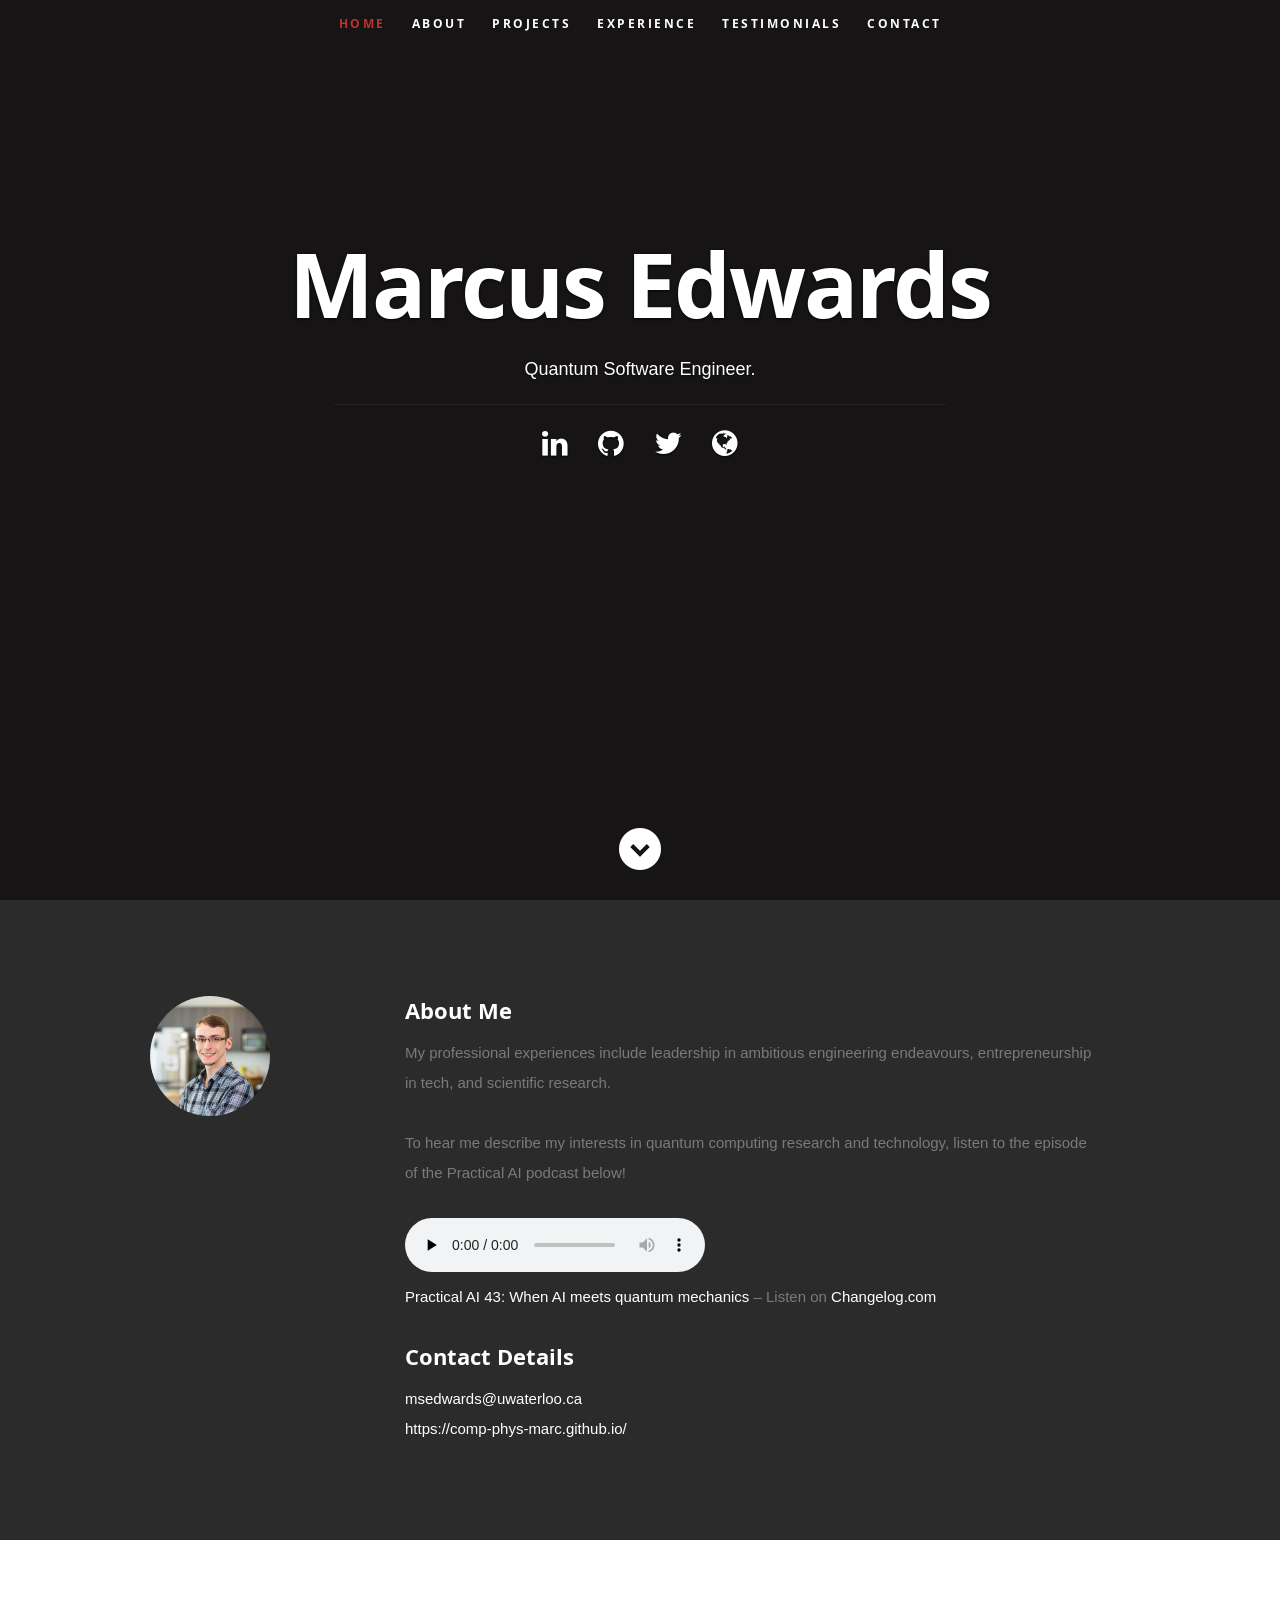
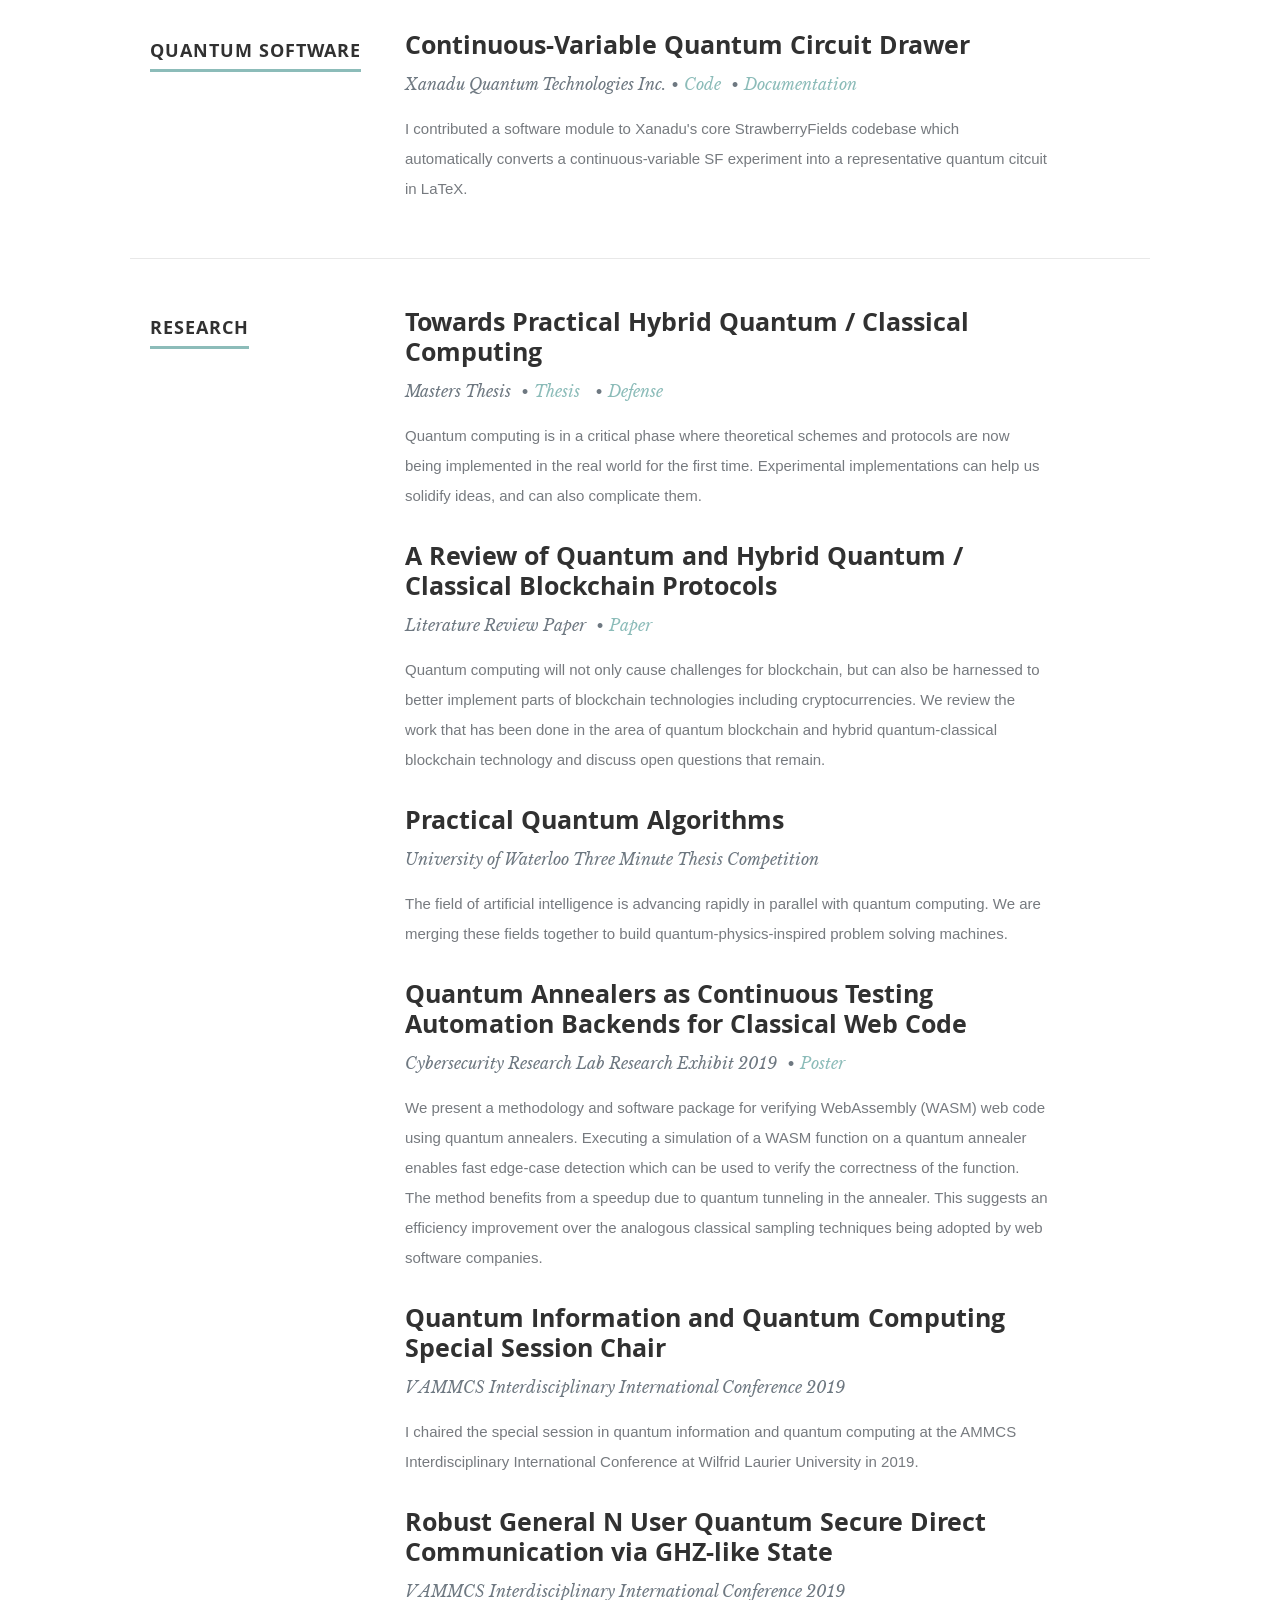
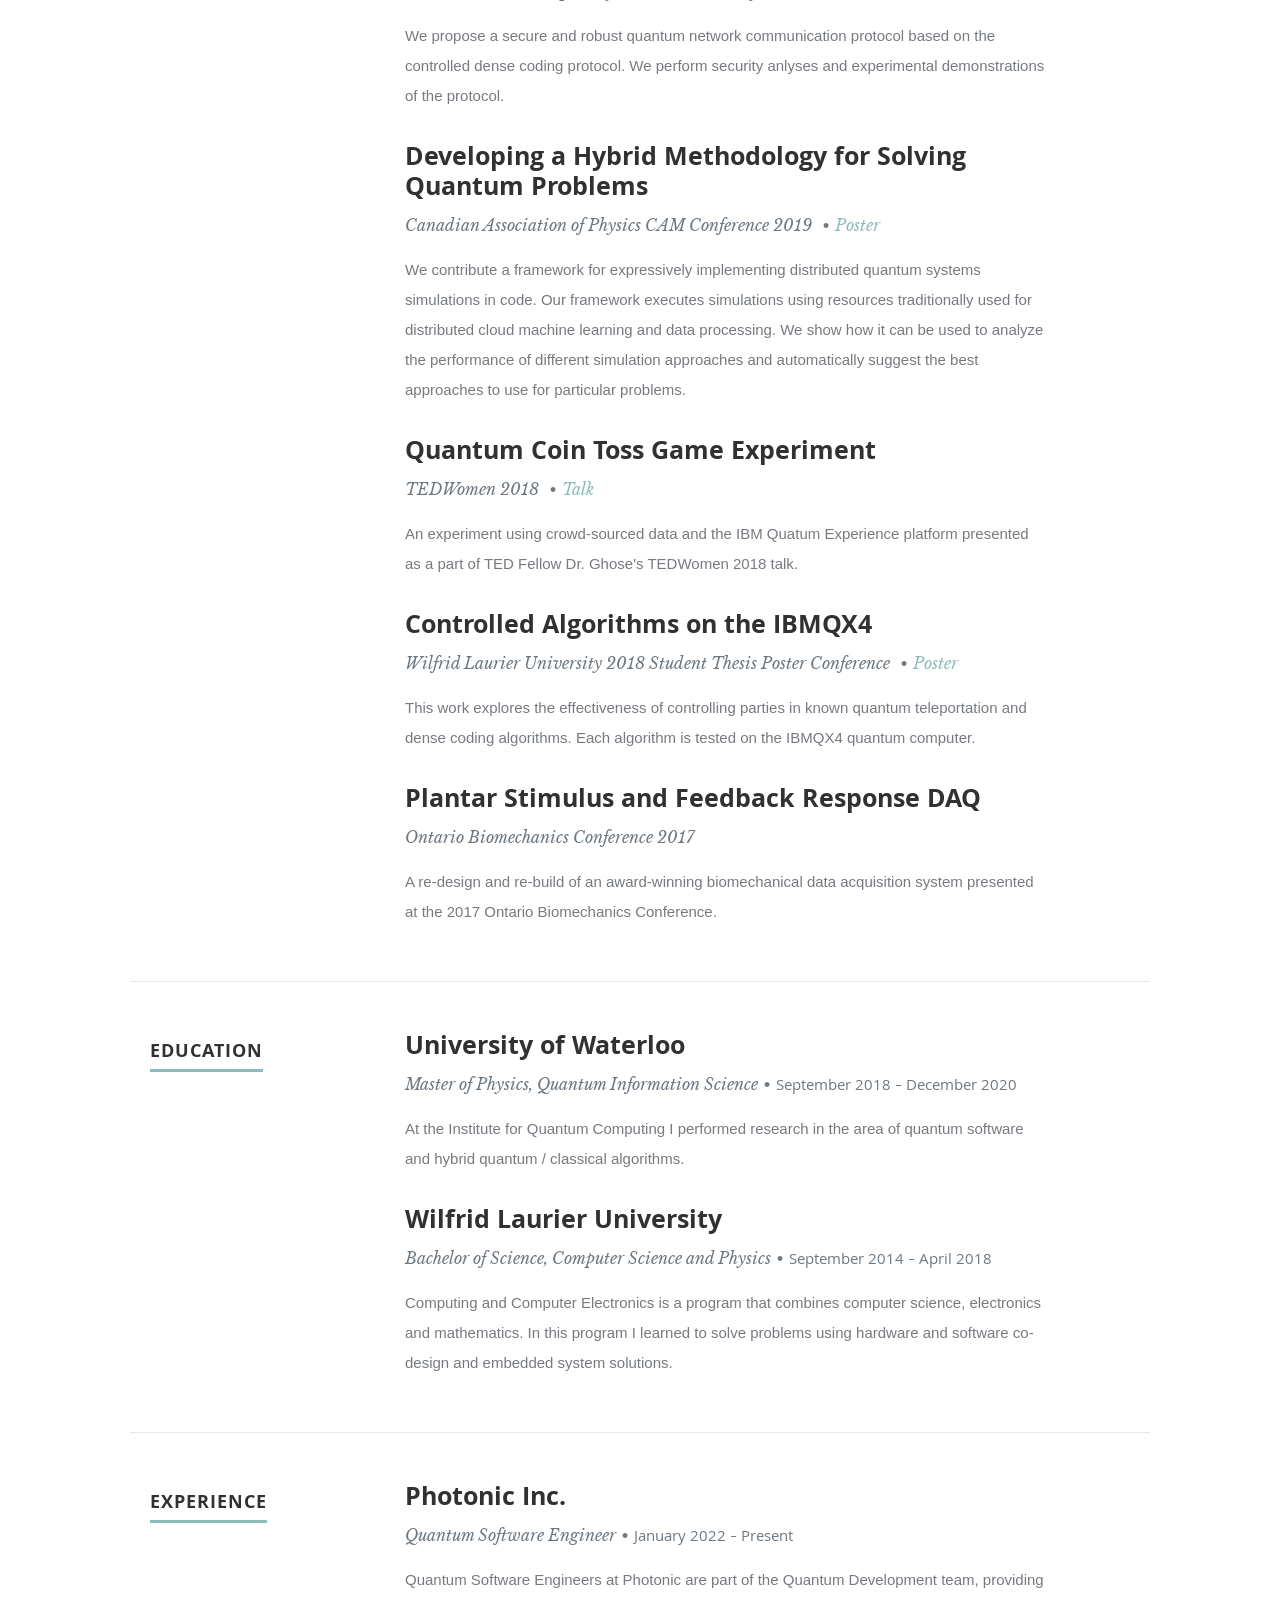
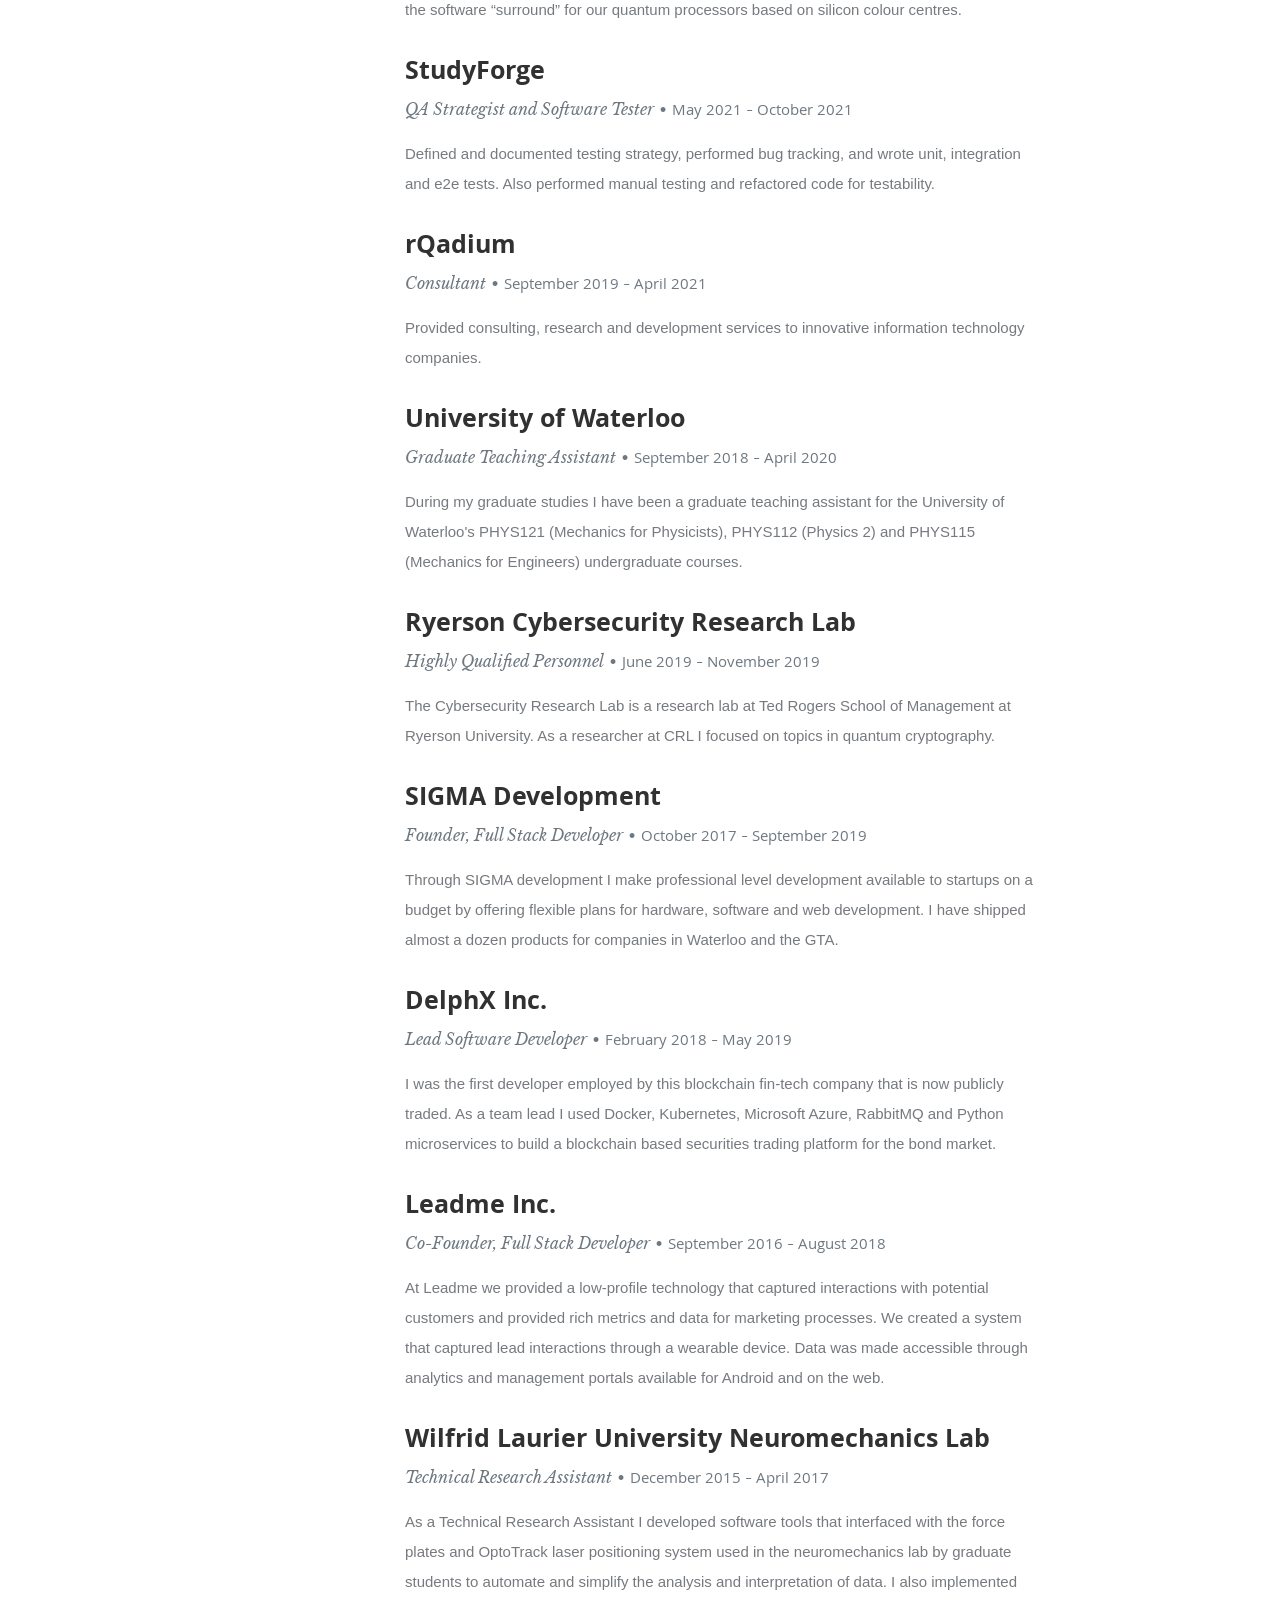
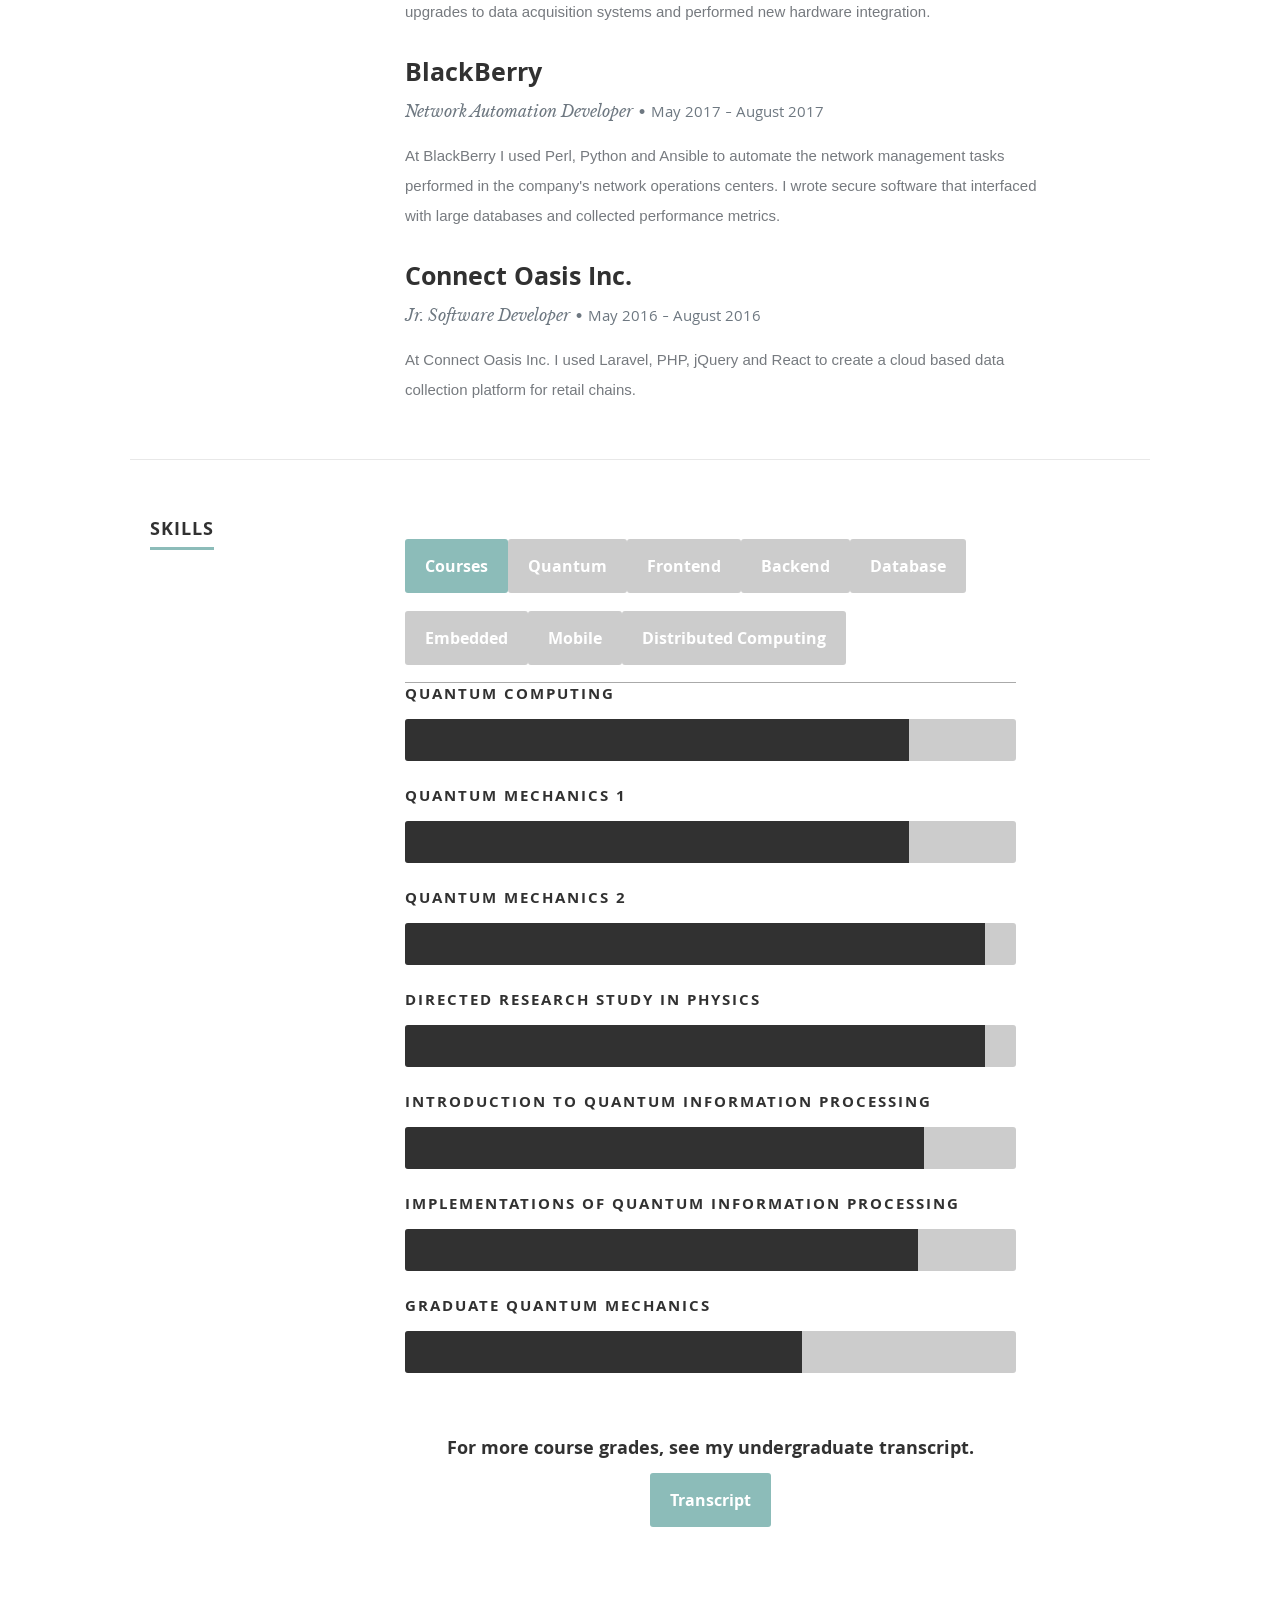
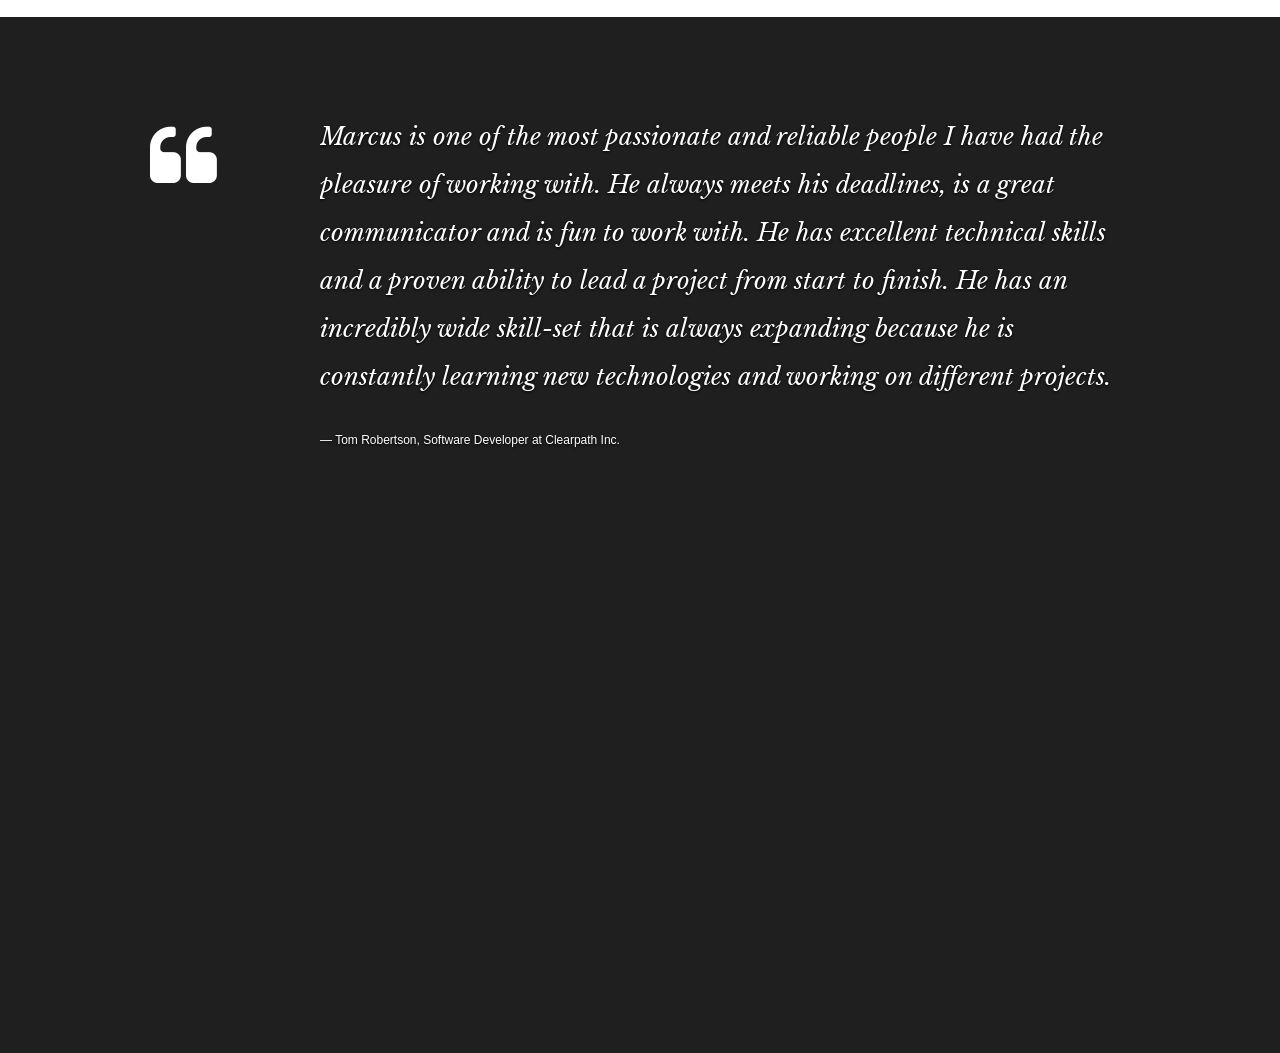
==== index.html @ a7fc504f "Fix descriptions, etc." ====
<!doctype html><html lang="en"><head><meta charset="utf-8"><link rel="shortcut icon" href="/favicon.ico"><meta name="viewport" content="width=device-width,initial-scale=1,shrink-to-fit=no"><meta name="theme-color" content="#000000"><link rel="manifest" href="/manifest.json"><title>Marcus Edwards</title><link rel="stylesheet" href="/css/default.css"><link rel="stylesheet" href="/css/layout.css"><link rel="stylesheet" href="/css/media-queries.css"><link rel="stylesheet" href="/css/magnific-popup.css"><script src="/js/modernizr.js"></script><title>Sample resume</title><link href="/static/css/2.a29bad52.chunk.css" rel="stylesheet"><link href="/static/css/main.bf775af2.chunk.css" rel="stylesheet"></head><body><noscript>You need to enable JavaScript to run this app.</noscript><div id="root"></div><script src="https://ajax.googleapis.com/ajax/libs/jquery/1.10.2/jquery.min.js"></script><script>window.jQuery||document.write('<script src="js/jquery-1.10.2.min.js"><\/script>')</script><script type="text/javascript" src="js/jquery-migrate-1.2.1.min.js"></script><script src="js/jquery.flexslider.js"></script><script src="js/waypoints.js"></script><script src="js/jquery.fittext.js"></script><script src="js/magnific-popup.js"></script><script src="js/init.js"></script><script>!function(l){function e(e){for(var r,t,n=e[0],o=e[1],u=e[2],f=0,i=[];f<n.length;f++)t=n[f],p[t]&&i.push(p[t][0]),p[t]=0;for(r in o)Object.prototype.hasOwnProperty.call(o,r)&&(l[r]=o[r]);for(s&&s(e);i.length;)i.shift()();return c.push.apply(c,u||[]),a()}function a(){for(var e,r=0;r<c.length;r++){for(var t=c[r],n=!0,o=1;o<t.length;o++){var u=t[o];0!==p[u]&&(n=!1)}n&&(c.splice(r--,1),e=f(f.s=t[0]))}return e}var t={},p={1:0},c=[];function f(e){if(t[e])return t[e].exports;var r=t[e]={i:e,l:!1,exports:{}};return l[e].call(r.exports,r,r.exports,f),r.l=!0,r.exports}f.m=l,f.c=t,f.d=function(e,r,t){f.o(e,r)||Object.defineProperty(e,r,{enumerable:!0,get:t})},f.r=function(e){"undefined"!=typeof Symbol&&Symbol.toStringTag&&Object.defineProperty(e,Symbol.toStringTag,{value:"Module"}),Object.defineProperty(e,"__esModule",{value:!0})},f.t=function(r,e){if(1&e&&(r=f(r)),8&e)return r;if(4&e&&"object"==typeof r&&r&&r.__esModule)return r;var t=Object.create(null);if(f.r(t),Object.defineProperty(t,"default",{enumerable:!0,value:r}),2&e&&"string"!=typeof r)for(var n in r)f.d(t,n,function(e){return r[e]}.bind(null,n));return t},f.n=function(e){var r=e&&e.__esModule?function(){return e.default}:function(){return e};return f.d(r,"a",r),r},f.o=function(e,r){return Object.prototype.hasOwnProperty.call(e,r)},f.p="/";var r=window.webpackJsonp=window.webpackJsonp||[],n=r.push.bind(r);r.push=e,r=r.slice();for(var o=0;o<r.length;o++)e(r[o]);var s=n;a()}([])</script><script src="/static/js/2.1a0efdb0.chunk.js"></script><script src="/static/js/main.0f1770f6.chunk.js"></script></body></html>
---- css/default.css ----
/*
=====================================================================
*   Ceevee v1.0 Default Stylesheet
*   url: styleshout.com
*   03-17-2014
=====================================================================

TOC:
a. Webfonts and Icon fonts
b. Reset
c. Default Styles
   1. Basic
   2. Typography
   3. Links
   4. Images
   5. Buttons
   6. Forms
d. Grid
e. Others
   1. Clearing
   2. Misc

=====================================================================  */

/* ------------------------------------------------------------------ */
/* a. Webfonts and Icon fonts
 ------------------------------------------------------------------ */

@import url("fonts.css");
@import url("fontello/css/fontello.css");
@import url("font-awesome/css/font-awesome.min.css");

/* ------------------------------------------------------------------
/* b. Reset
      Adapted from:
      Normalize.css - https://github.com/necolas/normalize.css/
      HTML5 Doctor Reset - html5doctor.com/html-5-reset-stylesheet/
/* ------------------------------------------------------------------ */

html, body, div, span, object, iframe,
h1, h2, h3, h4, h5, h6, p, blockquote, pre,
abbr, address, cite, code,
del, dfn, em, img, ins, kbd, q, samp,
small, strong, sub, sup, var,
b, i,
dl, dt, dd, ol, ul, li,
fieldset, form, label, legend,
table, caption, tbody, tfoot, thead, tr, th, td,
article, aside, canvas, details, figcaption, figure,
footer, header, hgroup, menu, nav, section, summary,
time, mark, audio, video {
   margin: 0;
   padding: 0;
   border: 0;
   outline: 0;
   font-size: 100%;
   vertical-align: baseline;
   background: transparent;
}

article,aside,details,figcaption,figure,
footer,header,hgroup,menu,nav,section {
   display: block;
}

audio,
canvas,
video {
   display: inline-block;
}

audio:not([controls]) {
   display: none;
   height: 0;
}

[hidden] { display: none; }

code, kbd, pre, samp {
   font-family: monospace, serif;
   font-size: 1em;
}

pre {
   white-space: pre;
   white-space: pre-wrap;
   word-wrap: break-word;
}

blockquote, q { quotes: &#8220 &#8220; }

blockquote:before, blockquote:after,
q:before, q:after {
   content: '';
   content: none;
}

ins {
   background-color: #DDA448;
   color: #000;
   text-decoration: none;
}

mark {
   background-color: #8CBCB9;
   color: #555;
}

del { text-decoration: line-through; }

abbr[title], dfn[title] {
   border-bottom: 1px dotted;
   cursor: help;
}

table {
   border-collapse: collapse;
   border-spacing: 0;
}


/* ------------------------------------------------------------------ */
/* c. Default and Basic Styles
      Adapted from:
      Skeleton CSS Framework - http://www.getskeleton.com/
      Typeplate Typographic Starter Kit - http://typeplate.com/
/* ------------------------------------------------------------------ */

/*  1. Basic  ------------------------------------------------------- */

*,
*:before,
*:after {
   -moz-box-sizing: border-box;
   -webkit-box-sizing: border-box;
   box-sizing: border-box;
}

html {
   font-size: 62.5%;
   -webkit-font-smoothing: antialiased;
}

body {
   background: #fff;
   font-family: 'opensans-regular', sans-serif;
   font-weight: normal;
   font-size: 15px;
   line-height: 30px;
	color: #767A7F;

   -webkit-font-smoothing: antialiased; /* Fix for webkit rendering */
	-webkit-text-size-adjust: 100%;
}

/*  2. Typography
       Vertical rhythm with leading derived from 6
--------------------------------------------------------------------- */

h1, h2, h3, h4, h5, h6 {
   color: #313131;
	font-family: 'opensans-bold', sans-serif;
   font-weight: normal;
}
h1 a, h2 a, h3 a, h4 a, h5 a, h6 a { font-weight: inherit; }
h1 { font-size: 38px; line-height: 42px; margin-bottom: 12px; letter-spacing: -1px; }
h2 { font-size: 28px; line-height: 36px; margin-bottom: 6px; }
h3 { font-size: 22px; line-height: 30px; margin-bottom: 12px; }
h4 { font-size: 20px; line-height: 30px; margin-bottom: 6px; }
h5 { font-size: 18px; line-height: 30px; }
h6 { font-size: 14px; line-height: 30px; }
.subheader { }

p { margin: 0 0 30px 0; }
p img { margin: 0; }
p.lead {
   font: 19px/36px 'opensans-light', sans-serif;
   margin-bottom: 18px;
}

/* for 'em' and 'strong' tags, font-size and line-height should be same with
the body tag due to rendering problems in some browsers */
em { font: 15px/30px 'opensans-italic', sans-serif; }
strong, b { font: 15px/30px 'opensans-bold', sans-serif; }
small { font-size: 11px; line-height: inherit; }

/*	Blockquotes */
blockquote {
   margin: 30px 0px;
   padding-left: 40px;
   position: relative;
}
blockquote:before {
   content: "\201C";
   opacity: 0.45;
   font-size: 80px;
   line-height: 0px;
   margin: 0;
   font-family: arial, sans-serif;

   position: absolute;
   top:  30px;
	left: 0;
}
blockquote p {
   font-family: 'librebaskerville-italic', serif;
   padding: 0;
   font-size: 18px;
   line-height: 36px;
}
blockquote cite {
   display: block;
   font-size: 12px;
   font-style: normal;
   line-height: 18px;
}
blockquote cite:before { content: "\2014 \0020"; }
blockquote cite a,
blockquote cite a:visited { color: #8B9798; border: none }

/* ---------------------------------------------------------------------
/*  Pull Quotes Markup
/*
    <aside class="pull-quote">
		<blockquote>
			<p></p>
		</blockquote>
	 </aside>
/*
/* --------------------------------------------------------------------- */
.pull-quote {
   position: relative;
	padding: 18px 30px 18px 0px;
}
.pull-quote:before,
.pull-quote:after {
	height: 1em;
	opacity: 0.45;
	position: absolute;
	font-size: 80px;
   font-family: Arial, Sans-Serif;
}
.pull-quote:before {
	content: "\201C";
	top:  33px;
	left: 0;
}
.pull-quote:after {
	content: '\201D';
	bottom: -33px;
	right: 0;
}
.pull-quote blockquote {
   margin: 0;
}
.pull-quote blockquote:before {
   content: none;
}

/* Abbreviations */
abbr {
   font-family: 'opensans-bold', sans-serif;
	font-variant: small-caps;
	text-transform: lowercase;
   letter-spacing: .5px;
	color: gray;
}
abbr:hover { cursor: help; }

/* drop cap */
.drop-cap:first-letter {
	float: left;
	margin: 0;
	padding: 14px 6px 0 0;
	font-size: 84px;
	font-family: /* Copperplate */ 'opensans-bold', sans-serif;
   line-height: 60px;
	text-indent: 0;
	background: transparent;
	color: inherit;
}

hr { border: solid #E3E3E3; border-width: 1px 0 0; clear: both; margin: 11px 0 30px; height: 0; }


/*  3. Links  ------------------------------------------------------- */

a, a:visited {
   text-decoration: none;
   outline: 0;
   color: #8CBCB9;

   -webkit-transition: color .3s ease-in-out;
   -moz-transition: color .3s ease-in-out;
   -o-transition: color .3s ease-in-out;
   transition: color .3s ease-in-out;
}
a:hover, a:focus { color: #313131; }
p a, p a:visited { line-height: inherit; }


/*  4. List  --------------------------------------------------------- */

ul, ol { margin-bottom: 24px; margin-top: 12px; }
ul { list-style: none outside; }
ol { list-style: decimal; }
ol, ul.square, ul.circle, ul.disc { margin-left: 30px; }
ul.square { list-style: square outside; }
ul.circle { list-style: circle outside; }
ul.disc { list-style: disc outside; }
ul ul, ul ol,
ol ol, ol ul { margin: 6px 0 6px 30px; }
ul ul li, ul ol li,
ol ol li, ol ul li { margin-bottom: 6px; }
li { line-height: 18px; margin-bottom: 12px; }
ul.large li { }
li p { }

/* ---------------------------------------------------------------------
/*  Stats Tab Markup

    <ul class="stats-tabs">
		<li><a href="#">[value]<b>[name]</b></a></li>
	 </ul>

    Extend this object into your markup.
/*
/* --------------------------------------------------------------------- */
.stats-tabs {
   padding: 0;
   margin: 24px 0;
}
.stats-tabs li {
	display: inline-block;
	margin: 0 10px 18px 0;
	padding: 0 10px 0 0;
	border-right: 1px solid #ccc;
}
.stats-tabs li:last-child {
	margin: 0;
	padding: 0;
	border: none;
}
.stats-tabs li a {
	display: inline-block;
	font-size: 22px;
	font-family: 'opensans-bold', sans-serif;
   border: none;
   color: #313131;
}
.stats-tabs li a:hover {
   color:#8CBCB9;
}
.stats-tabs li a b {
	display: block;
	margin: 6px 0 0 0;
	font-size: 13px;
	font-family: 'opensans-regular', sans-serif;
   color: #8B9798;
}

/* definition list */
dl { margin: 12px 0; }
dt { margin: 0; color:#8CBCB9; }
dd { margin: 0 0 0 20px; }

/* Lining Definition Style Markup */
.lining dt,
.lining dd {
	display: inline;
	margin: 0;
}
.lining dt + dt:before,
.lining dd + dt:before {
	content: "\A";
	white-space: pre;
}
.lining dd + dd:before {
	content: ", ";
}
.lining dd:before {
	content: ": ";
	margin-left: -0.2em;
}

/* Dictionary Definition Style Markup */
.dictionary-style dt {
	display: inline;
	counter-reset: definitions;
}
.dictionary-style dt + dt:before {
	content: ", ";
	margin-left: -0.2em;
}
.dictionary-style dd {
	display: block;
	counter-increment: definitions;
}
.dictionary-style dd:before {
	content: counter(definitions, decimal) ". ";
}

/* Pagination */
.pagination {
   margin: 36px auto;
   text-align: center;
}
.pagination ul li {
   display: inline-block;
   margin: 0;
   padding: 0;
}
.pagination .page-numbers {
   font: 15px/18px 'opensans-bold', sans-serif;
   display: inline-block;
   padding: 6px 10px;
   margin-right: 3px;
   margin-bottom: 6px;
	color: #6E757C;
	background-color: #E6E8EB;

	-webkit-transition: all 200ms ease-in-out;
	-moz-transition: all 200ms ease-in-out;
	-o-transition: all 200ms ease-in-out;
	-ms-transition: all 200ms ease-in-out;
	transition: all 200ms ease-in-out;

   -moz-border-radius: 3px;
   -webkit-border-radius: 3px;
   -khtml-border-radius: 3px;
	border-radius: 3px;
}
.pagination .page-numbers:hover {
   background: #838A91;
   color: #fff;
}
.pagination .current,
.pagination .current:hover {
   background-color: #8CBCB9;
   color: #fff;
}
.pagination .inactive,
.pagination .inactive:hover {
   background-color: #E6E8EB;
	color: #A9ADB2;
}
.pagination .prev, .pagination .next {}

/*  5. Images  --------------------------------------------------------- */

img {
   max-width: 100%;
   height: auto;
}
img.pull-right { margin: 12px 0px 0px 18px; }
img.pull-left { margin: 12px 18px 0px 0px; }

/*  6. Buttons  --------------------------------------------------------- */

.button,
.button:visited,
button,
input[type="submit"],
input[type="reset"],
input[type="button"] {
   font: 16px/30px 'opensans-bold', sans-serif;
   background: #8CBCB9;
   display: inline-block;
	text-decoration: none;
   letter-spacing: 0;
   color: #fff;
	padding: 12px 20px;
	margin-bottom: 18px;
   border: none;
   cursor: pointer;
   height: auto;

   -webkit-transition: all .2s ease-in-out;
	-moz-transition: all .2s ease-in-out;
	-o-transition: all .2s ease-in-out;
	-ms-transition: all .2s ease-in-out;
	transition: all .2s ease-in-out;

   -moz-border-radius: 3px;
   -webkit-border-radius: 3px;
   -khtml-border-radius: 3px;
   border-radius: 3px;
}

.button:hover,
button:hover,
input[type="submit"]:hover,
input[type="reset"]:hover,
input[type="button"]:hover {
   background: #3d4145;
   color: #fff;
}

.button:active,
button:active,
input[type="submit"]:active,
input[type="reset"]:active,
input[type="button"]:active {
   background: #3d4145;
   color: #fff;
}

.button.full-width,
button.full-width,
input[type="submit"].full-width,
input[type="reset"].full-width,
input[type="button"].full-width {
	width: 100%;
	padding-left: 0 !important;
	padding-right: 0 !important;
	text-align: center;
}

/* Fix for odd Mozilla border & padding issues */
button::-moz-focus-inner,
input::-moz-focus-inner {
    border: 0;
    padding: 0;
}


/*  7. Forms  --------------------------------------------------------- */

form { margin-bottom: 24px; }
fieldset { margin-bottom: 24px; }

input[type="text"],
input[type="password"],
input[type="email"],
textarea,
select {
   display: block;
   padding: 18px 15px;
   margin: 0 0 24px 0;
   border: 0;
   outline: none;
   vertical-align: middle;
   min-width: 225px;
	max-width: 100%;
   font-size: 15px;
   line-height: 24px;
	color: #647373;
	background: #D3D9D9;

}

/* select { padding: 0;
   width: 220px;
   } */

input[type="text"]:focus,
input[type="password"]:focus,
input[type="email"]:focus,
textarea:focus {
   color: #B3B7BC;
	background-color: #3d4145;
}

textarea { min-height: 220px; }

label,
legend {
   font: 16px/24px 'opensans-bold', sans-serif;
	margin: 12px 0;
   color: #3d4145;
   display: block;
}
label span,
legend span {
	color: #8B9798;
   font: 14px/24px 'opensans-regular', sans-serif;
}

input[type="checkbox"],
input[type="radio"] {
    font-size: 15px;
    color: #737373;
}

input[type="checkbox"] { display: inline; }

/* ------------------------------------------------------------------ */
/* d. Grid
---------------------------------------------------------------------
   gutter = 40px.
/* ------------------------------------------------------------------ */

/* default
--------------------------------------------------------------- */
.row {
   width: 96%;
   max-width: 1020px;
   margin: 0 auto;
}
/* fixed width for IE8 */
.ie .row { width: 1000px ; }

.narrow .row { max-width: 980px; }

.row .row { width: auto; max-width: none; margin: 0 -20px; }

/* row clearing */
.row:before,
.row:after {
    content: " ";
    display: table;
}
.row:after {
    clear: both;
}

.column, .columns {
   position: relative;
   padding: 0 20px;
   min-height: 1px;
   float: left;
}
.column.centered, .columns.centered  {
    float: none;
    margin: 0 auto;
}

/* removed gutters */
.row.collapsed > .column,
.row.collapsed > .columns,
.column.collapsed, .columns.collapsed  { padding: 0; }

[class*="column"] + [class*="column"]:last-child { float: right; }
[class*="column"] + [class*="column"].end { float: right; }

/* column widths */
.row .one         { width: 8.33333%; }
.row .two         { width: 16.66667%; }
.row .three       { width: 25%; }
.row .four        { width: 33.33333%; }
.row .five        { width: 41.66667%; }
.row .six         { width: 50%; }
.row .seven       { width: 58.33333%; }
.row .eight       { width: 66.66667%; }
.row .nine        { width: 75%; }
.row .ten         { width: 83.33333%; }
.row .eleven      { width: 91.66667%; }
.row .twelve      { width: 100%; }

/* Offsets */
.row .offset-1    { margin-left: 8.33333%; }
.row .offset-2    { margin-left: 16.66667%; }
.row .offset-3    { margin-left: 25%; }
.row .offset-4    { margin-left: 33.33333%; }
.row .offset-5    { margin-left: 41.66667%; }
.row .offset-6    { margin-left: 50%; }
.row .offset-7    { margin-left: 58.33333%; }
.row .offset-8    { margin-left: 66.66667%; }
.row .offset-9    { margin-left: 75%; }
.row .offset-10   { margin-left: 83.33333%; }
.row .offset-11   { margin-left: 91.66667%; }

/* Push/Pull */
.row .push-1      { left: 8.33333%; }
.row .pull-1      { right: 8.33333%; }
.row .push-2      { left: 16.66667%; 	}
.row .pull-2      { right: 16.66667%; }
.row .push-3      { left: 25%; }
.row .pull-3      { right: 25%;	}
.row .push-4      { left: 33.33333%; }
.row .pull-4      { right: 33.33333%; }
.row .push-5      { left: 41.66667%; }
.row .pull-5      { right: 41.66667%; }
.row .push-6      { left: 50%; }
.row .pull-6      { right: 50%; }
.row .push-7      { left: 58.33333%; }
.row .pull-7      { right: 58.33333%; }
.row .push-8      { left: 66.66667%; 	}
.row .pull-8      { right: 66.66667%; }
.row .push-9      { left: 75%; }
.row .pull-9      { right: 75%; }
.row .push-10     { left: 83.33333%; }
.row .pull-10     { right: 83.33333%; }
.row .push-11     { left: 91.66667%; }
.row .pull-11     { right: 91.66667%; }

/* block grids
--------------------------------------------------------------------- */
.bgrid-sixths [class*="column"]   { width: 16.66667%; }
.bgrid-quarters [class*="column"] { width: 25%; }
.bgrid-thirds [class*="column"]   { width: 33.33333%; }
.bgrid-halves [class*="column"]   { width: 50%; }

[class*="bgrid"] [class*="column"] + [class*="column"]:last-child { float: left; }

/* Left clearing for block grid columns - columns that changes width in
different screen sizes. Allows columns with different heights to align
properly.
--------------------------------------------------------------------- */
.first { clear: left; }   /* first column in default screen */
.s-first { clear: none; } /* first column in smaller screens */

/* smaller screens
--------------------------------------------------------------- */
@media only screen and (max-width: 900px) {

   /* block grids on small screens */
   .s-bgrid-sixths [class*="column"]   { width: 16.66667%; }
   .s-bgrid-quarters [class*="column"] { width: 25%; }
   .s-bgrid-thirds [class*="column"]   { width: 33.33333%; }
   .s-bgrid-halves [class*="column"]   { width: 50%; }

   /* block grids left clearing */
   .first { clear: none; }
   .s-first { clear: left; }

}

/* mobile wide/smaller tablets
--------------------------------------------------------------- */
@media only screen and (max-width: 767px) {

   .row {
	   width: 460px;
	   margin: 0 auto;
      padding: 0;
	}
   .column, .columns {
	   width: auto !important;
	   float: none;
	   margin-left: 0;
	   margin-right: 0;
      padding: 0 30px;
   }
   .row .row { width: auto; max-width: none; margin: 0 -30px; }

   [class*="column"] + [class*="column"]:last-child { float: none; }
   [class*="bgrid"] [class*="column"] + [class*="column"]:last-child { float: none; }

   /* Offsets */
   .row .offset-1    { margin-left: 0%; }
   .row .offset-2    { margin-left: 0%; }
   .row .offset-3    { margin-left: 0%; }
   .row .offset-4    { margin-left: 0%; }
   .row .offset-5    { margin-left: 0%; }
   .row .offset-6    { margin-left: 0%; }
   .row .offset-7    { margin-left: 0%; }
   .row .offset-8    { margin-left: 0%; }
   .row .offset-9    { margin-left: 0%; }
   .row .offset-10   { margin-left: 0%; }
   .row .offset-11   { margin-left: 0%; }
}

/* mobile narrow
--------------------------------------------------------------- */
@media only screen and (max-width: 460px) {

   .row { width: auto; }

}

/* larger screens
--------------------------------------------------------------- */
@media screen and (min-width: 1200px) {

   .wide .row { max-width: 1180px; }

}

/* ------------------------------------------------------------------ */
/* e. Others
/* ------------------------------------------------------------------ */

/*  1. Clearing
    (http://nicolasgallagher.com/micro-clearfix-hack/
--------------------------------------------------------------------- */

.cf:before,
.cf:after {
    content: " ";
    display: table;
}
.cf:after {
    clear: both;
}

/*  2. Misc -------------------------------------------------------- */

.remove-bottom { margin-bottom: 0 !important; }
.half-bottom { margin-bottom: 12px !important; }
.add-bottom { margin-bottom: 24px !important; }
.no-border { border: none; }

.text-center  { text-align: center !important; }
.text-left    { text-align: left !important; }
.text-right   { text-align: right !important; }
.pull-left    { float: left !important; }
.pull-right   { float: right !important; }
.align-center {
	margin-left: auto !important;
	margin-right: auto !important;
	text-align: center !important;
}
---- css/layout.css ----
/*
=====================================================================
*   Ceevee v1.0 Layout Stylesheet
*   url: styleshout.com
*   03-18-2014
=====================================================================

   TOC:
   a. General Styles
   b. Header Styles
   c. About Section
   d. Resume Section
   e. Portfolio Section
   f. Call To Action Section
   g. Testimonials Section
   h. Contact Section
   i. Footer

===================================================================== */

/* ------------------------------------------------------------------ */
/* a. General Styles
/* ------------------------------------------------------------------ */

body { background: #0f0f0f; }

/* ------------------------------------------------------------------ */
/* b. Header Styles
/* ------------------------------------------------------------------ */

header {
   position: relative;
   height: 800px;
   min-height: 500px;
   width: 100%;
   background: #161415 url(../images/science-background.png) no-repeat top center;
   background-size: cover !important;
	-webkit-background-size: cover !important;
   text-align: center;
   overflow: hidden;
}

/* vertically center banner section */
header:before {
   content: '';
   display: inline-block;
   vertical-align: middle;
   height: 100%;
}
header .banner {
   display: inline-block;
   margin: 0 auto;
   width: 85%;
   padding-bottom: 30px;s
   text-align: center;
}

header .banner-text { width: 100%; }
header .banner-text h1 {
   font: 90px/1.1em 'opensans-bold', sans-serif;
   color: #fff;
   letter-spacing: -2px;
   margin: 0 auto 18px auto;
   text-shadow: 0px 1px 3px rgba(0, 0, 0, .8);
}
header .banner-text h3 {
   font: 18px/1.9em 'librebaskerville-regular', serif;
   color: #A8A8A8;
   margin: 0 auto;
   width: 70%;
   text-shadow: 0px 1px 2px rgba(0, 0, 0, .5);
}
header .banner-text h3 span,
header .banner-text h3 a {
   color: #fff;
}
header .banner-text hr {
   width: 60%;
   margin: 18px auto 24px auto;
   border-color: #2F2D2E;
   border-color: rgba(150, 150, 150, .1);
}

/* header social links */
header .social {
   margin: 24px 0;
   padding: 0;
   font-size: 30px;
   text-shadow: 0px 1px 2px rgba(0, 0, 0, .8);
}
header .social li {
   display: inline-block;
   margin: 0 15px;
   padding: 0;
}
header .social li a { color: #fff; }
header .social li a:hover { color: #8CBCB9; }

/* scrolldown link */
header .scrolldown a {
   position: absolute;
   bottom: 30px;
   left: 50%;
   margin-left: -29px;
   color: #fff;
   display: block;
   height: 42px;
   width: 42px;
   font-size: 42px;
   line-height: 42px;
   color: #fff;
   border-radius: 100%;

   -webkit-transition: all .3s ease-in-out;
   -moz-transition: all .3s ease-in-out;
   -o-transition: all .3s ease-in-out;
   transition: all .3s ease-in-out;
}
header .scrolldown a:hover { color: #8CBCB9; }

/* primary navigation
--------------------------------------------------------------------- */
#nav-wrap ul, #nav-wrap li, #nav-wrap a {
	 margin: 0;
	 padding: 0;
	 border: none;
	 outline: none;
}

/* nav-wrap */
#nav-wrap {
   font: 12px 'opensans-bold', sans-serif;
   width: 100%;
   text-transform: uppercase;
   letter-spacing: 2.5px;
   margin: 0 auto;
   z-index: 100;
   position: fixed;
   left: 0;
   top: 0;
}
.opaque { background-color: #333; }

/* hide toggle button */
#nav-wrap > a.mobile-btn { display: none; }

ul#nav {
   min-height: 48px;
   width: auto;

   /* center align the menu */
   text-align: center;
}
ul#nav li {
   position: relative;
   list-style: none;
   height: 48px;
   display: inline-block;
}

/* Links */
ul#nav li a {

/* 8px padding top + 8px padding bottom + 32px line-height = 48px */

   display: inline-block;
   padding: 8px 13px;
   line-height: 32px;
	text-decoration: none;
   text-align: left;
   color: #fff;

	-webkit-transition: color .2s ease-in-out;
	-moz-transition: color .2s ease-in-out;
	-o-transition: color .2s ease-in-out;
	-ms-transition: color .2s ease-in-out;
	transition: color .2s ease-in-out;
}

ul#nav li a:active { background-color: transparent !important; }
ul#nav li.current a { color: #BB342F; }


/* ------------------------------------------------------------------ */
/* c. About Section
/* ------------------------------------------------------------------ */

#about {
   background: #2B2B2B;
   padding-top: 96px;
   padding-bottom: 66px;
   overflow: hidden;
}

#about a, #about a:visited  { color: #fff; }
#about a:hover, #about a:focus { color: #8CBCB9; }

#about h2 {
   font: 22px/30px 'opensans-bold', sans-serif;
   color: #fff;
   margin-bottom: 12px;
}
#about p {
   line-height: 30px;
   color: #7A7A7A;
}
#about .profile-pic {
   position: relative;
   width: 120px;
   height: 120px;
   border-radius: 100%;
}
#about .contact-details { width: 41.66667%; }
#about .download {
   width: 58.33333%;
   padding-top: 6px;
}
#about .main-col { padding-right: 5%; }
#about .download .button {
   margin-top: 6px;
   background: #444;
}
#about .download .button:hover {
   background: #fff;
   color: #2B2B2B;
}
#about .download .button i {
   margin-right: 15px;
   font-size: 20px;
}


/* ------------------------------------------------------------------ */
/* d. Resume Section
/* ------------------------------------------------------------------ */

#resume {
   background: #fff;
   padding-top: 90px;
   padding-bottom: 72px;
   overflow: hidden;
}

#resume a, #resume a:visited  { color: #8CBCB9; }
#resume a:hover, #resume a:focus { color: #313131; }

#resume h1 {
   font: 18px/24px 'opensans-bold', sans-serif;
   text-transform: uppercase;
   letter-spacing: 1px;
}
#resume h1 span {
   border-bottom: 3px solid #8CBCB9;
   padding-bottom: 6px;
}
#resume h3 {
   font: 25px/30px 'opensans-bold', sans-serif;
}

#resume .header-col { padding-top: 9px; }
#resume .main-col { padding-right: 10%; }

.education, .work, .research, .software {
   margin-bottom: 48px;
   padding-bottom: 24px;
   border-bottom: 1px solid #E8E8E8;
}
#resume .info {
   font: 16px/24px 'librebaskerville-italic', serif;
   color: #6E7881;
   margin-bottom: 18px;
   margin-top: 9px;
}
#resume .info span {
   margin-right: 5px;
   margin-left: 5px;
}
#resume .date {
   font: 15px/24px 'opensans-regular', sans-serif;
   margin-top: 6px;
}

/*----------------------------------------------*/
/*	Skill Bars
/*----------------------------------------------*/

.bars {
	width: 95%;
	float: left;
	padding: 0;
	text-align: left;
}
.bars .skills {
  	margin-top: 36px;
   list-style: none;
}
.bars li {
   position: relative;
  	margin-bottom: 60px;
  	background: #ccc;
  	height: 42px;
  	border-radius: 3px;
}
.bars li em {
	font: 15px 'opensans-bold', sans-serif;
   color: #313131;
	text-transform: uppercase;
   letter-spacing: 2px;
	font-weight: normal;
   position: relative;
	top: -36px;
}
.bar-expand {
   position: absolute;
   left: 0;
   top: 0;

   margin: 0;
   padding-right: 24px;
  	background: #313131;
   display: inline-block;
  	height: 42px;
   line-height: 42px;
   border-radius: 3px 0 0 3px;
}

.qasm {
  	width: 100%;
  	-moz-animation: qasm 2s ease;
  	-webkit-animation: qasm 2s ease;
}
.qiskit {
   width: 100%;
   -moz-animation: qiskit 2s ease;
   -webkit-animation: qiskit 2s ease;
}
.blackbird {
  	width: 100%;
}
.ibmqx {
   width: 100%;
}
.strawberryfields {
   width: 100%;
}
.pennylane {
   width: 75%;
}
.dwave {
   width: 75%;
}
.typescript {
   width: 75%;
}
.javascript {
   width: 100%;
}
.react-native {
   width: 100%;
}
.cordova {
   width: 100%;
}
.ionic {
   width: 75%;
}
.python {
   width: 100%;
}
.tensorflow {
   width: 75%;
}
.java {
   width: 50%;
}
.mssql {
   width: 100%;
}
.nosql {
   width: 100%;
}
.psql {
   width: 100%;
}
.mysql {
   width: 75%;
}
.php {
   width: 100%;
}
.c {
   width: 75%;
}
.processing {
   width: 75%;
}
.perl {
   width: 25%;
}
.css {
   width: 100%;
}
.sass {
   width: 75%;
}
.kubernetes {
   width: 75%;
}
.docker {
   width: 100%;
}
.rust {
   width: 75%;
}
.redis {
   width: 75%;
}
.rabbitmq {
   width: 100%;
}
.kafka {
   width: 100%;
}
.electron {
   width: 50%;
}
.laravel {
   width: 100%;
}
.react {
   width: 100%;
}
.angular {
   width: 75%;
}
.assembly {
   width: 75%;
}
.git {
   width: 100%;
}
.vhdl {
   width: 75%;
}
.mplab-x {
   width: 50%;
}
.pic {
   width: 75%;
}
.m68k {
   width: 75%;
}
.mips {
   width: 100%;
}
.verilog {
   width: 50%;
}
.arduino {
   width: 100%;
}
.spice {
   width: 100%;
}
.android {
   width: 75%;
}
.xcode {
   width: 50%;
}
.mathematica {
   width: 25%;
}
.ux {
   width: 100%;
}
.adobe-xd {
   width: 75%;
}
.html5 {
   width: 100%;
}
.nginx {
   width: 50%;
}
.linux {
   width: 75%;
}
.control-systems {
   width: 75%;
}
.pcb-design {
   width: 75%;
}
.quantum-computing {
   width: 82.5%;
}
.quantum-mechanics-1 {
   width: 82.5%;
}
.quantum-mechanics-2 {
   width: 95%;
}
.directed-research-study-in-physics {
   width: 95%;
}
.introduction-to-quantum-information-processing {
   width: 85%;
}
.implementations-of-quantum-information-processing {
   width: 84%;
}
.graduate-quantum-mechanics {
   width: 65%;
}

/* ------------------------------------------------------------------ */
/* e. Portfolio Section
/* ------------------------------------------------------------------ */

#portfolio {
   background: #ebeeee;
   padding-top: 90px;
   padding-bottom: 60px;
}
#portfolio h1 {
   font: 15px/24px 'opensans-semibold', sans-serif;
   text-transform: uppercase;
   letter-spacing: 1px;
   text-align: center;
   margin-bottom: 48px;
   color: #95A3A3;
}

/* Portfolio Content */
#portfolio-wrapper .columns { margin-bottom: 36px; }
.portfolio-item .item-wrap {
   background: #fff;
   overflow: hidden;
   position: relative;

   -webkit-transition: all 0.3s ease-in-out;
	-moz-transition: all 0.3s ease-in-out;
	-o-transition: all 0.3s ease-in-out;
	-ms-transition: all 0.3s ease-in-out;
	transition: all 0.3s ease-in-out;
}
.portfolio-item .item-wrap a {
   display: block;
   cursor: pointer;
}

/* overlay */
.portfolio-item .item-wrap .overlay {
   position: absolute;
   left: 0;
   top: 0;
   width: 100%;
   height: 100%;

	opacity: 0;
	-moz-opacity: 0;
	filter:alpha(opacity=0);

   -webkit-transition: opacity 0.3s ease-in-out;
	-moz-transition: opacity 0.3s ease-in-out;
	-o-transition: opacity 0.3s ease-in-out;
	transition: opacity 0.3s ease-in-out;

   background: url(../images/overlay-bg.png) repeat;
}
.portfolio-item .item-wrap .link-icon {
   display: block;
   color: #fff;
   height: 30px;
   width: 30px;
   font-size: 18px;
   line-height: 30px;
   text-align: center;

   opacity: 0;
	-moz-opacity: 0;
	filter:alpha(opacity=0);

   -webkit-transition: opacity 0.3s ease-in-out;
	-moz-transition: opacity 0.3s ease-in-out;
	-o-transition: opacity 0.3s ease-in-out;
	transition: opacity 0.3s ease-in-out;

   position: absolute;
   top: 50%;
   left: 50%;
   margin-left: -15px;
   margin-top: -15px;
}
.portfolio-item .item-wrap img {
   vertical-align: bottom;
   width: 220px;
   height: 220px;
}
.portfolio-item .portfolio-item-meta { padding: 18px }
.portfolio-item .portfolio-item-meta h5 {
   font: 14px/21px 'opensans-bold', sans-serif;
   color: #fff;
}
.portfolio-item .portfolio-item-meta p {
   font: 12px/18px 'opensans-light', sans-serif;
   color: #c6c7c7;
   margin-bottom: 0;
}

/* on hover */
.portfolio-item:hover .overlay {
	opacity: 1;
	-moz-opacity: 1;
	filter:alpha(opacity=100);
}
.portfolio-item:hover .link-icon {
   opacity: 1;
	-moz-opacity: 1;
	filter:alpha(opacity=100);
}

/* popup modal */
.popup-modal {
	max-width: 550px;
	background: #fff;
	position: relative;
	margin: 0 auto;
}
.popup-modal .description-box { padding: 12px 36px 18px 36px; }
.popup-modal .description-box h4 {
   font: 15px/24px 'opensans-bold', sans-serif;
	margin-bottom: 12px;
   color: #111;
}
.popup-modal .description-box p {
	font: 14px/24px 'opensans-regular', sans-serif;
   color: #A1A1A1;
   margin-bottom: 12px;
}
.popup-modal .description-box .categories {
   font: 11px/21px 'opensans-light', sans-serif;
   color: #A1A1A1;
   text-transform: uppercase;
   letter-spacing: 2px;
   display: block;
   text-align: left;
}
.popup-modal .description-box .categories i {
   margin-right: 8px;
}
.popup-modal .link-box {
   padding: 18px 36px;
   background: #111;
   text-align: left;
}
.popup-modal .link-box a {
   color: #fff;
	font: 11px/21px 'opensans-bold', sans-serif;
	text-transform: uppercase;
   letter-spacing: 3px;
   cursor: pointer;
}
.popup-modal a:hover {	color: #00CCCC; }
.popup-modal a.popup-modal-dismiss { margin-left: 24px; }


/* fadein/fadeout effect for modal popup
/* ------------------------------------------------------------------ */

/* content at start */
.mfp-fade.mfp-wrap .mfp-content .popup-modal {
   opacity: 0;
   -webkit-transition: all 200ms ease-in-out;
	-moz-transition: all 200ms ease-in-out;
	-o-transition: all 200ms ease-in-out;
	-ms-transition: all 200ms ease-in-out;
   transition: all 200ms ease-in-out;
}
/* content fadein */
.mfp-fade.mfp-wrap.mfp-ready .mfp-content .popup-modal {
   opacity: 1;
}
/* content fadeout */
.mfp-fade.mfp-wrap.mfp-removing .mfp-content .popup-modal {
   opacity: 0;
}

/* ------------------------------------------------------------------ */
/* f. Call To Action Section
/* ------------------------------------------------------------------ */

#call-to-action {
   background: #212121;
   padding-top: 66px;
   padding-bottom: 48px;
}
#call-to-action h1 {
   font: 18px/24px 'opensans-bold', sans-serif;
   text-transform: uppercase;
   letter-spacing: 3px;
   color: #fff;
}
#call-to-action h1 span { display: none; }
#call-to-action .header-col h1:before {
   font-family: 'FontAwesome';
   content: "\f0ac";
	padding-right: 10px;
	font-size: 72px;
   line-height: 72px;
   text-align: left;
   float: left;
   color: #fff;
}
#call-to-action .action {
   margin-top: 12px;
}
#call-to-action h2 {
   font: 28px/36px 'opensans-bold', sans-serif;
   color: #EBEEEE;
   margin-bottom: 6px;
}
#call-to-action h2 a {
   color: inherit;
}
#call-to-action p {
   color: #636363;
   font-size: 17px;
}
/*#
call-to-action .button {
	color:#fff;
   background: #0D0D0D;
}
*/
#call-to-action .button:hover,
#call-to-action .button:active {
   background: #FFFFFF;
   color: #0D0D0D;
}
#call-to-action p span {
	font-family: 'opensans-semibold', sans-serif;
	color: #D8D8D8;
}

.centered {
   margin-left: auto;
   margin-right: auto;
   display: block;
   text-align: center;
   margin-top: 10px;
}

.react-tabs__tab--selected {
   background: #8CBCB9 !important;
}

.react-tabs__tab-list li {
    font: 16px/30px 'opensans-bold', sans-serif;
    display: inline-block;
    text-decoration: none;
    letter-spacing: 0;
    color: #fff;
    padding: 12px 20px;
    margin-bottom: 18px;
    border: none;
    cursor: pointer;
    height: auto;
    transition: all .2s ease-in-out;
    border-radius: 3px;
}

/* ------------------------------------------------------------------
/* g. Testimonials
/* ------------------------------------------------------------------ */

#testimonials {
   background: #1F1F1F url(../images/testimonial-background.jpg) no-repeat center center;
   background-size: cover !important;
	-webkit-background-size: cover !important;
   background-attachment: fixed;

   position: relative;
   min-height: 200px;
   width: 100%;
   overflow: hidden;
}
#testimonials .text-container {
   padding-top: 96px;
   padding-bottom: 66px;
}
#testimonials h1 {
   font: 18px/24px 'opensans-bold', sans-serif;   
   text-transform: uppercase;
   letter-spacing: 3px;
   color: #fff;
}
#testimonials h1 span { display: none; }
#testimonials .header-col { padding-top: 9px; }
#testimonials .header-col h1:before {
   font-family: 'FontAwesome';
   content: "\f10d";
	padding-right: 10px;
	font-size: 72px;
   line-height: 72px;
   text-align: left;
   float: left;
   color: #fff;
}

/*	Blockquotes */
#testimonials blockquote {
   margin: 0 0px 30px 0px;
   padding-left: 0;
   position: relative;
   text-shadow: 0px 1px 3px rgba(0, 0, 0, 1);
}
#testimonials blockquote:before { content: none; }
#testimonials blockquote p {
   font-family: 'librebaskerville-italic', serif;
   padding: 0;
   font-size: 24px;
   line-height: 48px;
   color: #fff
}
#testimonials blockquote cite {
   display: block;
   font-size: 12px;
   font-style: normal;
   line-height: 18px;
   color: #fff;
}
#testimonials blockquote cite:before { content: "\2014 \0020"; }
#testimonials blockquote cite a,
#testimonials blockquote cite a:visited { color: #8B9798; border: none }

/* Flex Slider
/* ------------------------------------------------------------------ */

/* Reset */
.flexslider a:active,
.flexslider a:focus  { outline: none; }
.slides,
.flex-control-nav,
.flex-direction-nav { margin: 0; padding: 0; list-style: none; }
.slides li { margin: 0; padding: 0;}

/* Necessary Styles */
.flexslider {
   position: relative;
   zoom: 1;
   margin: 0;
   padding: 0;
}
.flexslider .slides { zoom: 1; }
.flexslider .slides > li { position: relative; }

/* Hide the slides before the JS is loaded. Avoids image jumping */
.flexslider .slides > li { display: none; -webkit-backface-visibility: hidden; }
/* Suggested container for slide animation setups. Can replace this with your own */
.flex-container { zoom: 1; position: relative; }

/* Clearfix for .slides */
.slides:before,
.slides:after {
   content: " ";
   display: table;
}
.slides:after {
   clear: both;
}

/* No JavaScript Fallback */
/* If you are not using another script, such as Modernizr, make sure you
 * include js that eliminates this class on page load */
.no-js .slides > li:first-child { display: block; }

/* Slider Styles */
.slides { zoom: 1; }
.slides > li {
   /*margin-right: 5px; */
   overflow: hidden;
}

/* Control Nav */
.flex-control-nav {
    width: 100%;
    position: absolute;
    bottom: -20px;
    text-align: left;
}
.flex-control-nav li {
    margin: 0 6px;
    display: inline-block;
    zoom: 1;
    *display: inline;
}
.flex-control-paging li a {
    width: 12px;
    height: 12px;
    display: block;
    background: #ddd;
    background: rgba(255, 255, 255, .3);
    cursor: pointer;
    text-indent: -9999px;
    -webkit-border-radius: 20px;
    -moz-border-radius: 20px;
    -o-border-radius: 20px;
    border-radius: 20px;
    box-shadow: inset 0 0 3px rgba(255, 255, 255, .3);
}
.flex-control-paging li a:hover {
    background: #CCC;
    background: rgba(255, 255, 255, .7);
}
.flex-control-paging li a.flex-active {
    background: #fff;
    background: rgba(255, 255, 255, .9);
    cursor: default;
}

/* ------------------------------------------------------------------ */
/* h. Contact Section
/* ------------------------------------------------------------------ */

#contact {
   background: #191919;
   padding-top: 96px;
   padding-bottom: 102px;
   color: #636363;
}
#contact .section-head { margin-bottom: 42px; }

#contact a, #contact a:visited  { color: #8CBCB9; }
#contact a:hover, #contact a:focus { color: #fff; }

#contact h1 {
   font: 18px/24px 'opensans-bold', sans-serif;
   text-transform: uppercase;
   letter-spacing: 3px;
   color: #EBEEEE;
   margin-bottom: 6px;
}
#contact h1 span { display: none; }
#contact h1:before {
   font-family: 'FontAwesome';
   content: "\f0e0";
	padding-right: 10px;
	font-size: 72px;
   line-height: 72px;
   text-align: left;
   float: left;
   color: #ebeeee;
}

#contact h4 {
   font: 16px/24px 'opensans-bold', sans-serif;
   color: #EBEEEE;
   margin-bottom: 6px;
}
#contact p.lead {
   font: 18px/36px 'opensans-light', sans-serif;
   padding-right: 3%;
}
#contact .header-col { padding-top: 6px; }


/* contact form */
#contact form { margin-bottom: 30px; }
#contact label {
   font: 15px/24px 'opensans-bold', sans-serif;
   margin: 12px 0;
   color: #EBEEEE;
	display: inline-block;
	float: left;
   width: 26%;
}
#contact input,
#contact textarea,
#contact select {
   padding: 18px 20px;
	color: #eee;
	background: #373233;
	margin-bottom: 42px;
	border: 0;
	outline: none;
   font-size: 15px;
   line-height: 24px;
   width: 65%;
}
#contact input:focus,
#contact textarea:focus,
#contact select:focus {
	color: #fff;
	background-color: #8CBCB9;
}
#contact button.submit {
	text-transform: uppercase;
	letter-spacing: 3px;
	color:#fff;
   background: #0D0D0D;
	border: none;
   cursor: pointer;
   height: auto;
   display: inline-block;
	border-radius: 3px;
   margin-left: 26%;
}
#contact button.submit:hover {
	color: #0D0D0D;
	background: #fff;
}
#contact span.required {
	color: #8CBCB9;
	font-size: 13px;
}
#message-warning, #message-success {
   display: none;
	background: #0F0F0F;
	padding: 24px 24px;
	margin-bottom: 36px;
   width: 65%;
   margin-left: 26%;
}
#message-warning { color: #BB342F; }
#message-success { color: #8CBCB9; }

#message-warning i,
#message-success i {
   margin-right: 10px;
}
#image-loader {
   display: none;
   position: relative;
   left: 18px;
   top: 17px;
}


/* Twitter Feed */
#twitter {
   margin-top: 12px;
   padding: 0;
}
#twitter li {
   margin: 6px 0px 12px 0;
   line-height: 30px;
}
#twitter li span {
   display: block;
}
#twitter li b a {
   font: 13px/36px 'opensans-regular', Sans-serif;
   color: #474747 !important;
   border: none;
}


/* ------------------------------------------------------------------ */
/* i. Footer
/* ------------------------------------------------------------------ */

footer {
   padding-top: 48px;
   margin-bottom: 48px;
   color: #303030;
   font-size: 14px;
   text-align: center;
   position: relative;
}

footer a, footer a:visited { color: #525252; }
footer a:hover, footer a:focus { color: #fff; }

/* copyright */
footer .copyright {
    margin: 0;
    padding: 0;
 }
footer .copyright li {
    display: inline-block;
    margin: 0;
    padding: 0;
    line-height: 24px;
}
.ie footer .copyright li {
   display: inline;
}
footer .copyright li:before {
    content: "\2022";
    padding-left: 10px;
    padding-right: 10px;
    color: #095153;
}
footer .copyright  li:first-child:before {
    display: none;
}

/* social links */
footer .social-links {
   margin: 18px 0 30px 0;
   padding: 0;
   font-size: 30px;
}
footer .social-links li {
    display: inline-block;
    margin: 0;
    padding: 0;
    margin-left: 42px;
    color: #BB342F;
}

footer .social-links li:first-child { margin-left: 0; }

/* Go To Top Button */
#go-top {
	position: absolute;
	top: -24px;
   left: 50%;
   margin-left: -30px;
}
#go-top a {
	text-decoration: none;
	border: 0 none;
	display: block;
	width: 60px;
	height: 60px;
	background-color: #525252;

	-webkit-transition: all 0.2s ease-in-out;
   -moz-transition: all 0.2s ease-in-out;
   -o-transition: all 0.2s ease-in-out;
   -ms-transition: all 0.2s ease-in-out;
   transition: all 0.2s ease-in-out;

   color: #fff;
   font-size: 21px;
   line-height: 60px;
 	border-radius: 100%;
}
#go-top a:hover { background-color: #8CBCB9; }
---- css/media-queries.css ----
/* ==================================================================

*   Ceevee Media Queries
*   url: styleshout.com
*   03-18-2014

/* ================================================================== */


/* screenwidth less than 1024px
--------------------------------------------------------------------- */
@media only screen and (max-width: 1024px) {

    /* header styles
   ------------------------------------------------------------------ */
   header .banner-text h1 {
      font: 80px/1.1em 'opensans-bold', sans-serif;
      letter-spacing: -1px;
      margin: 0 auto 12px auto;
   }

}

/* screenwidth less than 900px
--------------------------------------------------------------------- */
@media only screen and (max-width: 900px) {

    /* header styles
   ------------------------------------------------------------------ */
   header .banner { padding-bottom: 12px; }
   header .banner-text h1 {
      font: 78px/1.1em 'opensans-bold', sans-serif;
      letter-spacing: -1px;      
   }
   header .banner-text h3 {
      font: 17px/1.9em 'librebaskerville-regular', serif;
      width: 80%;
   }
   header .banner-text hr {
      width: 65%;
      margin: 12px auto;
   }
   /* nav-wrap */
   #nav-wrap {
      font: 11px 'opensans-bold', sans-serif;
      letter-spacing: 1.5px;
   }


   /* About Section
   ------------------------------------------------------------------- */
   #about .profile-pic {
      width: 114px;
      height: 114px;
      margin-left: 12px;
   }
   #about .contact-details { width: 50%; }
   #about .download { width: 50%; }

   /* Resume Section
   ------------------------------------------------------------------- */
   #resume h1 { font: 16px/24px 'opensans-bold', sans-serif; }
   #resume .main-col { padding-right: 5%; }   

   /* Testimonials Section
   ------------------------------------------------------------------- */
   #testimonials .header-col h1:before {
      font-size: 66px;
      line-height: 66px;
   }
   #testimonials blockquote p {
      font-size: 22px;
      line-height: 46px;      
   }

    /* Call to Action Section
   ------------------------------------------------------------------- */
   #call-to-action .header-col h1:before {
      font-size: 66px;
      line-height: 66px;
   }

   /* Contact Section
   ------------------------------------------------------------------- */
   #contact .section-head { margin-bottom: 30px; }
   #contact .header-col h1:before {
      font-size: 66px;
      line-height: 66px;
   }
   #contact .section-head p.lead { font: 17px/33px opensans-light, sans-serif; }


}

/* mobile wide/smaller tablets
---------------------------------------------------------------------- */

@media only screen and (max-width: 767px) {

   /* mobile navigation
   -------------------------------------------------------------------- */
   #nav-wrap {
      font: 12px 'opensans-bold', sans-serif;
      background: transparent !important;
      letter-spacing: 1.5px;  
      width: auto;
      position: fixed;
      top: 0;
      right: 0;
   }
   #nav-wrap > a {
	   width: 48px;
		height: 48px;
		text-align: left;
		background-color: #BB342F;
		position: relative;
      border: none;
      float: right;

      font: 0/0 a;
      text-shadow: none;
      color: transparent;

      position: relative;
      top: 0px;
      right: 30px;
   }

	#nav-wrap > a:before,
   #nav-wrap > a:after {
	   position: absolute;
		border: 2px solid #fff;
		top: 35%;
		left: 25%;
		right: 25%;
		content: '';
	}
   #nav-wrap > a:after { top: 60%; }

   /* toggle buttons */
	#nav-wrap:not( :target ) > a:first-of-type,
	#nav-wrap:target > a:last-of-type  {
	   display: block;
	}

   /* hide menu panel */
   #nav-wrap ul#nav {
      height: auto;
		display: none;
      clear: both;
      width: auto; 
      float: right;     

      position: relative;
      top: 12px;
      right: 0;
   }

   /* display menu panels */
	#nav-wrap:target > ul#nav	{
	   display: block;
      padding: 30px 20px 48px 20px;
      background: #1f2024;
      margin: 0 30px;
      clear: both;
   }

   ul#nav li {
      display: block;
      height: auto;      
      margin: 0 auto; 
      padding: 0 4%;           
      text-align: left;
      border-bottom: 1px solid #2D2E34;
      border-bottom-style: dotted; 
   }
  
   ul#nav li a {  
      display: block;    
      margin: 0;
      padding: 0;      
      margin: 12px 0; 
      line-height: 16px; /* reset line-height from 48px */
      border: none;
   }  


   /* Header Styles
   -------------------------------------------------------------------- */
   header .banner {
      padding-bottom: 12px;
      padding-top: 6px;
   }
   header .banner-text h1 { font: 68px/1.1em 'opensans-bold', sans-serif; }
   header .banner-text h3 {
      font: 16px/1.9em 'librebaskerville-regular', serif;
      width: 85%;
   }
   header .banner-text hr {
      width: 80%;
      margin: 18px auto;
   }

   /* header social links */
   header .social {
      margin: 18px 0 24px 0;
      font-size: 24px;
      line-height: 36px;      
   }
   header .social li { margin: 0 10px; }

    /* scrolldown link */
   header .scrolldown { display: none; }


   /* About Section
   -------------------------------------------------------------------- */
   #about .profile-pic { display: none; }
   #about .download .button {
      width: 100%;
      text-align: center;
      padding: 15px 20px;
   }
   #about .main-col { padding-right: 30px; }


   /* Resume Section
   --------------------------------------------------------------------- */
   #resume .header-col {
      padding-top: 0;
      margin-bottom: 48px;
      text-align: center;
   }
   #resume h1 { letter-spacing: 3px; }
   #resume .main-col { padding-right: 30px; }
   #resume h3, #resume .info { text-align: center; }
      
   .bars { width: 100%; }


   /* Call To Action Section
   /* ----------------------------------------------------------------- */
   #call-to-action { text-align: center; }
   #call-to-action h1 {
      font: 16px/24px 'opensans-bold', sans-serif;
      text-align: center;
      margin-bottom: 30px;
      text-shadow: 0px 1px 3px rgba(0, 0, 0, 1);
   }
   #call-to-action h1 span { display: block; }
   #call-to-action .header-col h1:before { content: none; }
   #call-to-action p { font-size: 15px; }


   /* Portfolio Section
   /* ----------------------------------------------------------------- */
   #portfolio-wrapper .columns { margin-bottom: 40px; }
   .popup-modal {	max-width: 85%; }


   /* Testimonials Section
   ----------------------------------------------------------------------- */
   #testimonials .text-container { text-align: center; }
   #testimonials h1 {
      font: 16px/24px 'opensans-bold', sans-serif;
      text-align: center;
      margin-bottom: 30px;
      text-shadow: 0px 1px 3px rgba(0, 0, 0, 1);
   }
   #testimonials h1 span { display: block; }
   #testimonials .header-col h1:before { content: none; }
   #testimonials blockquote { padding-bottom: 24px; }
   #testimonials blockquote p {
      font-size: 20px;
      line-height: 42px;      
   }

   /* Control Nav */
   .flex-control-nav {
      text-align: center;
      margin-left: -30px;
   }


   /* contact Section
   ----------------------------------------------------------------------- */
   #contact { padding-bottom: 66px; }
   #contact .section-head { margin-bottom: 12px; }
   #contact .section-head h1 {
      font: 16px/24px 'opensans-bold', sans-serif;            
      text-align: center;   
      margin-bottom: 30px;
      text-shadow: 0px 1px 3px rgba(0, 0, 0, 1);
   }  
   #contact h1 span { display: block; }
   #contact .header-col { padding-top: 0; }
   #contact .header-col h1:before { content: none;	}
   #contact .section-head p.lead { text-align: center;}

   /* form */
   #contact label {
      float: none;
      width: 100%;
   }
   #contact input,
   #contact textarea,
   #contact select {
     	margin-bottom: 6px;    	
      width: 100%;
   }
   #contact button.submit { margin: 30px 0 24px 0; }
   #message-warning, #message-success {
      width: 100%;
      margin-left: 0;
   }


   /* footer
   ------------------------------------------------------------------------ */
  
   /* copyright */
   footer .copyright li:before { content: none; }
   footer .copyright li { margin-right: 12px; }

   /* social links */
   footer .social-links { font-size: 22px; }
   footer .social-links li { margin-left: 18px; }

   /* Go To Top Button */
   #go-top { margin-left: -22px; }
   #go-top a {
   	width: 54px;
   	height: 54px;
      font-size: 18px;
      line-height: 54px;
   }


}

/* mobile narrow
  -------------------------------------------------------------------------- */

@media only screen and (max-width: 480px) {

   /* mobile navigation
   -------------------------------------------------------------------- */
   #nav-wrap ul#nav { width: auto; float: none; }

   /* header styles
   -------------------------------------------------------------------- */
   header .banner { padding-top: 24px; }
   header .banner-text h1 {
      font: 40px/1.1em 'opensans-bold', sans-serif;      
      margin: 0 auto 24px auto;
   }
   header .banner-text h3 {
      font: 14px/1.9em 'librebaskerville-regular', sans-serif;
      width: 90%;
   }
  
   /* header social links */
   header .social { font-size: 20px;}
   header .social li { margin: 0 6px; }

   /* footer
   ------------------------------------------------------------------------ */

   /* social links */
   footer .social-links { font-size: 20px; }
   footer .social-links li { margin-left: 14px; }   

}
---- static/css/2.a29bad52.chunk.css ----
.react-tabs{-webkit-tap-highlight-color:transparent}.react-tabs__tab-list{border-bottom:1px solid #aaa;margin:0 0 10px;padding:0}.react-tabs__tab{display:inline-block;border:1px solid transparent;border-bottom:none;bottom:-1px;position:relative;list-style:none;padding:6px 12px;cursor:pointer}.react-tabs__tab--selected{background:#fff;border-color:#aaa;color:#000;border-radius:5px 5px 0 0}.react-tabs__tab--disabled{color:GrayText;cursor:default}.react-tabs__tab:focus{box-shadow:0 0 5px #0188fe;border-color:#0188fe;outline:none}.react-tabs__tab:focus:after{content:"";position:absolute;height:5px;left:-4px;right:-4px;bottom:-5px;background:#fff}.react-tabs__tab-panel{display:none}.react-tabs__tab-panel--selected{display:block}
/*# sourceMappingURL=2.a29bad52.chunk.css.map */
---- static/css/main.bf775af2.chunk.css ----
body{margin:0;padding:0;font-family:-apple-system,BlinkMacSystemFont,Segoe UI,Roboto,Oxygen,Ubuntu,Cantarell,Fira Sans,Droid Sans,Helvetica Neue,sans-serif;-webkit-font-smoothing:antialiased;-moz-osx-font-smoothing:grayscale}code{font-family:source-code-pro,Menlo,Monaco,Consolas,Courier New,monospace}
/*# sourceMappingURL=main.bf775af2.chunk.css.map */
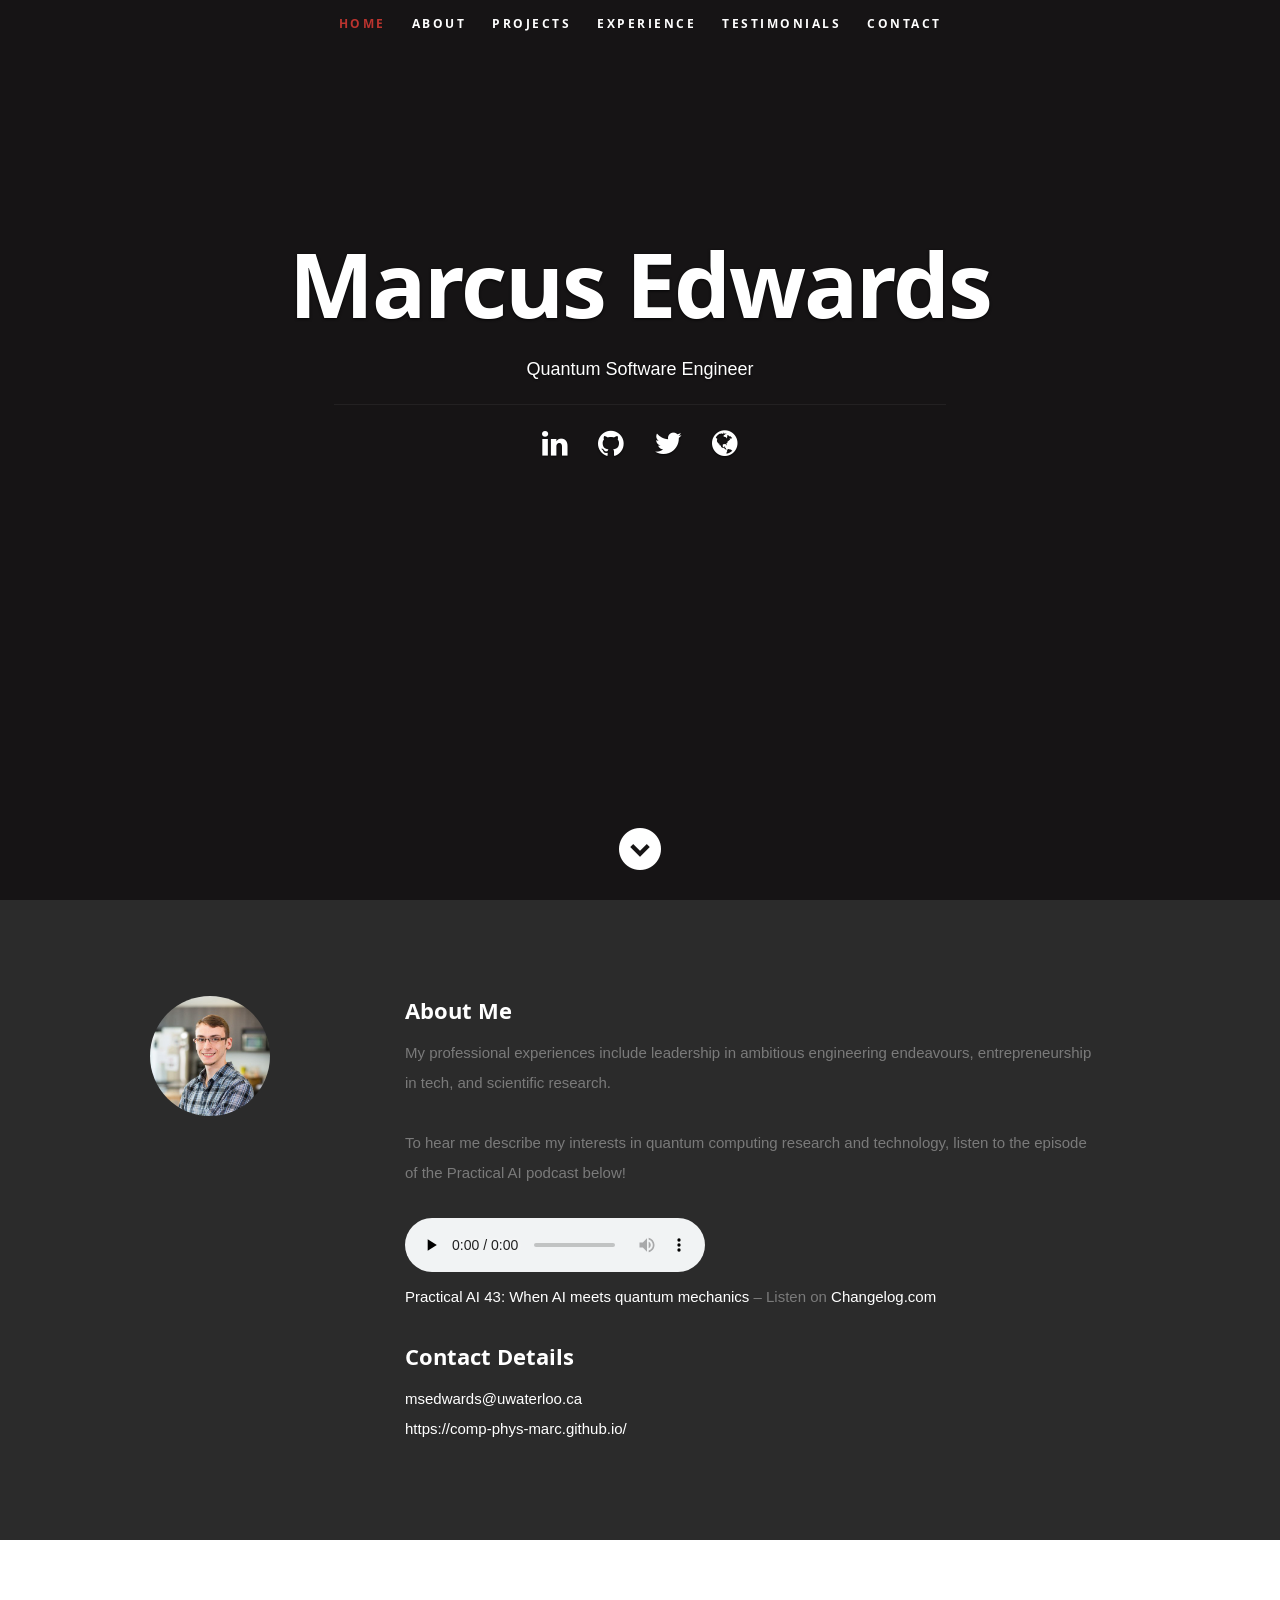
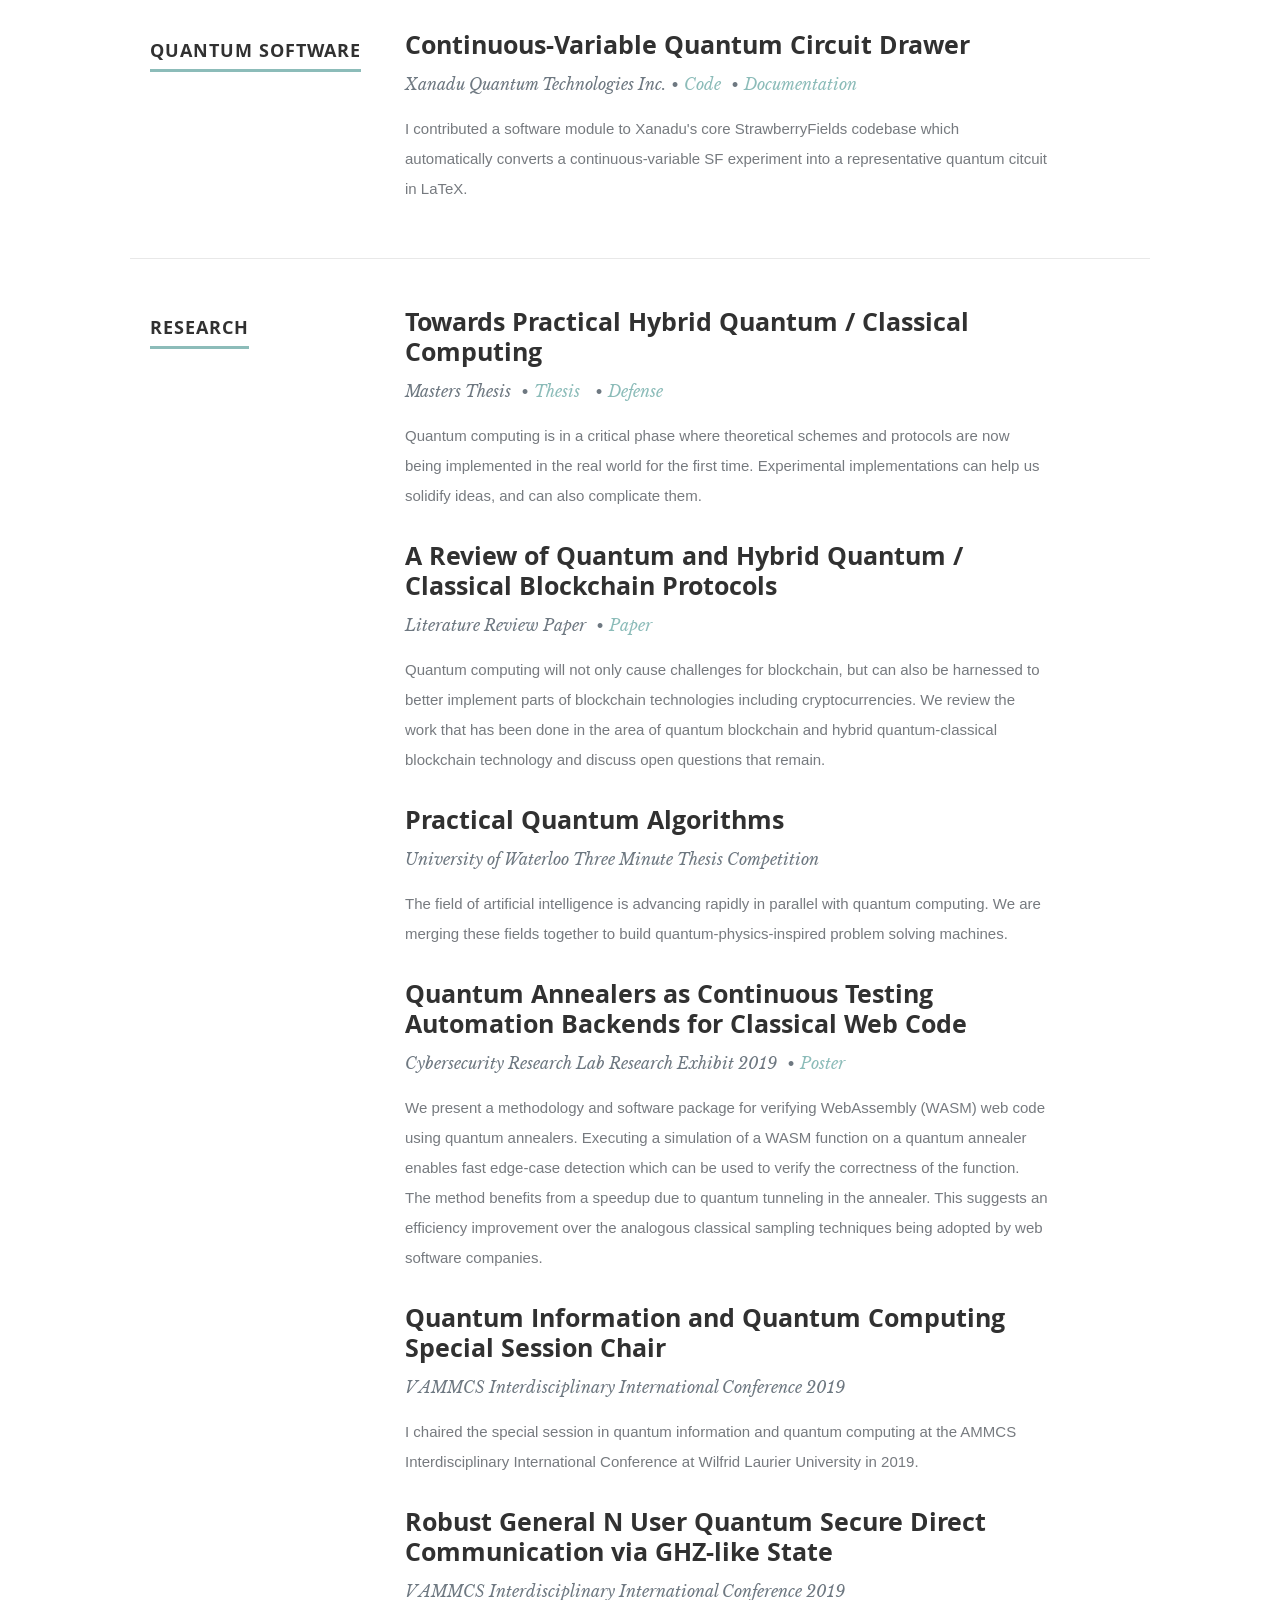
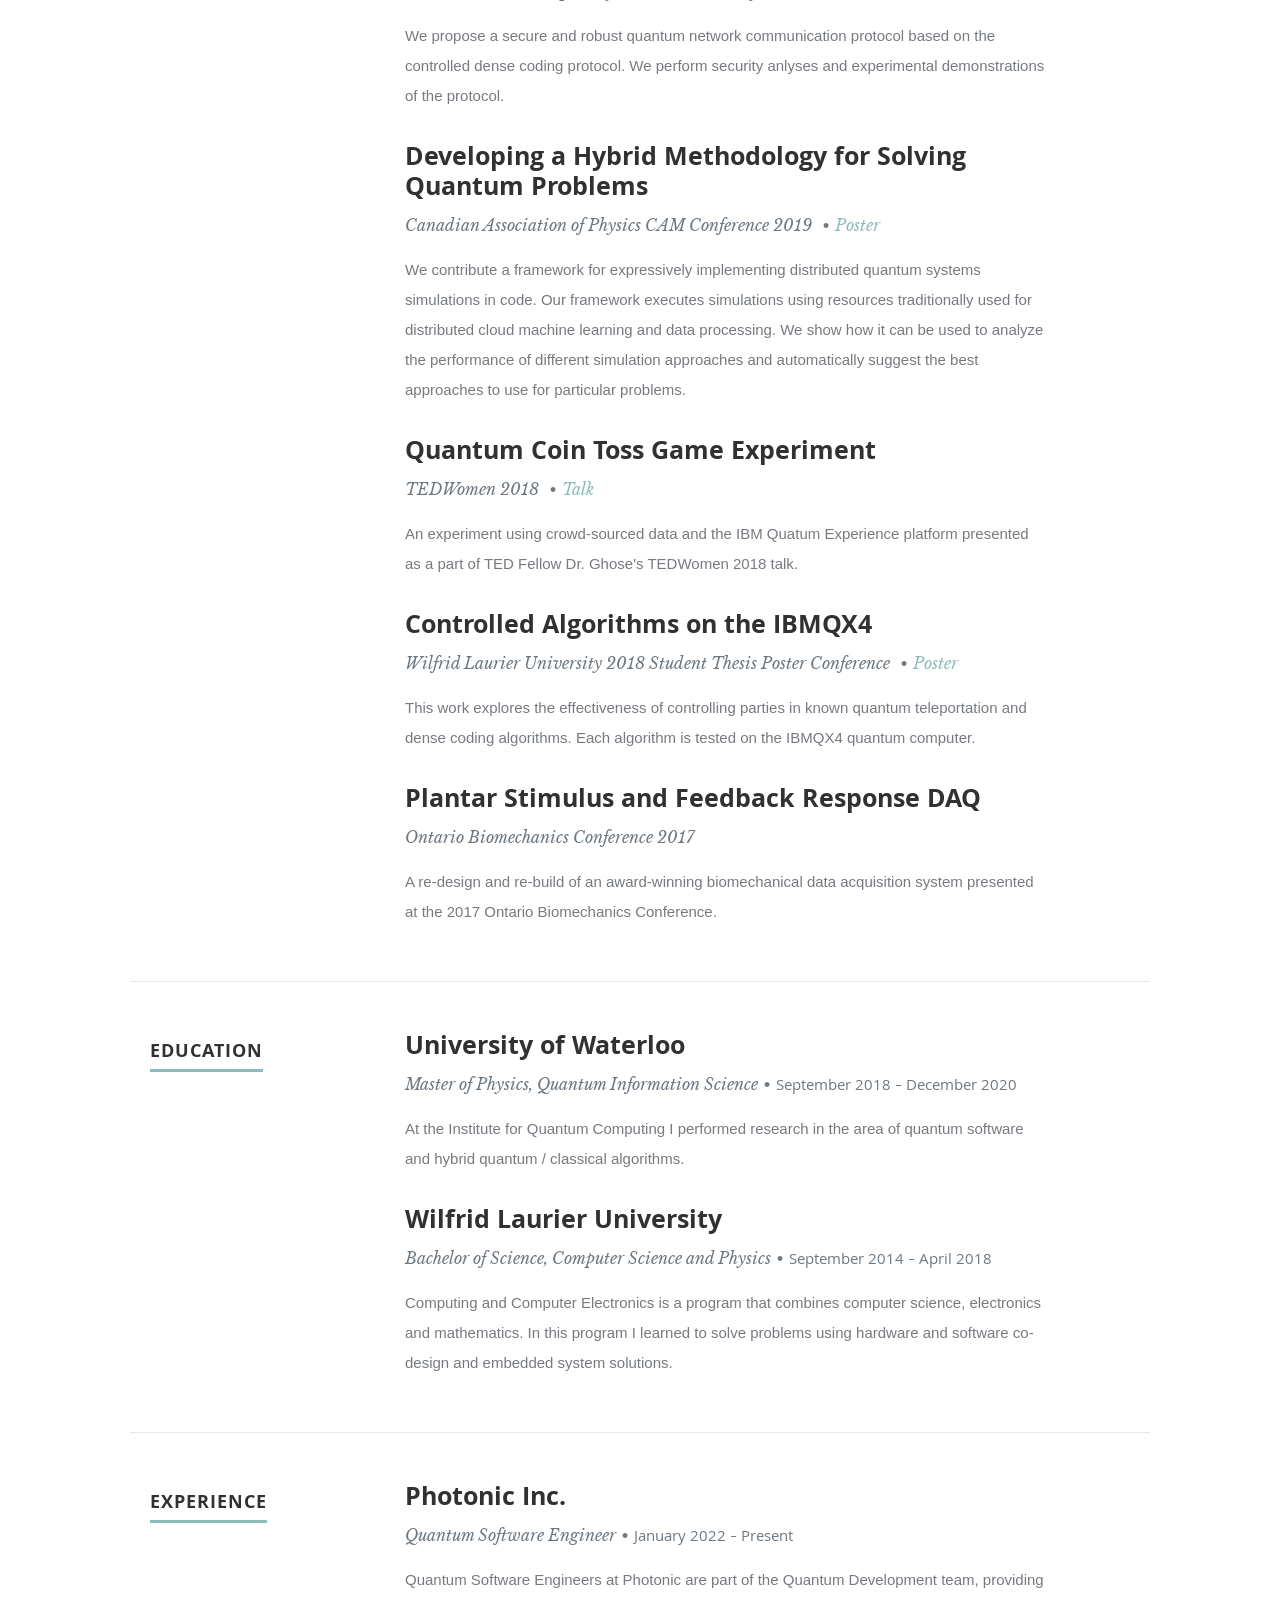
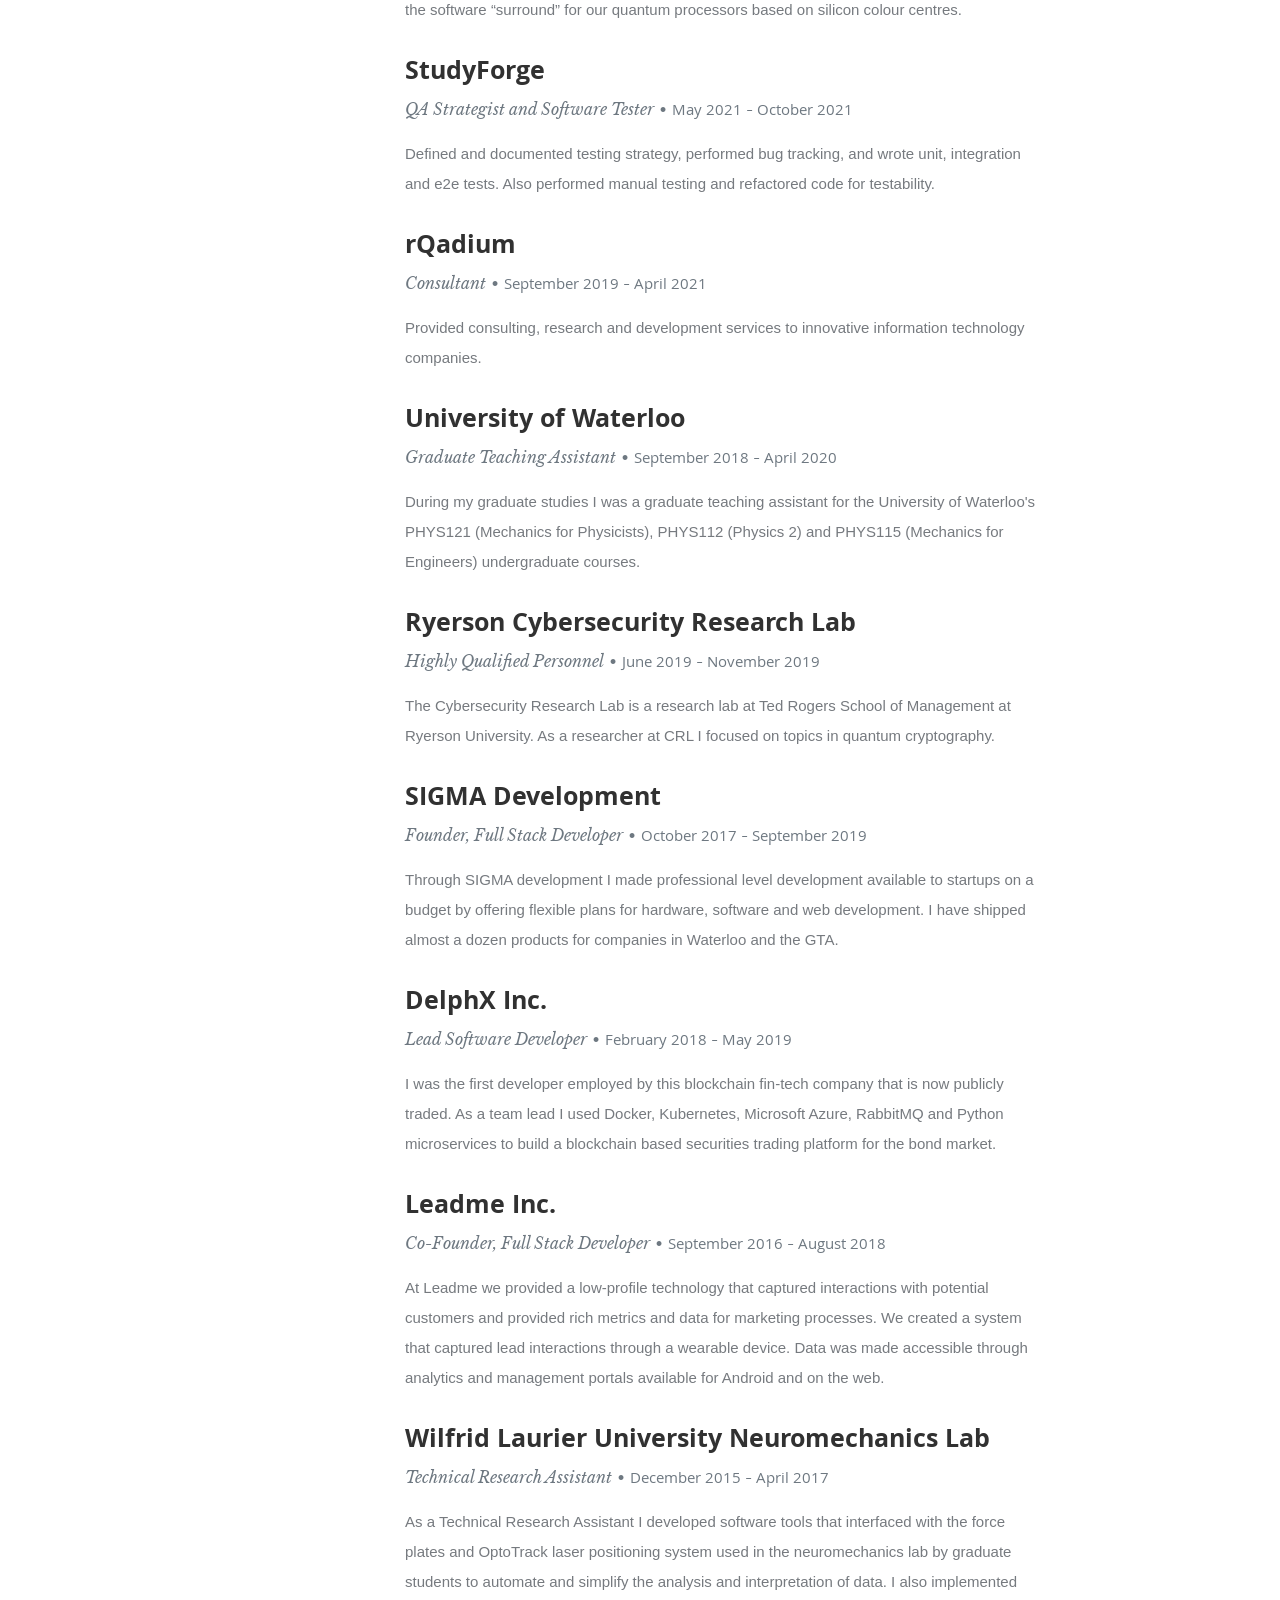
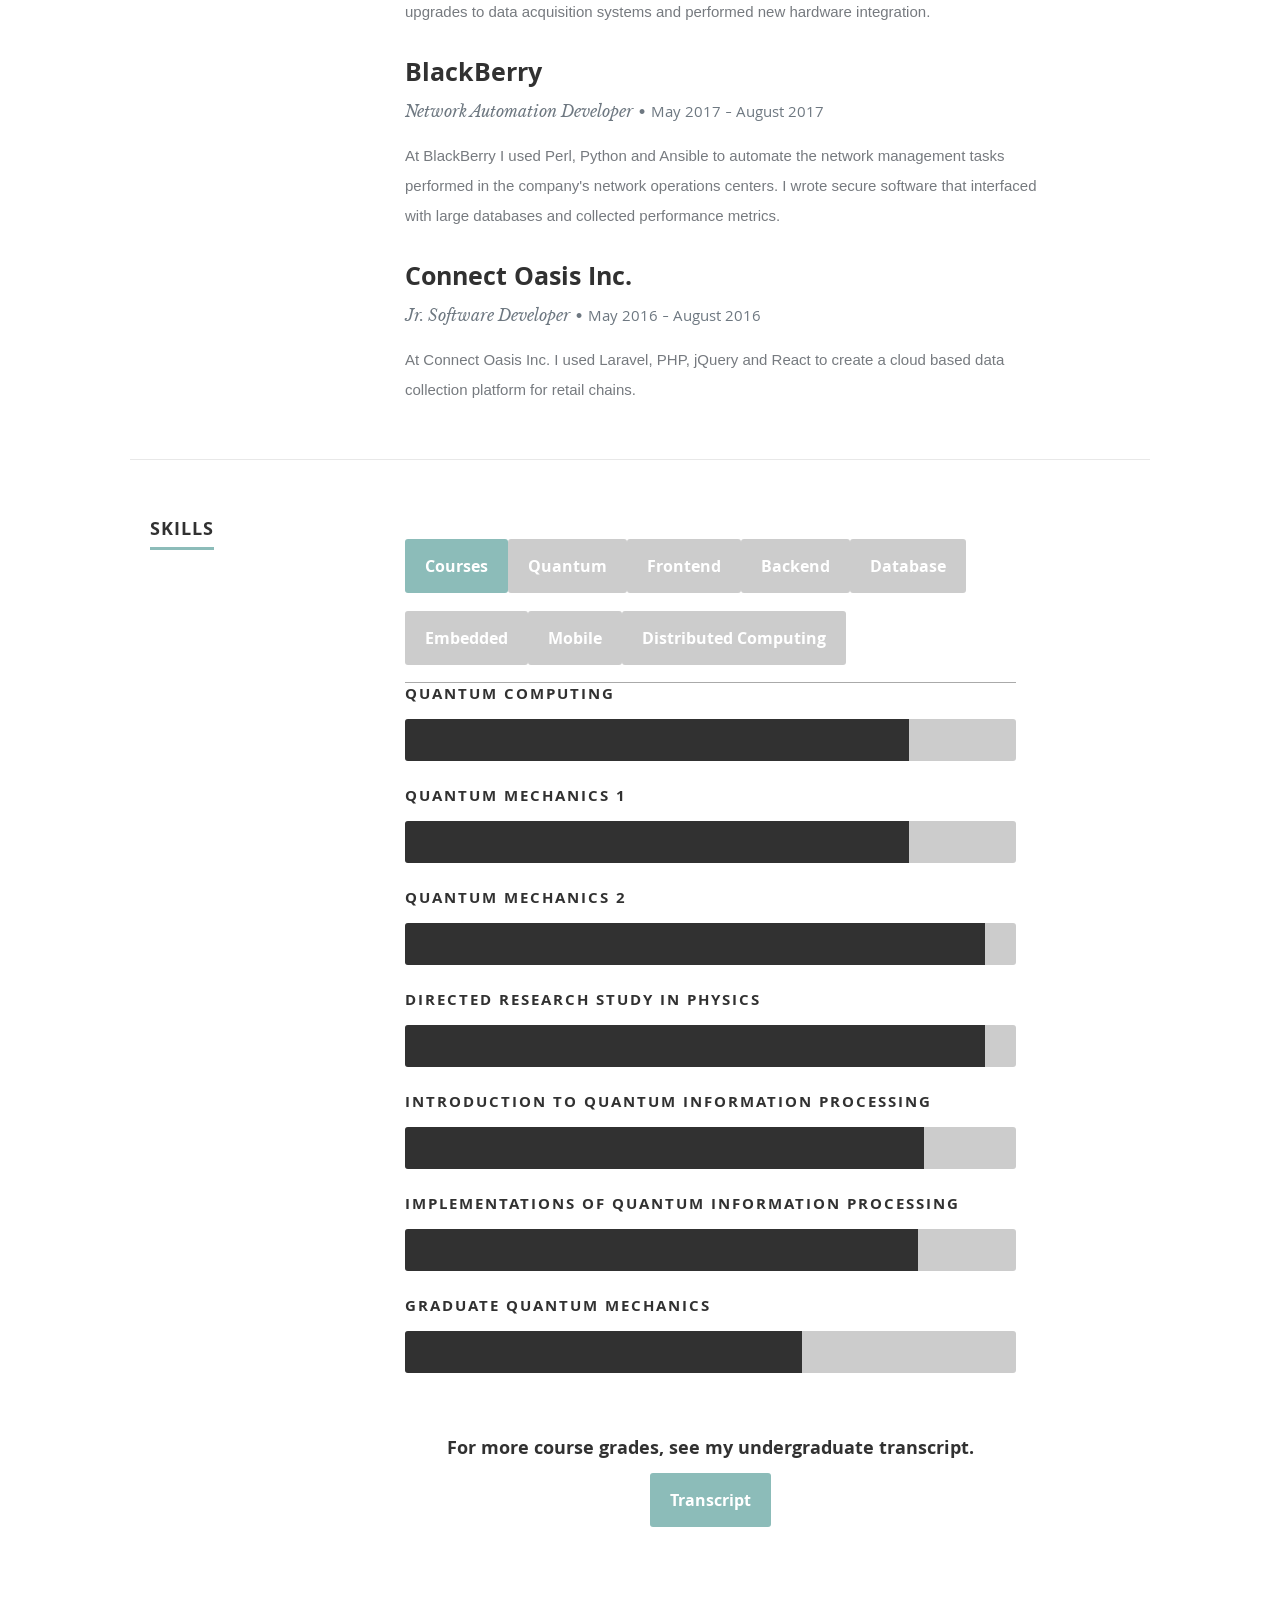
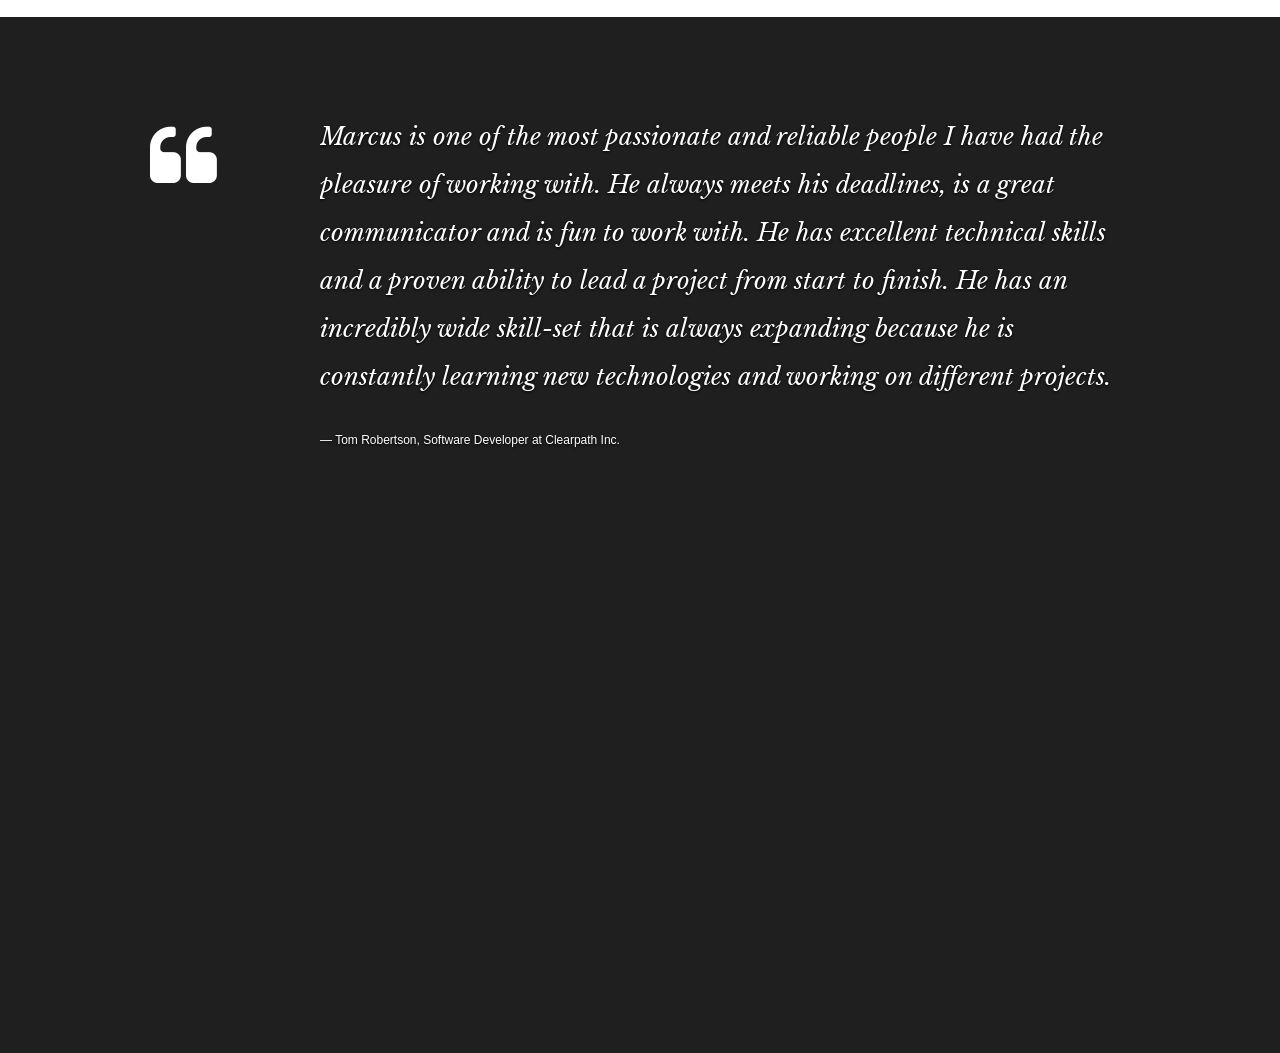
==== commit 15ae6bb3: "Fix tenses" ====
--- a/index.html
+++ b/index.html
@@ -1 +1 @@
-<!doctype html><html lang="en"><head><meta charset="utf-8"><link rel="shortcut icon" href="/favicon.ico"><meta name="viewport" content="width=device-width,initial-scale=1,shrink-to-fit=no"><meta name="theme-color" content="#000000"><link rel="manifest" href="/manifest.json"><title>Marcus Edwards</title><link rel="stylesheet" href="/css/default.css"><link rel="stylesheet" href="/css/layout.css"><link rel="stylesheet" href="/css/media-queries.css"><link rel="stylesheet" href="/css/magnific-popup.css"><script src="/js/modernizr.js"></script><title>Sample resume</title><link href="/static/css/2.a29bad52.chunk.css" rel="stylesheet"><link href="/static/css/main.bf775af2.chunk.css" rel="stylesheet"></head><body><noscript>You need to enable JavaScript to run this app.</noscript><div id="root"></div><script src="https://ajax.googleapis.com/ajax/libs/jquery/1.10.2/jquery.min.js"></script><script>window.jQuery||document.write('<script src="js/jquery-1.10.2.min.js"><\/script>')</script><script type="text/javascript" src="js/jquery-migrate-1.2.1.min.js"></script><script src="js/jquery.flexslider.js"></script><script src="js/waypoints.js"></script><script src="js/jquery.fittext.js"></script><script src="js/magnific-popup.js"></script><script src="js/init.js"></script><script>!function(l){function e(e){for(var r,t,n=e[0],o=e[1],u=e[2],f=0,i=[];f<n.length;f++)t=n[f],p[t]&&i.push(p[t][0]),p[t]=0;for(r in o)Object.prototype.hasOwnProperty.call(o,r)&&(l[r]=o[r]);for(s&&s(e);i.length;)i.shift()();return c.push.apply(c,u||[]),a()}function a(){for(var e,r=0;r<c.length;r++){for(var t=c[r],n=!0,o=1;o<t.length;o++){var u=t[o];0!==p[u]&&(n=!1)}n&&(c.splice(r--,1),e=f(f.s=t[0]))}return e}var t={},p={1:0},c=[];function f(e){if(t[e])return t[e].exports;var r=t[e]={i:e,l:!1,exports:{}};return l[e].call(r.exports,r,r.exports,f),r.l=!0,r.exports}f.m=l,f.c=t,f.d=function(e,r,t){f.o(e,r)||Object.defineProperty(e,r,{enumerable:!0,get:t})},f.r=function(e){"undefined"!=typeof Symbol&&Symbol.toStringTag&&Object.defineProperty(e,Symbol.toStringTag,{value:"Module"}),Object.defineProperty(e,"__esModule",{value:!0})},f.t=function(r,e){if(1&e&&(r=f(r)),8&e)return r;if(4&e&&"object"==typeof r&&r&&r.__esModule)return r;var t=Object.create(null);if(f.r(t),Object.defineProperty(t,"default",{enumerable:!0,value:r}),2&e&&"string"!=typeof r)for(var n in r)f.d(t,n,function(e){return r[e]}.bind(null,n));return t},f.n=function(e){var r=e&&e.__esModule?function(){return e.default}:function(){return e};return f.d(r,"a",r),r},f.o=function(e,r){return Object.prototype.hasOwnProperty.call(e,r)},f.p="/";var r=window.webpackJsonp=window.webpackJsonp||[],n=r.push.bind(r);r.push=e,r=r.slice();for(var o=0;o<r.length;o++)e(r[o]);var s=n;a()}([])</script><script src="/static/js/2.1a0efdb0.chunk.js"></script><script src="/static/js/main.0f1770f6.chunk.js"></script></body></html>+<!doctype html><html lang="en"><head><meta charset="utf-8"><link rel="shortcut icon" href="/favicon.ico"><meta name="viewport" content="width=device-width,initial-scale=1,shrink-to-fit=no"><meta name="theme-color" content="#000000"><link rel="manifest" href="/manifest.json"><title>Marcus Edwards</title><link rel="stylesheet" href="/css/default.css"><link rel="stylesheet" href="/css/layout.css"><link rel="stylesheet" href="/css/media-queries.css"><link rel="stylesheet" href="/css/magnific-popup.css"><script src="/js/modernizr.js"></script><title>Sample resume</title><link href="/static/css/2.a29bad52.chunk.css" rel="stylesheet"><link href="/static/css/main.bf775af2.chunk.css" rel="stylesheet"></head><body><noscript>You need to enable JavaScript to run this app.</noscript><div id="root"></div><script src="https://ajax.googleapis.com/ajax/libs/jquery/1.10.2/jquery.min.js"></script><script>window.jQuery||document.write('<script src="js/jquery-1.10.2.min.js"><\/script>')</script><script type="text/javascript" src="js/jquery-migrate-1.2.1.min.js"></script><script src="js/jquery.flexslider.js"></script><script src="js/waypoints.js"></script><script src="js/jquery.fittext.js"></script><script src="js/magnific-popup.js"></script><script src="js/init.js"></script><script>!function(l){function e(e){for(var r,t,n=e[0],o=e[1],u=e[2],f=0,i=[];f<n.length;f++)t=n[f],p[t]&&i.push(p[t][0]),p[t]=0;for(r in o)Object.prototype.hasOwnProperty.call(o,r)&&(l[r]=o[r]);for(s&&s(e);i.length;)i.shift()();return c.push.apply(c,u||[]),a()}function a(){for(var e,r=0;r<c.length;r++){for(var t=c[r],n=!0,o=1;o<t.length;o++){var u=t[o];0!==p[u]&&(n=!1)}n&&(c.splice(r--,1),e=f(f.s=t[0]))}return e}var t={},p={1:0},c=[];function f(e){if(t[e])return t[e].exports;var r=t[e]={i:e,l:!1,exports:{}};return l[e].call(r.exports,r,r.exports,f),r.l=!0,r.exports}f.m=l,f.c=t,f.d=function(e,r,t){f.o(e,r)||Object.defineProperty(e,r,{enumerable:!0,get:t})},f.r=function(e){"undefined"!=typeof Symbol&&Symbol.toStringTag&&Object.defineProperty(e,Symbol.toStringTag,{value:"Module"}),Object.defineProperty(e,"__esModule",{value:!0})},f.t=function(r,e){if(1&e&&(r=f(r)),8&e)return r;if(4&e&&"object"==typeof r&&r&&r.__esModule)return r;var t=Object.create(null);if(f.r(t),Object.defineProperty(t,"default",{enumerable:!0,value:r}),2&e&&"string"!=typeof r)for(var n in r)f.d(t,n,function(e){return r[e]}.bind(null,n));return t},f.n=function(e){var r=e&&e.__esModule?function(){return e.default}:function(){return e};return f.d(r,"a",r),r},f.o=function(e,r){return Object.prototype.hasOwnProperty.call(e,r)},f.p="/";var r=window.webpackJsonp=window.webpackJsonp||[],n=r.push.bind(r);r.push=e,r=r.slice();for(var o=0;o<r.length;o++)e(r[o]);var s=n;a()}([])</script><script src="/static/js/2.1a0efdb0.chunk.js"></script><script src="/static/js/main.e719ce91.chunk.js"></script></body></html>
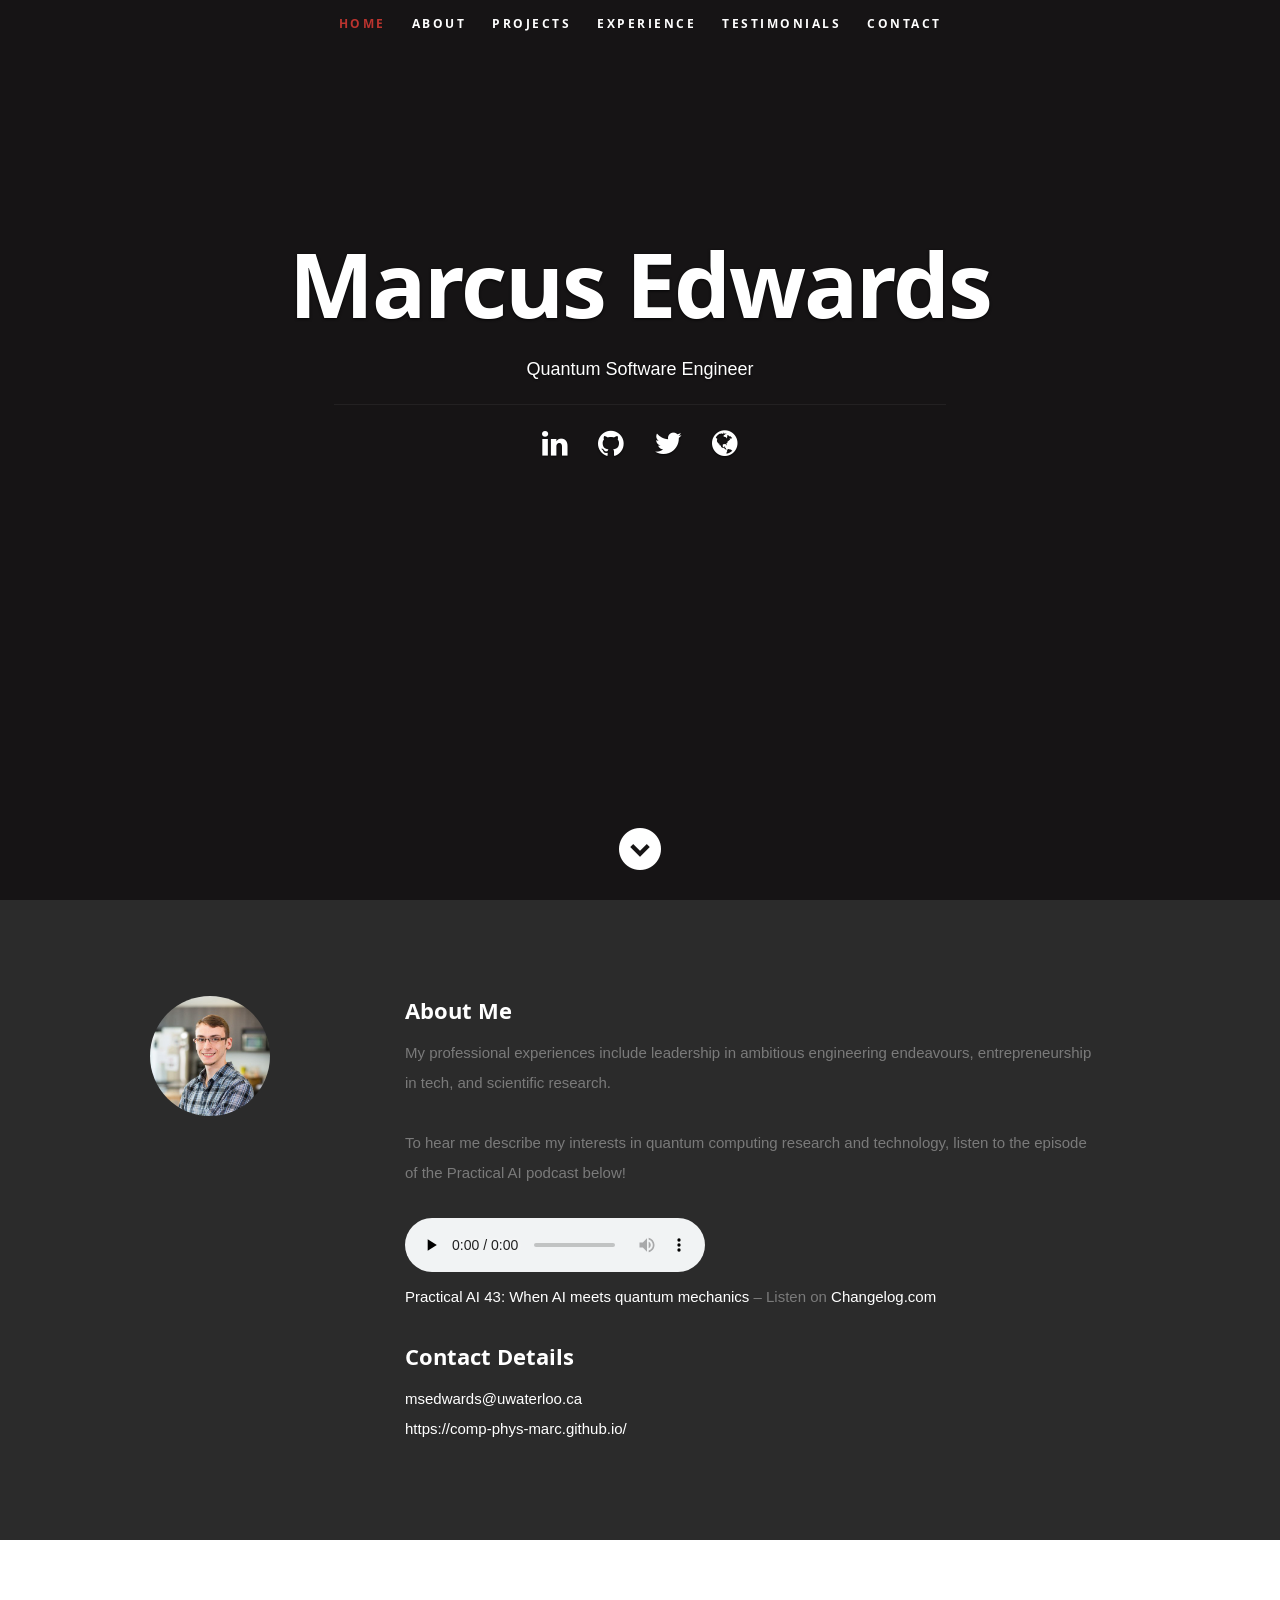
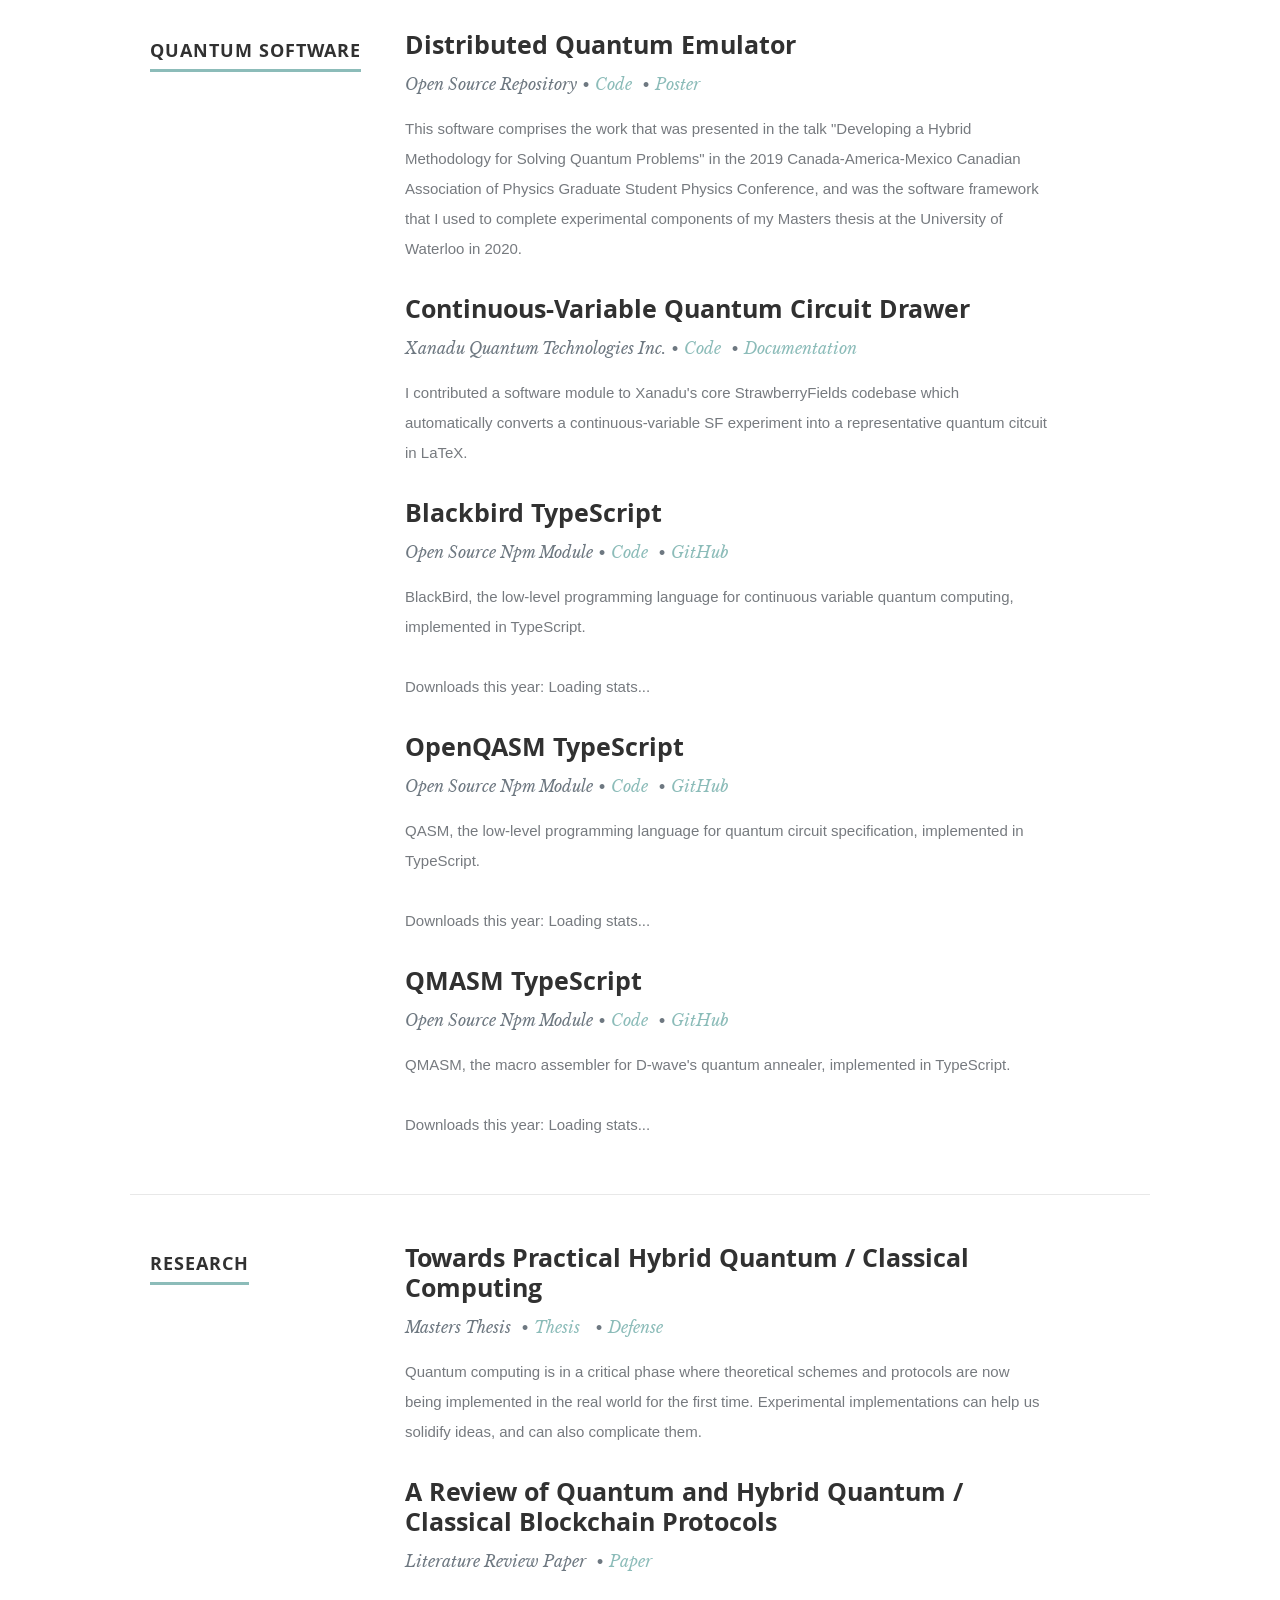
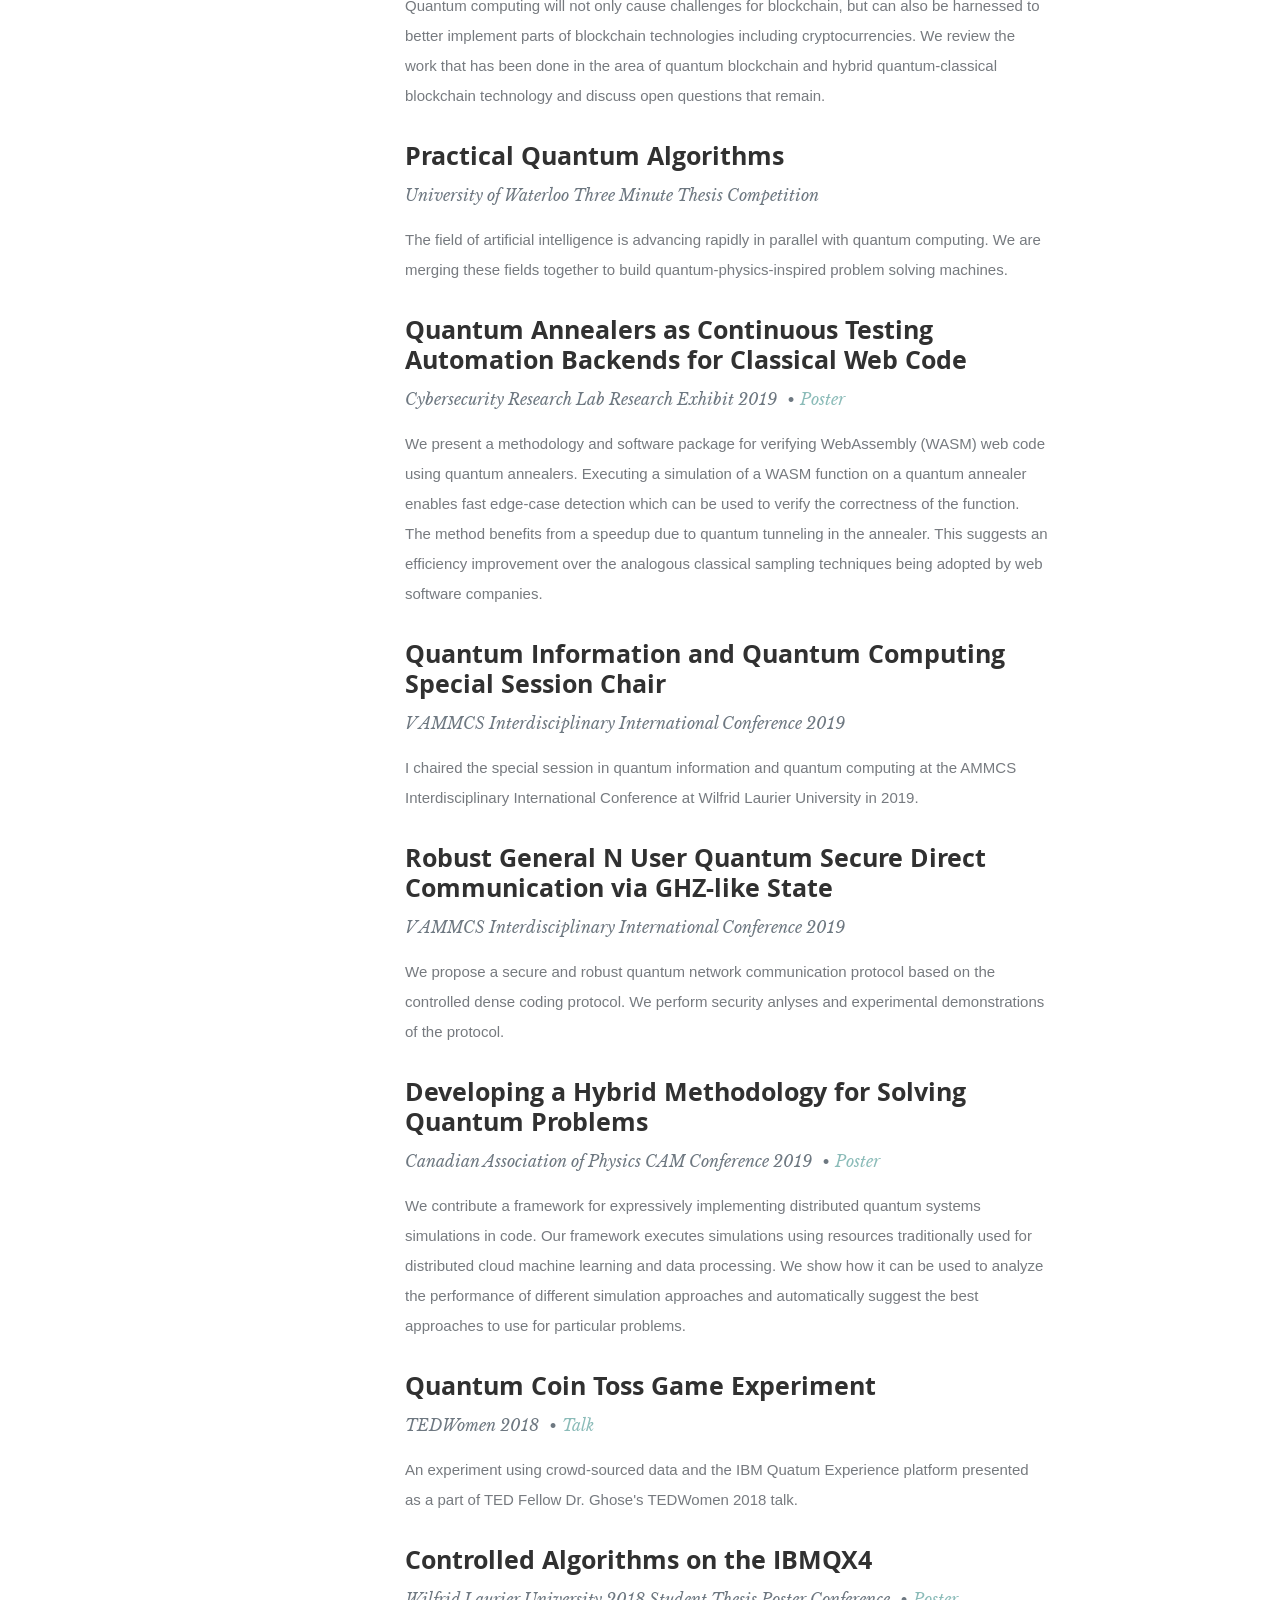
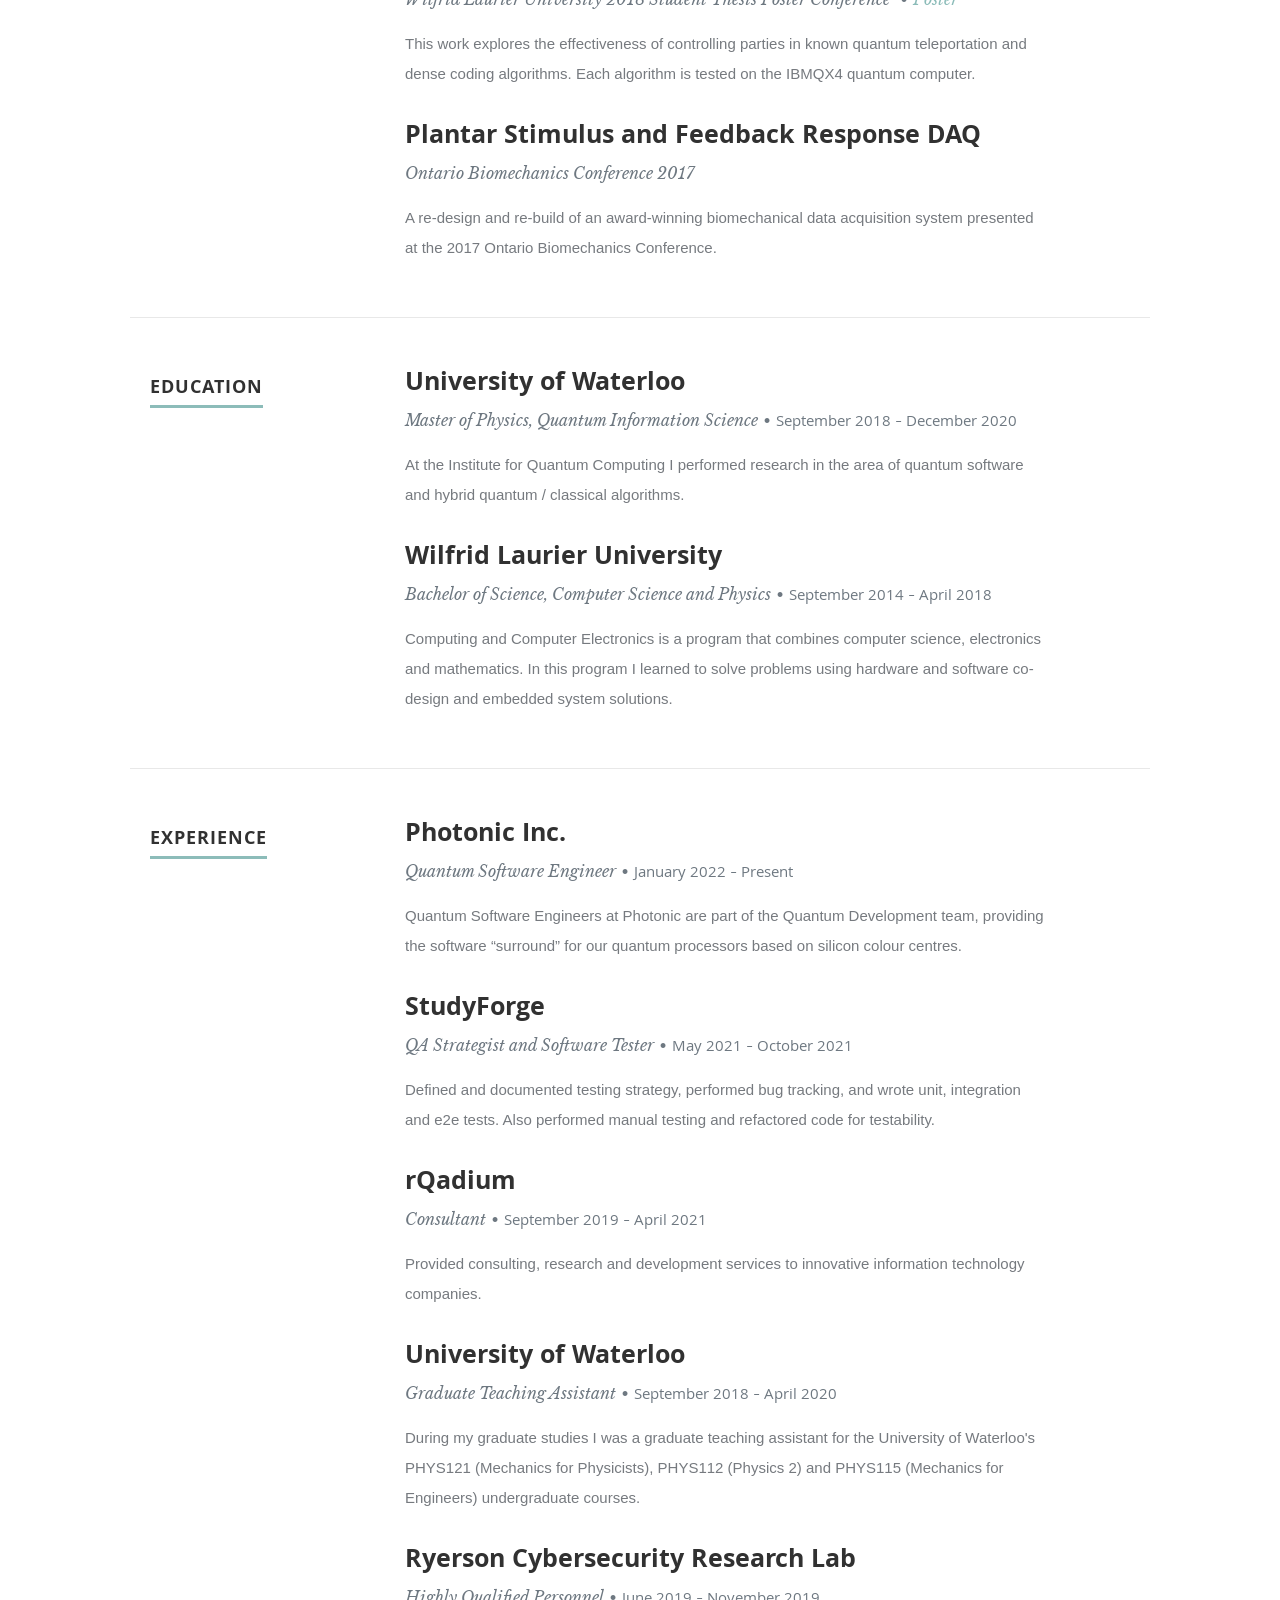
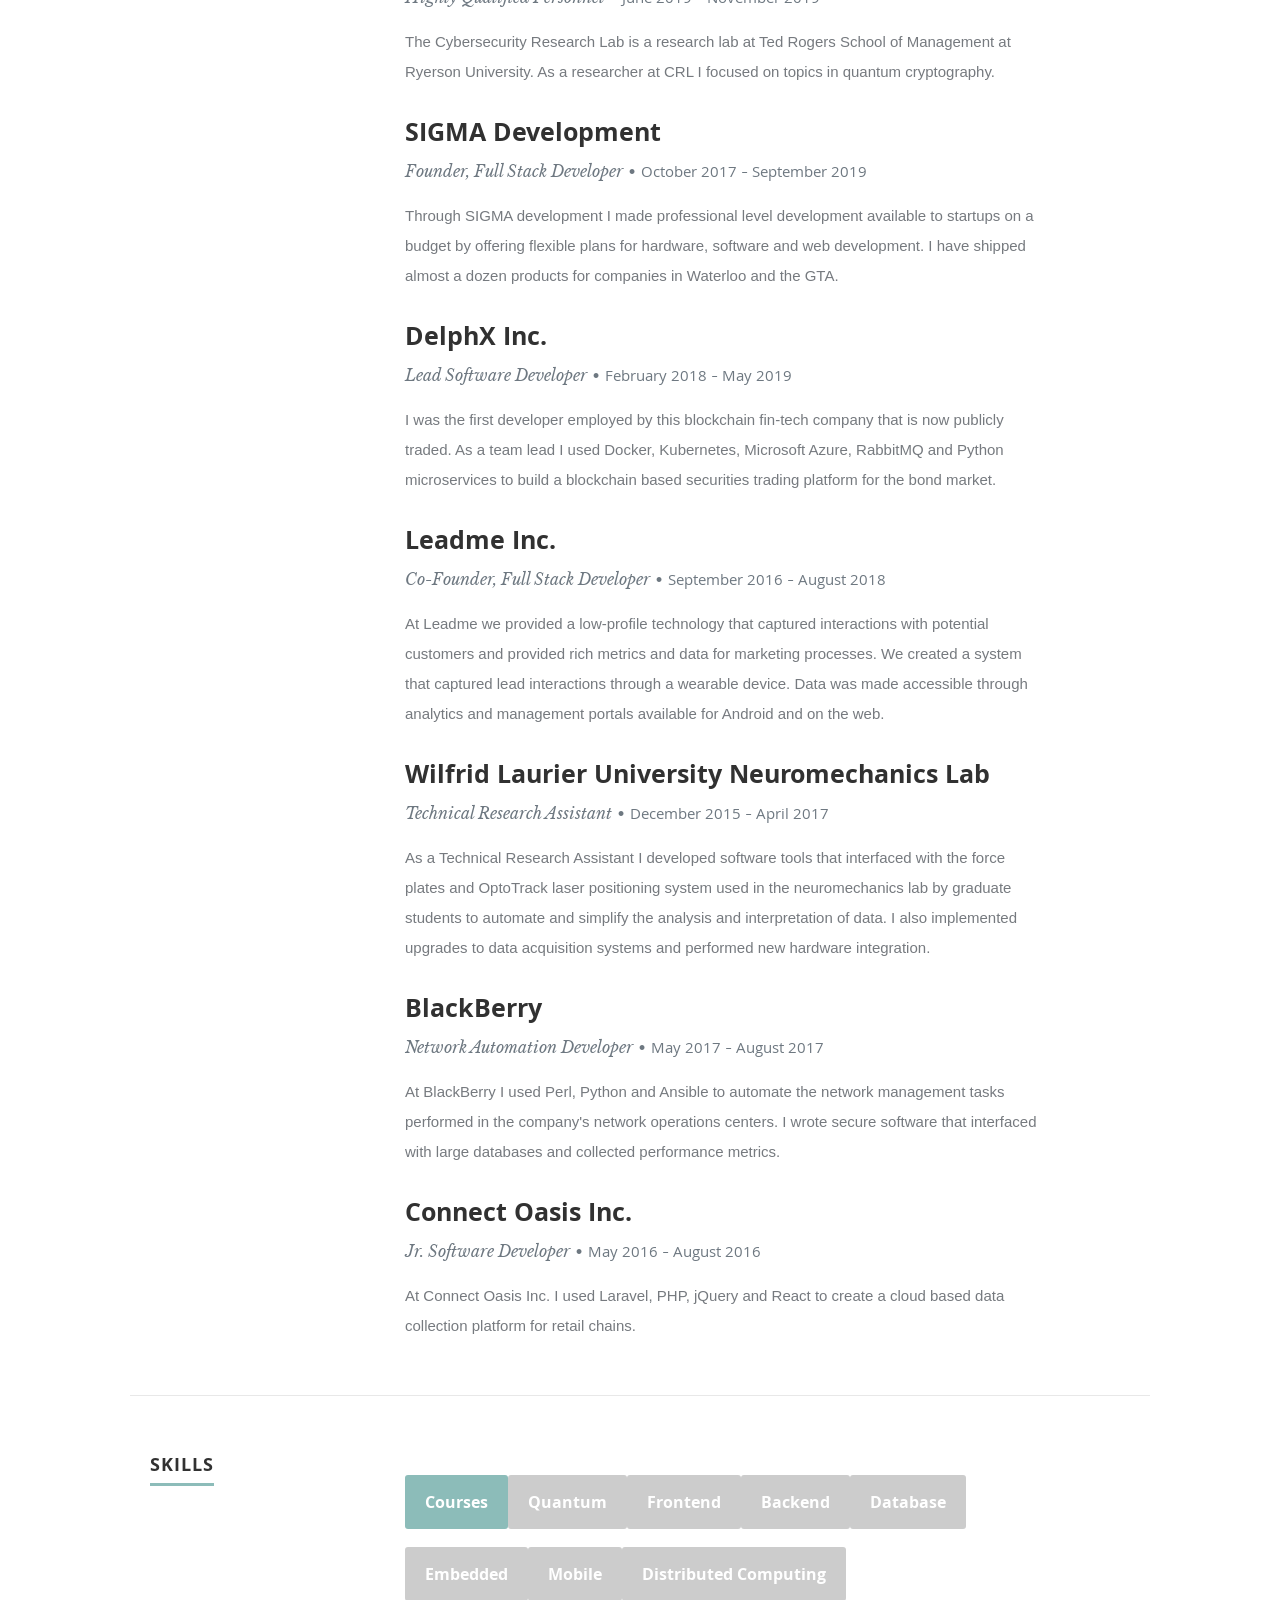
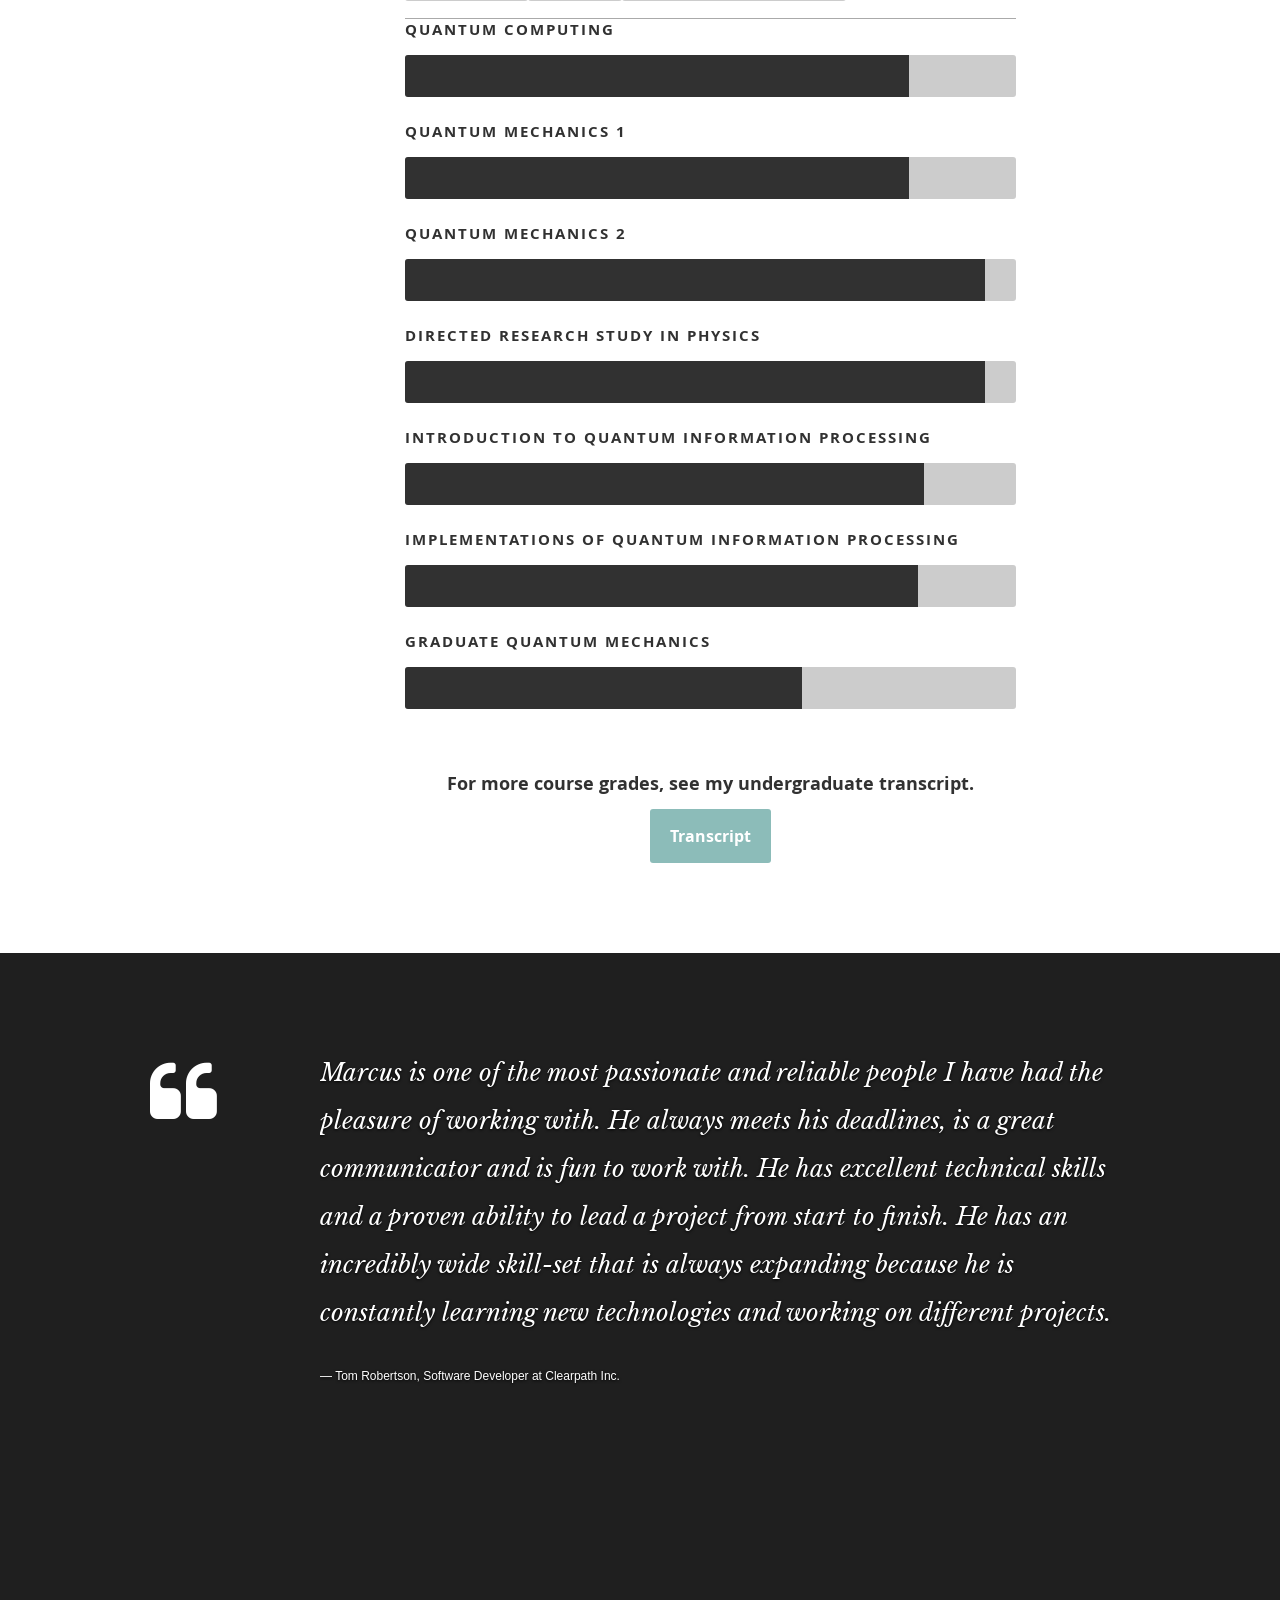
==== commit 281c3fa3: "Add open source" ====
--- a/index.html
+++ b/index.html
@@ -1 +1 @@
-<!doctype html><html lang="en"><head><meta charset="utf-8"><link rel="shortcut icon" href="/favicon.ico"><meta name="viewport" content="width=device-width,initial-scale=1,shrink-to-fit=no"><meta name="theme-color" content="#000000"><link rel="manifest" href="/manifest.json"><title>Marcus Edwards</title><link rel="stylesheet" href="/css/default.css"><link rel="stylesheet" href="/css/layout.css"><link rel="stylesheet" href="/css/media-queries.css"><link rel="stylesheet" href="/css/magnific-popup.css"><script src="/js/modernizr.js"></script><title>Sample resume</title><link href="/static/css/2.a29bad52.chunk.css" rel="stylesheet"><link href="/static/css/main.bf775af2.chunk.css" rel="stylesheet"></head><body><noscript>You need to enable JavaScript to run this app.</noscript><div id="root"></div><script src="https://ajax.googleapis.com/ajax/libs/jquery/1.10.2/jquery.min.js"></script><script>window.jQuery||document.write('<script src="js/jquery-1.10.2.min.js"><\/script>')</script><script type="text/javascript" src="js/jquery-migrate-1.2.1.min.js"></script><script src="js/jquery.flexslider.js"></script><script src="js/waypoints.js"></script><script src="js/jquery.fittext.js"></script><script src="js/magnific-popup.js"></script><script src="js/init.js"></script><script>!function(l){function e(e){for(var r,t,n=e[0],o=e[1],u=e[2],f=0,i=[];f<n.length;f++)t=n[f],p[t]&&i.push(p[t][0]),p[t]=0;for(r in o)Object.prototype.hasOwnProperty.call(o,r)&&(l[r]=o[r]);for(s&&s(e);i.length;)i.shift()();return c.push.apply(c,u||[]),a()}function a(){for(var e,r=0;r<c.length;r++){for(var t=c[r],n=!0,o=1;o<t.length;o++){var u=t[o];0!==p[u]&&(n=!1)}n&&(c.splice(r--,1),e=f(f.s=t[0]))}return e}var t={},p={1:0},c=[];function f(e){if(t[e])return t[e].exports;var r=t[e]={i:e,l:!1,exports:{}};return l[e].call(r.exports,r,r.exports,f),r.l=!0,r.exports}f.m=l,f.c=t,f.d=function(e,r,t){f.o(e,r)||Object.defineProperty(e,r,{enumerable:!0,get:t})},f.r=function(e){"undefined"!=typeof Symbol&&Symbol.toStringTag&&Object.defineProperty(e,Symbol.toStringTag,{value:"Module"}),Object.defineProperty(e,"__esModule",{value:!0})},f.t=function(r,e){if(1&e&&(r=f(r)),8&e)return r;if(4&e&&"object"==typeof r&&r&&r.__esModule)return r;var t=Object.create(null);if(f.r(t),Object.defineProperty(t,"default",{enumerable:!0,value:r}),2&e&&"string"!=typeof r)for(var n in r)f.d(t,n,function(e){return r[e]}.bind(null,n));return t},f.n=function(e){var r=e&&e.__esModule?function(){return e.default}:function(){return e};return f.d(r,"a",r),r},f.o=function(e,r){return Object.prototype.hasOwnProperty.call(e,r)},f.p="/";var r=window.webpackJsonp=window.webpackJsonp||[],n=r.push.bind(r);r.push=e,r=r.slice();for(var o=0;o<r.length;o++)e(r[o]);var s=n;a()}([])</script><script src="/static/js/2.1a0efdb0.chunk.js"></script><script src="/static/js/main.e719ce91.chunk.js"></script></body></html>+<!doctype html><html lang="en"><head><meta charset="utf-8"><link rel="shortcut icon" href="/favicon.ico"><meta name="viewport" content="width=device-width,initial-scale=1,shrink-to-fit=no"><meta name="theme-color" content="#000000"><link rel="manifest" href="/manifest.json"><title>Marcus Edwards</title><link rel="stylesheet" href="/css/default.css"><link rel="stylesheet" href="/css/layout.css"><link rel="stylesheet" href="/css/media-queries.css"><link rel="stylesheet" href="/css/magnific-popup.css"><script src="/js/modernizr.js"></script><title>Sample resume</title><link href="/static/css/2.a29bad52.chunk.css" rel="stylesheet"><link href="/static/css/main.bf775af2.chunk.css" rel="stylesheet"></head><body><noscript>You need to enable JavaScript to run this app.</noscript><div id="root"></div><script src="https://ajax.googleapis.com/ajax/libs/jquery/1.10.2/jquery.min.js"></script><script>window.jQuery||document.write('<script src="js/jquery-1.10.2.min.js"><\/script>')</script><script type="text/javascript" src="js/jquery-migrate-1.2.1.min.js"></script><script src="js/jquery.flexslider.js"></script><script src="js/waypoints.js"></script><script src="js/jquery.fittext.js"></script><script src="js/magnific-popup.js"></script><script src="js/init.js"></script><script>!function(l){function e(e){for(var r,t,n=e[0],o=e[1],u=e[2],f=0,i=[];f<n.length;f++)t=n[f],p[t]&&i.push(p[t][0]),p[t]=0;for(r in o)Object.prototype.hasOwnProperty.call(o,r)&&(l[r]=o[r]);for(s&&s(e);i.length;)i.shift()();return c.push.apply(c,u||[]),a()}function a(){for(var e,r=0;r<c.length;r++){for(var t=c[r],n=!0,o=1;o<t.length;o++){var u=t[o];0!==p[u]&&(n=!1)}n&&(c.splice(r--,1),e=f(f.s=t[0]))}return e}var t={},p={1:0},c=[];function f(e){if(t[e])return t[e].exports;var r=t[e]={i:e,l:!1,exports:{}};return l[e].call(r.exports,r,r.exports,f),r.l=!0,r.exports}f.m=l,f.c=t,f.d=function(e,r,t){f.o(e,r)||Object.defineProperty(e,r,{enumerable:!0,get:t})},f.r=function(e){"undefined"!=typeof Symbol&&Symbol.toStringTag&&Object.defineProperty(e,Symbol.toStringTag,{value:"Module"}),Object.defineProperty(e,"__esModule",{value:!0})},f.t=function(r,e){if(1&e&&(r=f(r)),8&e)return r;if(4&e&&"object"==typeof r&&r&&r.__esModule)return r;var t=Object.create(null);if(f.r(t),Object.defineProperty(t,"default",{enumerable:!0,value:r}),2&e&&"string"!=typeof r)for(var n in r)f.d(t,n,function(e){return r[e]}.bind(null,n));return t},f.n=function(e){var r=e&&e.__esModule?function(){return e.default}:function(){return e};return f.d(r,"a",r),r},f.o=function(e,r){return Object.prototype.hasOwnProperty.call(e,r)},f.p="/";var r=window.webpackJsonp=window.webpackJsonp||[],n=r.push.bind(r);r.push=e,r=r.slice();for(var o=0;o<r.length;o++)e(r[o]);var s=n;a()}([])</script><script src="/static/js/2.1a0efdb0.chunk.js"></script><script src="/static/js/main.18c0f683.chunk.js"></script></body></html>
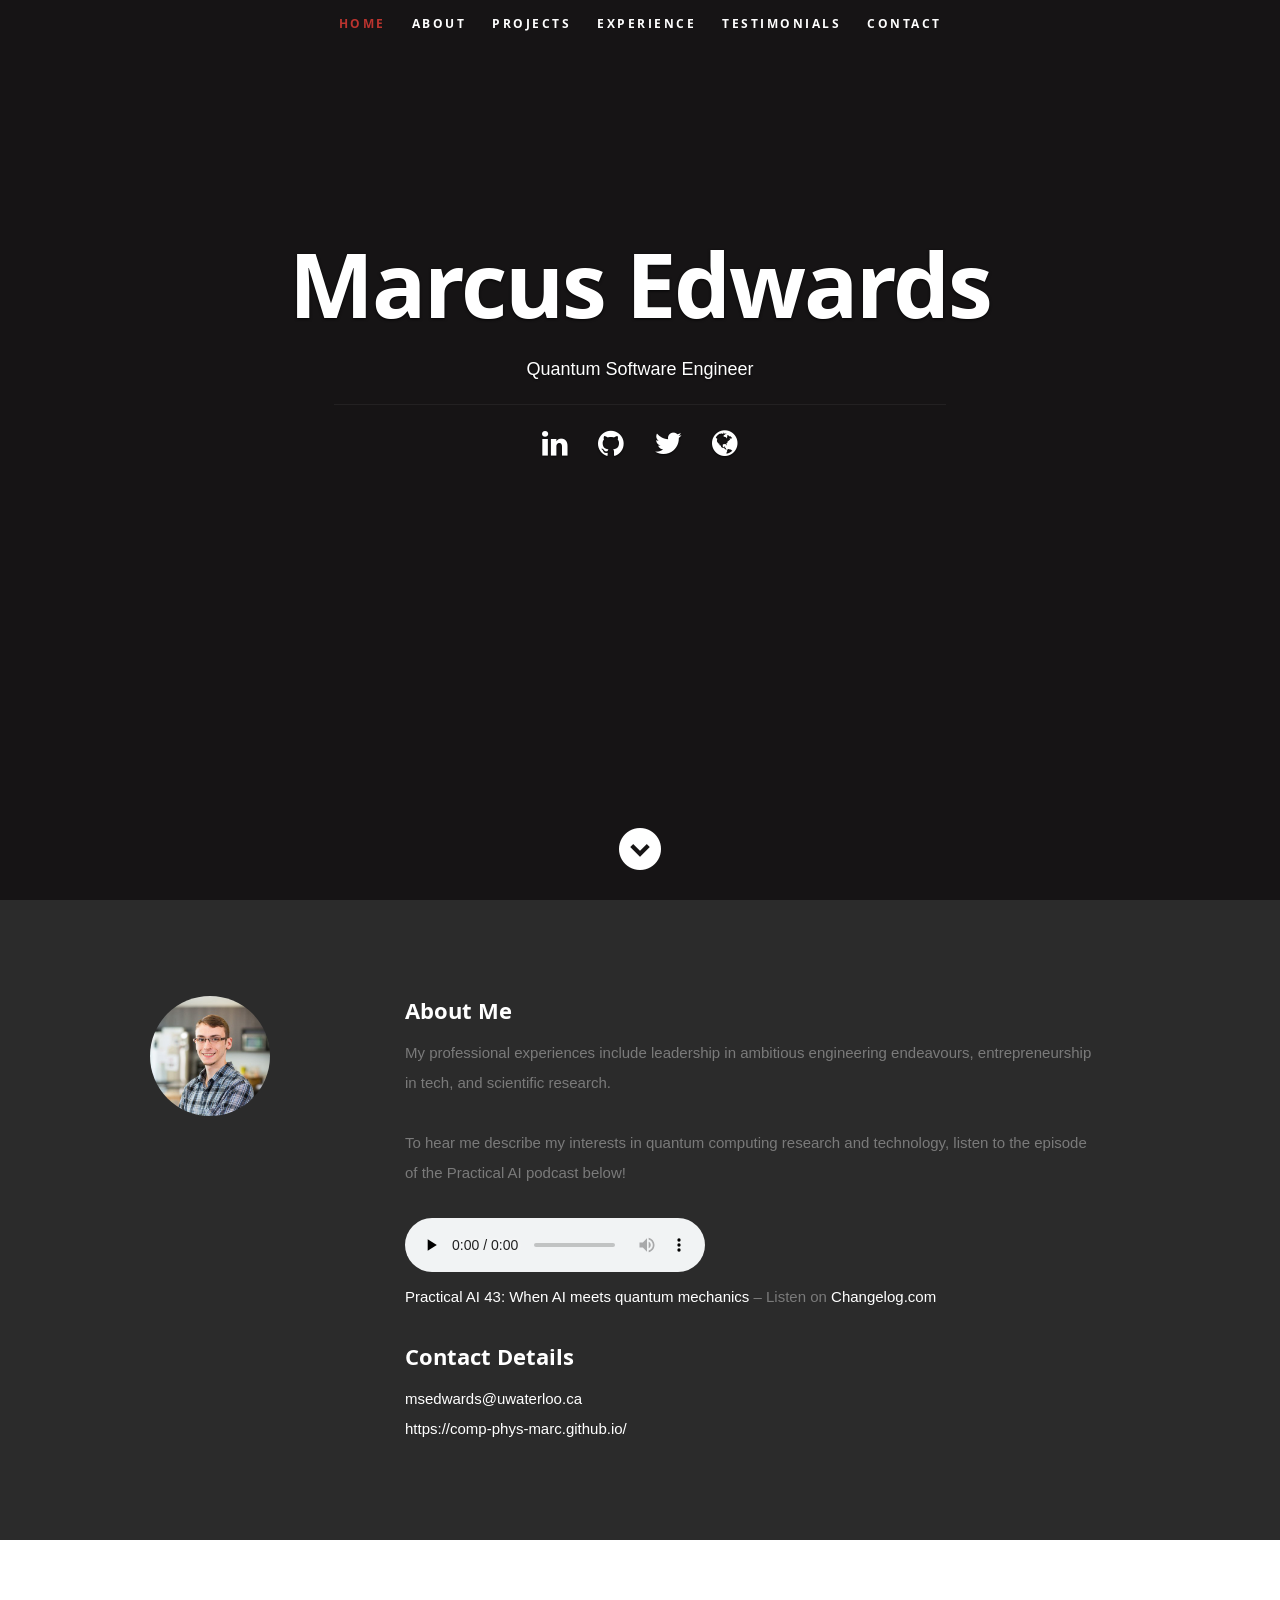
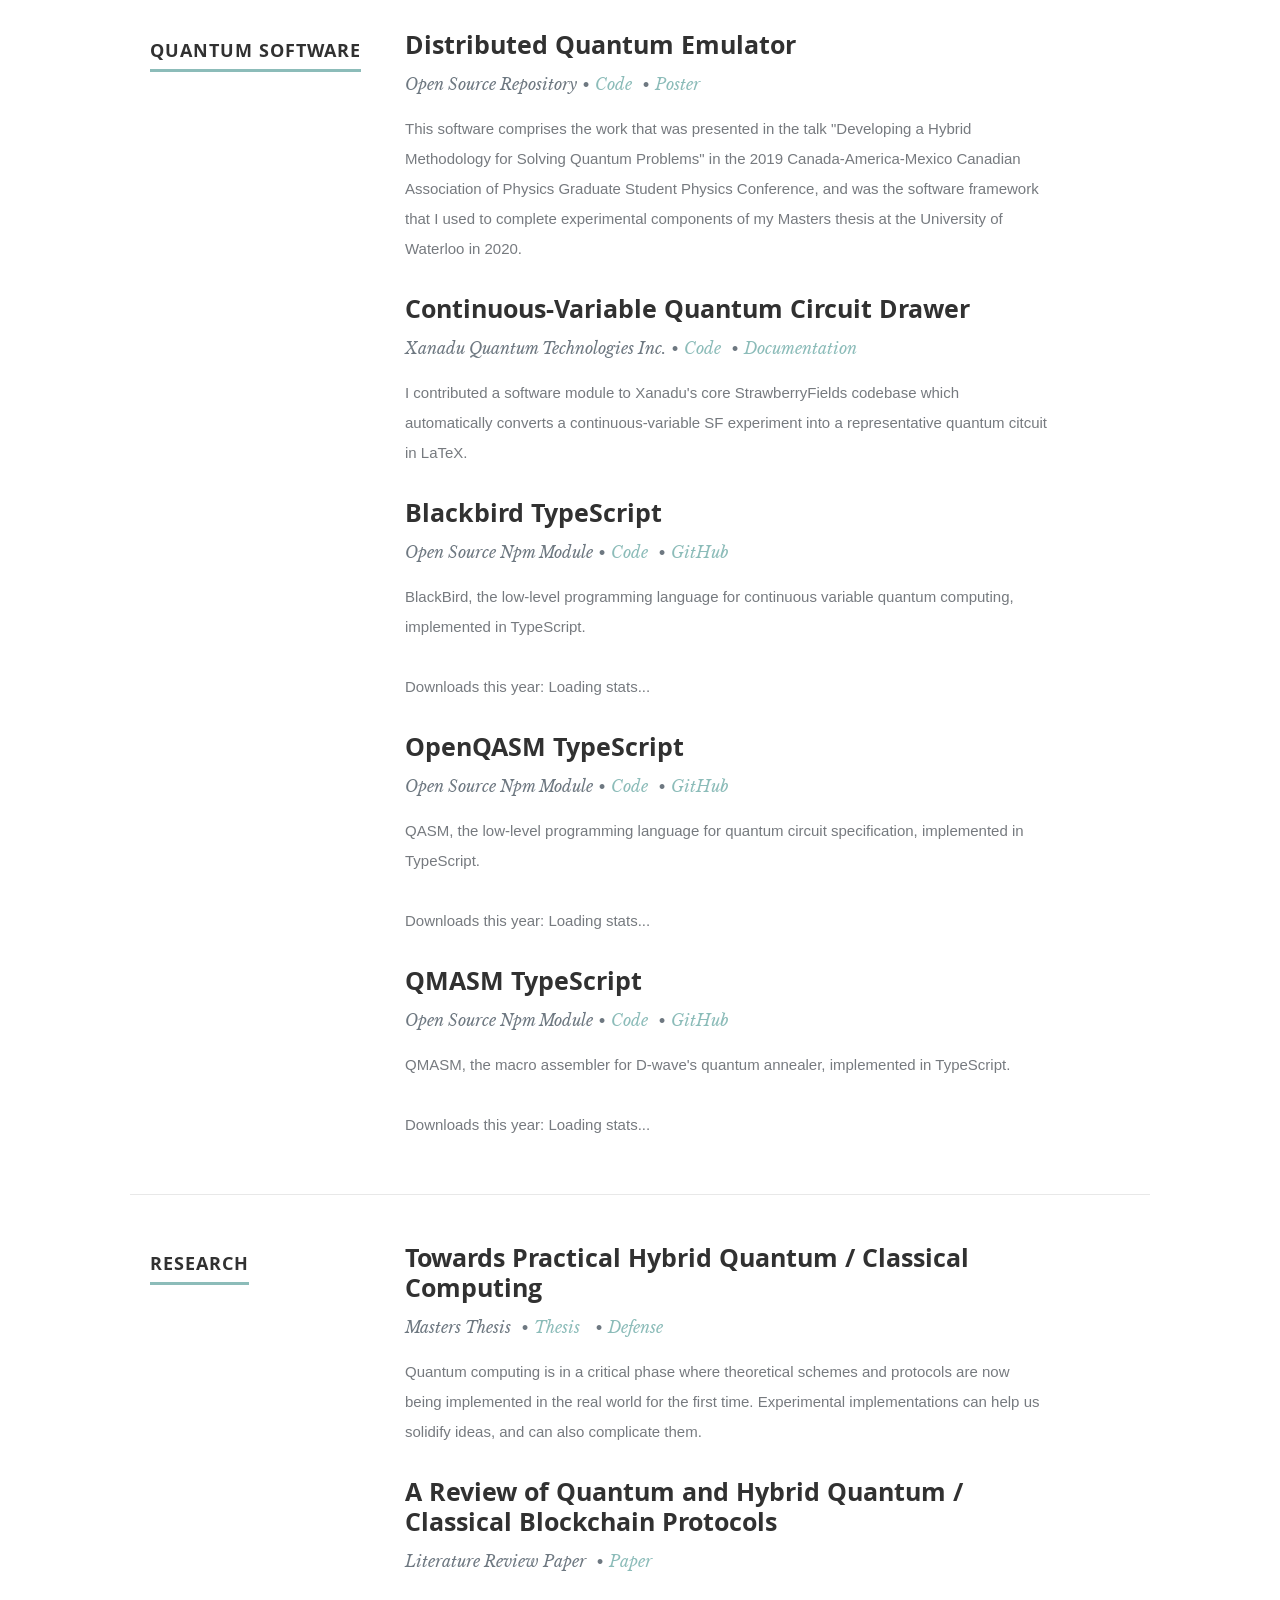
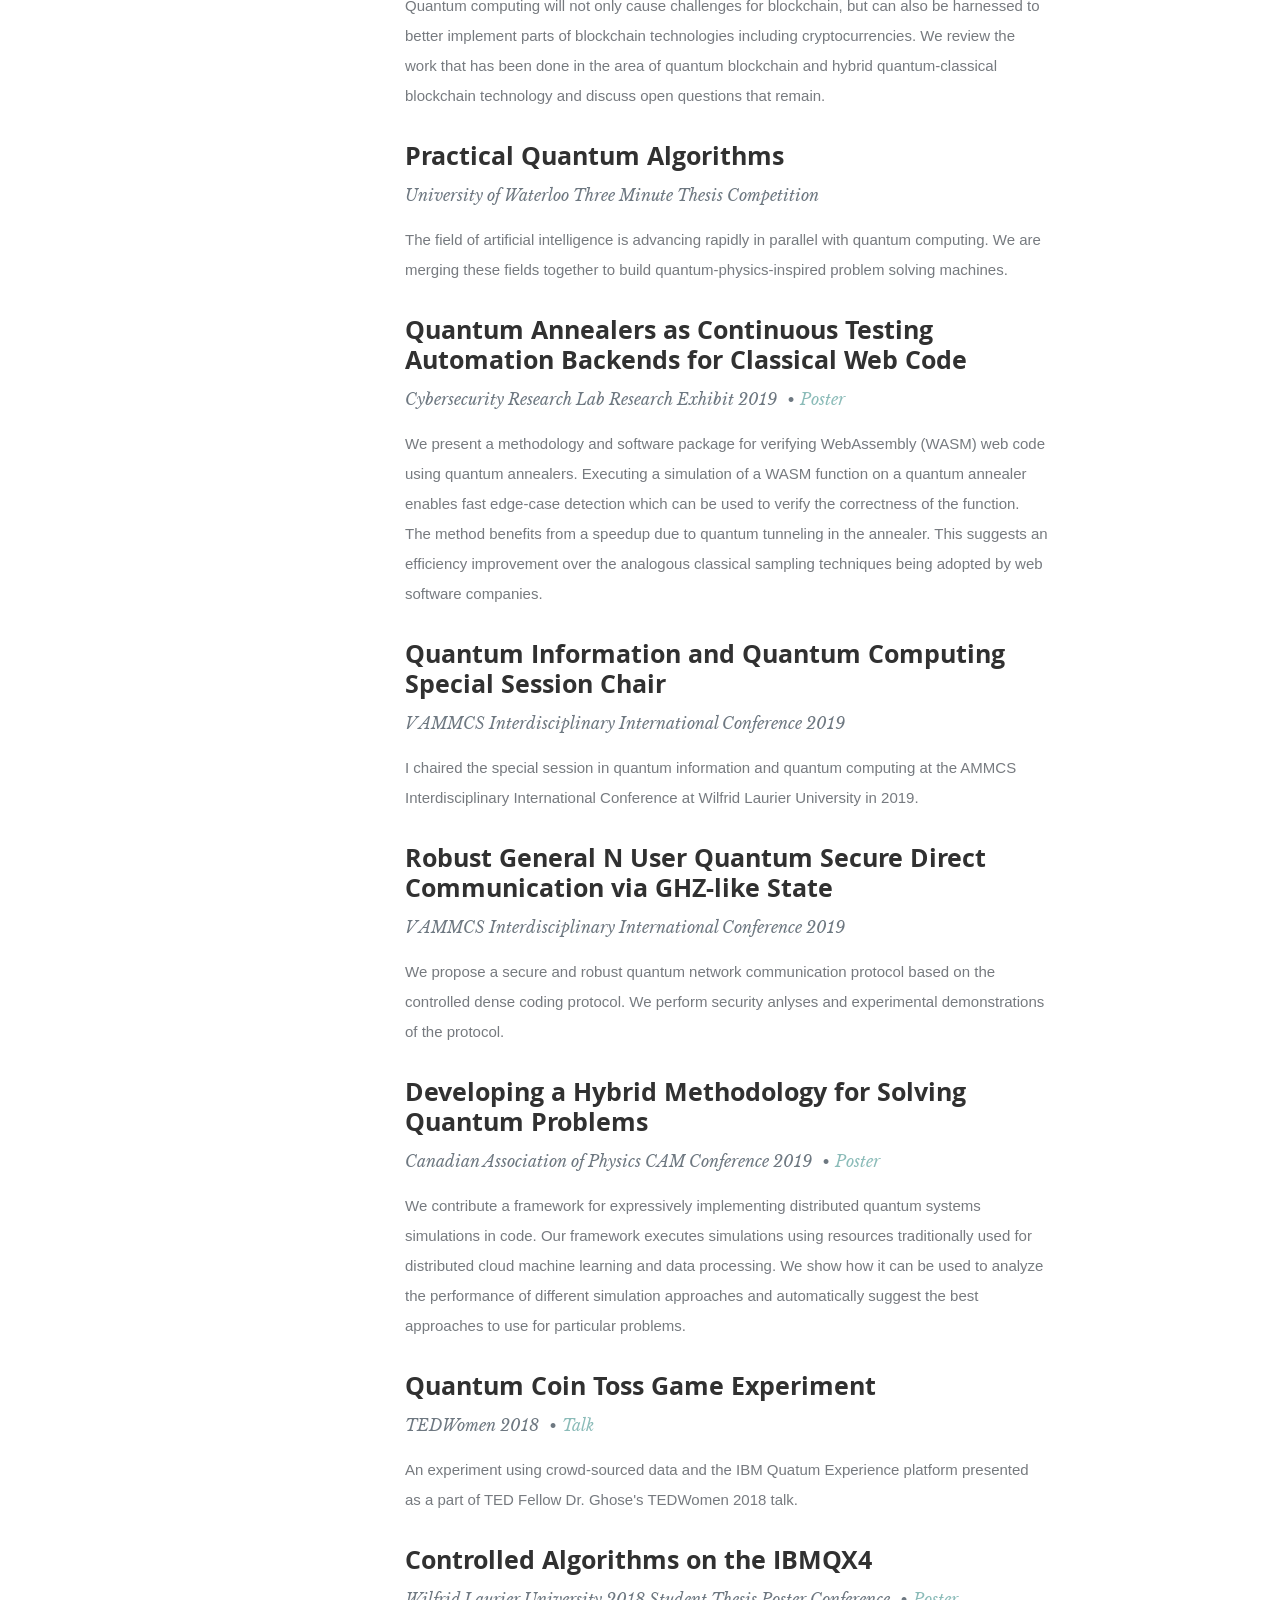
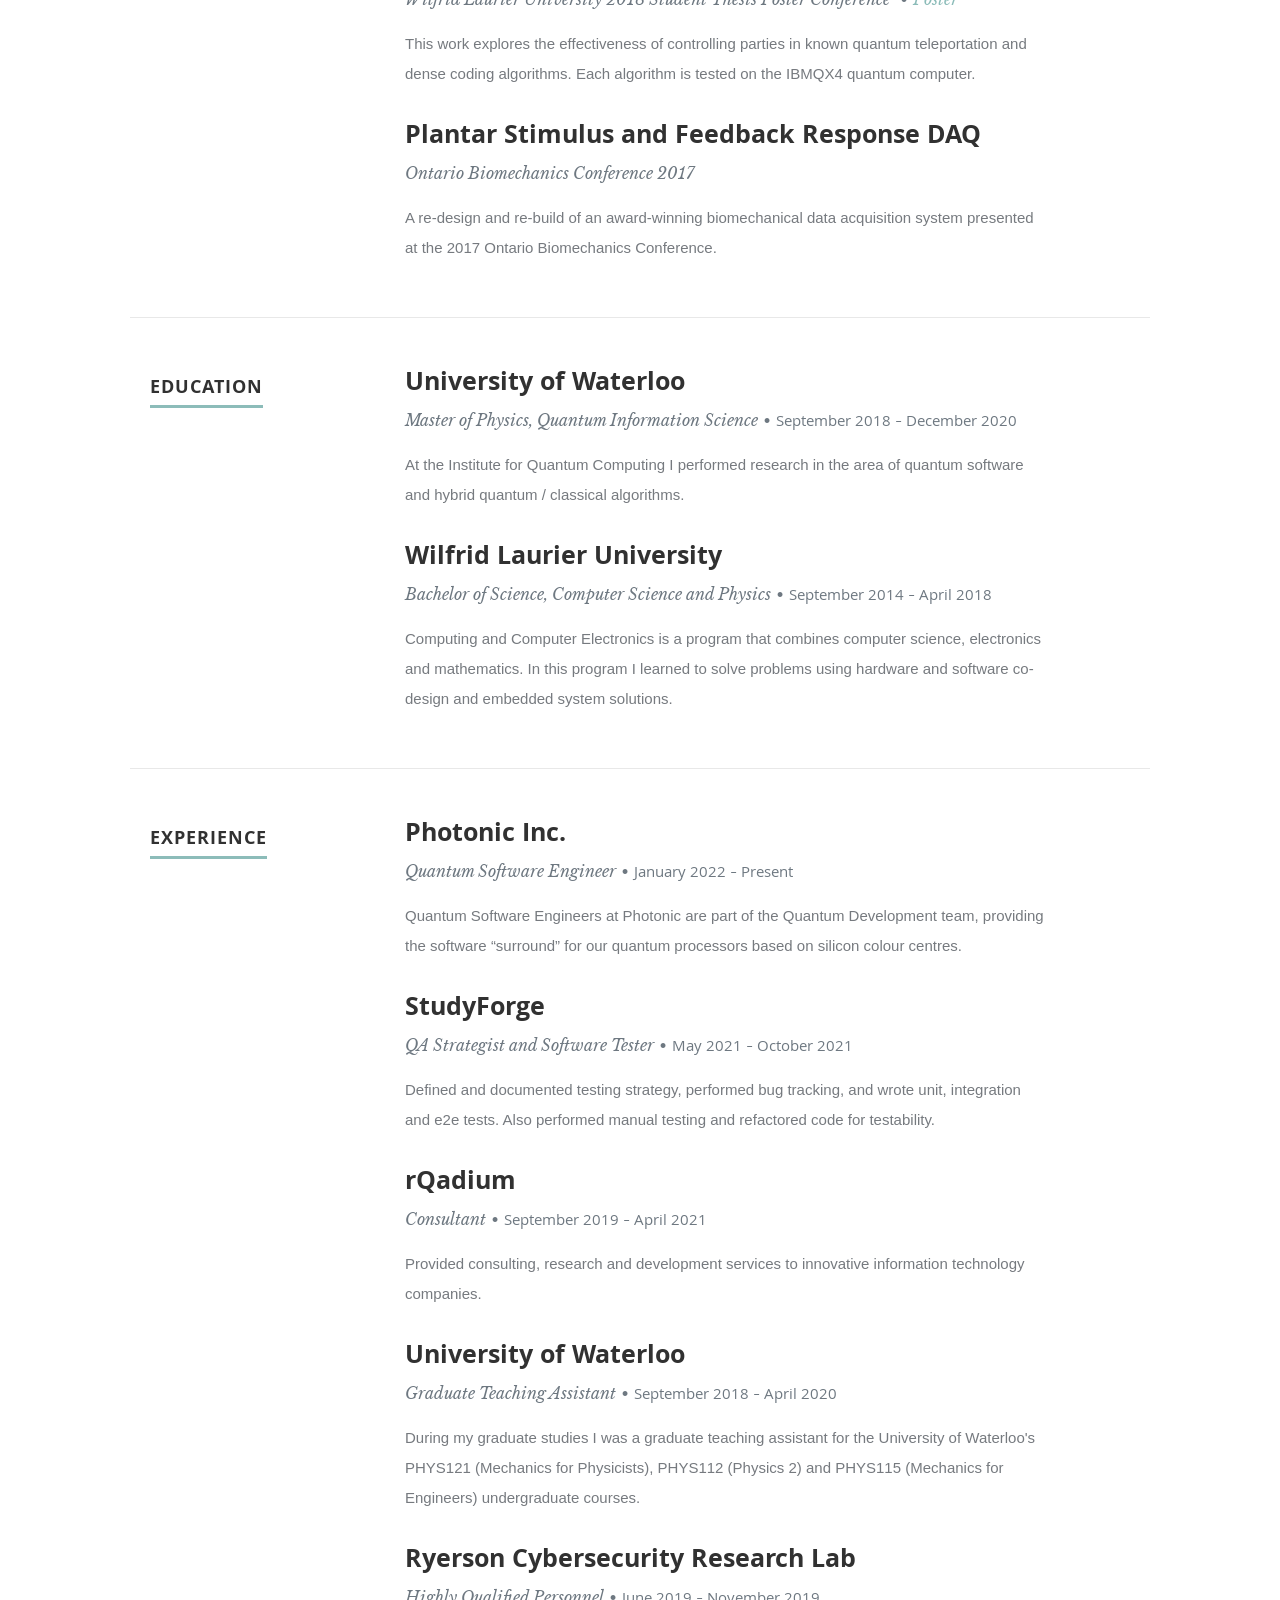
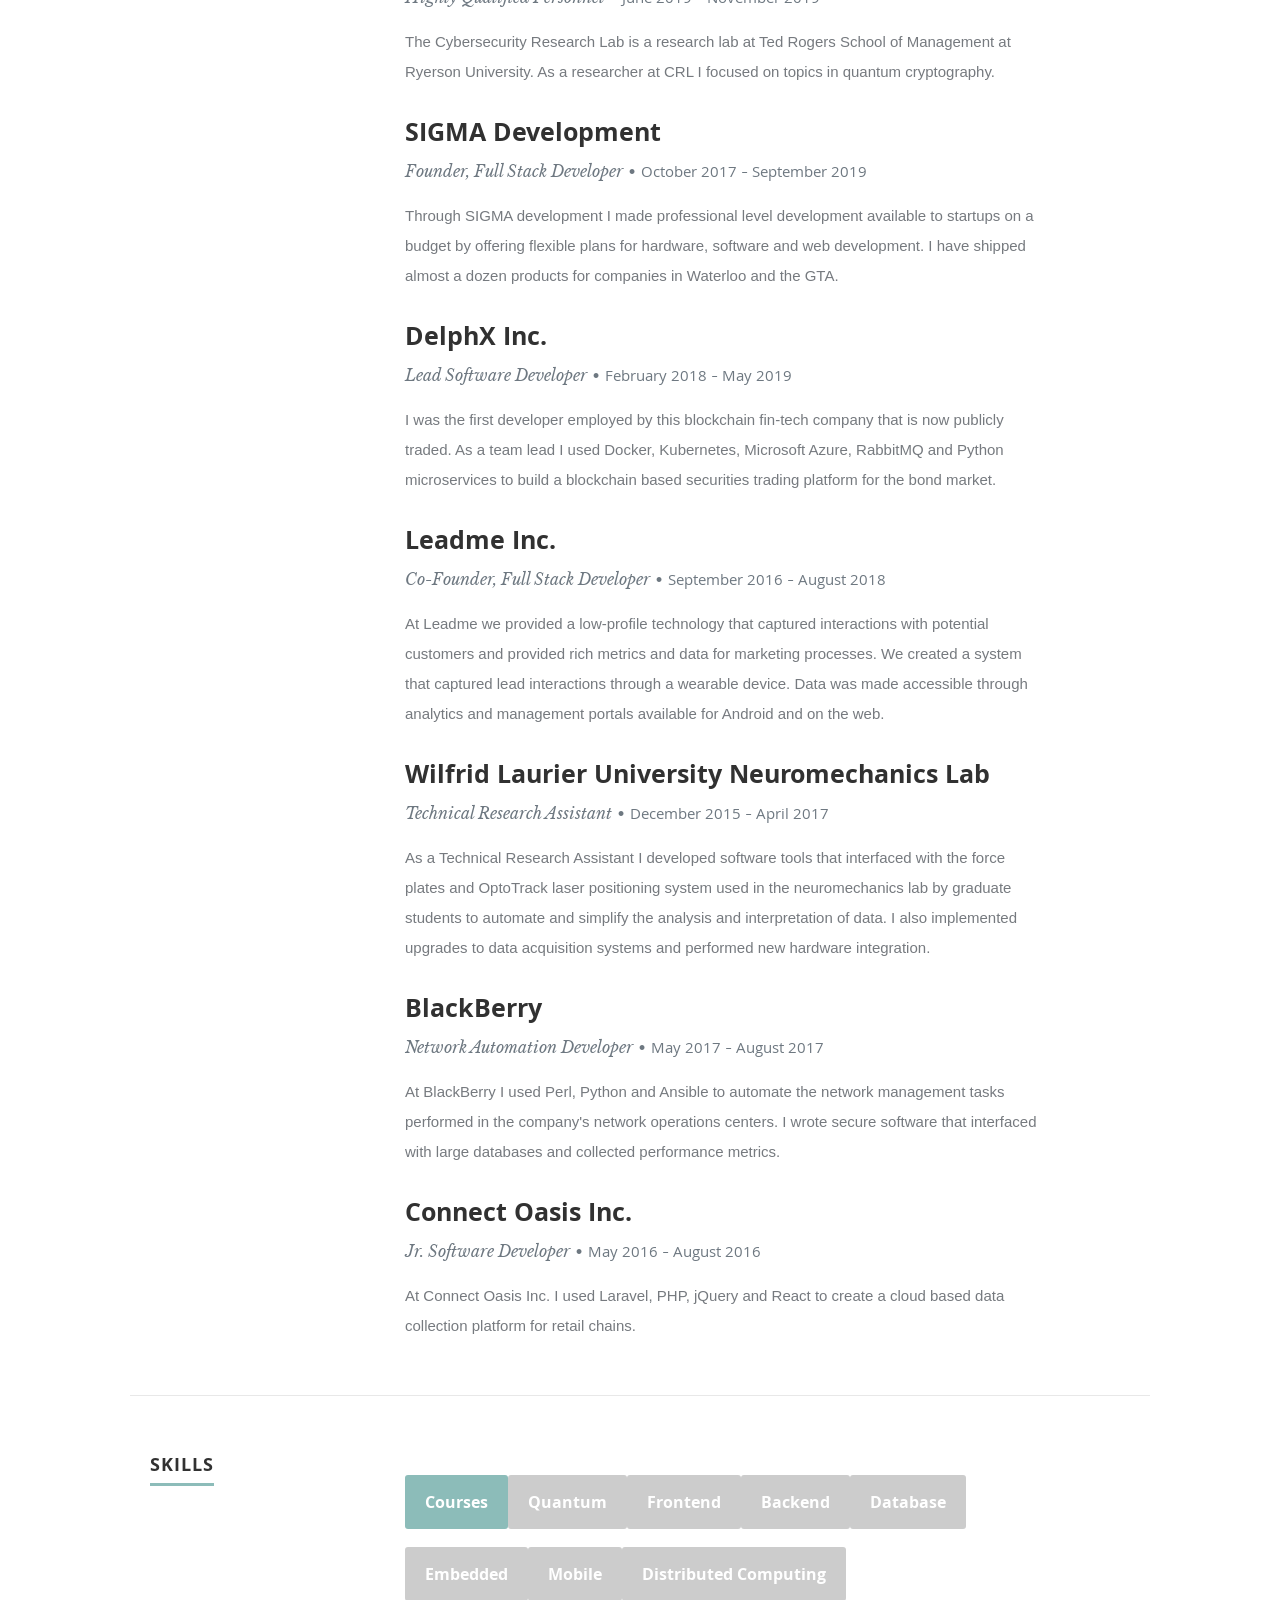
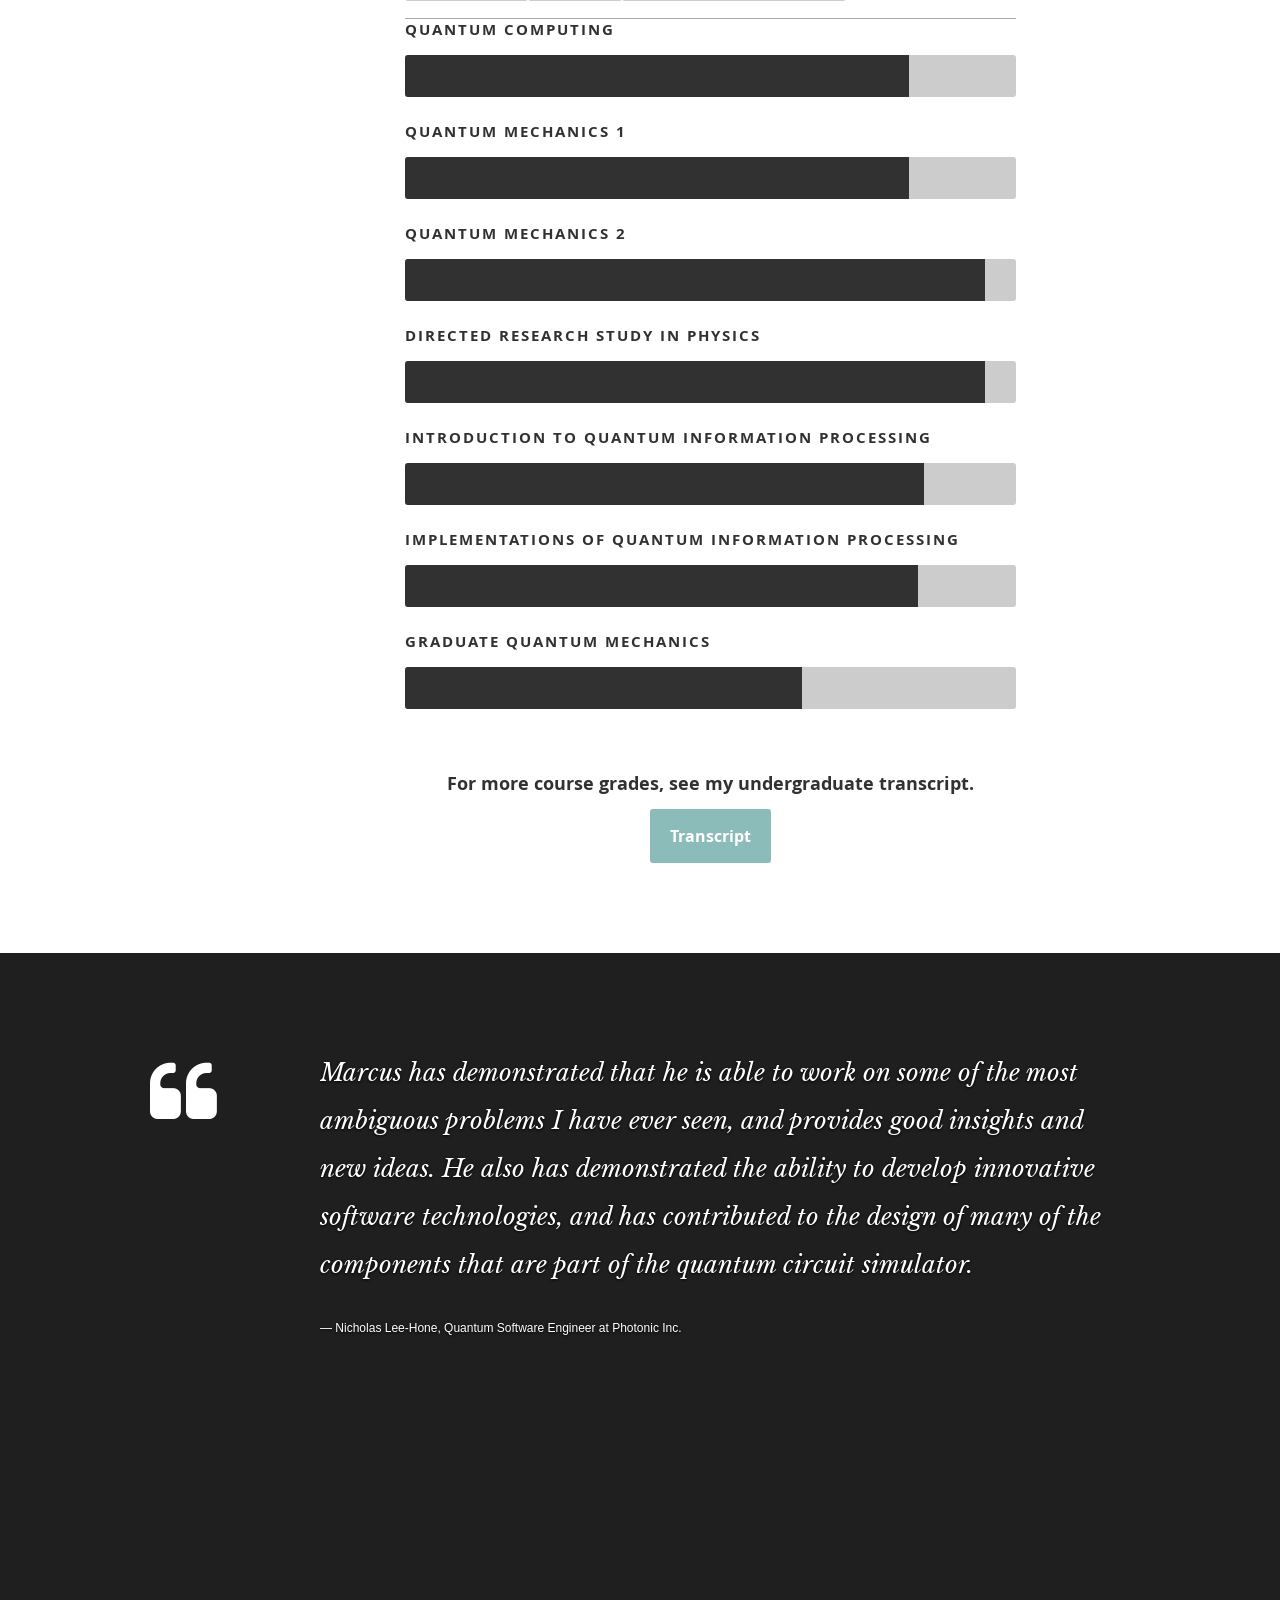
==== commit 93e6c66f: "Add testimonial" ====
--- a/index.html
+++ b/index.html
@@ -1 +1 @@
-<!doctype html><html lang="en"><head><meta charset="utf-8"><link rel="shortcut icon" href="/favicon.ico"><meta name="viewport" content="width=device-width,initial-scale=1,shrink-to-fit=no"><meta name="theme-color" content="#000000"><link rel="manifest" href="/manifest.json"><title>Marcus Edwards</title><link rel="stylesheet" href="/css/default.css"><link rel="stylesheet" href="/css/layout.css"><link rel="stylesheet" href="/css/media-queries.css"><link rel="stylesheet" href="/css/magnific-popup.css"><script src="/js/modernizr.js"></script><title>Sample resume</title><link href="/static/css/2.a29bad52.chunk.css" rel="stylesheet"><link href="/static/css/main.bf775af2.chunk.css" rel="stylesheet"></head><body><noscript>You need to enable JavaScript to run this app.</noscript><div id="root"></div><script src="https://ajax.googleapis.com/ajax/libs/jquery/1.10.2/jquery.min.js"></script><script>window.jQuery||document.write('<script src="js/jquery-1.10.2.min.js"><\/script>')</script><script type="text/javascript" src="js/jquery-migrate-1.2.1.min.js"></script><script src="js/jquery.flexslider.js"></script><script src="js/waypoints.js"></script><script src="js/jquery.fittext.js"></script><script src="js/magnific-popup.js"></script><script src="js/init.js"></script><script>!function(l){function e(e){for(var r,t,n=e[0],o=e[1],u=e[2],f=0,i=[];f<n.length;f++)t=n[f],p[t]&&i.push(p[t][0]),p[t]=0;for(r in o)Object.prototype.hasOwnProperty.call(o,r)&&(l[r]=o[r]);for(s&&s(e);i.length;)i.shift()();return c.push.apply(c,u||[]),a()}function a(){for(var e,r=0;r<c.length;r++){for(var t=c[r],n=!0,o=1;o<t.length;o++){var u=t[o];0!==p[u]&&(n=!1)}n&&(c.splice(r--,1),e=f(f.s=t[0]))}return e}var t={},p={1:0},c=[];function f(e){if(t[e])return t[e].exports;var r=t[e]={i:e,l:!1,exports:{}};return l[e].call(r.exports,r,r.exports,f),r.l=!0,r.exports}f.m=l,f.c=t,f.d=function(e,r,t){f.o(e,r)||Object.defineProperty(e,r,{enumerable:!0,get:t})},f.r=function(e){"undefined"!=typeof Symbol&&Symbol.toStringTag&&Object.defineProperty(e,Symbol.toStringTag,{value:"Module"}),Object.defineProperty(e,"__esModule",{value:!0})},f.t=function(r,e){if(1&e&&(r=f(r)),8&e)return r;if(4&e&&"object"==typeof r&&r&&r.__esModule)return r;var t=Object.create(null);if(f.r(t),Object.defineProperty(t,"default",{enumerable:!0,value:r}),2&e&&"string"!=typeof r)for(var n in r)f.d(t,n,function(e){return r[e]}.bind(null,n));return t},f.n=function(e){var r=e&&e.__esModule?function(){return e.default}:function(){return e};return f.d(r,"a",r),r},f.o=function(e,r){return Object.prototype.hasOwnProperty.call(e,r)},f.p="/";var r=window.webpackJsonp=window.webpackJsonp||[],n=r.push.bind(r);r.push=e,r=r.slice();for(var o=0;o<r.length;o++)e(r[o]);var s=n;a()}([])</script><script src="/static/js/2.1a0efdb0.chunk.js"></script><script src="/static/js/main.18c0f683.chunk.js"></script></body></html>+<!doctype html><html lang="en"><head><meta charset="utf-8"><link rel="shortcut icon" href="/favicon.ico"><meta name="viewport" content="width=device-width,initial-scale=1,shrink-to-fit=no"><meta name="theme-color" content="#000000"><link rel="manifest" href="/manifest.json"><title>Marcus Edwards</title><link rel="stylesheet" href="/css/default.css"><link rel="stylesheet" href="/css/layout.css"><link rel="stylesheet" href="/css/media-queries.css"><link rel="stylesheet" href="/css/magnific-popup.css"><script src="/js/modernizr.js"></script><title>Sample resume</title><link href="/static/css/2.a29bad52.chunk.css" rel="stylesheet"><link href="/static/css/main.bf775af2.chunk.css" rel="stylesheet"></head><body><noscript>You need to enable JavaScript to run this app.</noscript><div id="root"></div><script src="https://ajax.googleapis.com/ajax/libs/jquery/1.10.2/jquery.min.js"></script><script>window.jQuery||document.write('<script src="js/jquery-1.10.2.min.js"><\/script>')</script><script type="text/javascript" src="js/jquery-migrate-1.2.1.min.js"></script><script src="js/jquery.flexslider.js"></script><script src="js/waypoints.js"></script><script src="js/jquery.fittext.js"></script><script src="js/magnific-popup.js"></script><script src="js/init.js"></script><script>!function(l){function e(e){for(var r,t,n=e[0],o=e[1],u=e[2],f=0,i=[];f<n.length;f++)t=n[f],p[t]&&i.push(p[t][0]),p[t]=0;for(r in o)Object.prototype.hasOwnProperty.call(o,r)&&(l[r]=o[r]);for(s&&s(e);i.length;)i.shift()();return c.push.apply(c,u||[]),a()}function a(){for(var e,r=0;r<c.length;r++){for(var t=c[r],n=!0,o=1;o<t.length;o++){var u=t[o];0!==p[u]&&(n=!1)}n&&(c.splice(r--,1),e=f(f.s=t[0]))}return e}var t={},p={1:0},c=[];function f(e){if(t[e])return t[e].exports;var r=t[e]={i:e,l:!1,exports:{}};return l[e].call(r.exports,r,r.exports,f),r.l=!0,r.exports}f.m=l,f.c=t,f.d=function(e,r,t){f.o(e,r)||Object.defineProperty(e,r,{enumerable:!0,get:t})},f.r=function(e){"undefined"!=typeof Symbol&&Symbol.toStringTag&&Object.defineProperty(e,Symbol.toStringTag,{value:"Module"}),Object.defineProperty(e,"__esModule",{value:!0})},f.t=function(r,e){if(1&e&&(r=f(r)),8&e)return r;if(4&e&&"object"==typeof r&&r&&r.__esModule)return r;var t=Object.create(null);if(f.r(t),Object.defineProperty(t,"default",{enumerable:!0,value:r}),2&e&&"string"!=typeof r)for(var n in r)f.d(t,n,function(e){return r[e]}.bind(null,n));return t},f.n=function(e){var r=e&&e.__esModule?function(){return e.default}:function(){return e};return f.d(r,"a",r),r},f.o=function(e,r){return Object.prototype.hasOwnProperty.call(e,r)},f.p="/";var r=window.webpackJsonp=window.webpackJsonp||[],n=r.push.bind(r);r.push=e,r=r.slice();for(var o=0;o<r.length;o++)e(r[o]);var s=n;a()}([])</script><script src="/static/js/2.1a0efdb0.chunk.js"></script><script src="/static/js/main.fcedddda.chunk.js"></script></body></html>
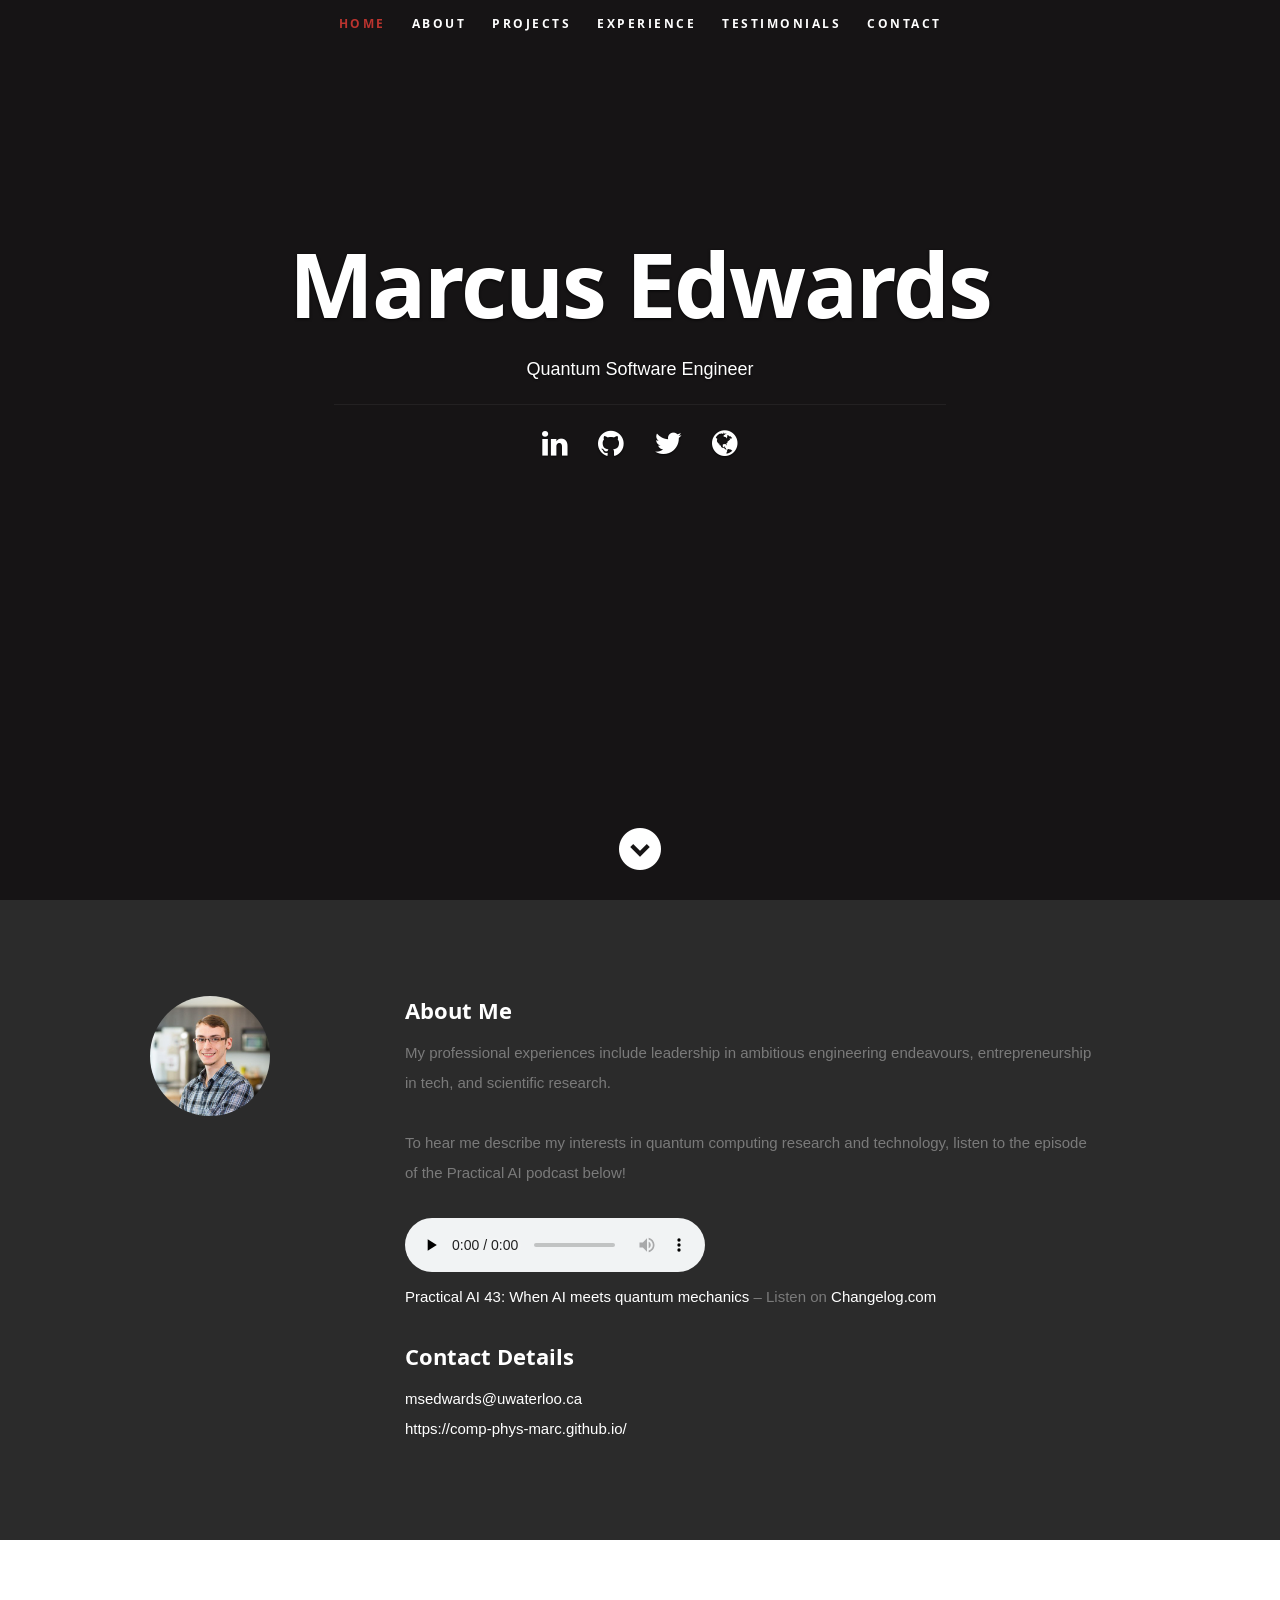
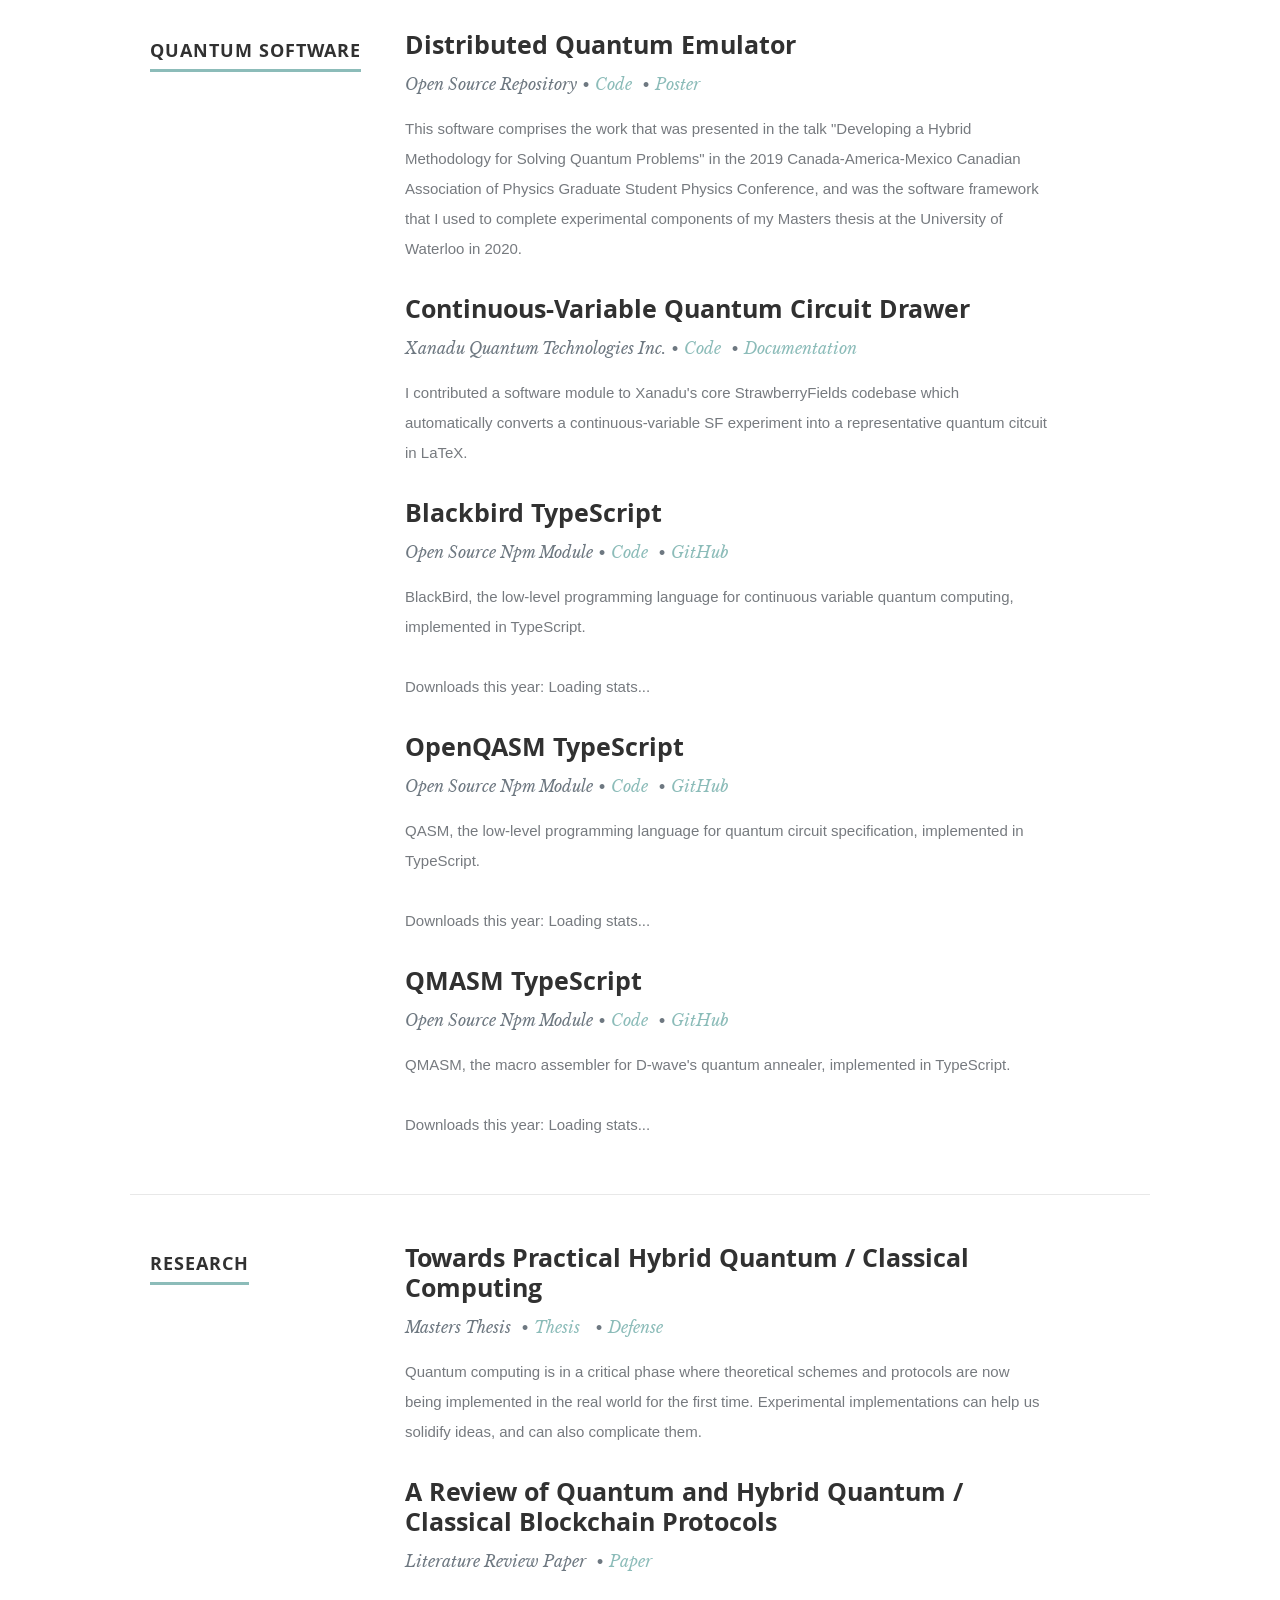
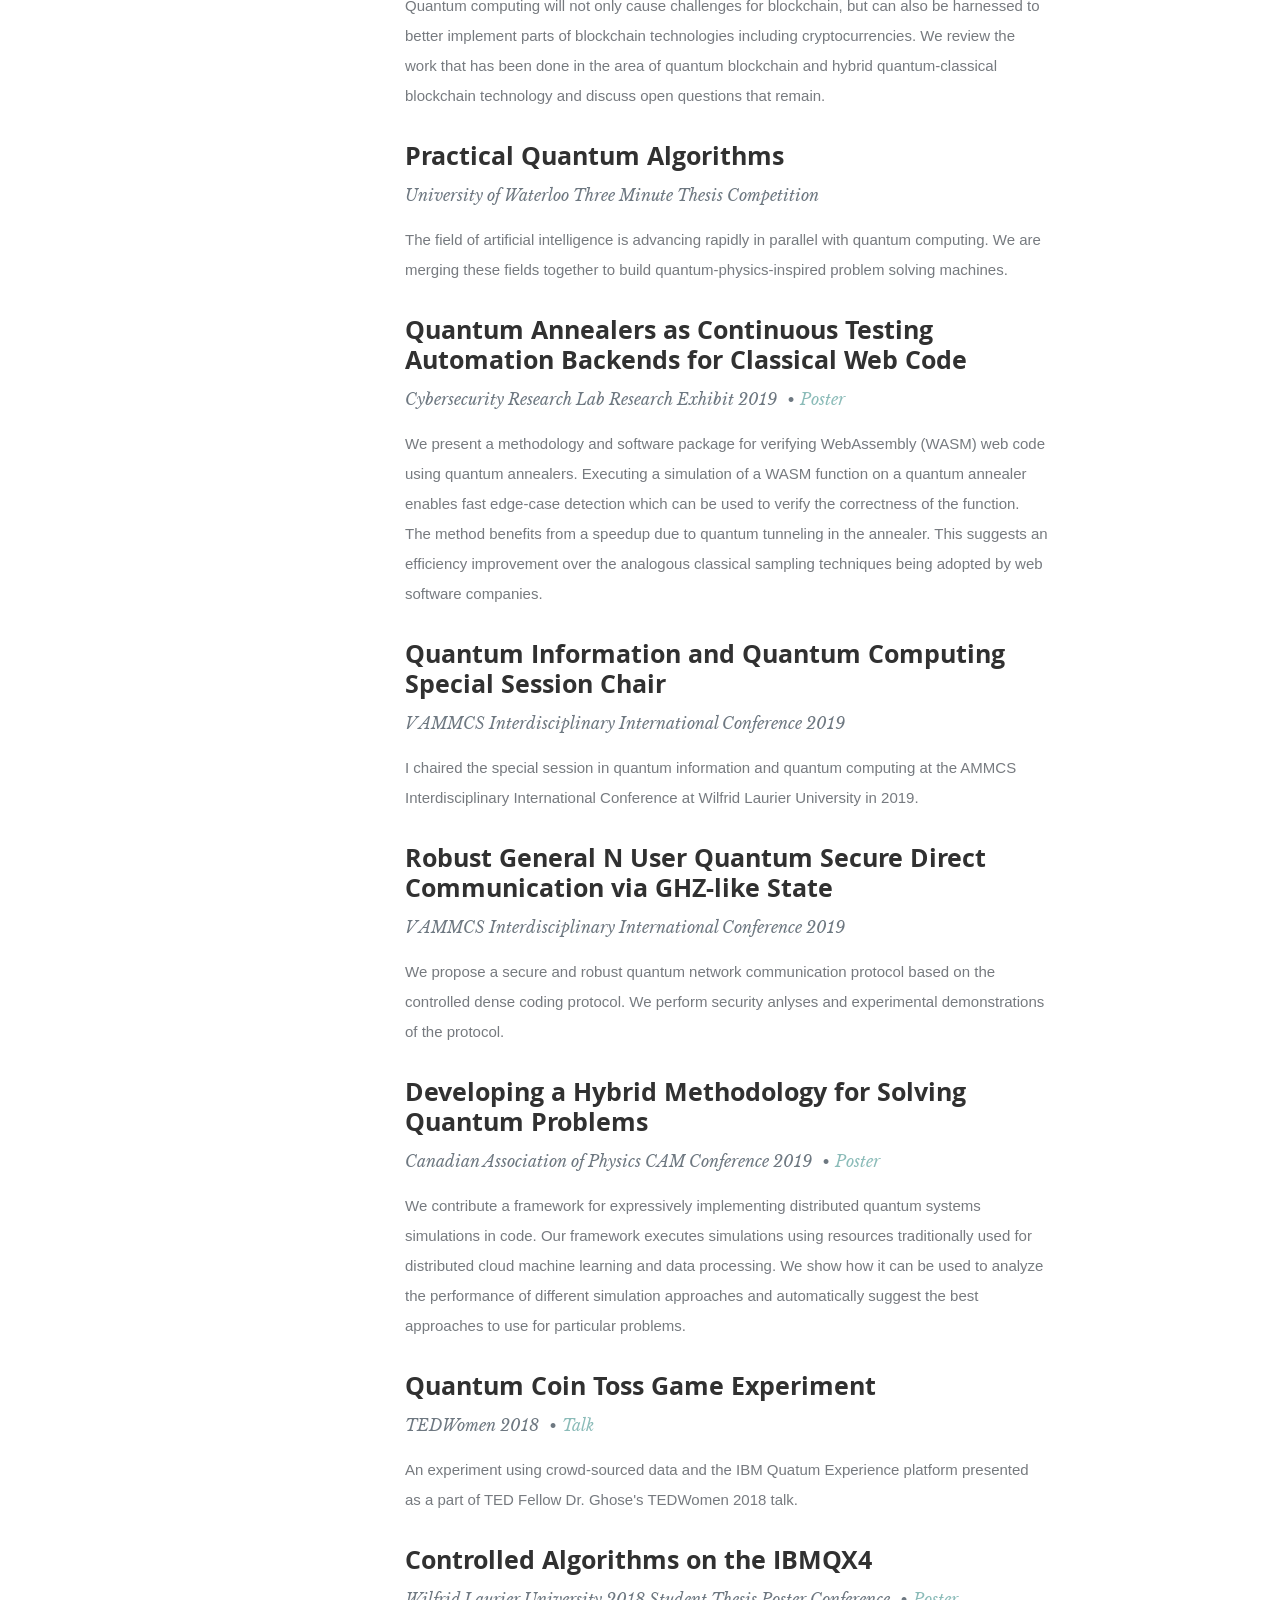
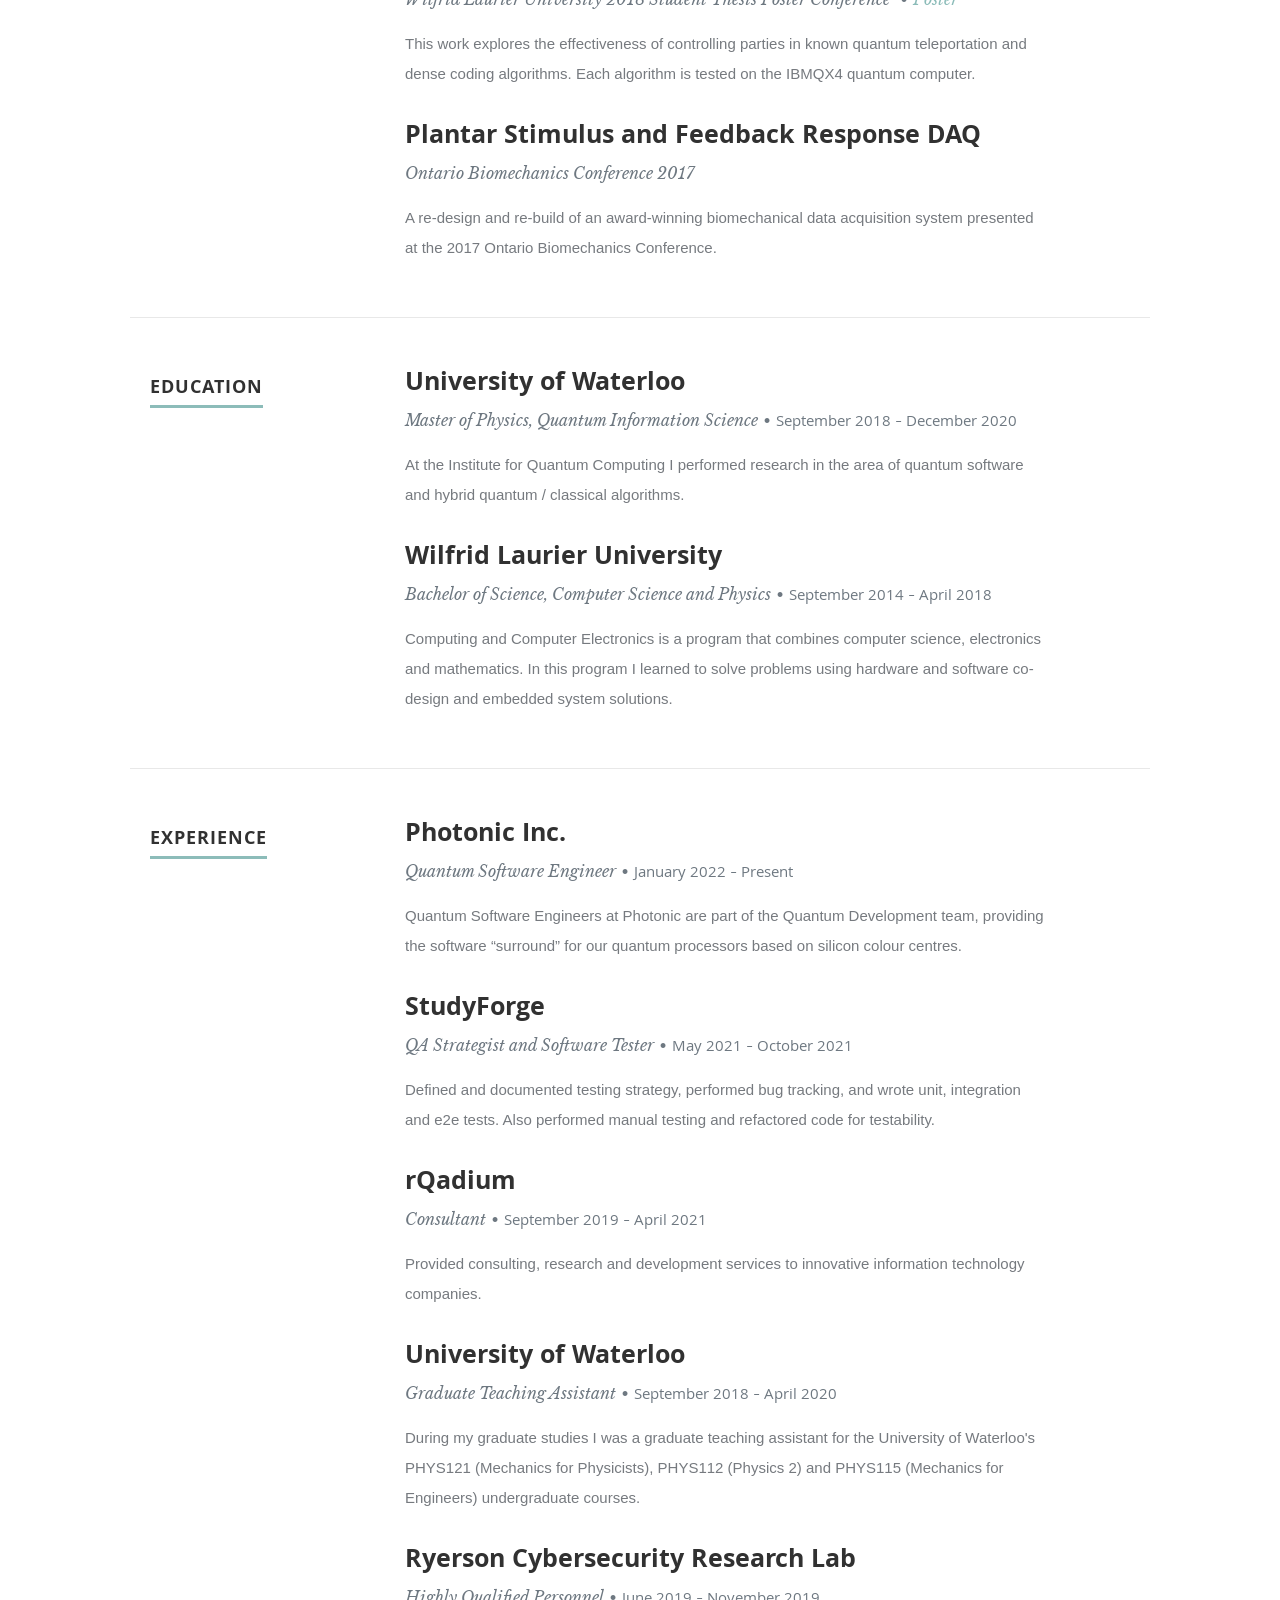
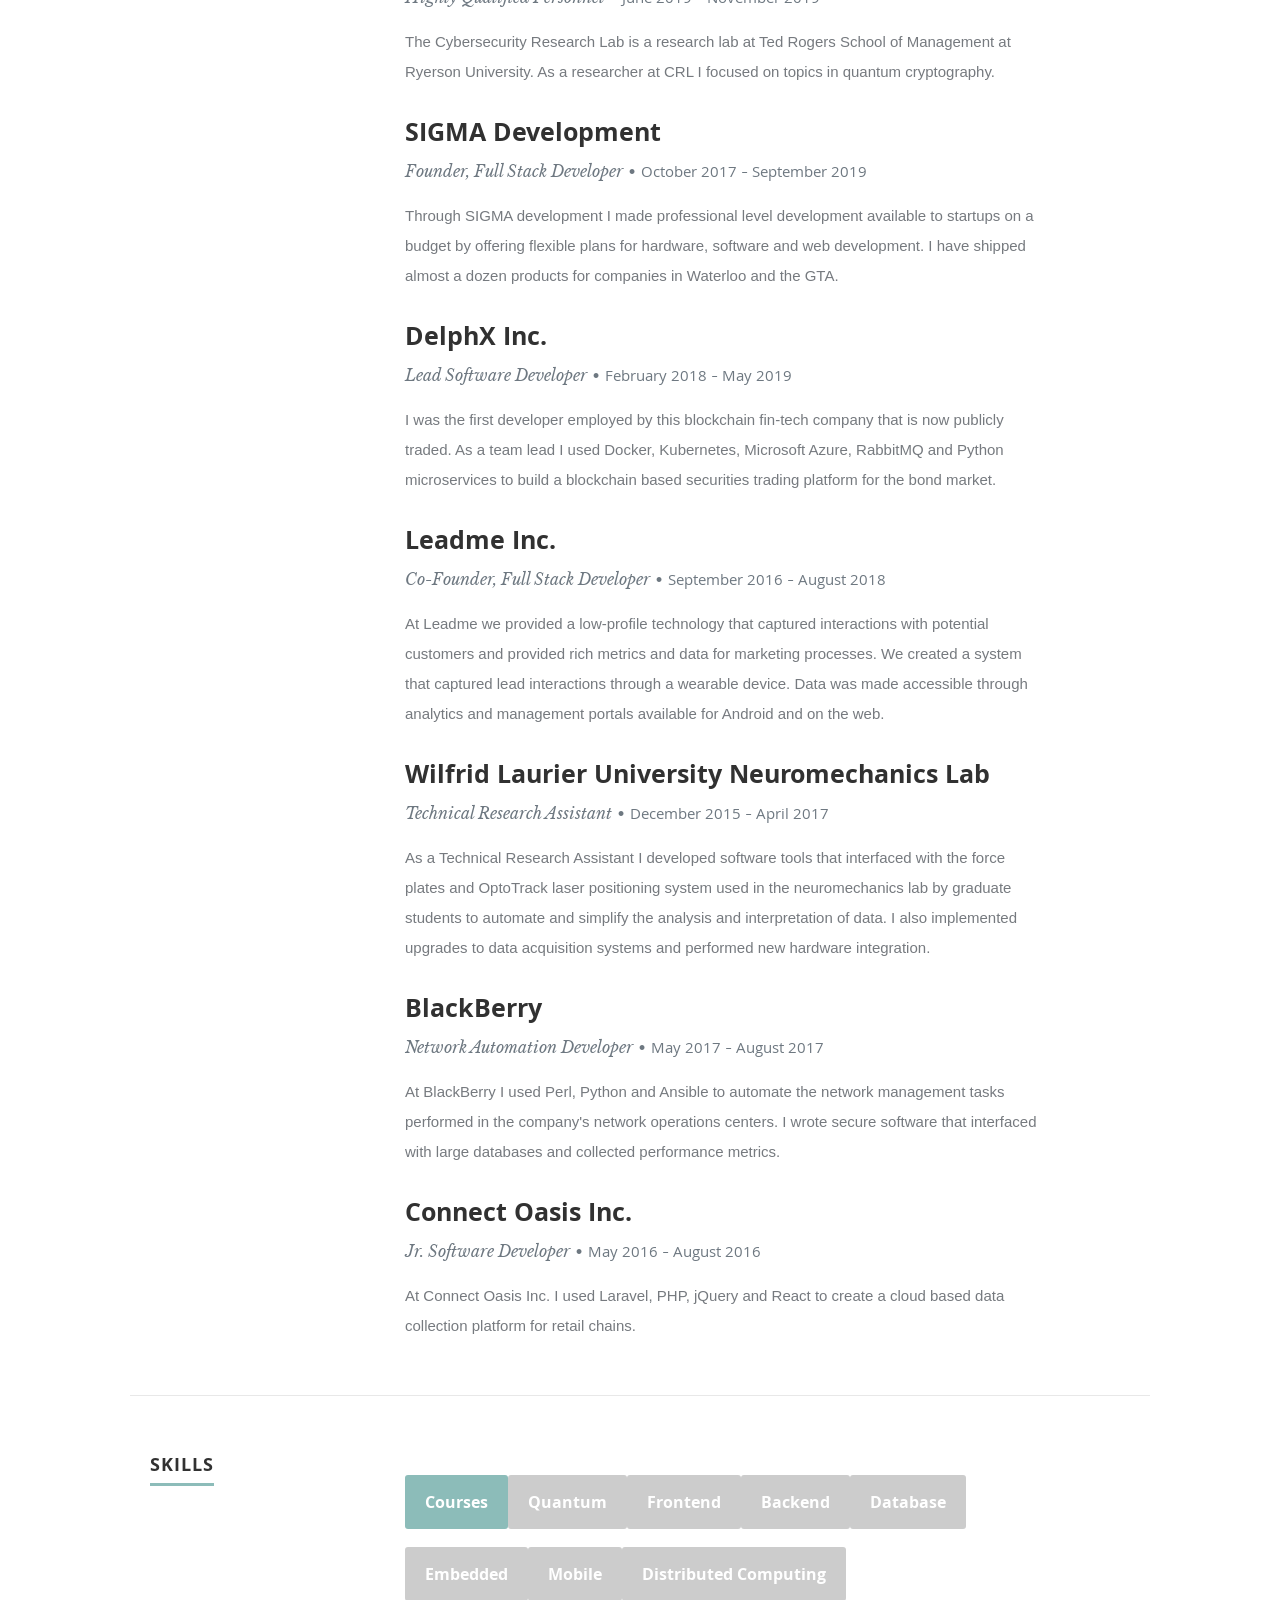
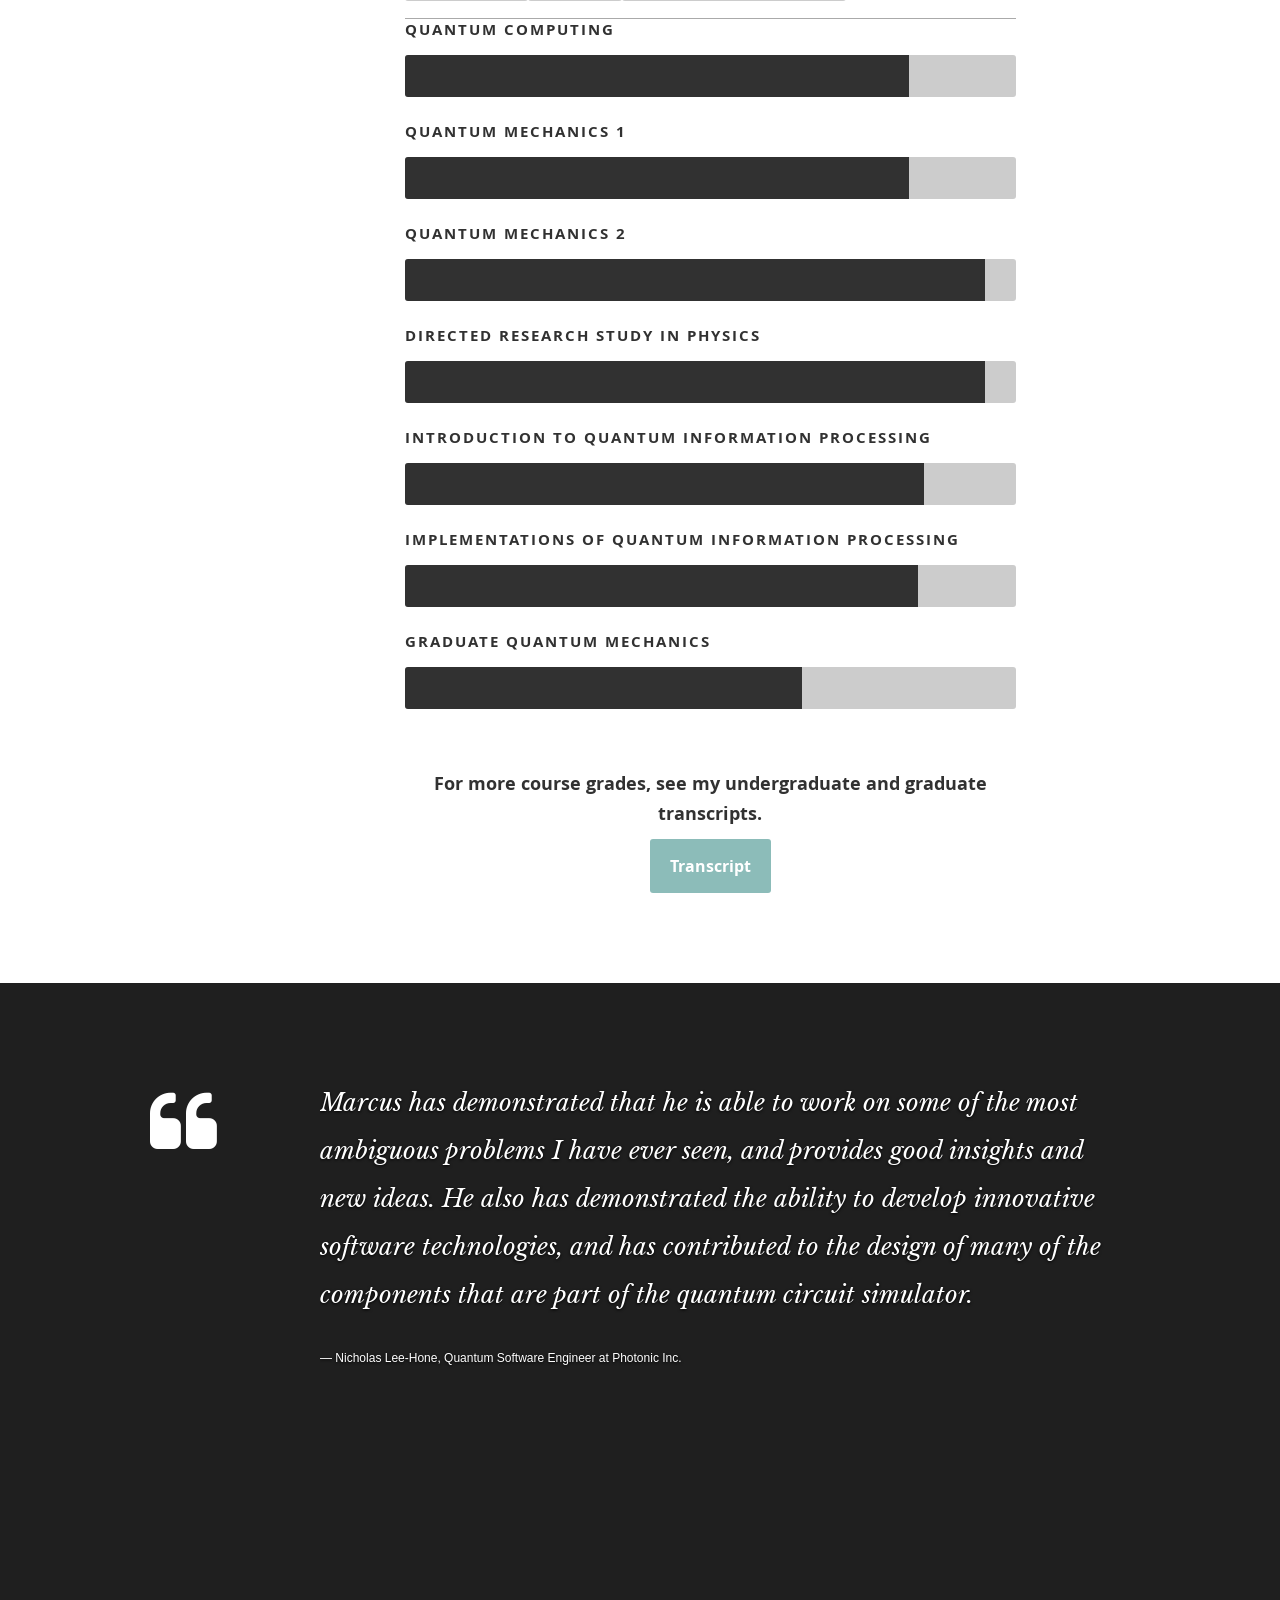
==== commit 536aeeb7: "Update transcripts link" ====
--- a/index.html
+++ b/index.html
@@ -1 +1 @@
-<!doctype html><html lang="en"><head><meta charset="utf-8"><link rel="shortcut icon" href="/favicon.ico"><meta name="viewport" content="width=device-width,initial-scale=1,shrink-to-fit=no"><meta name="theme-color" content="#000000"><link rel="manifest" href="/manifest.json"><title>Marcus Edwards</title><link rel="stylesheet" href="/css/default.css"><link rel="stylesheet" href="/css/layout.css"><link rel="stylesheet" href="/css/media-queries.css"><link rel="stylesheet" href="/css/magnific-popup.css"><script src="/js/modernizr.js"></script><title>Sample resume</title><link href="/static/css/2.a29bad52.chunk.css" rel="stylesheet"><link href="/static/css/main.bf775af2.chunk.css" rel="stylesheet"></head><body><noscript>You need to enable JavaScript to run this app.</noscript><div id="root"></div><script src="https://ajax.googleapis.com/ajax/libs/jquery/1.10.2/jquery.min.js"></script><script>window.jQuery||document.write('<script src="js/jquery-1.10.2.min.js"><\/script>')</script><script type="text/javascript" src="js/jquery-migrate-1.2.1.min.js"></script><script src="js/jquery.flexslider.js"></script><script src="js/waypoints.js"></script><script src="js/jquery.fittext.js"></script><script src="js/magnific-popup.js"></script><script src="js/init.js"></script><script>!function(l){function e(e){for(var r,t,n=e[0],o=e[1],u=e[2],f=0,i=[];f<n.length;f++)t=n[f],p[t]&&i.push(p[t][0]),p[t]=0;for(r in o)Object.prototype.hasOwnProperty.call(o,r)&&(l[r]=o[r]);for(s&&s(e);i.length;)i.shift()();return c.push.apply(c,u||[]),a()}function a(){for(var e,r=0;r<c.length;r++){for(var t=c[r],n=!0,o=1;o<t.length;o++){var u=t[o];0!==p[u]&&(n=!1)}n&&(c.splice(r--,1),e=f(f.s=t[0]))}return e}var t={},p={1:0},c=[];function f(e){if(t[e])return t[e].exports;var r=t[e]={i:e,l:!1,exports:{}};return l[e].call(r.exports,r,r.exports,f),r.l=!0,r.exports}f.m=l,f.c=t,f.d=function(e,r,t){f.o(e,r)||Object.defineProperty(e,r,{enumerable:!0,get:t})},f.r=function(e){"undefined"!=typeof Symbol&&Symbol.toStringTag&&Object.defineProperty(e,Symbol.toStringTag,{value:"Module"}),Object.defineProperty(e,"__esModule",{value:!0})},f.t=function(r,e){if(1&e&&(r=f(r)),8&e)return r;if(4&e&&"object"==typeof r&&r&&r.__esModule)return r;var t=Object.create(null);if(f.r(t),Object.defineProperty(t,"default",{enumerable:!0,value:r}),2&e&&"string"!=typeof r)for(var n in r)f.d(t,n,function(e){return r[e]}.bind(null,n));return t},f.n=function(e){var r=e&&e.__esModule?function(){return e.default}:function(){return e};return f.d(r,"a",r),r},f.o=function(e,r){return Object.prototype.hasOwnProperty.call(e,r)},f.p="/";var r=window.webpackJsonp=window.webpackJsonp||[],n=r.push.bind(r);r.push=e,r=r.slice();for(var o=0;o<r.length;o++)e(r[o]);var s=n;a()}([])</script><script src="/static/js/2.1a0efdb0.chunk.js"></script><script src="/static/js/main.fcedddda.chunk.js"></script></body></html>+<!doctype html><html lang="en"><head><meta charset="utf-8"><link rel="shortcut icon" href="/favicon.ico"><meta name="viewport" content="width=device-width,initial-scale=1,shrink-to-fit=no"><meta name="theme-color" content="#000000"><link rel="manifest" href="/manifest.json"><title>Marcus Edwards</title><link rel="stylesheet" href="/css/default.css"><link rel="stylesheet" href="/css/layout.css"><link rel="stylesheet" href="/css/media-queries.css"><link rel="stylesheet" href="/css/magnific-popup.css"><script src="/js/modernizr.js"></script><title>Sample resume</title><link href="/static/css/2.a29bad52.chunk.css" rel="stylesheet"><link href="/static/css/main.bf775af2.chunk.css" rel="stylesheet"></head><body><noscript>You need to enable JavaScript to run this app.</noscript><div id="root"></div><script src="https://ajax.googleapis.com/ajax/libs/jquery/1.10.2/jquery.min.js"></script><script>window.jQuery||document.write('<script src="js/jquery-1.10.2.min.js"><\/script>')</script><script type="text/javascript" src="js/jquery-migrate-1.2.1.min.js"></script><script src="js/jquery.flexslider.js"></script><script src="js/waypoints.js"></script><script src="js/jquery.fittext.js"></script><script src="js/magnific-popup.js"></script><script src="js/init.js"></script><script>!function(l){function e(e){for(var r,t,n=e[0],o=e[1],u=e[2],f=0,i=[];f<n.length;f++)t=n[f],p[t]&&i.push(p[t][0]),p[t]=0;for(r in o)Object.prototype.hasOwnProperty.call(o,r)&&(l[r]=o[r]);for(s&&s(e);i.length;)i.shift()();return c.push.apply(c,u||[]),a()}function a(){for(var e,r=0;r<c.length;r++){for(var t=c[r],n=!0,o=1;o<t.length;o++){var u=t[o];0!==p[u]&&(n=!1)}n&&(c.splice(r--,1),e=f(f.s=t[0]))}return e}var t={},p={1:0},c=[];function f(e){if(t[e])return t[e].exports;var r=t[e]={i:e,l:!1,exports:{}};return l[e].call(r.exports,r,r.exports,f),r.l=!0,r.exports}f.m=l,f.c=t,f.d=function(e,r,t){f.o(e,r)||Object.defineProperty(e,r,{enumerable:!0,get:t})},f.r=function(e){"undefined"!=typeof Symbol&&Symbol.toStringTag&&Object.defineProperty(e,Symbol.toStringTag,{value:"Module"}),Object.defineProperty(e,"__esModule",{value:!0})},f.t=function(r,e){if(1&e&&(r=f(r)),8&e)return r;if(4&e&&"object"==typeof r&&r&&r.__esModule)return r;var t=Object.create(null);if(f.r(t),Object.defineProperty(t,"default",{enumerable:!0,value:r}),2&e&&"string"!=typeof r)for(var n in r)f.d(t,n,function(e){return r[e]}.bind(null,n));return t},f.n=function(e){var r=e&&e.__esModule?function(){return e.default}:function(){return e};return f.d(r,"a",r),r},f.o=function(e,r){return Object.prototype.hasOwnProperty.call(e,r)},f.p="/";var r=window.webpackJsonp=window.webpackJsonp||[],n=r.push.bind(r);r.push=e,r=r.slice();for(var o=0;o<r.length;o++)e(r[o]);var s=n;a()}([])</script><script src="/static/js/2.1a0efdb0.chunk.js"></script><script src="/static/js/main.6a4884fa.chunk.js"></script></body></html>
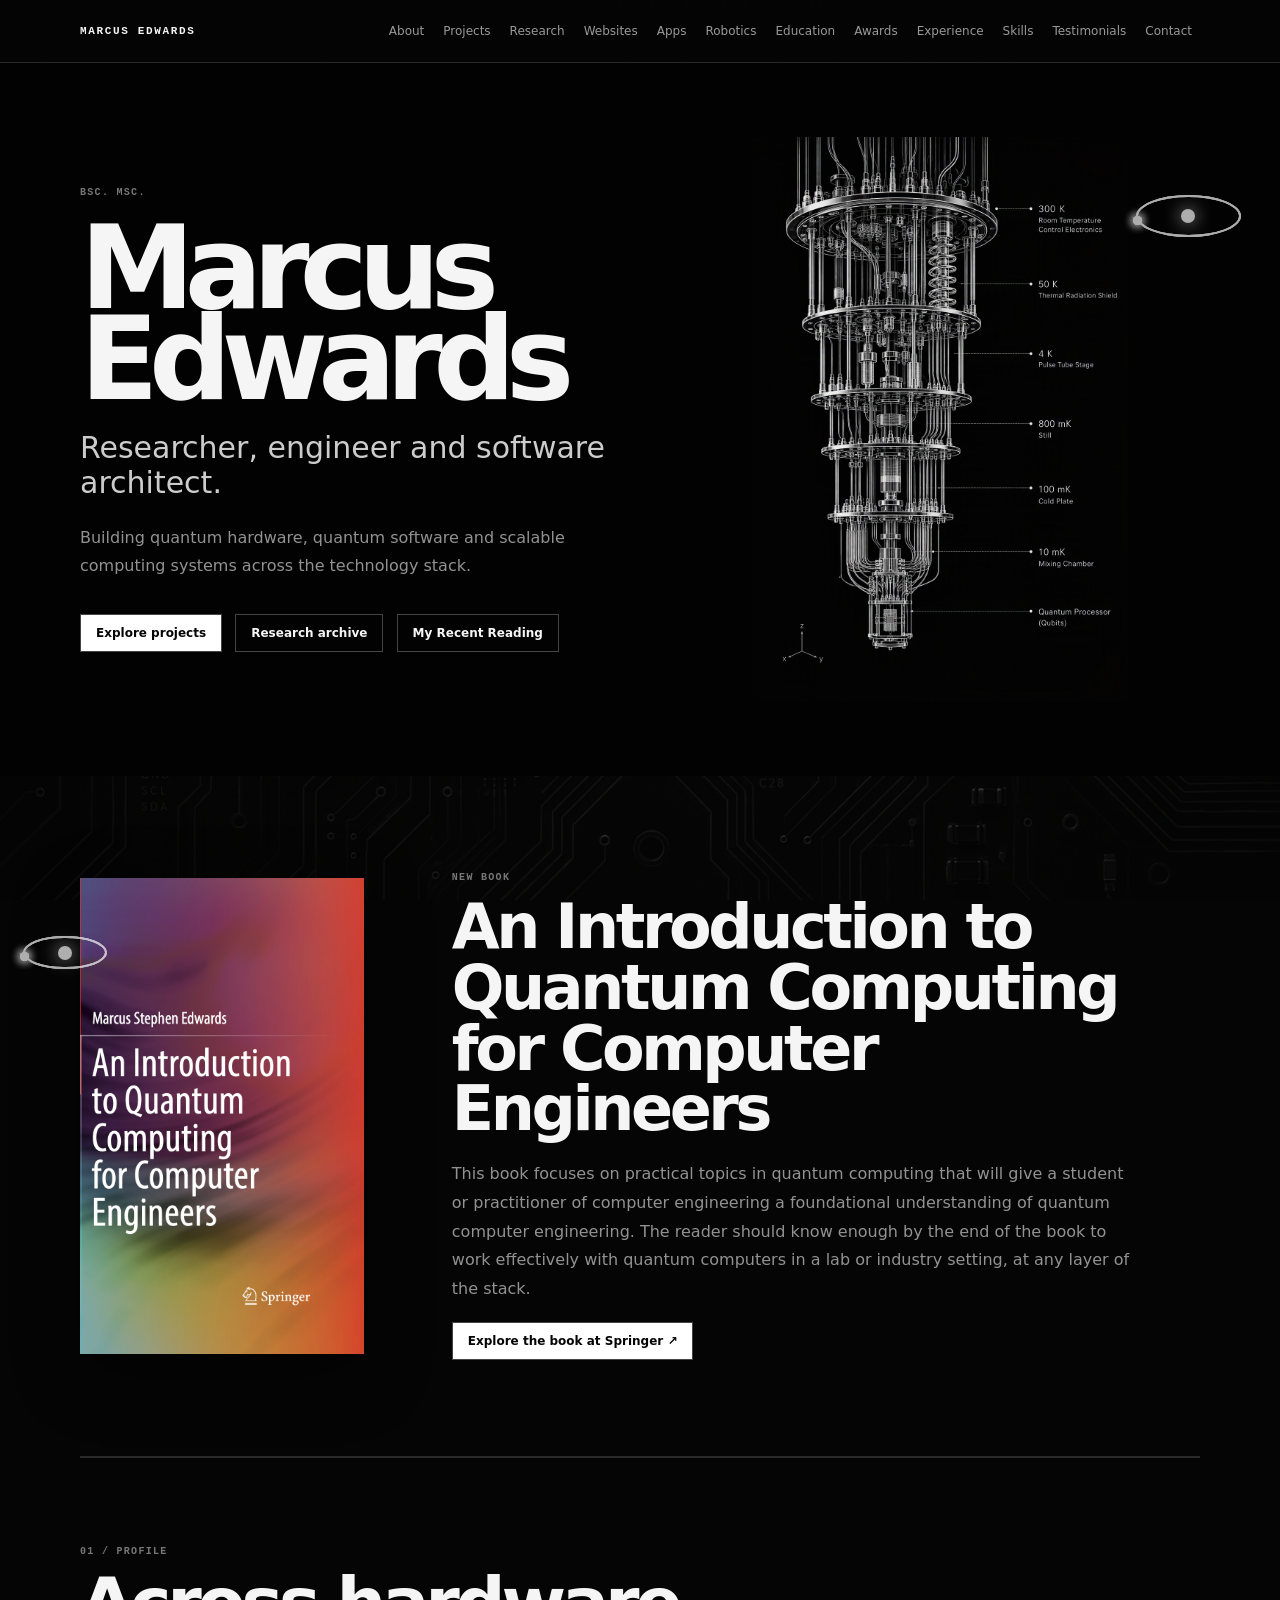
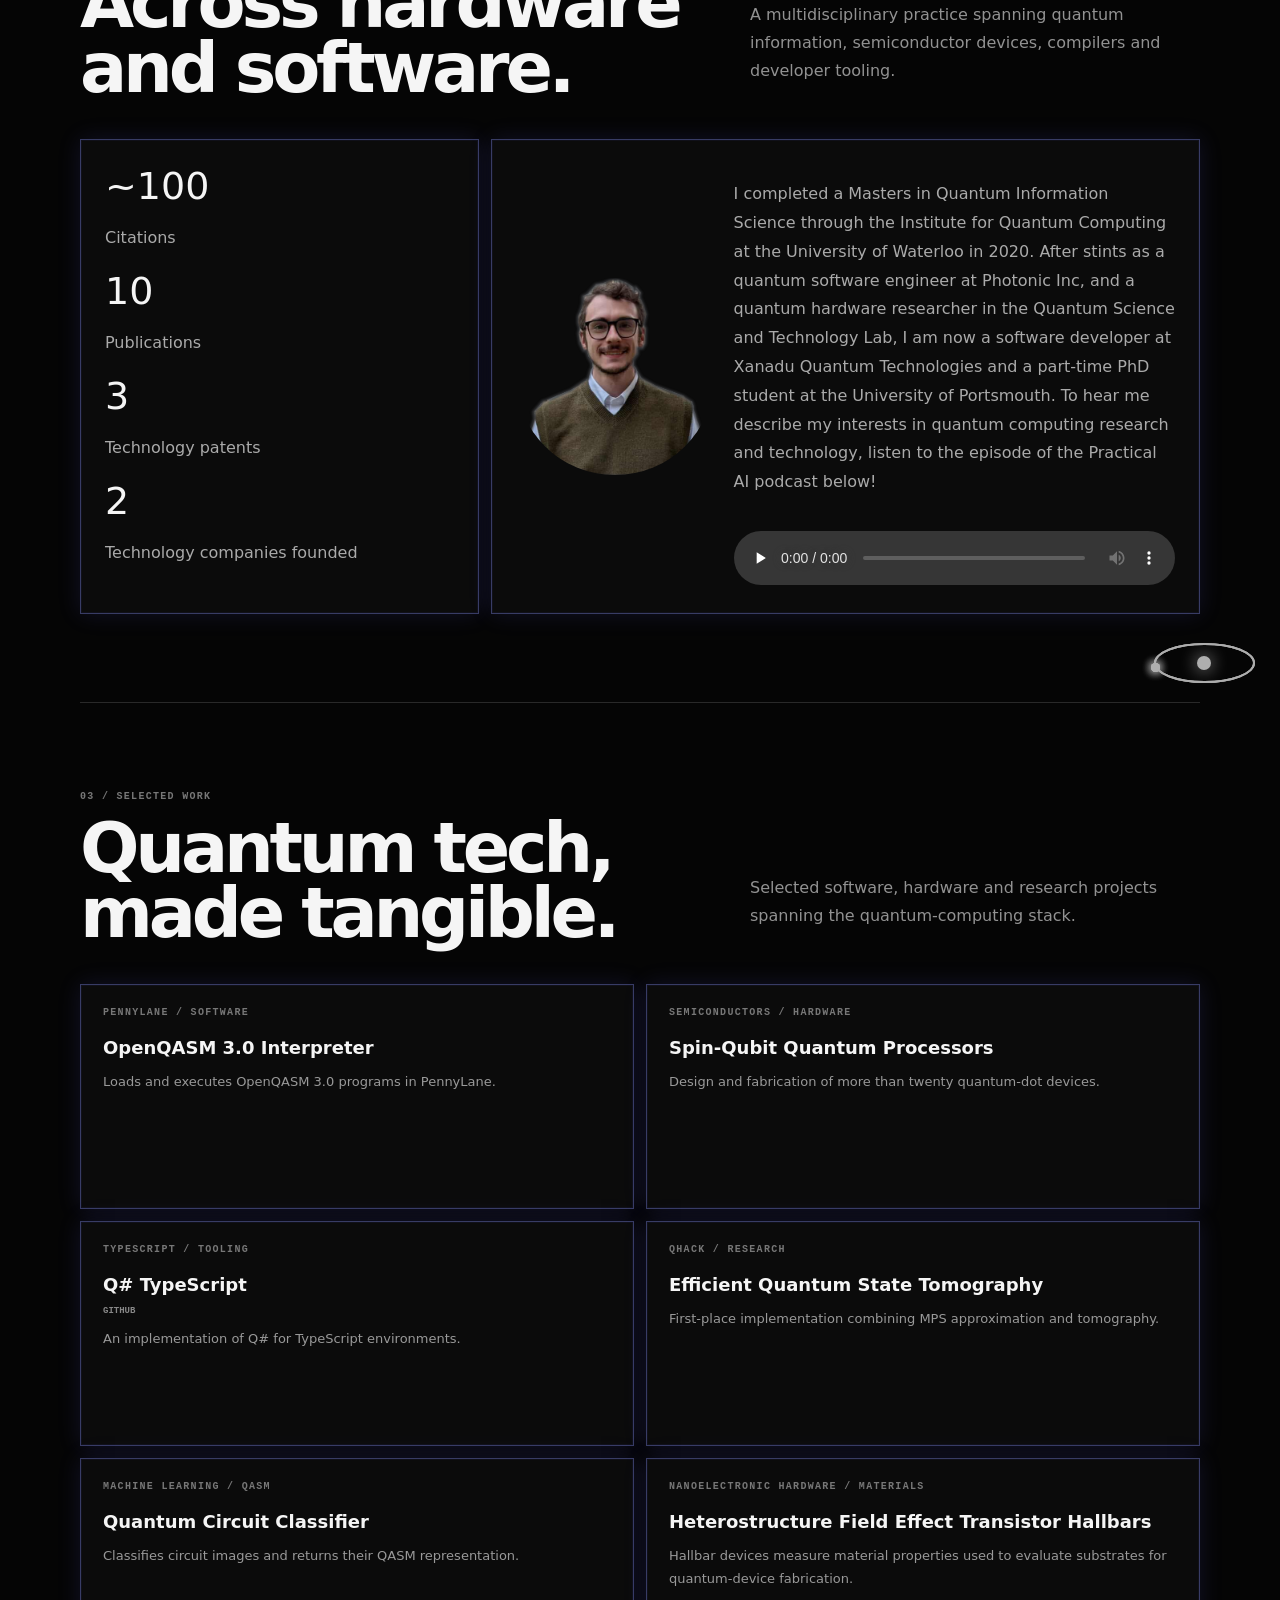
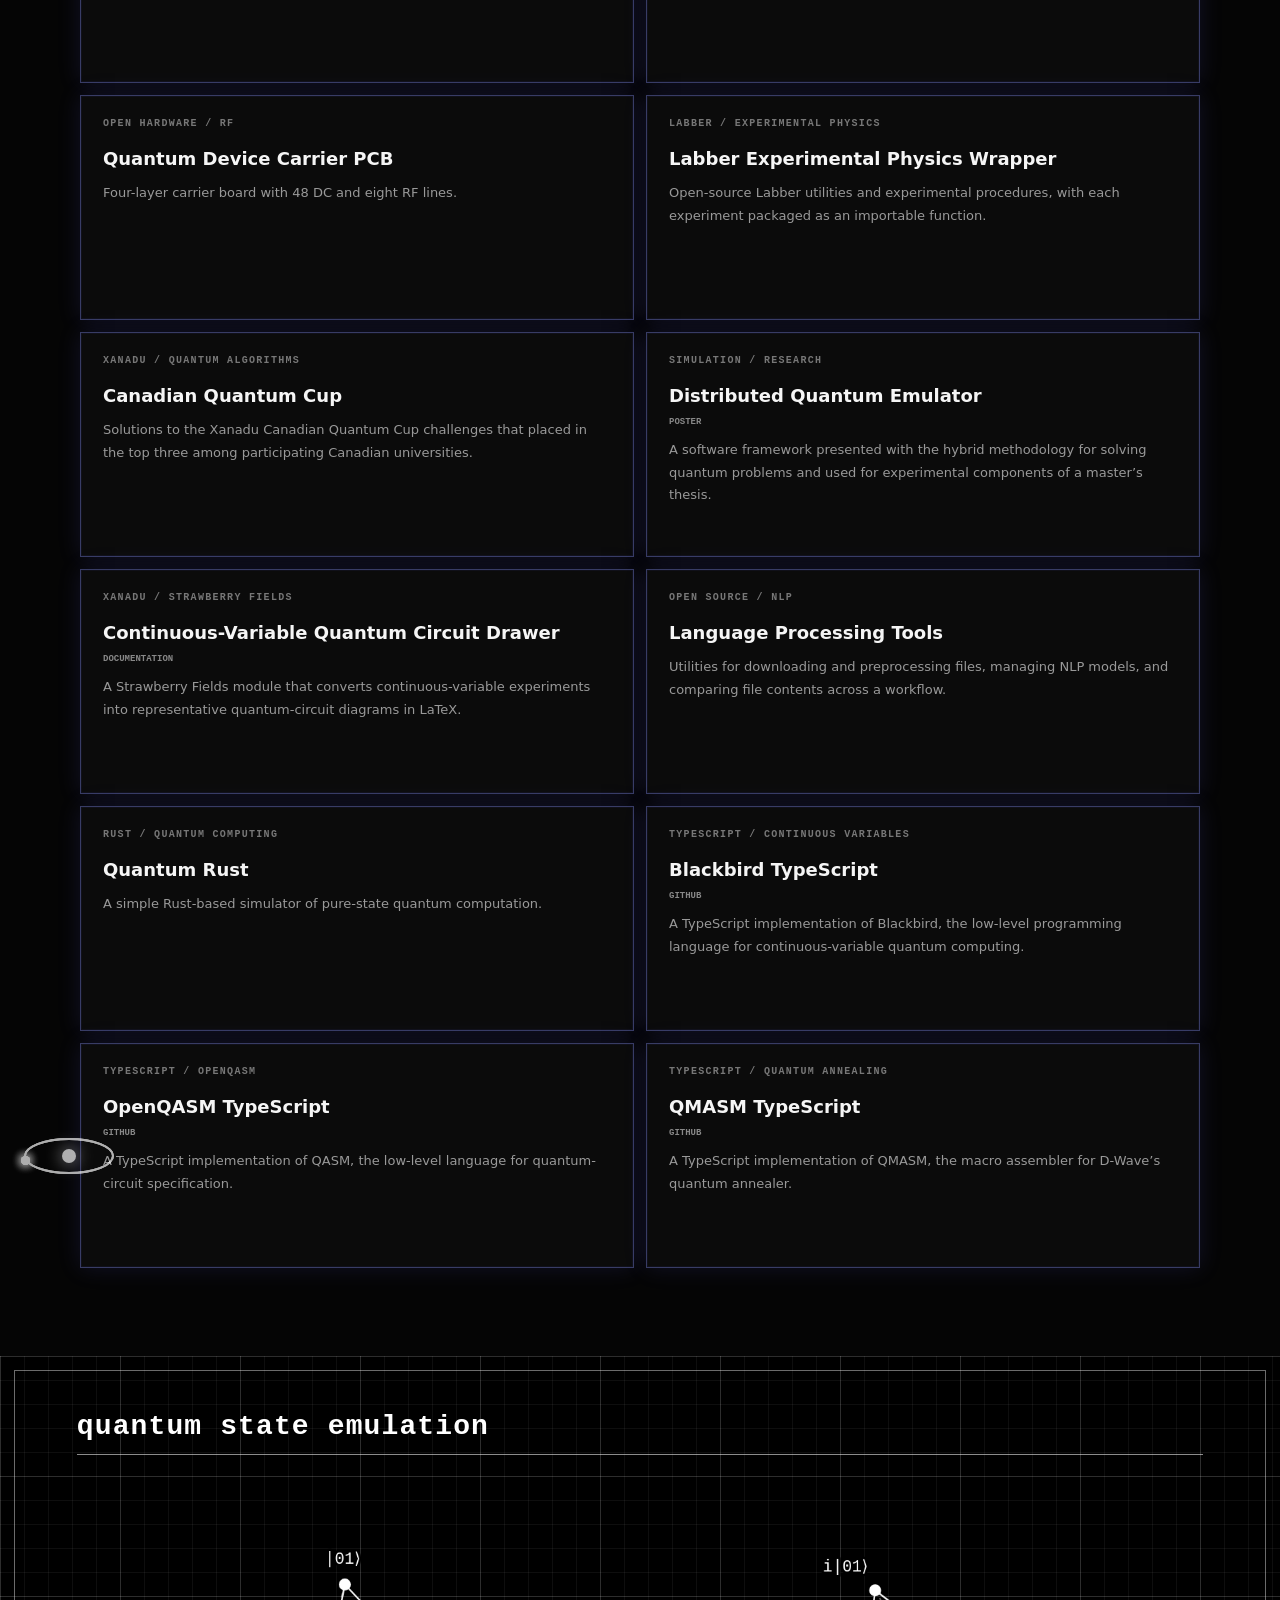
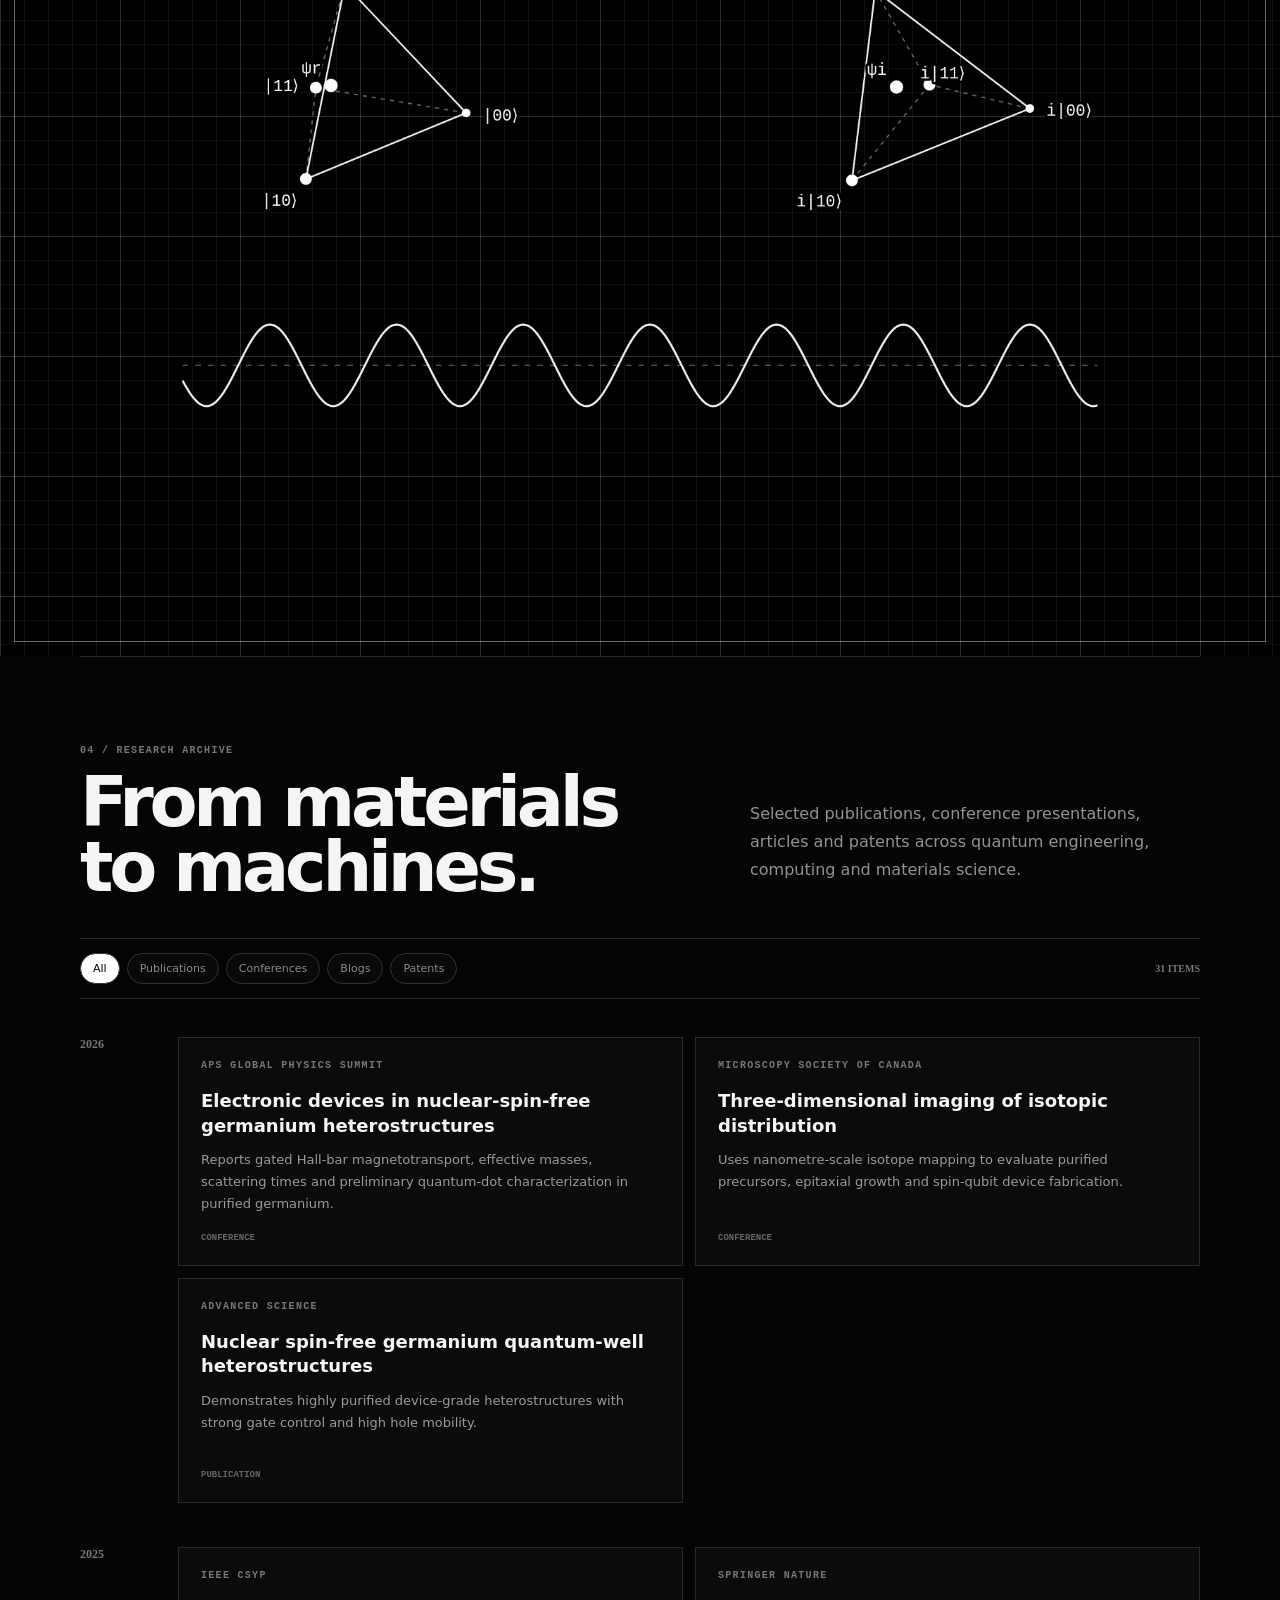
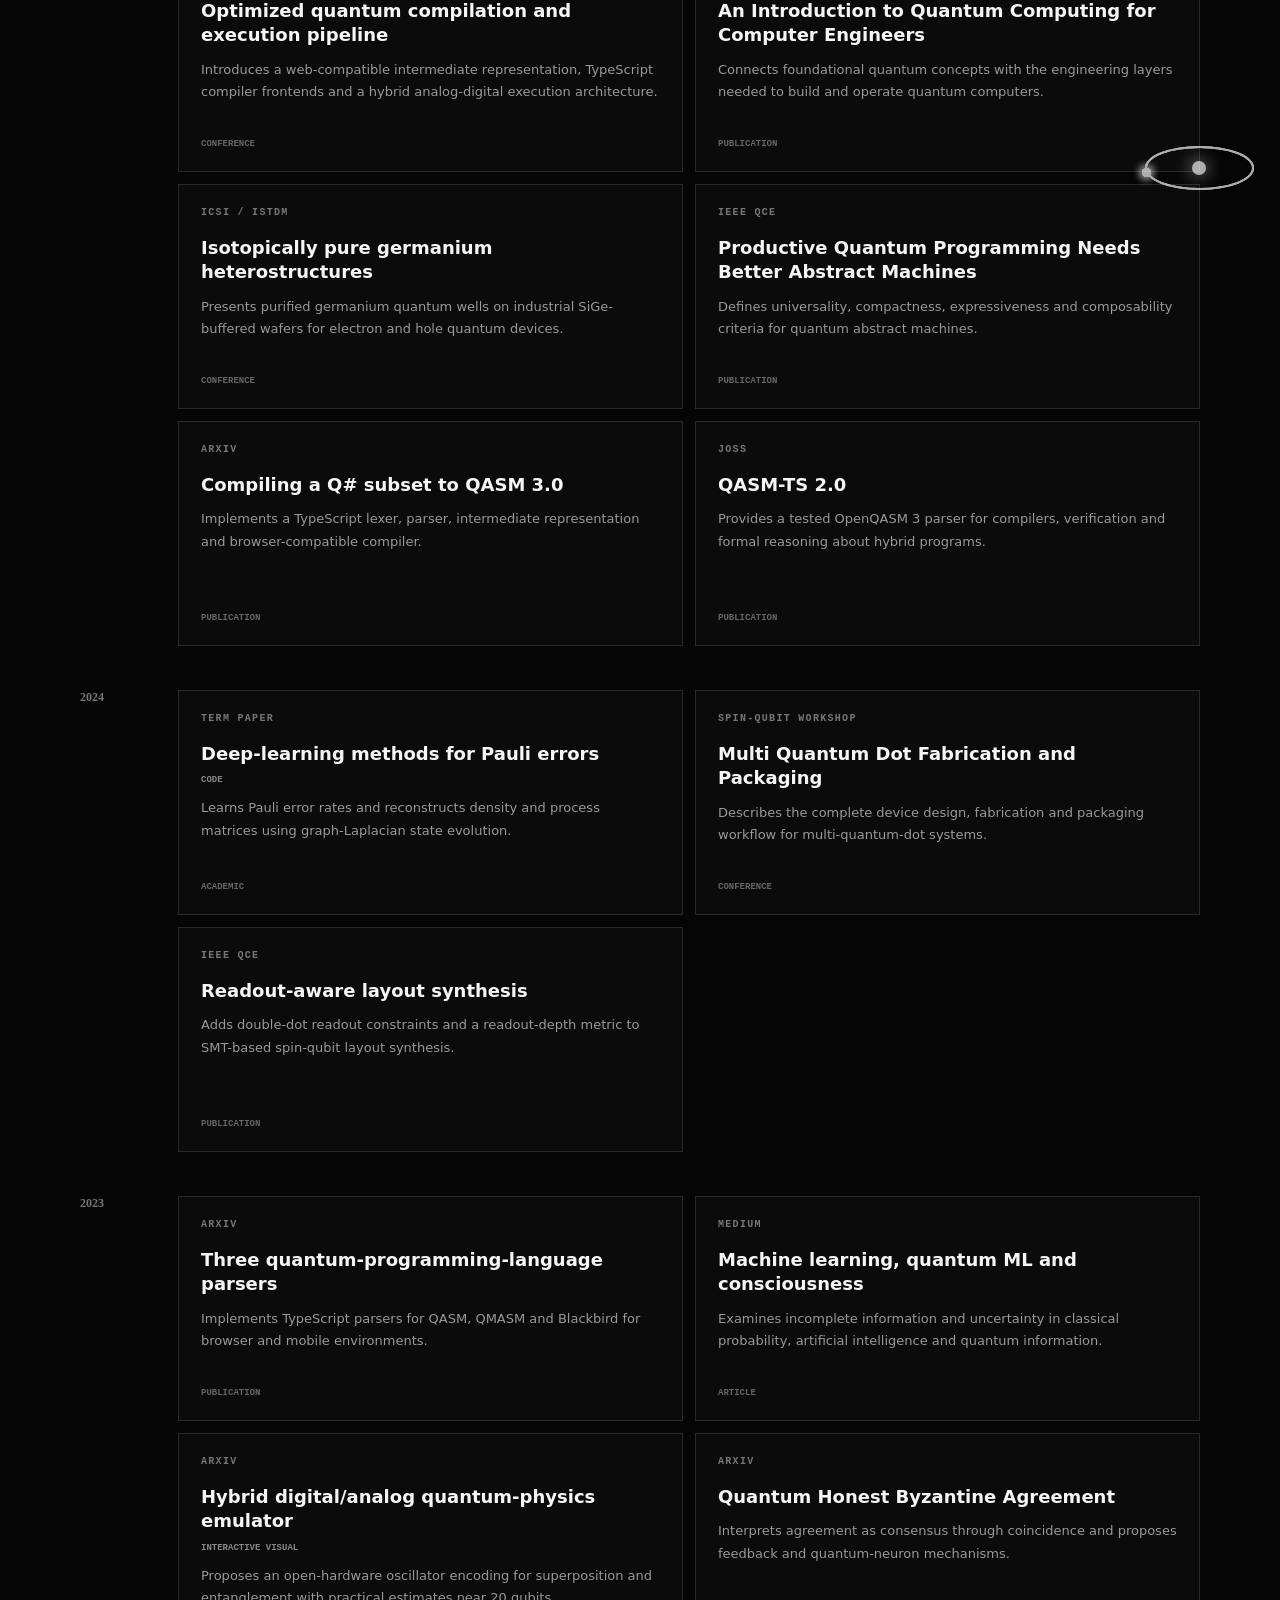
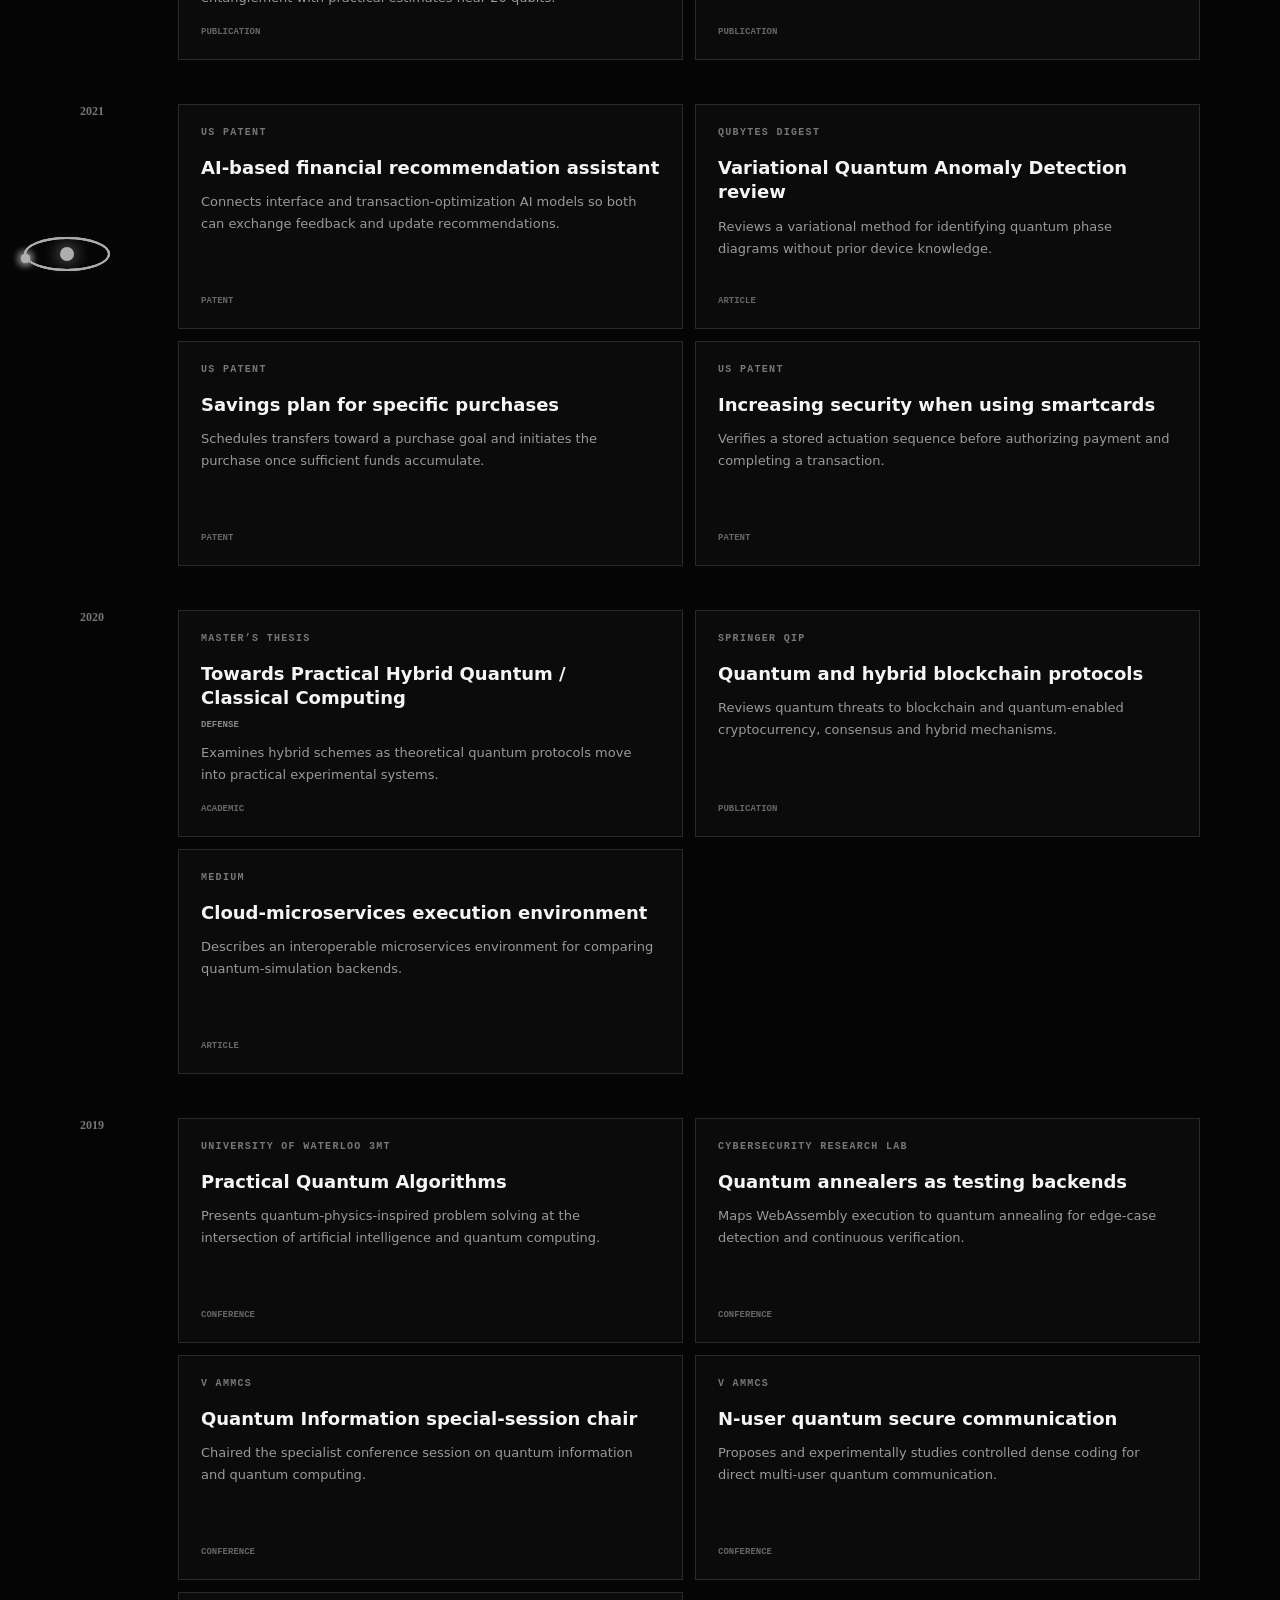
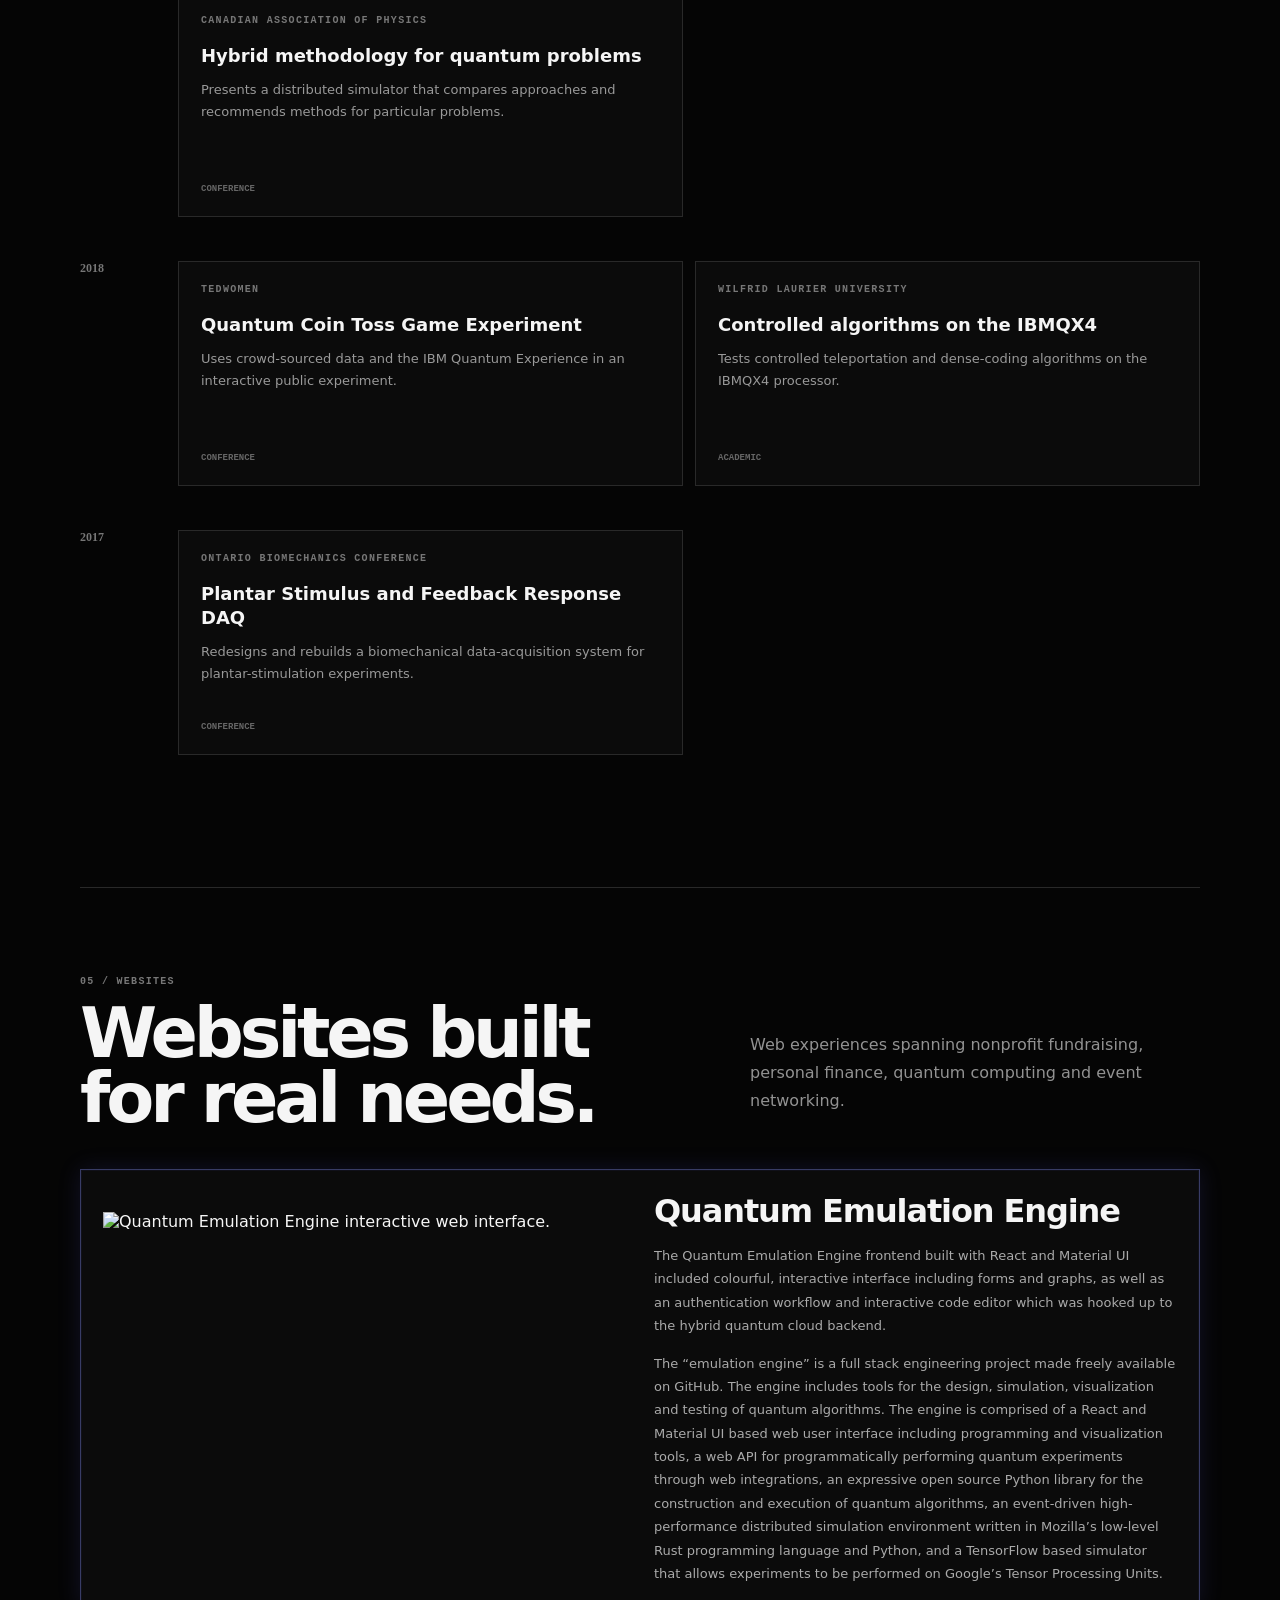
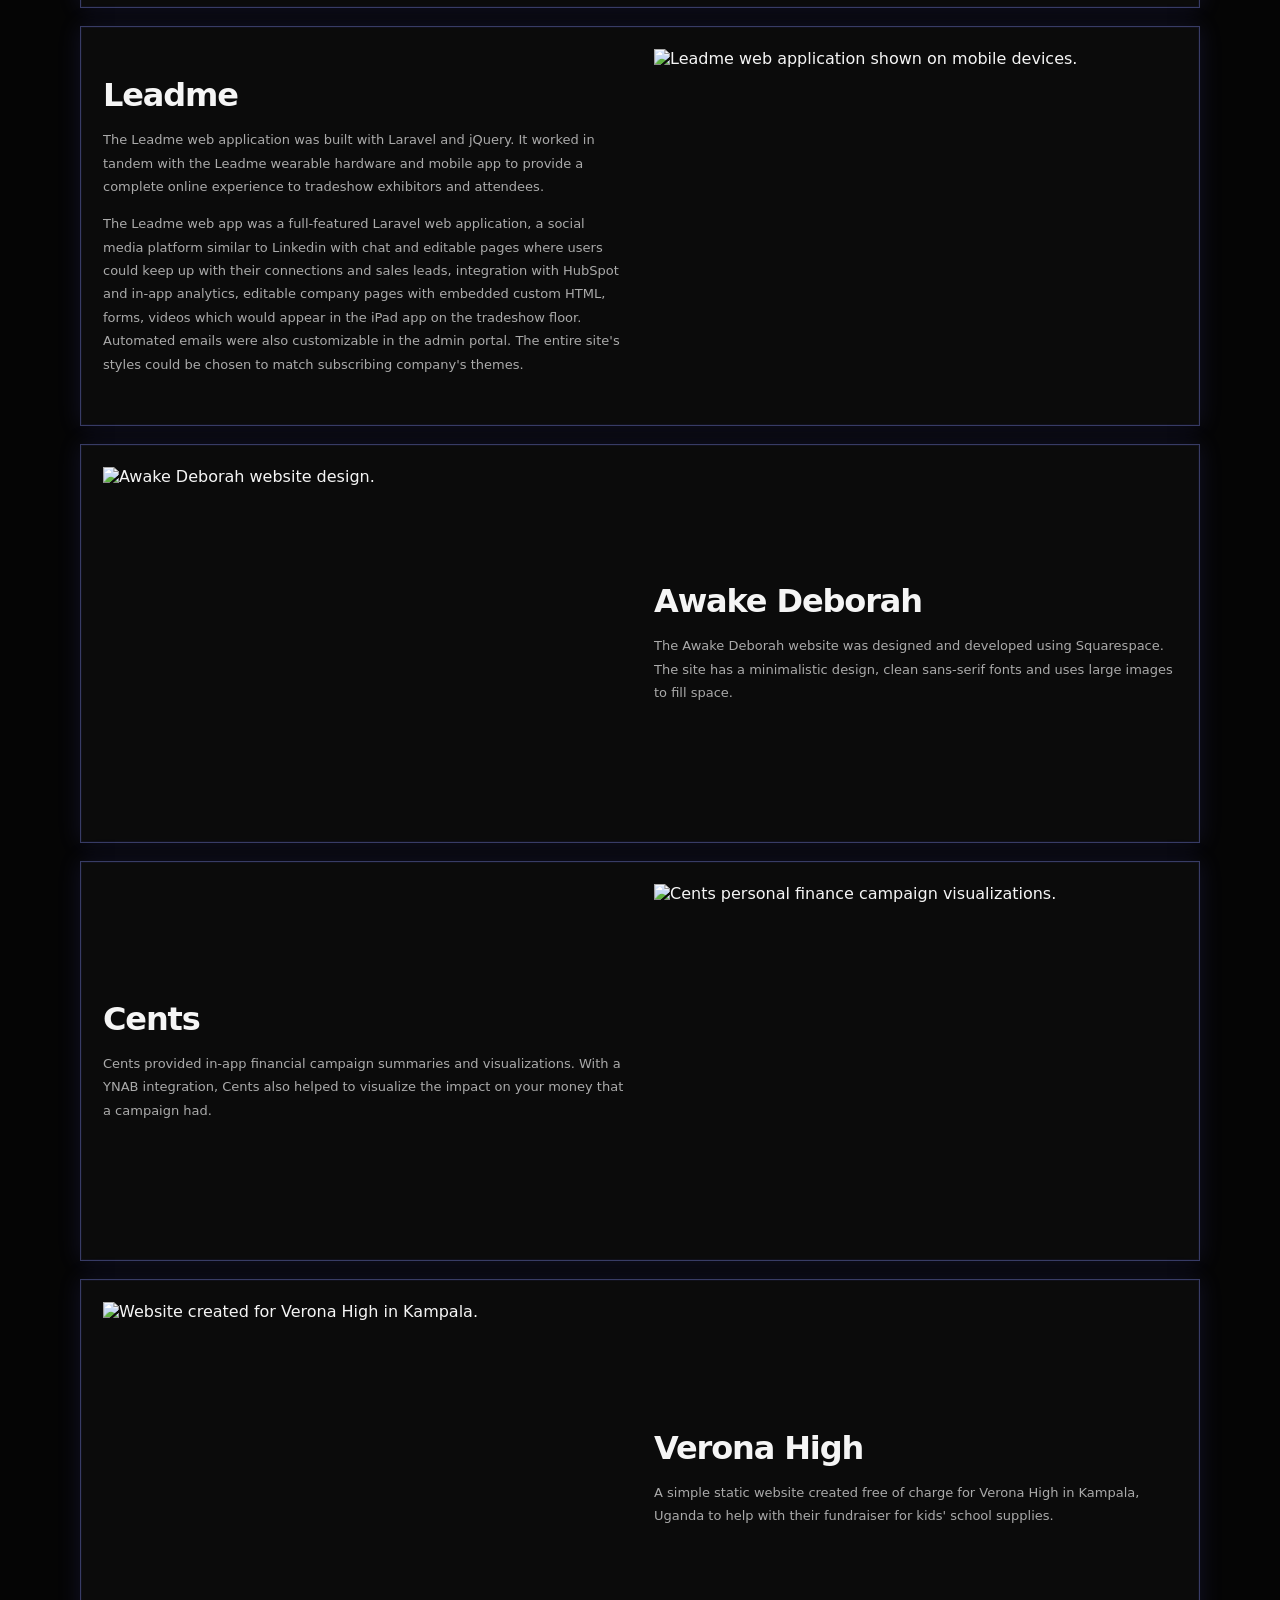
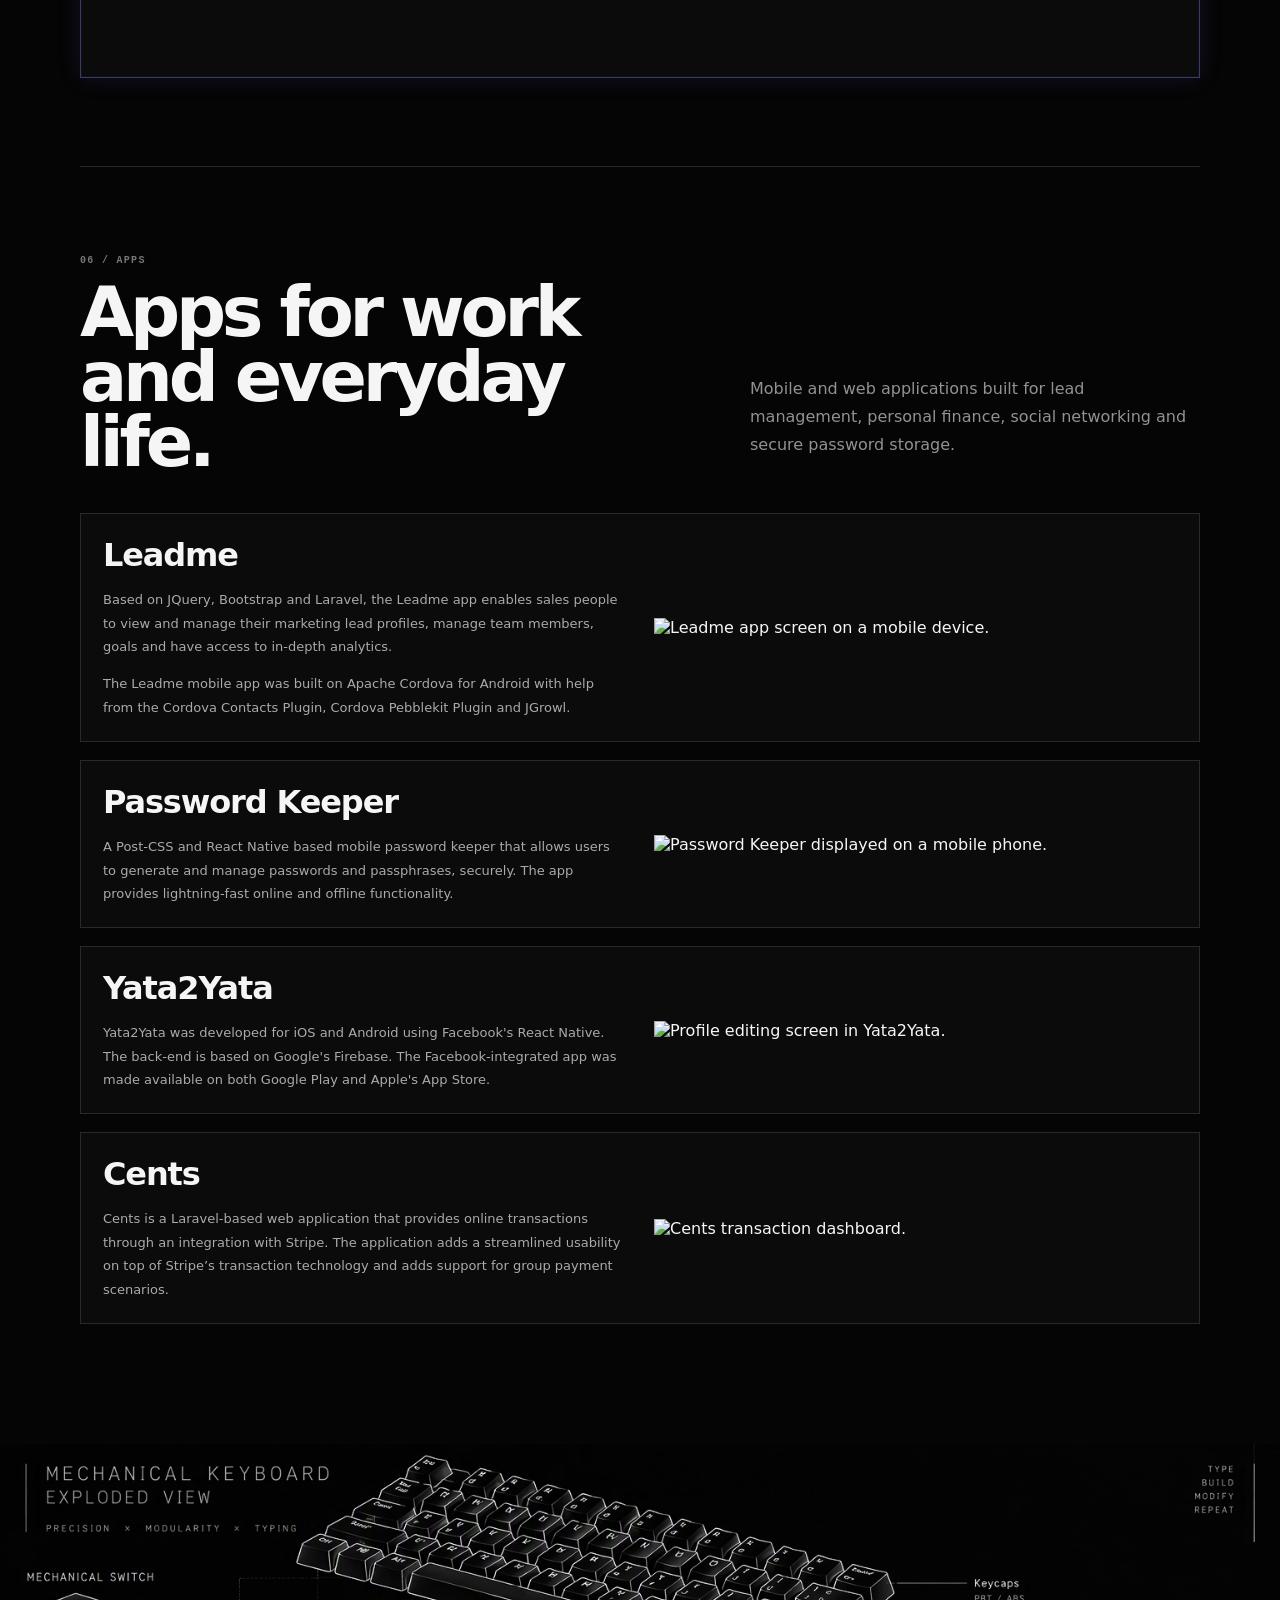
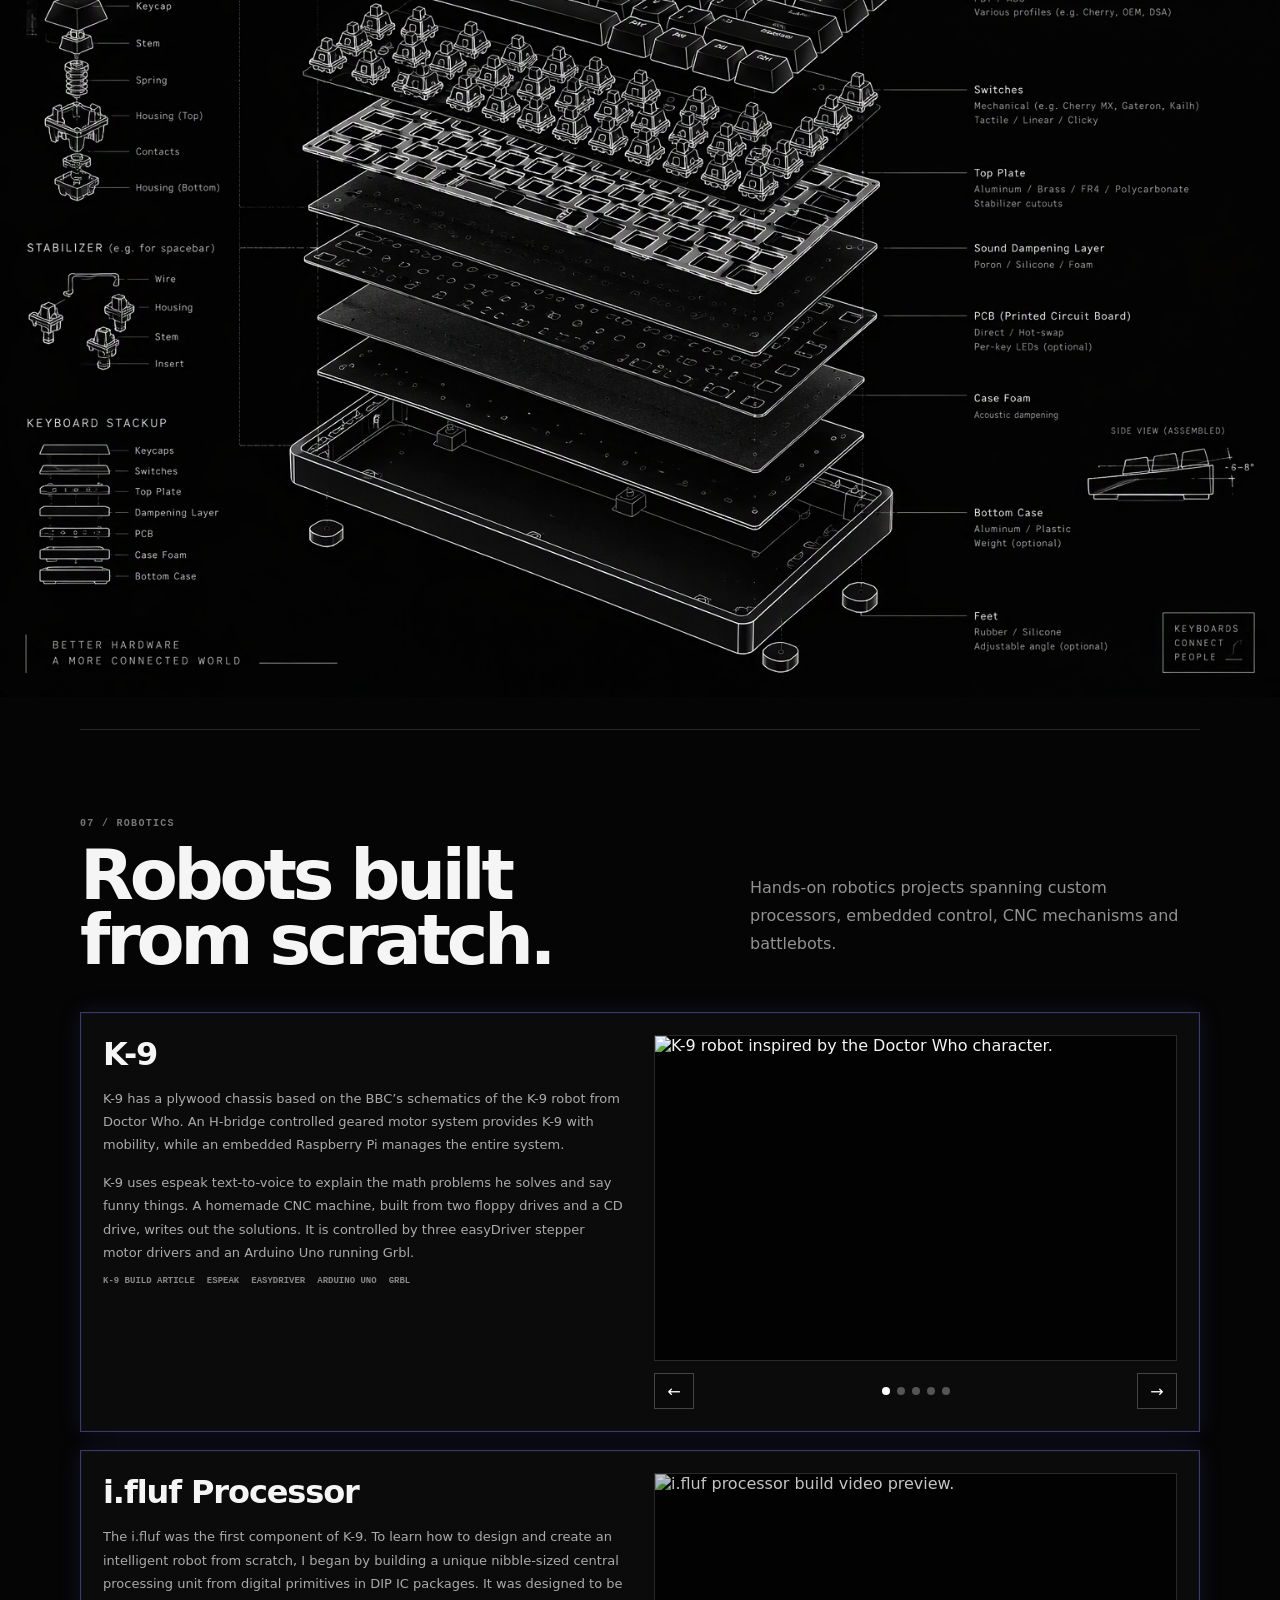
==== commit bff10b6a: "Rename index" ====
--- a/index.html
+++ b/index.html
@@ -1 +1,522 @@
-<!doctype html><html lang="en"><head><meta charset="utf-8"><link rel="shortcut icon" href="/favicon.ico"><meta name="viewport" content="width=device-width,initial-scale=1,shrink-to-fit=no"><meta name="theme-color" content="#000000"><link rel="manifest" href="/manifest.json"><title>Marcus Edwards</title><link rel="stylesheet" href="/css/default.css"><link rel="stylesheet" href="/css/layout.css"><link rel="stylesheet" href="/css/media-queries.css"><link rel="stylesheet" href="/css/magnific-popup.css"><script src="/js/modernizr.js"></script><title>Sample resume</title><link href="/static/css/2.a29bad52.chunk.css" rel="stylesheet"><link href="/static/css/main.bf775af2.chunk.css" rel="stylesheet"></head><body><noscript>You need to enable JavaScript to run this app.</noscript><div id="root"></div><script src="https://ajax.googleapis.com/ajax/libs/jquery/1.10.2/jquery.min.js"></script><script>window.jQuery||document.write('<script src="js/jquery-1.10.2.min.js"><\/script>')</script><script type="text/javascript" src="js/jquery-migrate-1.2.1.min.js"></script><script src="js/jquery.flexslider.js"></script><script src="js/waypoints.js"></script><script src="js/jquery.fittext.js"></script><script src="js/magnific-popup.js"></script><script src="js/init.js"></script><script>!function(l){function e(e){for(var r,t,n=e[0],o=e[1],u=e[2],f=0,i=[];f<n.length;f++)t=n[f],p[t]&&i.push(p[t][0]),p[t]=0;for(r in o)Object.prototype.hasOwnProperty.call(o,r)&&(l[r]=o[r]);for(s&&s(e);i.length;)i.shift()();return c.push.apply(c,u||[]),a()}function a(){for(var e,r=0;r<c.length;r++){for(var t=c[r],n=!0,o=1;o<t.length;o++){var u=t[o];0!==p[u]&&(n=!1)}n&&(c.splice(r--,1),e=f(f.s=t[0]))}return e}var t={},p={1:0},c=[];function f(e){if(t[e])return t[e].exports;var r=t[e]={i:e,l:!1,exports:{}};return l[e].call(r.exports,r,r.exports,f),r.l=!0,r.exports}f.m=l,f.c=t,f.d=function(e,r,t){f.o(e,r)||Object.defineProperty(e,r,{enumerable:!0,get:t})},f.r=function(e){"undefined"!=typeof Symbol&&Symbol.toStringTag&&Object.defineProperty(e,Symbol.toStringTag,{value:"Module"}),Object.defineProperty(e,"__esModule",{value:!0})},f.t=function(r,e){if(1&e&&(r=f(r)),8&e)return r;if(4&e&&"object"==typeof r&&r&&r.__esModule)return r;var t=Object.create(null);if(f.r(t),Object.defineProperty(t,"default",{enumerable:!0,value:r}),2&e&&"string"!=typeof r)for(var n in r)f.d(t,n,function(e){return r[e]}.bind(null,n));return t},f.n=function(e){var r=e&&e.__esModule?function(){return e.default}:function(){return e};return f.d(r,"a",r),r},f.o=function(e,r){return Object.prototype.hasOwnProperty.call(e,r)},f.p="/";var r=window.webpackJsonp=window.webpackJsonp||[],n=r.push.bind(r);r.push=e,r=r.slice();for(var o=0;o<r.length;o++)e(r[o]);var s=n;a()}([])</script><script src="/static/js/2.1a0efdb0.chunk.js"></script><script src="/static/js/main.6a4884fa.chunk.js"></script></body></html>+<!doctype html>
+<html lang="en">
+
+<head>
+    <meta charset="utf-8">
+    <meta name="viewport" content="width=device-width,initial-scale=1">
+    <meta name="description" content="Marcus Edwards quantum engineering portfolio">
+    <link rel="icon" href="data:image/svg+xml,%3Csvg xmlns='http://www.w3.org/2000/svg' viewBox='0 0 64 64'%3E%3Crect width='64' height='64' rx='14' fill='%23050505'/%3E%3Cg fill='none' stroke='white' stroke-width='2.5'%3E%3Cellipse cx='32' cy='32' rx='24' ry='9'/%3E%3Cellipse cx='32' cy='32' rx='24' ry='9' transform='rotate(60 32 32)'/%3E%3Cellipse cx='32' cy='32' rx='24' ry='9' transform='rotate(120 32 32)'/%3E%3C/g%3E%3Ccircle cx='32' cy='32' r='4' fill='white'/%3E%3C/svg%3E">
+    <title>Marcus Edwards | Quantum Engineer</title>
+    <link rel="stylesheet" href="styles.css">
+</head>
+
+<body>
+    <div class="site" id="site">
+        <div id="atoms"></div>
+        <nav class="nav">
+            <div class="navin"><a class="brand" href="#home">MARCUS EDWARDS</a>
+                <div class="links">
+                    <a href="#about">About</a>
+                    <a href="#projects">Projects</a>
+                    <a href="#research">Research</a>
+                    <a href="#websites">Websites</a>
+                    <a href="#apps">Apps</a>
+                    <a href="#robotics">Robotics</a>
+                    <a href="#education">Education</a>
+                    <a href="#grants-awards">Awards</a>
+                    <a href="#experience">Experience</a>
+                    <a href="#skills">Skills</a>
+                    <a href="#testimonials">Testimonials</a>
+                    <a href="#contact">Contact</a>
+                </div>
+            </div>
+        </nav>
+        <main class="wrap">
+            <section id="home" class="hero">
+                <div>
+                    <div class="eyebrow">BSc. MSc.</div>
+                    <h1>Marcus<br>Edwards</h1>
+                    <h2>Researcher, engineer and software architect.</h2>
+                    <p>
+                        Building quantum hardware, quantum software and scalable computing systems across the technology
+                        stack.
+                    </p>
+                    <a class="btn primary" href="#projects">Explore projects</a>
+                    <a class="btn" href="#research">Research archive</a>
+                    <a class="btn". href="https://marcusedwards.me/my-reading-library/">My Recent Reading</a>
+                </div>
+                <figure class="sketch">
+                    <img src="chandelier.png"
+                        alt="Technical illustration of a dilution refrigerator, showing temperature stages down to a quantum processor.">
+                </figure>
+            </section>
+            <section class="book-feature" aria-labelledby="book-title">
+                <a class="book-cover" href="https://link.springer.com/book/9783032036490" target="_blank"
+                    rel="noopener noreferrer" aria-label="View An Introduction to Quantum Computing for Computer Engineers on Springer">
+                    <img src="qc_for_ces.png"
+                        alt="Cover of An Introduction to Quantum Computing for Computer Engineers by Marcus Stephen Edwards.">
+                </a>
+                <div class="book-copy">
+                    <div class="eyebrow">New book</div>
+                    <h2 id="book-title">An Introduction to Quantum Computing for Computer Engineers</h2>
+                    <p>This book focuses on practical topics in quantum computing that will give a student or practitioner of computer engineering a foundational understanding of quantum computer engineering. The reader should know enough by the end of the book to work effectively with quantum computers in a lab or industry setting, at any layer of the stack.</p>
+                    <a class="btn primary" href="https://link.springer.com/book/9783032036490" target="_blank"
+                        rel="noopener noreferrer">Explore the book at Springer ↗</a>
+                </div>
+            </section>
+            <section id="about" class="sec">
+                <header class="head">
+                    <div>
+                        <div class="idx">01 / Profile</div>
+                        <h2>Across hardware<br>and software.</h2>
+                    </div>
+                    <p>A multidisciplinary practice spanning quantum information, semiconductor devices, compilers and
+                        developer tooling.</p>
+                </header>
+                <div class="profile">
+                    <div class="box">
+                        <div class="stat">~100</div>
+                        <p>Citations</p>
+                        <div class="stat">10</div>
+                        <p>Publications</p>
+                        <div class="stat">3</div>
+                        <p>Technology patents</p>
+                        <div class="stat">2</div>
+                        <p>Technology companies founded</p>
+                    </div>
+                    <div class="box bio-box">
+                        <img src="sweater_profile.png" alt="Portrait of Marcus Edwards wearing a sweater vest.">
+                        <div>
+                            <p>
+                                I completed a Masters in Quantum Information Science through the Institute for Quantum
+                                Computing at the University of Waterloo in 2020. After stints as a quantum software
+                                engineer at Photonic Inc, and a quantum hardware researcher in the Quantum Science and
+                                Technology Lab, I am now a software developer at Xanadu Quantum Technologies and a part-time
+                                PhD student at the University of Portsmouth. To hear me describe my interests in quantum 
+                                computing research and technology, listen to the episode of the Practical AI podcast below!
+                            </p>
+                            <audio class="bio-audio" data-theme="night" data-src="https://changelog.com/practicalai/43/embed" src="https://cdn.changelog.com/uploads/practicalai/43/practical-ai-43.mp3" preload="none" controls></audio>
+                        </div>
+                    </div>
+                </div>
+            </section>
+            <section id="education" class="sec">
+                <header class="head">
+                    <div>
+                        <div class="idx">08 / Education</div>
+                        <h2>Learning across<br>disciplines.</h2>
+                    </div>
+                    <p>Academic study and visiting research in computing, physics and quantum information science.</p>
+                </header>
+                <div class="roles education-list">
+                    <article class="role">
+                        <div class="date">September 2026 – Present</div>
+                        <div>
+                            <div class="company">University of Portsmouth · Portsmouth, United Kingdom</div>
+                            <h3>Doctor of Philosophy</h3>
+                            <p>Computing</p>
+                        </div>
+                    </article>
+                    <article class="role">
+                        <div class="date">January 2025 – April 2025</div>
+                        <div>
+                            <div class="company">Simon Fraser University · Burnaby, Canada</div>
+                            <h3>Visiting Student</h3>
+                            <p>Computing</p>
+                        </div>
+                    </article>
+                    <article class="role">
+                        <div class="date">September 2024 – December 2024</div>
+                        <div>
+                            <div class="company">University of Victoria · Victoria, Canada</div>
+                            <h3>Visiting Student</h3>
+                            <p>Physics</p>
+                        </div>
+                    </article>
+                    <article class="role">
+                        <div class="date">January 2023 – January 2026</div>
+                        <div>
+                            <div class="company">University of British Columbia · Vancouver, Canada</div>
+                            <h3>Doctor of Philosophy (unfinished)</h3>
+                            <p>Electrical and Computer Engineering</p>
+                        </div>
+                    </article>
+                    <article class="role">
+                        <div class="date">September 2018 – September 2020</div>
+                        <div>
+                            <div class="company">University of Waterloo · Waterloo, Canada</div>
+                            <h3>Master of Science</h3>
+                            <p>Physics – Quantum Information Science</p>
+                        </div>
+                    </article>
+                    <article class="role">
+                        <div class="date">September 2014 – April 2018</div>
+                        <div>
+                            <div class="company">Wilfrid Laurier University · Waterloo, Canada</div>
+                            <h3>Bachelor of Science</h3>
+                            <p>Computer Science and Physics</p>
+                        </div>
+                    </article>
+                </div>
+            </section>
+            <section id="grants-awards" class="sec">
+                <header class="head">
+                    <div>
+                        <div class="idx">09 / Grants and awards</div>
+                        <h2>Recognising<br>achievement.</h2>
+                    </div>
+                    <p>Scholarships and academic awards received throughout my studies.</p>
+                </header>
+                <div class="roles awards-list">
+                    <article class="role">
+                        <div class="date">February 2025</div>
+                        <div><div class="company">Award</div><h3>President's Academic Excellence Initiative PhD Award</h3></div>
+                    </article>
+                    <article class="role">
+                        <div class="date">July 2024</div>
+                        <div><div class="company">Scholarship</div><h3>BC Graduate Scholarship</h3></div>
+                    </article>
+                    <article class="role">
+                        <div class="date">May 2024</div>
+                        <div><div class="company">Award</div><h3>President's Academic Excellence Initiative PhD Award</h3></div>
+                    </article>
+                    <article class="role">
+                        <div class="date">September 2023</div>
+                        <div><div class="company">Award</div><h3>President's Academic Excellence Initiative PhD Award</h3></div>
+                    </article>
+                    <article class="role">
+                        <div class="date">September 2023</div>
+                        <div><div class="company">Award</div><h3>Graduate Support Initiative Award</h3></div>
+                    </article>
+                    <article class="role">
+                        <div class="date">February 2023</div>
+                        <div><div class="company">Scholarship</div><h3>NSERC CREATE Quantum Computing Program Scholarship</h3></div>
+                    </article>
+                    <article class="role">
+                        <div class="date">September 2018</div>
+                        <div><div class="company">Scholarship</div><h3>GRS Scholarship</h3></div>
+                    </article>
+                    <article class="role">
+                        <div class="date">September 2018</div>
+                        <div><div class="company">Award</div><h3>Marie Curie Award</h3></div>
+                    </article>
+                    <article class="role">
+                        <div class="date">January 2017</div>
+                        <div><div class="company">Scholarship</div><h3>Research Assistantship</h3></div>
+                    </article>
+                    <article class="role">
+                        <div class="date">September 2015</div>
+                        <div><div class="company">Scholarship</div><h3>In-course Scholarship</h3></div>
+                    </article>
+                    <article class="role">
+                        <div class="date">September 2014</div>
+                        <div><div class="company">Award</div><h3>Dean's Honour Roll</h3></div>
+                    </article>
+                </div>
+            </section>
+            <section id="projects" class="sec">
+                <header class="head">
+                    <div>
+                        <div class="idx">03 / Selected work</div>
+                        <h2>Quantum tech,<br>made tangible.</h2>
+                    </div>
+                    <p>Selected software, hardware and research projects spanning the quantum-computing stack.</p>
+                </header>
+                <div class="grid" id="projectsGrid"></div>
+            </section>
+            <section id="websites" class="sec">
+                <header class="head">
+                    <div>
+                        <div class="idx">05 / Websites</div>
+                        <h2>Websites built<br>for real needs.</h2>
+                    </div>
+                    <p>Web experiences spanning nonprofit fundraising, personal finance, quantum computing and event networking.</p>
+                </header>
+                <div class="website-list">
+                    <article class="website-card">
+                        <figure class="website-media">
+                            <img src="https://marcusedwards.me/web-portfolio/images/qee.png" alt="Quantum Emulation Engine interactive web interface." loading="lazy">
+                        </figure>
+                        <div class="website-copy">
+                            <h3>Quantum Emulation Engine</h3>
+                            <p>The Quantum Emulation Engine frontend built with React and Material UI included colourful, interactive interface including forms and graphs, as well as an authentication workflow and interactive code editor which was hooked up to the hybrid quantum cloud backend.</p>
+                            <p>The “emulation engine” is a full stack engineering project made freely available on GitHub. The engine includes tools for the design, simulation, visualization and testing of quantum algorithms. The engine is comprised of a React and Material UI based web user interface including programming and visualization tools, a web API for programmatically performing quantum experiments through web integrations, an expressive open source Python library for the construction and execution of quantum algorithms, an event-driven high-performance distributed simulation environment written in Mozilla’s low-level Rust programming language and Python, and a TensorFlow based simulator that allows experiments to be performed on Google’s Tensor Processing Units.</p>
+                        </div>
+                    </article>
+                    <article class="website-card">
+                        <figure class="website-media">
+                            <img src="https://marcusedwards.me/web-portfolio/images/leadme_phone_screens.png" alt="Leadme web application shown on mobile devices." loading="lazy">
+                        </figure>
+                        <div class="website-copy">
+                            <h3>Leadme</h3>
+                            <p>The Leadme web application was built with Laravel and jQuery. It worked in tandem with the Leadme wearable hardware and mobile app to provide a complete online experience to tradeshow exhibitors and attendees.</p>
+                            <p>The Leadme web app was a full-featured Laravel web application, a social media platform similar to Linkedin with chat and editable pages where users could keep up with their connections and sales leads, integration with HubSpot and in-app analytics, editable company pages with embedded custom HTML, forms, videos which would appear in the iPad app on the tradeshow floor. Automated emails were also customizable in the admin portal. The entire site's styles could be chosen to match subscribing company's themes.</p>
+                        </div>
+                    </article>
+                    <article class="website-card">
+                        <figure class="website-media">
+                            <img src="https://marcusedwards.me/web-portfolio/images/deborah.png" alt="Awake Deborah website design." loading="lazy">
+                        </figure>
+                        <div class="website-copy">
+                            <h3>Awake Deborah</h3>
+                            <p>The Awake Deborah website was designed and developed using Squarespace. The site has a minimalistic design, clean sans-serif fonts and uses large images to fill space.</p>
+                        </div>
+                    </article>
+                    <article class="website-card">
+                        <figure class="website-media">
+                            <img src="https://marcusedwards.me/web-portfolio/images/cents.png" alt="Cents personal finance campaign visualizations." loading="lazy">
+                        </figure>
+                        <div class="website-copy">
+                            <h3>Cents</h3>
+                            <p>Cents provided in-app financial campaign summaries and visualizations. With a YNAB integration, Cents also helped to visualize the impact on your money that a campaign had.</p>
+                        </div>
+                    </article>
+                    <article class="website-card">
+                        <figure class="website-media">
+                            <img src="https://marcusedwards.me/web-portfolio/images/verona.png" alt="Website created for Verona High in Kampala." loading="lazy">
+                        </figure>
+                        <div class="website-copy">
+                            <h3>Verona High</h3>
+                            <p>A simple static website created free of charge for Verona High in Kampala, Uganda to help with their fundraiser for kids' school supplies.</p>
+                        </div>
+                    </article>
+                </div>
+            </section>
+            <figure class="state-space-divider">
+                <h2 class="state-space-title">quantum state emulation</h2>
+                <canvas class="tetrahedra-3d" width="1600" height="900" role="img" aria-label="Two rotating three-dimensional wireframe tetrahedra with classical digital and analog circuit schematics on engineering graph paper."></canvas>
+            </figure>
+            <section id="apps" class="sec">
+                <header class="head">
+                    <div>
+                        <div class="idx">06 / Apps</div>
+                        <h2>Apps for work<br>and everyday life.</h2>
+                    </div>
+                    <p>Mobile and web applications built for lead management, personal finance, social networking and secure password storage.</p>
+                </header>
+                <div class="website-list apps-list">
+                    <article class="website-card">
+                        <div class="website-copy">
+                            <h3>Leadme</h3>
+                            <p>Based on JQuery, Bootstrap and Laravel, the Leadme app enables sales people to view and manage their marketing lead profiles, manage team members, goals and have access to in-depth analytics.</p>
+                            <p>The Leadme mobile app was built on Apache Cordova for Android with help from the Cordova Contacts Plugin, Cordova Pebblekit Plugin and JGrowl.</p>
+                        </div>
+                        <div class="website-gallery">
+                            <figure><img src="https://marcusedwards.me/web-portfolio/images/4.png" alt="Leadme app screen on a mobile device." loading="lazy"></figure>
+                        </div>
+                    </article>
+                    <article class="website-card">
+                        <div class="website-copy">
+                            <h3>Password Keeper</h3>
+                            <p>A Post-CSS and React Native based mobile password keeper that allows users to generate and manage passwords and passphrases, securely. The app provides lightning-fast online and offline functionality.</p>
+                        </div>
+                        <div class="website-gallery">
+                            <figure><img src="https://marcusedwards.me/web-portfolio/images/image6398.png" alt="Password Keeper displayed on a mobile phone." loading="lazy"></figure>
+                        </div>
+                    </article>
+                    <article class="website-card">
+                        <div class="website-copy">
+                            <h3>Yata2Yata</h3>
+                            <p>Yata2Yata was developed for iOS and Android using Facebook's React Native. The back-end is based on Google's Firebase. The Facebook-integrated app was made available on both Google Play and Apple's App Store.</p>
+                        </div>
+                        <div class="website-gallery">
+                            <figure><img src="https://marcusedwards.me/web-portfolio/images/profile_edit.png" alt="Profile editing screen in Yata2Yata." loading="lazy"></figure>
+                        </div>
+                    </article>
+                    <article class="website-card">
+                        <div class="website-copy">
+                            <h3>Cents</h3>
+                            <p>Cents is a Laravel-based web application that provides online transactions through an integration with Stripe. The application adds a streamlined usability on top of Stripe’s transaction technology and adds support for group payment scenarios.</p>
+                        </div>
+                        <div class="website-gallery">
+                            <figure><img src="https://marcusedwards.me/web-portfolio/images/cents-dash.png" alt="Cents transaction dashboard." loading="lazy"></figure>
+                        </div>
+                    </article>
+                </div>
+            </section>
+            <section id="research" class="sec">
+                <header class="head">
+                    <div>
+                        <div class="idx">04 / Research archive</div>
+                        <h2>From materials<br>to machines.</h2>
+                    </div>
+                    <p>Selected publications, conference presentations, articles and patents across quantum
+                        engineering, computing and materials science.</p>
+                </header>
+                <div class="toolbar"><button class="filter active" data-f="all">All</button><button class="filter"
+                        data-f="publication">Publications</button><button class="filter"
+                        data-f="conference">Conferences</button><button class="filter"
+                        data-f="article">Blogs</button><button class="filter" data-f="patent">Patents</button><span
+                        class="count"></span></div>
+                <div class="years"></div>
+            </section>
+            <figure class="keyboard-divider">
+                <img src="keyboard.png" alt="Exploded technical illustration of a mechanical keyboard and its components." loading="lazy">
+            </figure>
+            <section id="robotics" class="sec">
+                <header class="head">
+                    <div>
+                        <div class="idx">07 / Robotics</div>
+                        <h2>Robots built<br>from scratch.</h2>
+                    </div>
+                    <p>Hands-on robotics projects spanning custom processors, embedded control, CNC mechanisms and battlebots.</p>
+                </header>
+                <div class="website-list robotics-list">
+                    <article class="website-card">
+                        <div class="website-copy">
+                            <h3>K-9</h3>
+                            <p>K-9 has a plywood chassis based on the BBC’s schematics of the K-9 robot from Doctor Who. An H-bridge controlled geared motor system provides K-9 with mobility, while an embedded Raspberry Pi manages the entire system.</p>
+                            <p>K-9 uses espeak text-to-voice to explain the math problems he solves and say funny things. A homemade CNC machine, built from two floppy drives and a CD drive, writes out the solutions. It is controlled by three easyDriver stepper motor drivers and an Arduino Uno running Grbl.</p>
+                            <div class="resource-links">
+                                <a href="https://marcusedwards-20301.medium.com/building-k-9-from-doctor-who-a34a7eaf686b" target="_blank" rel="noopener noreferrer">K-9 build article</a>
+                                <a href="https://espeak.sourceforge.net/" target="_blank" rel="noopener noreferrer">espeak</a>
+                                <a href="https://www.sparkfun.com/products/12779" target="_blank" rel="noopener noreferrer">easyDriver</a>
+                                <a href="https://www.arduino.cc/en/Main/ArduinoBoardUno" target="_blank" rel="noopener noreferrer">Arduino Uno</a>
+                                <a href="https://github.com/grbl" target="_blank" rel="noopener noreferrer">Grbl</a>
+                            </div>
+                        </div>
+                        <div class="robot-carousel" role="group" aria-roledescription="carousel" aria-label="K-9 photos and videos">
+                            <div class="robot-slide">
+                                <img src="https://marcusedwards.me/web-portfolio/images/face.jpg" alt="K-9 robot inspired by the Doctor Who character." loading="lazy">
+                            </div>
+                            <div class="robot-slide" hidden>
+                                <img src="https://marcusedwards.me/web-portfolio/images/k9.png" alt="K-9 robot project." loading="lazy">
+                            </div>
+                            <div class="robot-slide" hidden>
+                                <img src="https://marcusedwards.me/web-portfolio/images/inroom2.jpg" alt="K-9 robot in its environment." loading="lazy">
+                            </div>
+                            <div class="robot-slide" data-video="WXpjnJmWfCQ" hidden>
+                                <img src="https://img.youtube.com/vi/WXpjnJmWfCQ/hqdefault.jpg" alt="K-9 speaking with espeak video preview." loading="lazy">
+                                <button class="robot-play" type="button" aria-label="Play video: K-9 speaking with espeak"><span aria-hidden="true">▶</span></button>
+                            </div>
+                            <div class="robot-slide" data-video="cnbrgNGO0UE" hidden>
+                                <img src="https://img.youtube.com/vi/cnbrgNGO0UE/hqdefault.jpg" alt="K-9 homemade CNC writer video preview." loading="lazy">
+                                <button class="robot-play" type="button" aria-label="Play video: K-9 homemade CNC writer"><span aria-hidden="true">▶</span></button>
+                            </div>
+                            <div class="robot-carousel-controls">
+                                <button type="button" class="robot-prev" aria-label="Previous K-9 image or video">←</button>
+                                <div class="robot-carousel-dots" aria-label="Choose K-9 image or video"></div>
+                                <button type="button" class="robot-next" aria-label="Next K-9 image or video">→</button>
+                            </div>
+                        </div>
+                    </article>
+                    <article class="website-card">
+                        <div class="website-copy">
+                            <h3>i.fluf Processor</h3>
+                            <p>The i.fluf was the first component of K-9. To learn how to design and create an intelligent robot from scratch, I began by building a unique nibble-sized central processing unit from digital primitives in DIP IC packages. It was designed to be accessible: viewers could see it working with the naked eye and deduce what it was doing.</p>
+                            <div class="resource-links">
+                                <a href="https://medium.com/@marcusedwards-20301/building-k-9-from-doctor-who-a34a7eaf686b" target="_blank" rel="noopener noreferrer">Processor build article</a>
+                            </div>
+                        </div>
+                        <div class="robot-carousel" role="group" aria-roledescription="carousel" aria-label="i.fluf processor video">
+                            <div class="robot-slide" data-video="_avED-U86MY">
+                                <img src="https://img.youtube.com/vi/_avED-U86MY/hqdefault.jpg" alt="i.fluf processor build video preview." loading="lazy">
+                                <button class="robot-play" type="button" aria-label="Play video: i.fluf processor build"><span aria-hidden="true">▶</span></button>
+                            </div>
+                            <div class="robot-carousel-controls">
+                                <button type="button" class="robot-prev" aria-label="Previous i.fluf image or video">←</button>
+                                <div class="robot-carousel-dots" aria-label="Choose i.fluf image or video"></div>
+                                <button type="button" class="robot-next" aria-label="Next i.fluf image or video">→</button>
+                            </div>
+                        </div>
+                    </article>
+                    <article class="website-card">
+                        <div class="website-copy">
+                            <h3>Companion Robot</h3>
+                            <p>I set out to build a robot to keep me company. Its chassis uses OSEPP’s mechanical tank robotics kit, with a Raspberry Pi 1 Model B, Arduino Uno, Adafruit Motor Control Shield V2 and four 4N35 optical isolators.</p>
+                        </div>
+                        <div class="robot-carousel" role="group" aria-roledescription="carousel" aria-label="Companion robot video">
+                            <div class="robot-slide" data-video="CAAV6xxMU4s">
+                                <img src="https://img.youtube.com/vi/CAAV6xxMU4s/hqdefault.jpg" alt="Companion robot video preview." loading="lazy">
+                                <button class="robot-play" type="button" aria-label="Play video: companion robot"><span aria-hidden="true">▶</span></button>
+                            </div>
+                            <div class="robot-carousel-controls">
+                                <button type="button" class="robot-prev" aria-label="Previous companion robot image or video">←</button>
+                                <div class="robot-carousel-dots" aria-label="Choose companion robot image or video"></div>
+                                <button type="button" class="robot-next" aria-label="Next companion robot image or video">→</button>
+                            </div>
+                        </div>
+                    </article>
+                    <article class="website-card">
+                        <div class="website-copy">
+                            <h3>Jaeger</h3>
+                            <p>Jaeger is the battlebot my sister and I built for the first Great Canadian Bot Brawl at the 2015 Maker Expo in Kitchener City Hall. We designed Jaeger in AutoCAD and built its chassis from plywood. An Arduino interprets PWM signals from a radio receiver and controls three drill motors through a circuit we designed using four SPDT relays.</p>
+                            <div class="resource-links">
+                                <a href="https://www.makerexpo.ca/" target="_blank" rel="noopener noreferrer">Maker Expo</a>
+                                <a href="https://www.thestar.com/news/gta/2015/09/16/bot-brawlers-build-to-win-but-prepare-to-lose.html" target="_blank" rel="noopener noreferrer">The Star article</a>
+                            </div>
+                        </div>
+                        <figure class="website-media">
+                            <img src="https://marcusedwards.me/web-portfolio/images/jaeger.png" alt="Jaeger battlebot built for the Great Canadian Bot Brawl." loading="lazy">
+                        </figure>
+                    </article>
+                </div>
+            </section>
+            <figure class="pong-divider">
+                <h2 class="pong-title">pong / 1972</h2>
+                <canvas class="pong-court" width="1600" height="900" role="img"
+                    aria-label="Animated Pong game with two paddles, a bouncing ball and a central dashed line."></canvas>
+            </figure>
+            <section id="experience" class="sec">
+                <header class="head">
+                    <div>
+                        <div class="idx">10 / Complete experience</div>
+                        <h2>Engineering<br>in practice.</h2>
+                    </div>
+                    <p>A complete chronology across quantum software, research, teaching, startups and laboratory
+                        systems.</p>
+                </header>
+                <div class="summary"><span class="pill">14 roles</span><span class="pill">2015–present</span><span
+                        class="pill">Hardware · software · research</span></div>
+                <div class="roles"></div>
+            </section>
+            <section id="skills" class="sec">
+                <header class="head">
+                    <div>
+                        <div class="idx">11 / Skills</div>
+                        <h2>Technical depth,<br>across the stack.</h2>
+                    </div>
+                    <p>Selected coursework and technical skills across quantum computing, software development and hardware.</p>
+                </header>
+                <div class="skills">
+                    <nav class="tabs"></nav>
+                    <div class="panel"></div>
+                </div>
+            </section>
+            <section id="testimonials" class="sec">
+                <header class="head">
+                    <div>
+                        <div class="idx">12 / Testimonials</div>
+                        <h2>Trusted across<br>disciplines.</h2>
+                    </div>
+                    <p>Feedback from collaborators across quantum software, financial technology and product
+                        engineering.</p>
+                </header>
+                <div class="test">
+                    <article class="quote">
+                        <blockquote class="copy"></blockquote>
+                        <footer class="person"><strong></strong><span></span></footer>
+                    </article>
+                    <aside class="testside">
+                        <div class="testcount"></div>
+                        <div class="dots"></div>
+                        <div class="controls"><button class="prev" aria-label="Previous testimonial">←</button><button
+                                class="next" aria-label="Next testimonial">→</button></div>
+                    </aside>
+                </div>
+            </section>
+            <section id="contact" class="sec">
+                <div class="contact">
+                    <div class="idx">13 / Contact</div>
+                    <h2>Build what<br>comes next.</h2>
+                    <p>Quantum research, engineering collaborations and open-source projects.</p><a class="btn primary"
+                        href="mailto:msedwards@ieee.org">msedwards@ieee.org ↗</a>
+                </div>
+            </section>
+            <footer class="foot"><span>© MARCUS EDWARDS</span><span>QUANTUM ENGINEERING · TORONTO</span></footer>
+        </main>
+    </div>
+    <script src="script.js"></script>
+</body>
+
+</html>
--- a/styles.css
+++ b/styles.css
@@ -0,0 +1,1164 @@
+:root {
+            --b: #050505;
+            --p: #0b0b0b;
+            --l: #292929;
+            --t: #f5f5f5;
+            --m: #929292;
+            color-scheme: dark
+        }
+
+        * {
+            box-sizing: border-box
+        }
+
+        html {
+            scroll-behavior: smooth
+        }
+
+        body {
+            position: relative;
+            margin: 0;
+            background: var(--b);
+            color: var(--t);
+            font-family: Inter, ui-sans-serif, system-ui, -apple-system, BlinkMacSystemFont, "Segoe UI", sans-serif;
+            overflow-x: hidden
+        }
+
+        body:before {
+            content: "";
+            position: fixed;
+            inset: 0;
+            z-index: 0;
+            background: url("circuit-background.png") center / cover no-repeat;
+            opacity: .2;
+            pointer-events: none
+        }
+
+        a {
+            color: inherit
+        }
+
+        .site {
+            position: relative;
+            z-index: 1;
+            overflow: hidden
+        }
+
+        .wrap,
+        .navin {
+            width: min(1120px, calc(100% - 32px));
+            margin: auto
+        }
+
+        .nav {
+            position: sticky;
+            top: 0;
+            z-index: 40;
+            background: #050505ef;
+            border-bottom: 1px solid var(--l);
+            backdrop-filter: blur(14px)
+        }
+
+        .navin {
+            min-height: 62px;
+            display: flex;
+            align-items: center;
+            justify-content: space-between;
+            gap: 16px
+        }
+
+        .brand {
+            font: 700 11px ui-monospace, monospace;
+            letter-spacing: .15em;
+            text-decoration: none
+        }
+
+        .links {
+            display: flex;
+            gap: 3px
+        }
+
+        .links a {
+            padding: 8px;
+            color: #999;
+            text-decoration: none;
+            font-size: 12px
+        }
+
+        .links a:hover,
+        .links a:focus-visible {
+            color: #fff;
+            outline: 1px solid #555
+        }
+
+        .hero {
+            width: 100vw;
+            margin-left: calc(50% - 50vw);
+            min-height: 680px;
+            display: grid;
+            grid-template-columns: 1.03fr .97fr;
+            gap: 48px;
+            align-items: center;
+            padding: 58px max(16px, calc((100vw - 1120px) / 2));
+            position: relative;
+            z-index: 2;
+            background-color: #020202;
+        }
+
+        .eyebrow,
+        .idx,
+        .meta,
+        .date,
+        .company {
+            color: #777;
+            font: 700 10px ui-monospace, monospace;
+            letter-spacing: .13em;
+            text-transform: uppercase
+        }
+
+        .hero h1 {
+            font-size: clamp(62px, 9vw, 116px);
+            line-height: .79;
+            letter-spacing: -.085em;
+            font-weight: 580;
+            margin: 25px 0
+        }
+
+        .hero h2 {
+            font-size: clamp(20px, 3vw, 30px);
+            font-weight: 440;
+            color: #ccc
+        }
+
+        .hero p,
+        .head p {
+            color: var(--m);
+            line-height: 1.75
+        }
+
+        .btn {
+            display: inline-flex;
+            margin: 18px 8px 0 0;
+            padding: 11px 15px;
+            border: 1px solid #444;
+            text-decoration: none;
+            font-size: 12px;
+            font-weight: 750
+        }
+
+        .btn.primary {
+            background: #fff;
+            color: #050505
+        }
+
+        .sketch {
+            position: relative;
+            min-height: 565px;
+            background: #020202;
+            display: grid;
+            place-items: center
+        }
+
+        .sketch img {
+            display: block;
+            width: 100%;
+            height: 565px;
+            object-fit: contain;
+            mix-blend-mode: screen;
+        }
+
+        .book-feature {
+            display: grid;
+            grid-template-columns: minmax(180px, .55fr) 1.45fr;
+            align-items: center;
+            gap: clamp(32px, 7vw, 88px);
+            padding: clamp(56px, 8vw, 96px) 0;
+            border-bottom: 1px solid var(--l)
+        }
+
+        .book-cover {
+            display: block;
+            width: min(100%, 300px);
+            margin: auto;
+            box-shadow: 0 20px 60px rgba(0, 0, 0, .45)
+        }
+
+        .book-cover img {
+            display: block;
+            width: 100%;
+            height: auto
+        }
+
+        .book-copy h2 {
+            max-width: 720px;
+            margin: 14px 0 20px;
+            font-size: clamp(34px, 5vw, 62px);
+            line-height: .98;
+            letter-spacing: -.055em;
+            font-weight: 580
+        }
+
+        .book-copy p {
+            max-width: 680px;
+            margin: 0;
+            color: var(--m);
+            line-height: 1.8
+        }
+
+        .sec {
+            position: relative;
+            z-index: 2;
+            padding: 88px 0;
+            border-top: 1px solid var(--l);
+            scroll-margin-top: 62px;
+        }
+
+        .head {
+            display: grid;
+            grid-template-columns: 1fr minmax(270px, 450px);
+            gap: 38px;
+            align-items: end;
+            margin-bottom: 38px
+        }
+
+        .head h2 {
+            font-size: clamp(40px, 6vw, 70px);
+            line-height: .93;
+            letter-spacing: -.06em;
+            font-weight: 580;
+            margin: 14px 0 0
+        }
+
+        .grid {
+            display: grid;
+            grid-template-columns: repeat(2, minmax(0, 1fr));
+            gap: 12px
+        }
+
+        .card {
+            display: flex;
+            flex-direction: column;
+            min-height: 225px;
+            padding: 22px;
+            border: 1px solid var(--l);
+            background: var(--p);
+            transition: .25s
+        }
+
+        .card:hover {
+            border-color: #666;
+            transform: translateY(-3px);
+            background: #111
+        }
+
+        .card h3 {
+            font-size: 18px;
+            line-height: 1.35;
+            margin: 18px 0 11px
+        }
+
+        .card h3 a {
+            text-decoration: none
+        }
+
+        .card h3 a:hover,
+        .card h3 a:focus-visible,
+        .resource-links a:hover,
+        .resource-links a:focus-visible {
+            text-decoration: underline
+        }
+
+        .resource-links {
+            display: flex;
+            gap: 12px;
+            margin: -2px 0 12px;
+            font: 700 9px ui-monospace, monospace;
+            text-transform: uppercase
+        }
+
+        .resource-links a {
+            color: #888;
+            text-decoration: none
+        }
+
+        .card p {
+            color: #999;
+            font-size: 13px;
+            line-height: 1.7;
+            margin: 0
+        }
+
+        .type {
+            margin-top: auto;
+            padding-top: 18px;
+            color: #666;
+            font: 700 9px ui-monospace, monospace;
+            text-transform: uppercase
+        }
+
+        .website-list {
+            display: grid;
+            gap: 18px
+        }
+
+        .website-card {
+            display: grid;
+            grid-template-columns: repeat(2, minmax(0, 1fr));
+            align-items: center;
+            gap: 28px;
+            padding: 22px;
+            border: 1px solid var(--l);
+            background: var(--p)
+        }
+
+        .website-card:nth-child(even) .website-media {
+            order: 2
+        }
+
+        .keyboard-divider,
+        .state-space-divider {
+            width: 100vw;
+            margin: 0 calc(50% - 50vw);
+            padding: 32px 0
+        }
+
+        .keyboard-divider img,
+        .state-space-divider canvas {
+            display: block;
+            width: 100%;
+            object-fit: contain
+        }
+
+        .state-space-divider {
+            height: 100vh;
+            box-sizing: border-box;
+            position: relative;
+            display: grid;
+            grid-template-rows: auto minmax(0, 1fr);
+            align-content: center;
+            justify-items: center;
+            gap: clamp(8px, 2vh, 20px);
+            padding: clamp(30px, 6vh, 64px) clamp(24px, 6vw, 88px);
+            overflow: hidden;
+            color: #fff;
+            background-color: #000;
+            background-image:
+                linear-gradient(rgba(255, 255, 255, .13) 1px, transparent 1px),
+                linear-gradient(90deg, rgba(255, 255, 255, .13) 1px, transparent 1px),
+                linear-gradient(rgba(255, 255, 255, .055) 1px, transparent 1px),
+                linear-gradient(90deg, rgba(255, 255, 255, .055) 1px, transparent 1px);
+            background-size: 120px 120px, 120px 120px, 24px 24px, 24px 24px
+        }
+
+        .state-space-divider::before {
+            position: absolute;
+            inset: 14px;
+            border: 1px solid rgba(255, 255, 255, .42);
+            content: "";
+            pointer-events: none
+        }
+
+        .state-space-title {
+            z-index: 1;
+            width: min(100%, 1280px);
+            margin: 0;
+            padding-bottom: 10px;
+            border-bottom: 1px solid rgba(255, 255, 255, .55);
+            color: #fff;
+            font: 600 clamp(17px, 2.2vw, 28px)/1.2 ui-monospace, SFMono-Regular, Menlo, monospace;
+            letter-spacing: .04em
+        }
+
+        .state-space-divider canvas {
+            width: min(100%, 258vh);
+            height: auto;
+            max-height: calc(100vh - 150px)
+        }
+
+        .pong-divider {
+            width: 100vw;
+            margin: 0 calc(50% - 50vw);
+            height: 100vh;
+            box-sizing: border-box;
+            position: relative;
+            display: grid;
+            grid-template-rows: auto minmax(0, 1fr);
+            align-content: center;
+            justify-items: center;
+            gap: clamp(8px, 2vh, 20px);
+            padding: clamp(30px, 6vh, 64px) clamp(24px, 6vw, 88px);
+            overflow: hidden;
+            color: #fff;
+            background: #000
+        }
+
+        .pong-divider::before {
+            position: absolute;
+            inset: 14px;
+            border: 1px solid rgba(255, 255, 255, .42);
+            content: "";
+            pointer-events: none
+        }
+
+        .pong-title {
+            z-index: 1;
+            width: min(100%, 1280px);
+            margin: 0;
+            padding-bottom: 10px;
+            border-bottom: 1px solid rgba(255, 255, 255, .55);
+            color: #fff;
+            font: 600 clamp(17px, 2.2vw, 28px)/1.2 ui-monospace, SFMono-Regular, Menlo, monospace;
+            letter-spacing: .04em
+        }
+
+        .pong-divider canvas {
+            display: block;
+            width: min(100%, 160vh);
+            max-height: calc(100vh - 150px);
+            align-self: center;
+            aspect-ratio: 16 / 9;
+            object-fit: contain
+        }
+
+        .apps-list .website-gallery {
+            grid-column: 2;
+            grid-row: 1;
+            grid-template-columns: 1fr
+        }
+
+        .apps-list .website-gallery img {
+            max-height: 420px;
+            aspect-ratio: auto
+        }
+
+        .apps-list .website-gallery figure {
+            background: transparent
+        }
+
+        .apps-list .website-copy {
+            grid-column: 1;
+            grid-row: 1
+        }
+
+        .website-media,
+        .website-gallery figure {
+            margin: 0;
+            overflow: hidden;
+            background: transparent
+        }
+
+        .website-media img {
+            display: block;
+            width: 100%;
+            aspect-ratio: 1.48;
+            object-fit: cover;
+            mix-blend-mode: screen
+        }
+
+        .robotics-list .website-media img {
+            object-fit: contain
+        }
+
+        .website-copy h3 {
+            margin: 0 0 14px;
+            font-size: clamp(22px, 3vw, 32px);
+            letter-spacing: -.035em
+        }
+
+        .website-copy p {
+            margin: 0;
+            color: #aaa;
+            font-size: 13px;
+            line-height: 1.8
+        }
+
+        .website-copy p + p {
+            margin-top: 14px
+        }
+
+        .website-gallery {
+            display: grid;
+            grid-template-columns: repeat(2, minmax(0, 1fr));
+            gap: 12px;
+            grid-column: 1 / -1
+        }
+
+        .website-gallery img {
+            display: block;
+            width: 100%;
+            max-height: 300px;
+            aspect-ratio: 1.6;
+            object-fit: contain;
+            mix-blend-mode: screen
+        }
+
+        .robotics-list .website-card {
+            align-items: start
+        }
+
+        .robotics-list .resource-links {
+            margin-top: 12px
+        }
+
+        .bio-audio {
+            width: 100%;
+            margin-top: 18px
+        }
+
+        .robotics-list .website-copy {
+            grid-column: 1;
+            grid-row: 1
+        }
+
+        .robotics-list .robot-carousel {
+            grid-column: 2;
+            grid-row: 1;
+            min-width: 0
+        }
+
+        .robot-slide {
+            position: relative;
+            aspect-ratio: 16 / 10;
+            background: #020202;
+            border: 1px solid var(--l)
+        }
+
+        .robot-slide[hidden] {
+            display: none
+        }
+
+        .robot-carousel-controls[hidden] {
+            display: none
+        }
+
+        .robot-slide > img,
+        .robot-slide iframe {
+            display: block;
+            width: 100%;
+            height: 100%;
+            border: 0;
+            object-fit: contain
+        }
+
+        .robot-slide iframe {
+            position: absolute;
+            inset: 0
+        }
+
+        .robot-play {
+            position: absolute;
+            inset: 0;
+            display: grid;
+            place-items: center;
+            width: 100%;
+            border: 0;
+            background: #0003;
+            color: #fff;
+            cursor: pointer
+        }
+
+        .robot-play span {
+            display: grid;
+            place-items: center;
+            width: 66px;
+            height: 66px;
+            padding-left: 5px;
+            border: 1px solid #ffffffaa;
+            border-radius: 50%;
+            background: #050505cc;
+            font-size: 26px
+        }
+
+        .robot-playback-note {
+            position: absolute;
+            inset: 0;
+            display: grid;
+            align-content: center;
+            justify-items: center;
+            gap: 12px;
+            padding: 24px;
+            background: #050505ed;
+            color: #ddd;
+            text-align: center;
+            font-size: 13px;
+            line-height: 1.6
+        }
+
+        .robot-playback-note a {
+            color: #fff;
+            text-underline-offset: 3px
+        }
+
+        .robot-carousel-controls {
+            display: flex;
+            align-items: center;
+            justify-content: space-between;
+            gap: 12px;
+            margin-top: 12px
+        }
+
+        .robot-carousel-controls > button {
+            min-width: 40px;
+            min-height: 36px;
+            border: 1px solid #444;
+            background: #090909;
+            color: #fff;
+            cursor: pointer
+        }
+
+        .robot-carousel-dots {
+            display: flex;
+            justify-content: center;
+            gap: 7px
+        }
+
+        .robot-carousel-dots button {
+            width: 8px;
+            height: 8px;
+            padding: 0;
+            border: 0;
+            border-radius: 50%;
+            background: #555;
+            cursor: pointer
+        }
+
+        .robot-carousel-dots button[aria-current="true"] {
+            background: #fff
+        }
+
+        .profile {
+            display: grid;
+            grid-template-columns: .72fr 1.28fr;
+            gap: 12px
+        }
+
+        .box {
+            padding: 24px;
+            border: 1px solid var(--l);
+            background: var(--p)
+        }
+
+        .box p {
+            color: #aaa;
+            line-height: 1.8
+        }
+
+        .bio-box {
+            display: grid;
+            grid-template-columns: minmax(140px, 30%) 1fr;
+            gap: 20px;
+            align-items: center
+        }
+
+        .bio-box img {
+            display: block;
+            width: 100%;
+            aspect-ratio: 1;
+            object-fit: cover;
+            object-position: center 24%;
+            border-radius: 50%
+        }
+
+        .stat {
+            font-size: 38px
+        }
+
+        .toolbar {
+            position: sticky;
+            top: 62px;
+            z-index: 12;
+            display: flex;
+            gap: 7px;
+            flex-wrap: wrap;
+            padding: 14px 0;
+            background: #050505f5;
+            border-block: 1px solid var(--l)
+        }
+
+        button {
+            font: inherit
+        }
+
+        .filter {
+            border: 1px solid #333;
+            border-radius: 999px;
+            background: #090909;
+            color: #888;
+            padding: 8px 12px;
+            font-size: 11px;
+            cursor: pointer
+        }
+
+        .filter.active {
+            background: #fff;
+            color: #050505
+        }
+
+        .count {
+            margin-left: auto;
+            color: #777;
+            font: 700 10px ui-monospace;
+            align-self: center
+        }
+
+        .years {
+            padding-top: 38px
+        }
+
+        .year {
+            display: grid;
+            grid-template-columns: 78px 1fr;
+            gap: 20px;
+            margin-bottom: 44px
+        }
+
+        .year-label {
+            color: #777;
+            font: 700 12px ui-monospace
+        }
+
+        .roles {
+            display: grid;
+            gap: 12px;
+            padding-left: 28px;
+            border-left: 1px solid #333
+        }
+
+        .role {
+            position: relative;
+            display: grid;
+            grid-template-columns: 190px 1fr;
+            gap: 28px;
+            padding: 24px;
+            border: 1px solid var(--l);
+            background: var(--p)
+        }
+
+        .role:before {
+            content: "";
+            position: absolute;
+            left: -32px;
+            top: 29px;
+            width: 7px;
+            height: 7px;
+            border-radius: 50%;
+            background: #fff;
+            box-shadow: 0 0 0 5px var(--b)
+        }
+
+        .role h3 {
+            margin: 8px 0 10px;
+            font-size: 20px
+        }
+
+        .role p {
+            margin: 0;
+            color: #999;
+            font-size: 13px;
+            line-height: 1.7
+        }
+
+        .tags {
+            display: flex;
+            gap: 6px;
+            flex-wrap: wrap;
+            margin-top: 14px
+        }
+
+        .tag,
+        .pill {
+            padding: 6px 8px;
+            border: 1px solid #333;
+            color: #777;
+            font: 700 9px ui-monospace, monospace;
+            text-transform: uppercase
+        }
+
+        .summary {
+            display: flex;
+            gap: 8px;
+            flex-wrap: wrap;
+            margin-bottom: 30px
+        }
+
+        .pill {
+            border-radius: 999px
+        }
+
+        .skills {
+            display: grid;
+            grid-template-columns: 250px 1fr;
+            border: 1px solid var(--l);
+            background: var(--p)
+        }
+
+        .tabs {
+            padding: 12px;
+            border-right: 1px solid var(--l);
+            display: grid;
+            gap: 5px;
+            align-content: start
+        }
+
+        .tab {
+            padding: 12px;
+            border: 1px solid transparent;
+            background: transparent;
+            color: #777;
+            text-align: left;
+            font: 700 10px ui-monospace, monospace;
+            text-transform: uppercase;
+            cursor: pointer
+        }
+
+        .tab.active {
+            background: #fff;
+            color: #050505
+        }
+
+        .panel {
+            padding: 38px;
+            min-height: 380px
+        }
+
+        .panel h3 {
+            font-size: 38px;
+            margin: 0 0 24px
+        }
+
+        .skill-list {
+            display: grid;
+            grid-template-columns: 1fr 1fr;
+            gap: 0 24px;
+            list-style: none;
+            padding: 0
+        }
+
+        .skill-list li {
+            padding: 13px 0;
+            border-top: 1px solid #292929;
+            color: #bbb;
+            font-size: 13px
+        }
+
+        .test {
+            display: grid;
+            grid-template-columns: 1fr 170px;
+            min-height: 390px;
+            border: 1px solid var(--l);
+            background: var(--p)
+        }
+
+        .quote {
+            padding: clamp(28px, 6vw, 60px);
+            display: flex;
+            flex-direction: column
+        }
+
+        .copy {
+            font-size: clamp(18px, 2.4vw, 27px);
+            line-height: 1.5;
+            color: #d4d4d4
+        }
+
+        .person {
+            margin-top: auto;
+            padding-top: 22px;
+            border-top: 1px solid #292929
+        }
+
+        .person span {
+            display: block;
+            margin-top: 6px;
+            color: #777;
+            font: 700 10px ui-monospace, monospace;
+            text-transform: uppercase
+        }
+
+        .testside {
+            padding: 22px;
+            border-left: 1px solid var(--l);
+            display: flex;
+            flex-direction: column;
+            justify-content: space-between
+        }
+
+        .dots {
+            display: grid;
+            gap: 7px
+        }
+
+        .dot {
+            height: 2px;
+            border: 0;
+            background: #333;
+            cursor: pointer
+        }
+
+        .dot.active {
+            background: #fff
+        }
+
+        .controls {
+            display: grid;
+            grid-template-columns: 1fr 1fr;
+            gap: 8px
+        }
+
+        .controls button {
+            min-height: 48px;
+            border: 1px solid #444;
+            background: #090909;
+            color: #fff;
+            cursor: pointer
+        }
+
+        .contact {
+            text-align: center;
+            padding: 78px 24px;
+            border: 1px solid #333;
+            background-color: black;
+        }
+
+        .sec:is(#about, #projects, #websites, #robotics, #grants-awards, #skills, #contact)
+        :is(.box, .card, .website-card, .role, .skills, .contact) {
+            border-color: rgba(129, 140, 248, .38);
+            box-shadow: 0 0 22px rgba(99, 102, 241, .14), inset 0 0 0 1px rgba(99, 102, 241, .06)
+        }
+
+        .contact h2 {
+            font-size: clamp(44px, 8vw, 88px);
+            line-height: .9;
+            letter-spacing: -.07em;
+            margin: 15px
+        }
+
+        .foot {
+            display: flex;
+            justify-content: space-between;
+            padding: 30px 0 45px;
+            color: #666;
+            font: 700 10px ui-monospace
+        }
+
+        .atom {
+            --s: 120px;
+            --d: 15s;
+            position: absolute;
+            z-index: 7;
+            width: var(--s);
+            height: var(--s);
+            pointer-events: none;
+            opacity: .68
+        }
+
+        .nucleus {
+            position: absolute;
+            left: 50%;
+            top: 50%;
+            z-index: 4;
+            width: 14px;
+            height: 14px;
+            border-radius: 50%;
+            background: #fff;
+            box-shadow: 0 0 18px #fff;
+            transform: translate(-50%, -50%)
+        }
+
+        .orbit {
+            position: absolute;
+            left: 10%;
+            top: 34%;
+            width: 80%;
+            height: 32%;
+            border: 2px solid #ffffffdd;
+            border-radius: 50%;
+            transform-origin: center
+        }
+
+        .o1 {
+            animation: r1 var(--d) linear infinite
+        }
+
+        .o2 {
+            animation: r2 calc(var(--d)*1.1) linear infinite reverse
+        }
+
+        .o3 {
+            animation: r3 calc(var(--d)*.9) linear infinite
+        }
+
+        .electron {
+            position: absolute;
+            left: -5px;
+            top: 50%;
+            width: 9px;
+            height: 9px;
+            border-radius: 50%;
+            background: #fff;
+            box-shadow: 0 0 10px #fff
+        }
+
+        .a1 {
+            top: 150px;
+            right: 2%;
+            --s: 132px
+        }
+
+        .a2 {
+            top: 900px;
+            left: 1%;
+            --s: 105px
+        }
+
+        .a3 {
+            top: 2200px;
+            right: 1%;
+            --s: 126px
+        }
+
+        .a4 {
+            top: 4300px;
+            left: 1%;
+            --s: 112px
+        }
+
+        .a5 {
+            top: 6500px;
+            right: 1%;
+            --s: 136px
+        }
+
+        .a6 {
+            top: 8200px;
+            left: 1%;
+            --s: 108px
+        }
+
+        @keyframes r1 {
+            to {
+                transform: rotate(360deg)
+            }
+        }
+
+        @keyframes r2 {
+            from {
+                transform: rotate(60deg)
+            }
+
+            to {
+                transform: rotate(420deg)
+            }
+        }
+
+        @keyframes r3 {
+            from {
+                transform: rotate(-60deg)
+            }
+
+            to {
+                transform: rotate(300deg)
+            }
+        }
+
+        @media(max-width:820px) {
+            .links {
+                display: none
+            }
+
+            .hero,
+            .book-feature,
+            .head,
+            .profile,
+            .skills,
+            .test {
+                grid-template-columns: 1fr
+            }
+
+            .book-cover {
+                width: min(58%, 260px)
+            }
+
+            .bio-box {
+                grid-template-columns: 1fr
+            }
+
+            .bio-box img {
+                max-width: 220px;
+                margin: auto
+            }
+
+            .grid,
+            .skill-list,
+            .website-card {
+                grid-template-columns: 1fr
+            }
+
+            .website-card:nth-child(even) .website-media {
+                order: 0
+            }
+
+            .apps-list .website-copy {
+                grid-column: 1;
+                grid-row: 1
+            }
+
+            .apps-list .website-gallery {
+                grid-column: 1;
+                grid-row: 2
+            }
+
+            .robotics-list .website-copy {
+                grid-column: 1;
+                grid-row: 1
+            }
+
+            .robotics-list .robot-carousel {
+                grid-column: 1;
+                grid-row: 2
+            }
+
+            .year,
+            .role {
+                grid-template-columns: 1fr
+            }
+
+            .tabs {
+                grid-template-columns: 1fr 1fr;
+                border-right: 0;
+                border-bottom: 1px solid var(--l)
+            }
+
+            .testside {
+                border-left: 0;
+                border-top: 1px solid var(--l);
+                gap: 20px
+            }
+
+            .foot {
+                flex-direction: column;
+                gap: 8px
+            }
+
+            .atom:nth-child(odd) {
+                right: -45px
+            }
+
+            .atom:nth-child(even) {
+                left: -45px
+            }
+        }
+
+        @media(prefers-reduced-motion:reduce) {
+            html {
+                scroll-behavior: auto
+            }
+
+            .orbit {
+                animation: none !important
+            }
+
+            .card:hover {
+                transform: none
+            }
+        }
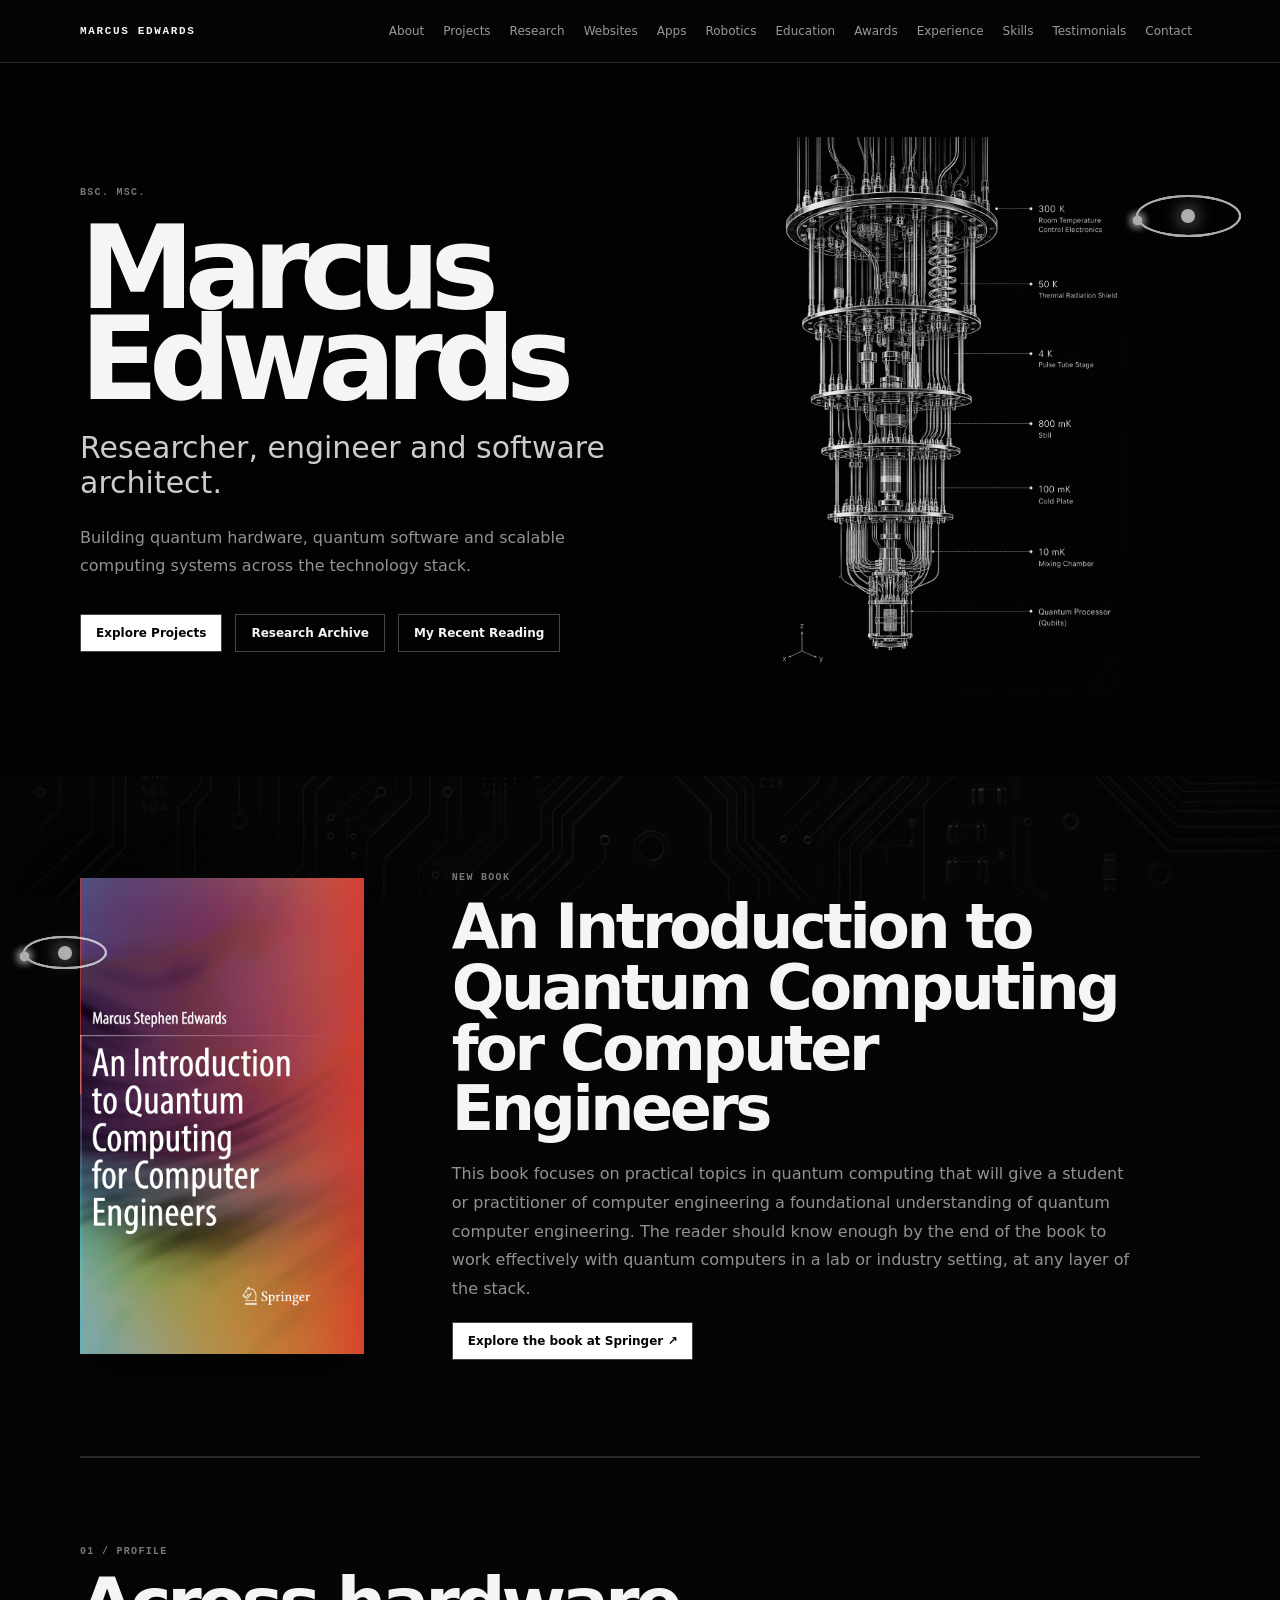
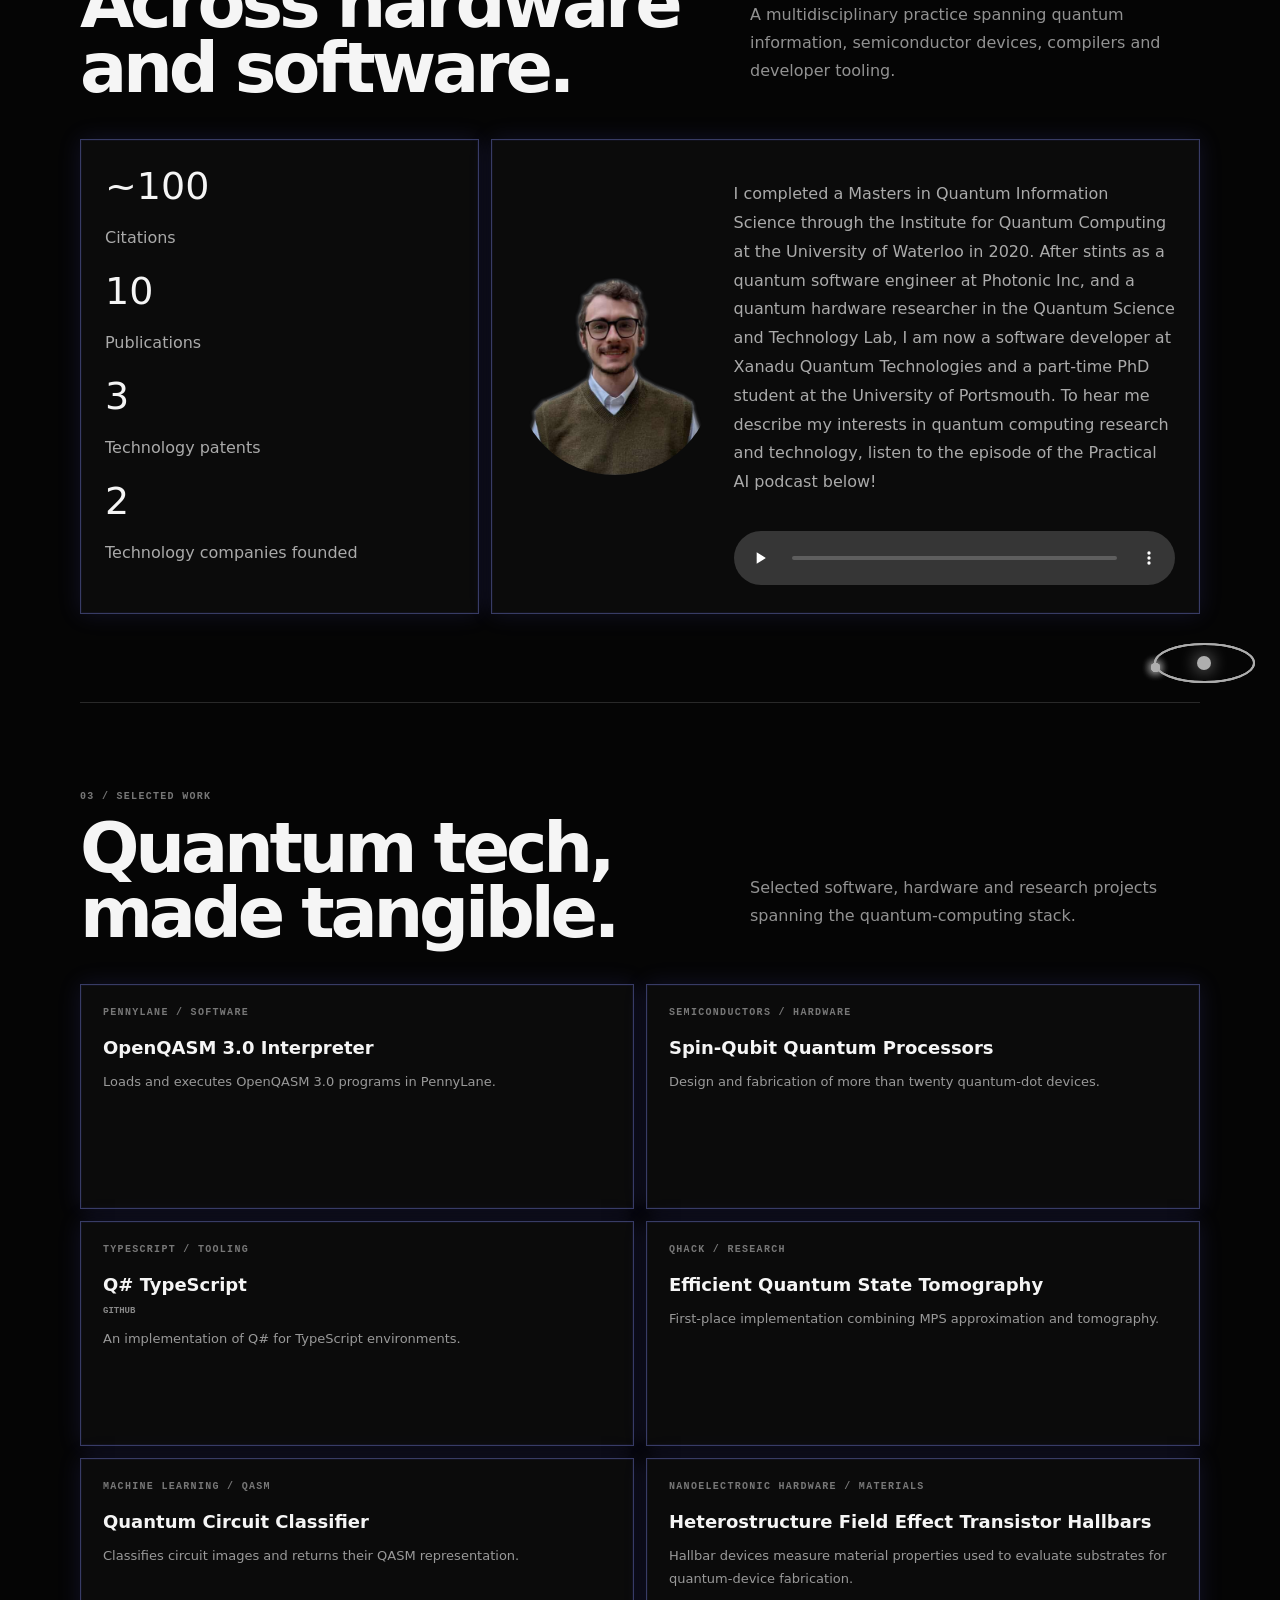
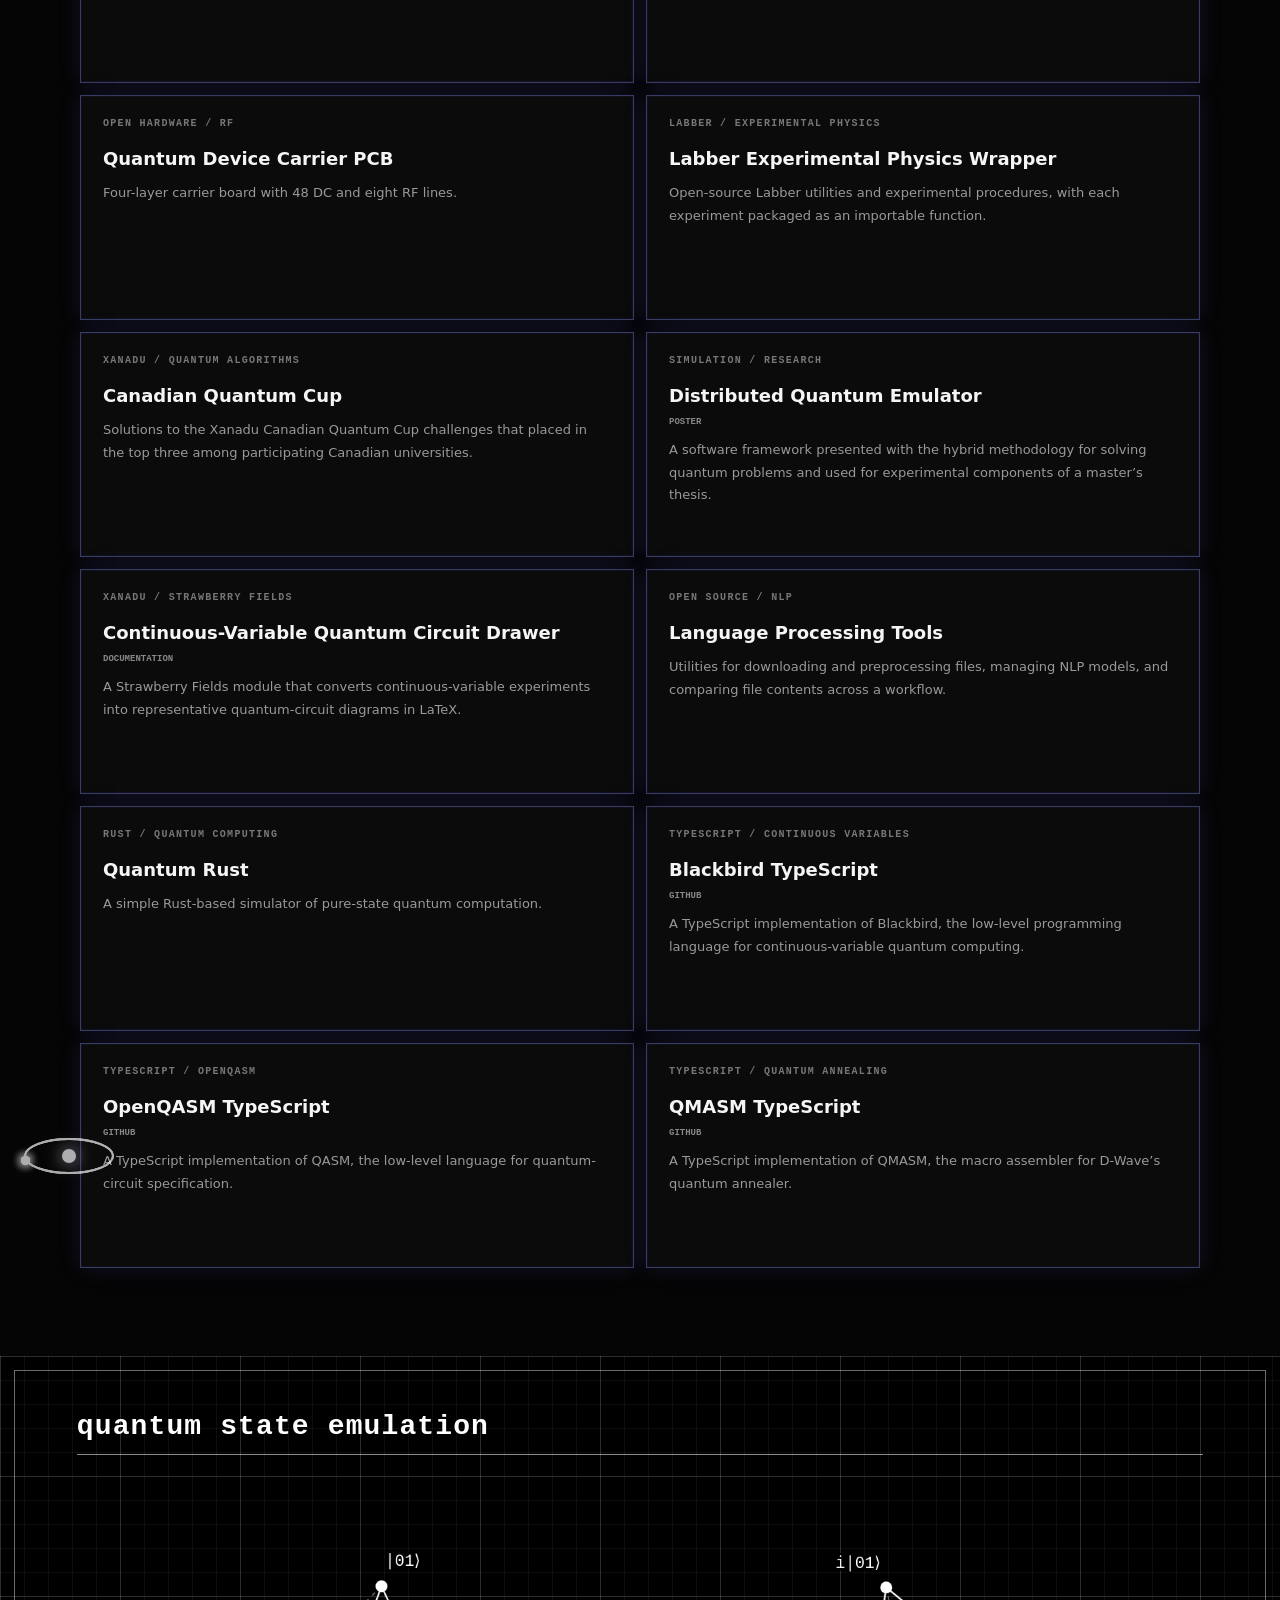
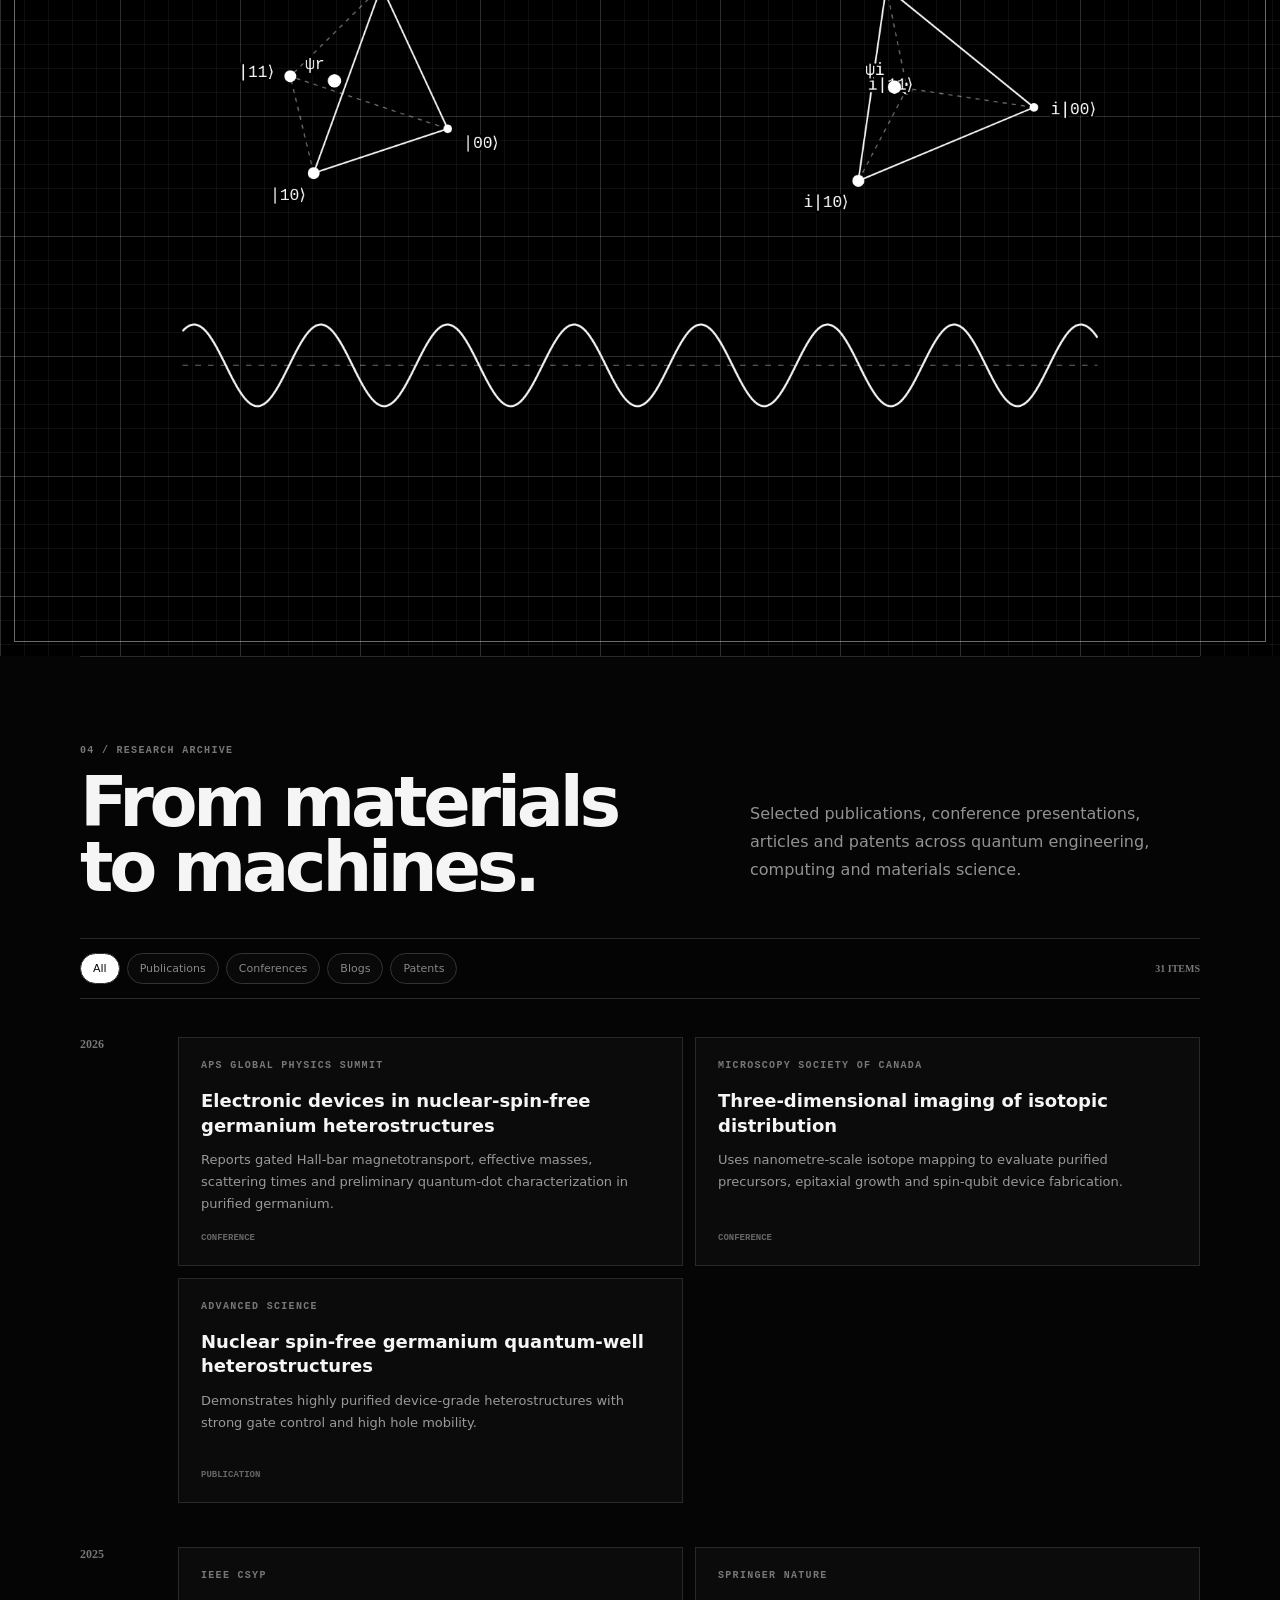
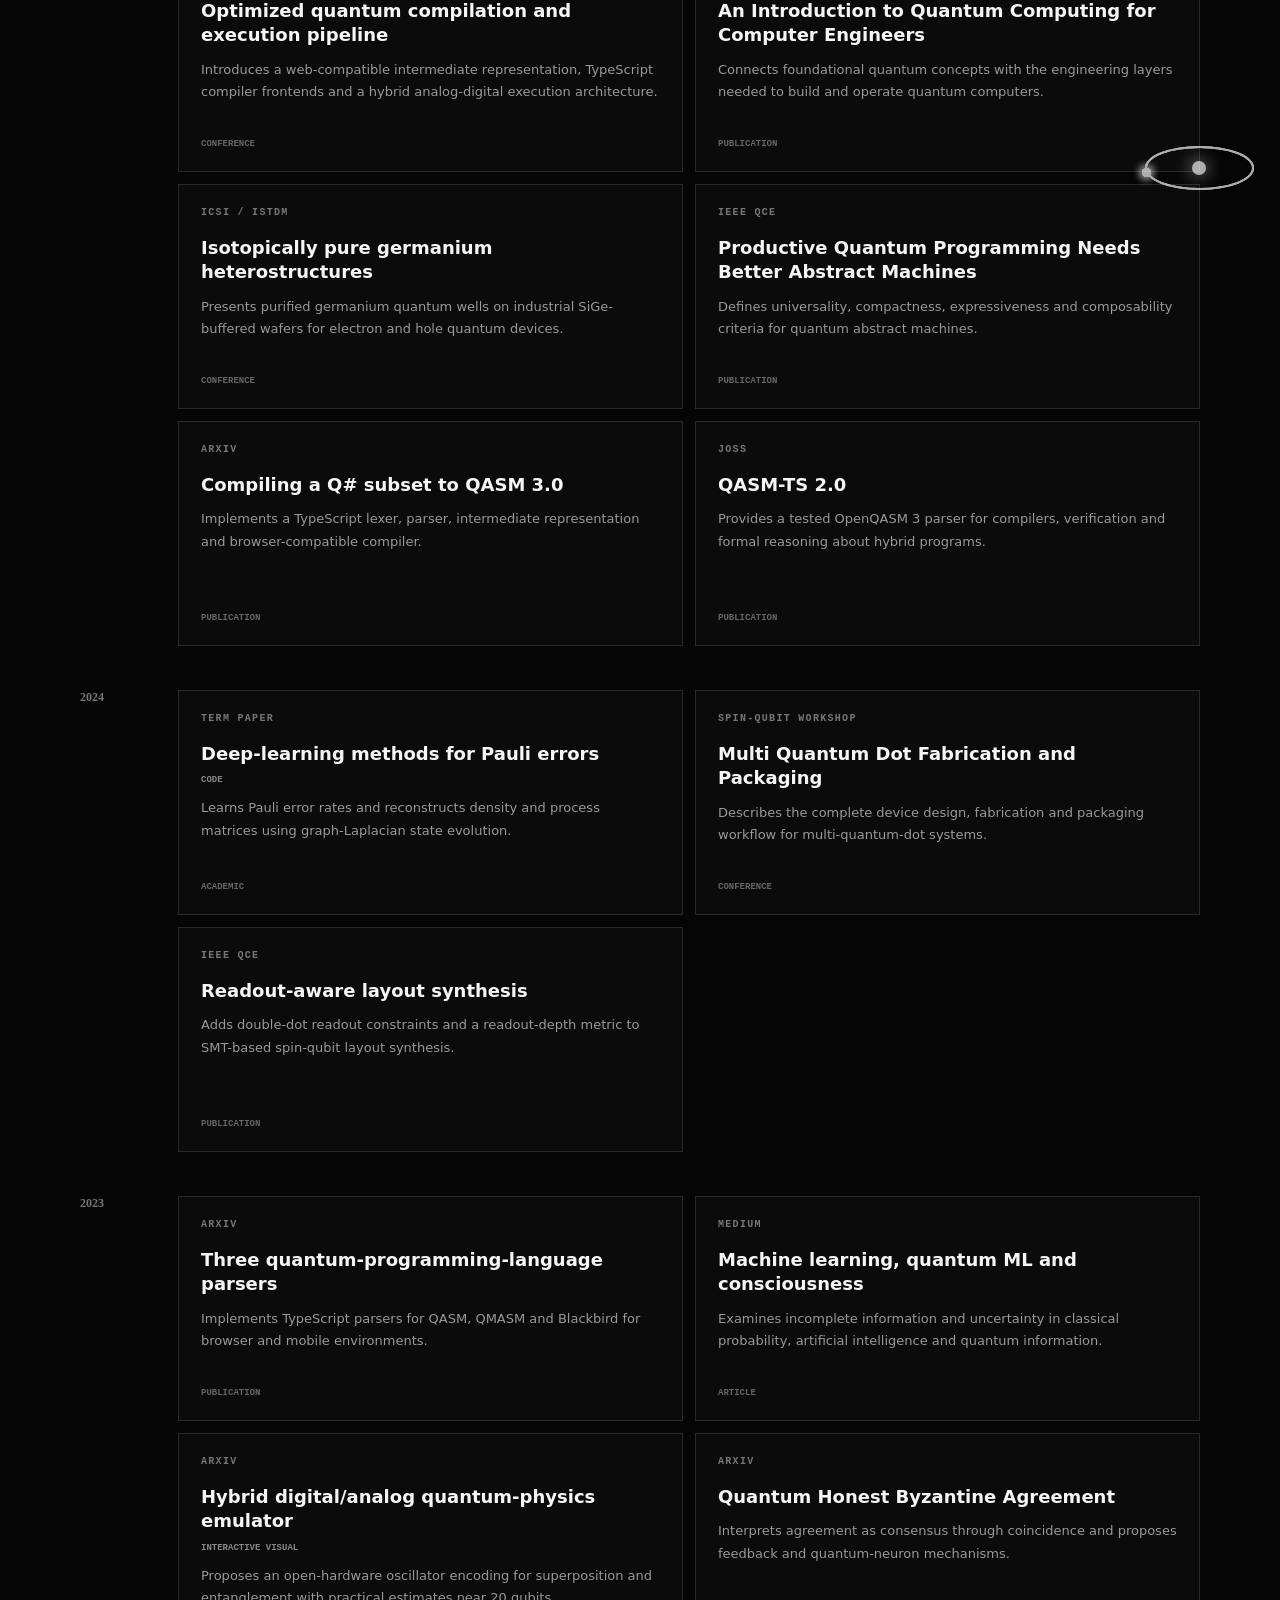
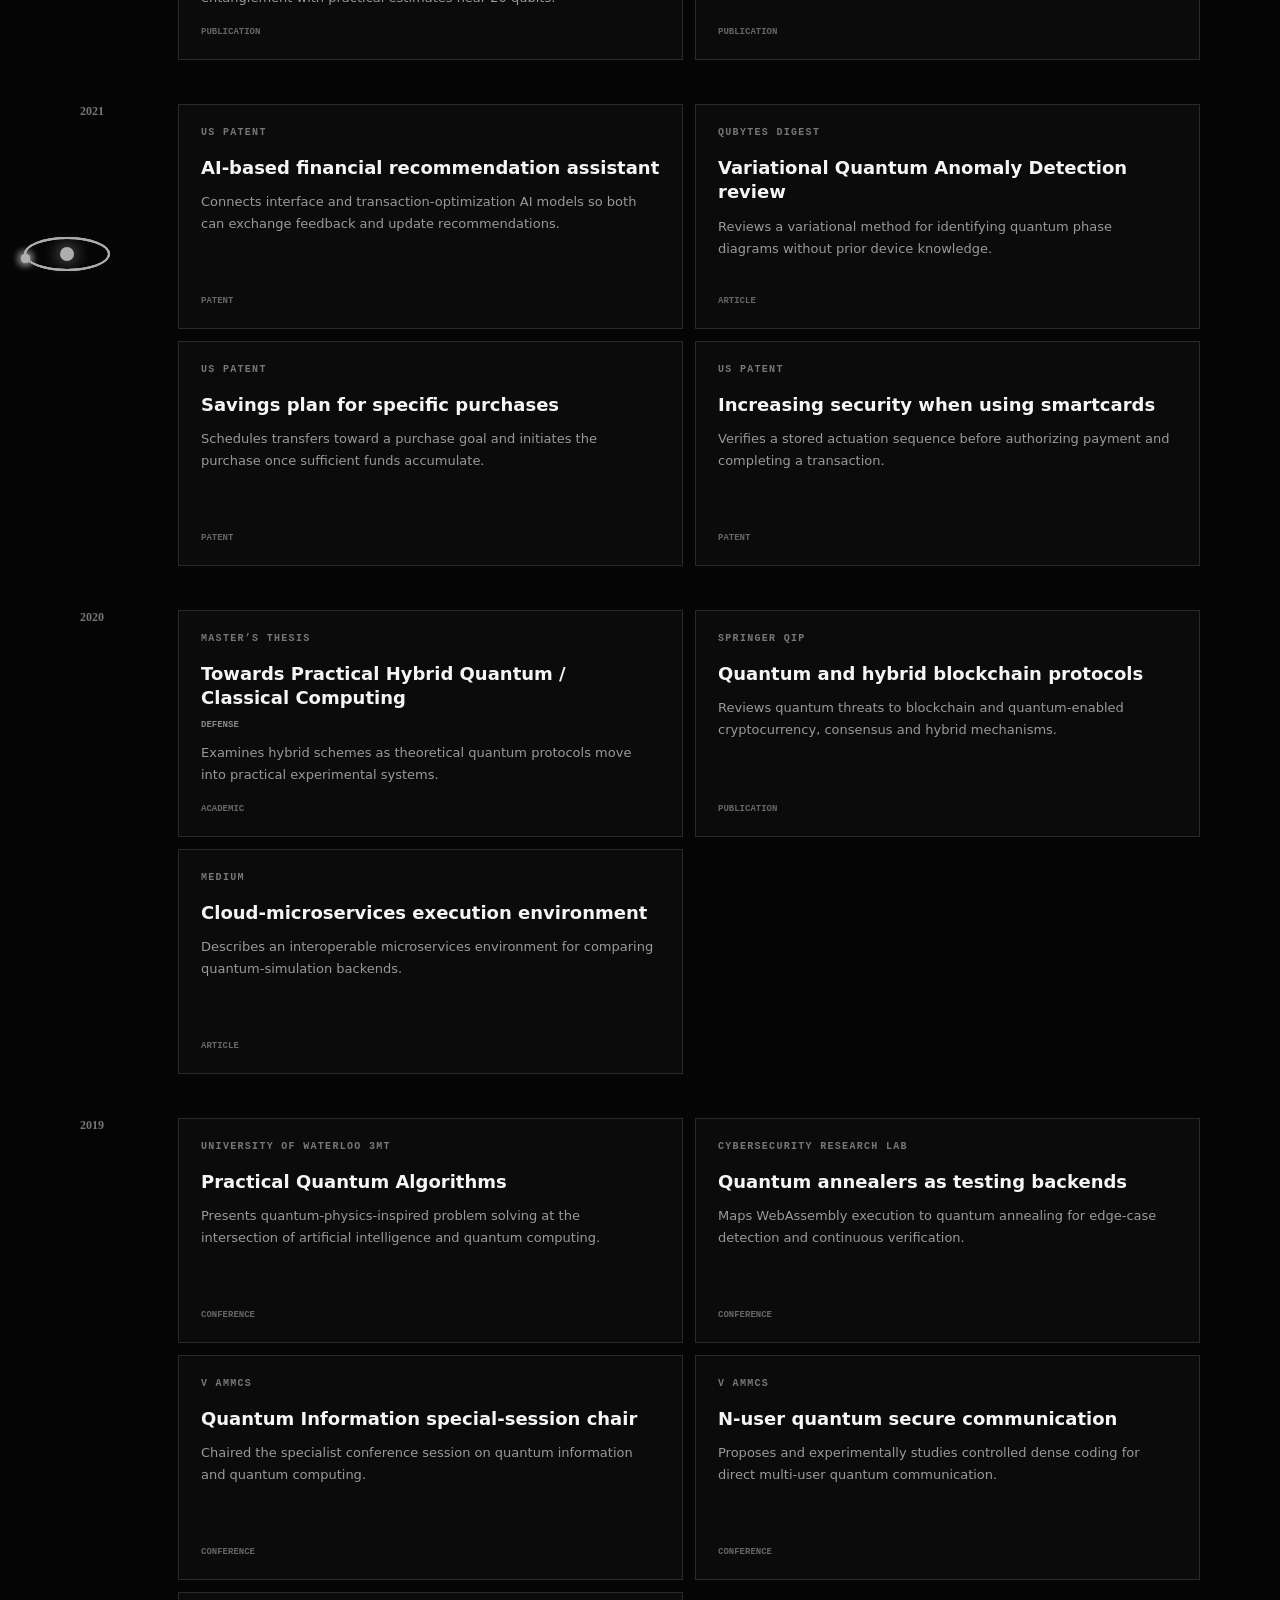
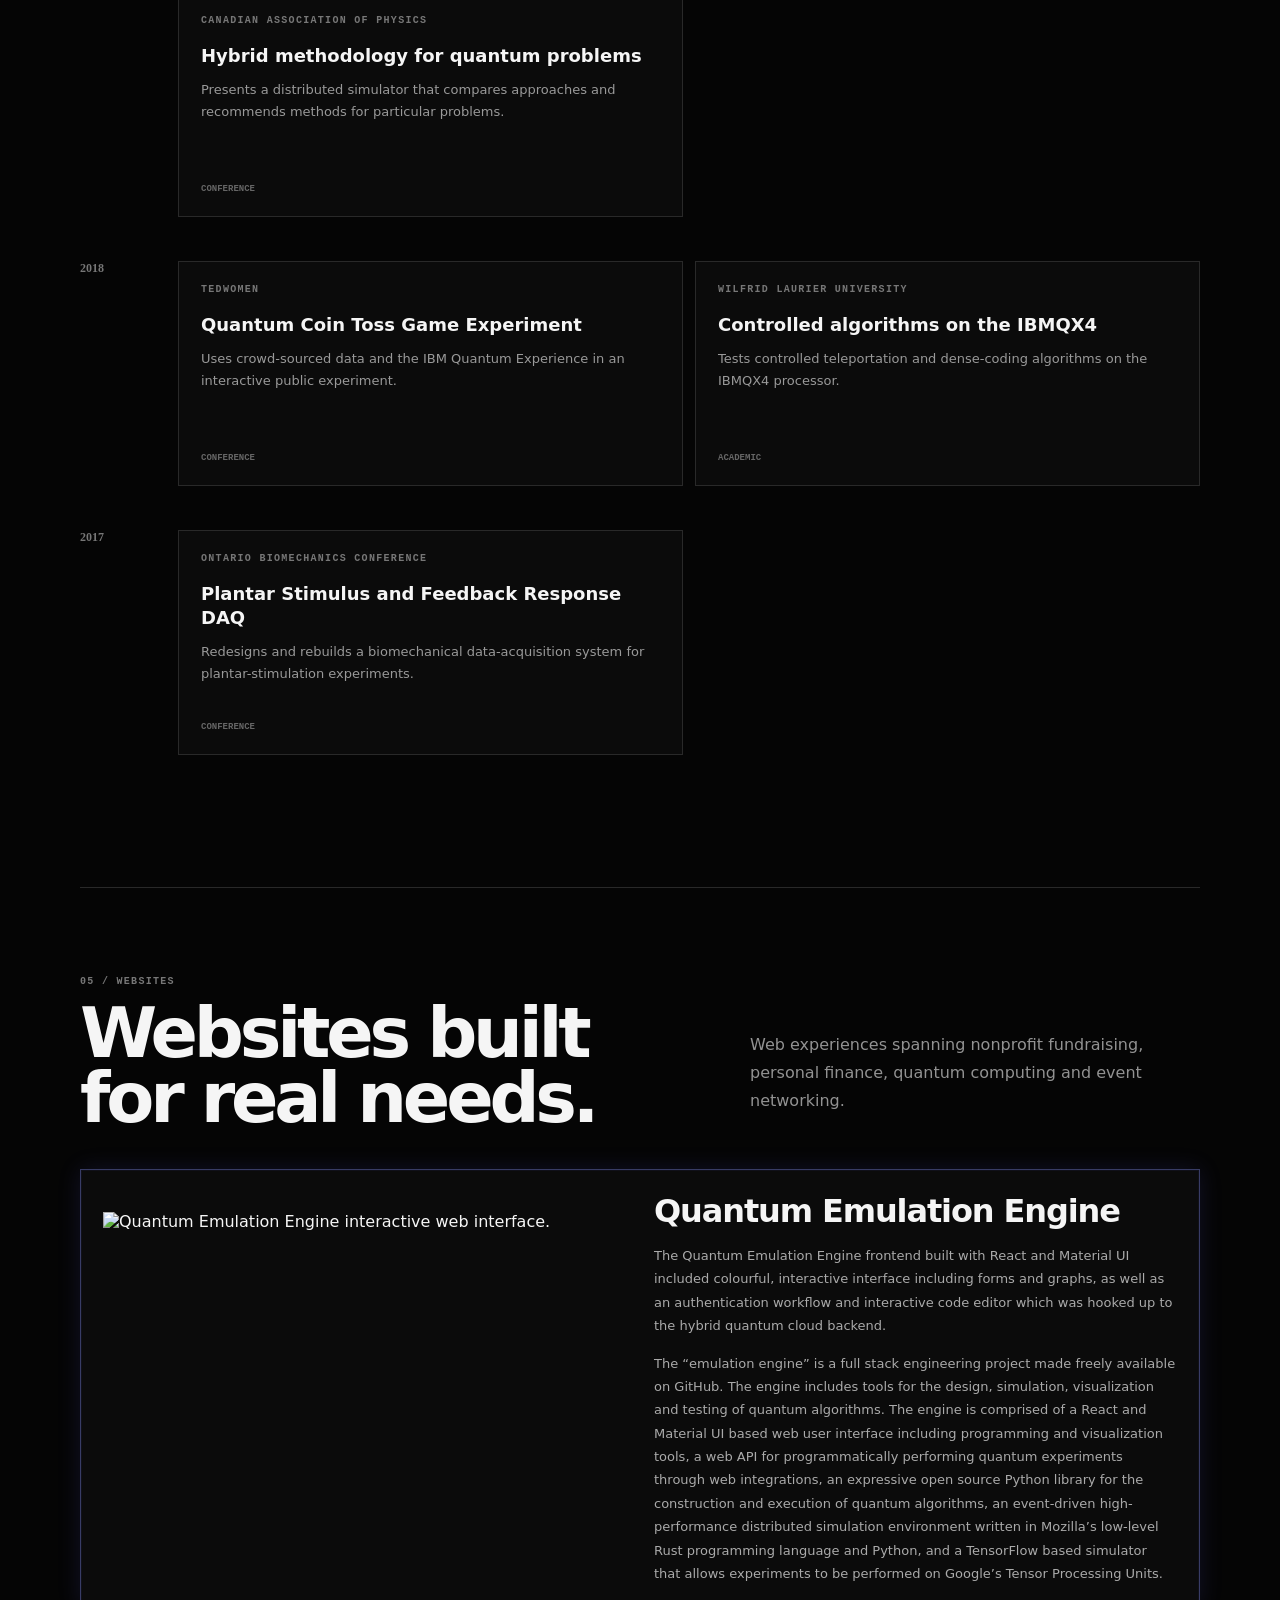
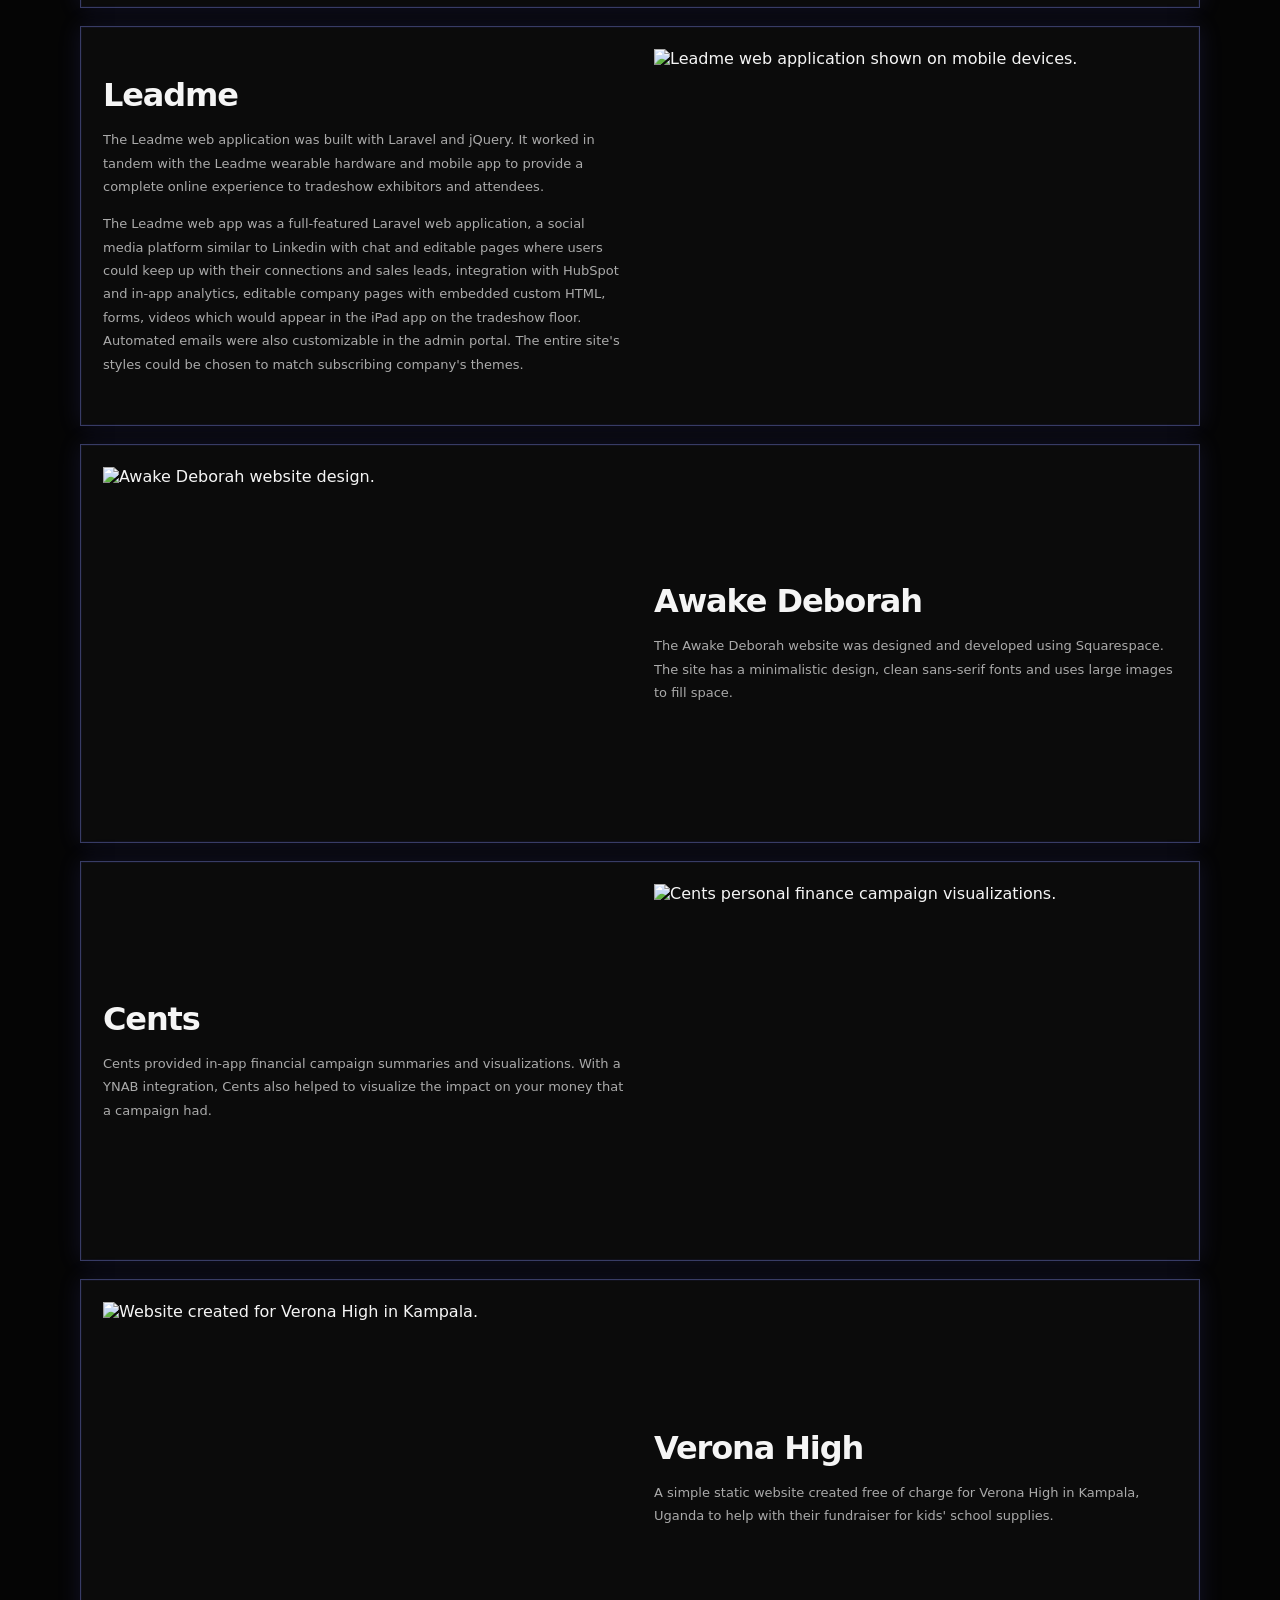
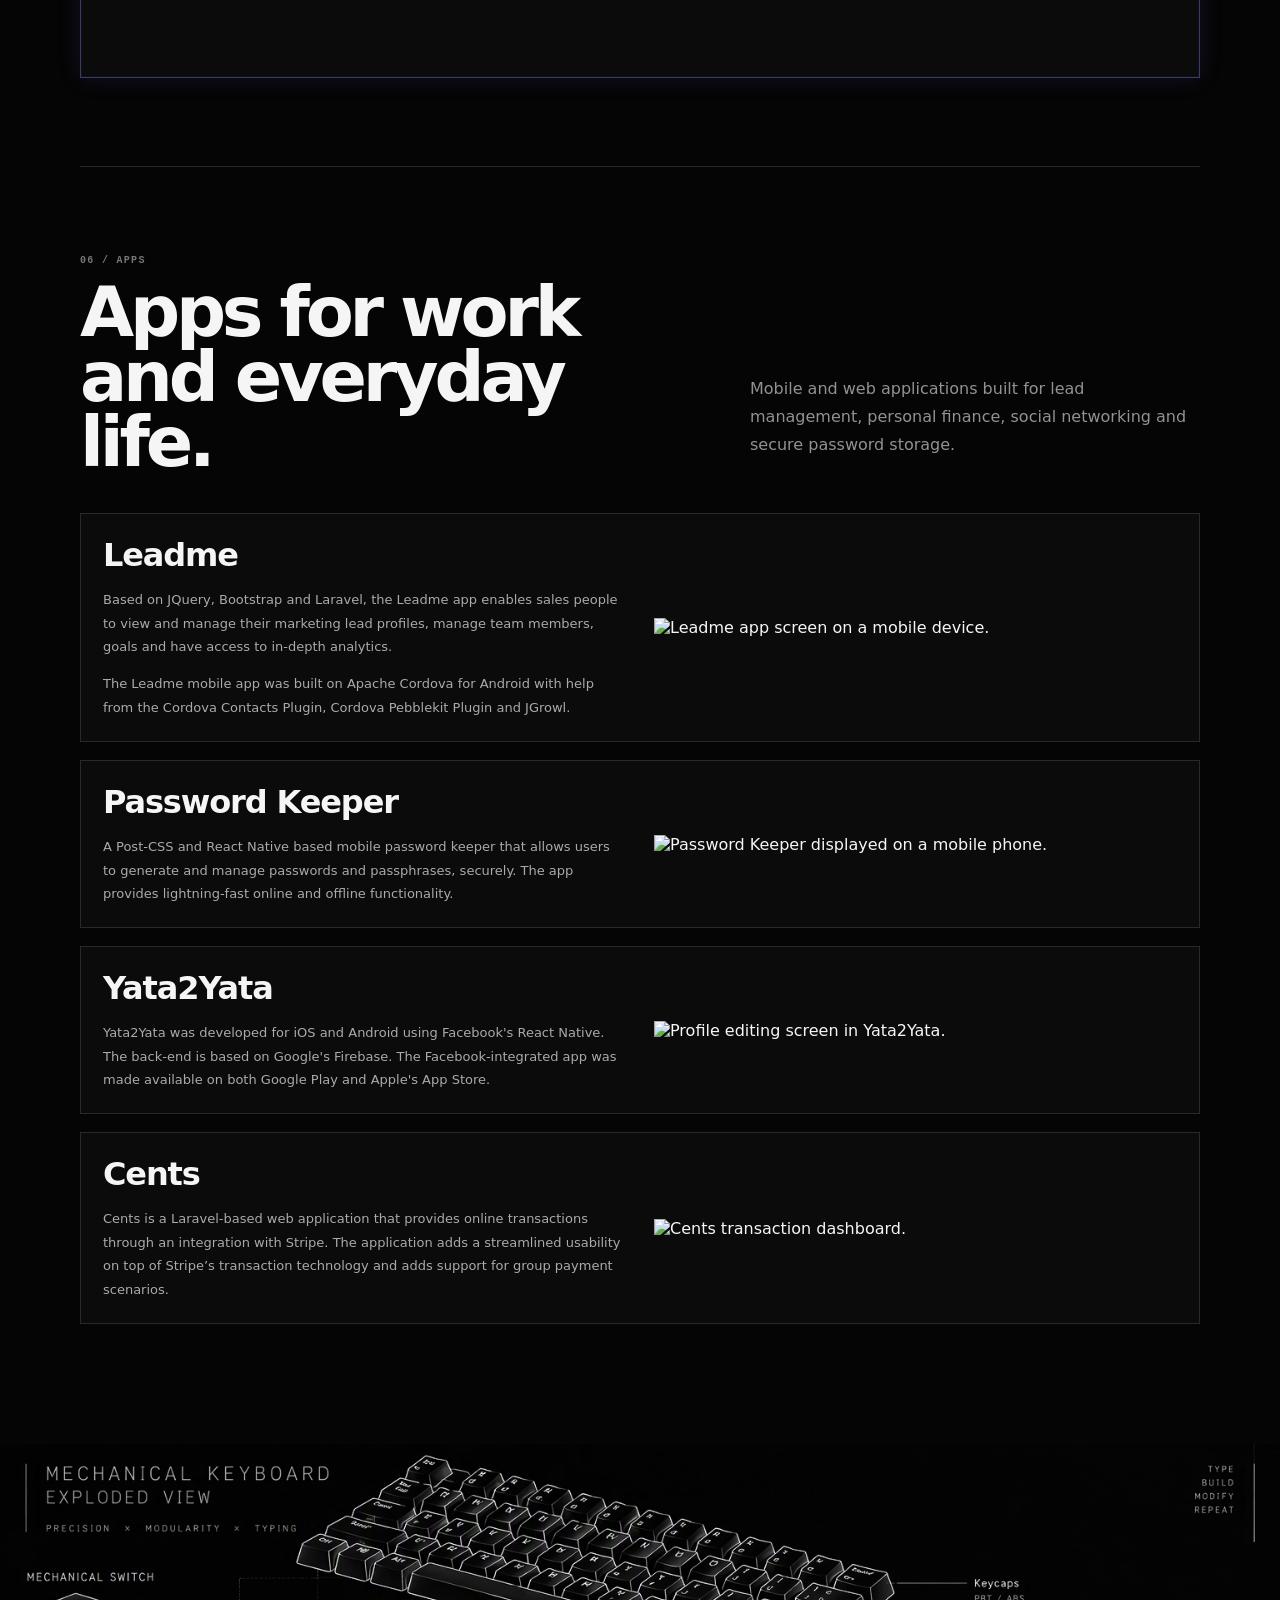
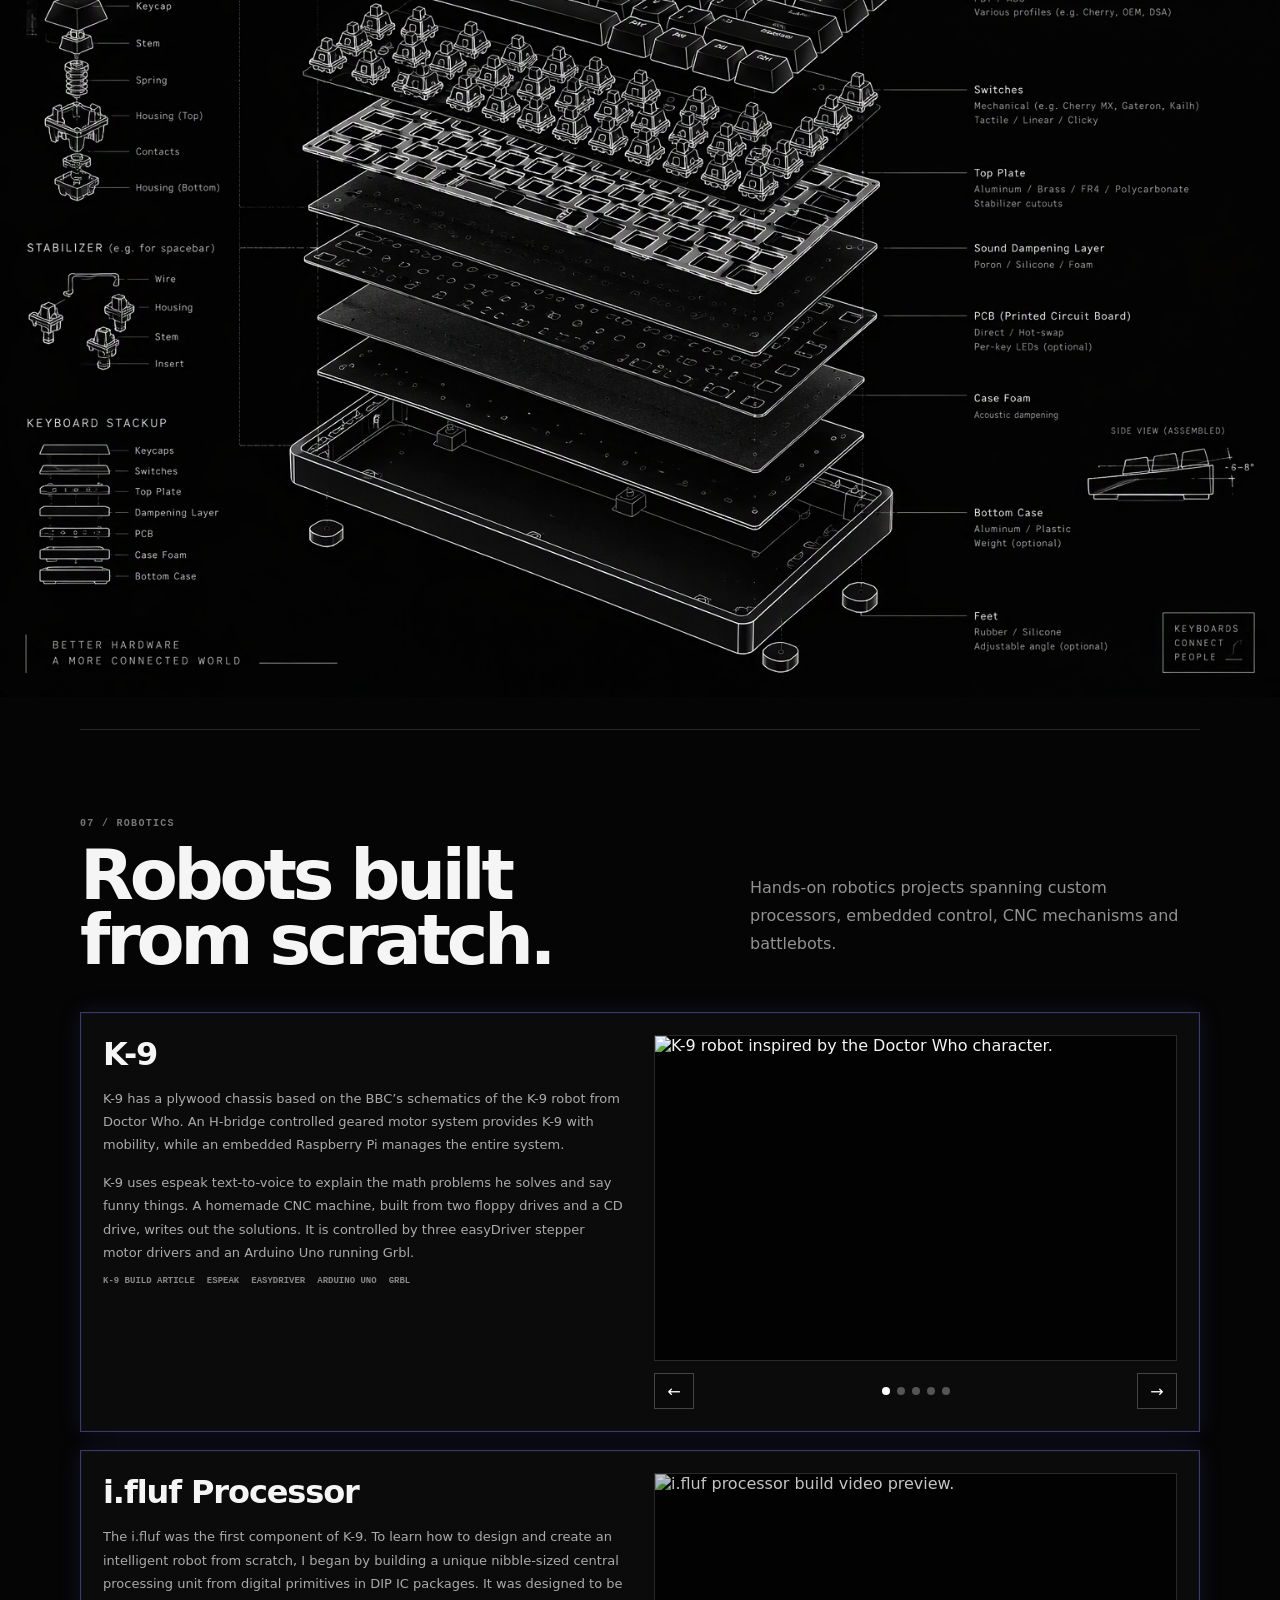
==== commit 24f90eb3: "Match case" ====
--- a/index.html
+++ b/index.html
@@ -41,8 +41,8 @@
                         Building quantum hardware, quantum software and scalable computing systems across the technology
                         stack.
                     </p>
-                    <a class="btn primary" href="#projects">Explore projects</a>
-                    <a class="btn" href="#research">Research archive</a>
+                    <a class="btn primary" href="#projects">Explore Projects</a>
+                    <a class="btn" href="#research">Research Archive</a>
                     <a class="btn". href="https://marcusedwards.me/my-reading-library/">My Recent Reading</a>
                 </div>
                 <figure class="sketch">
